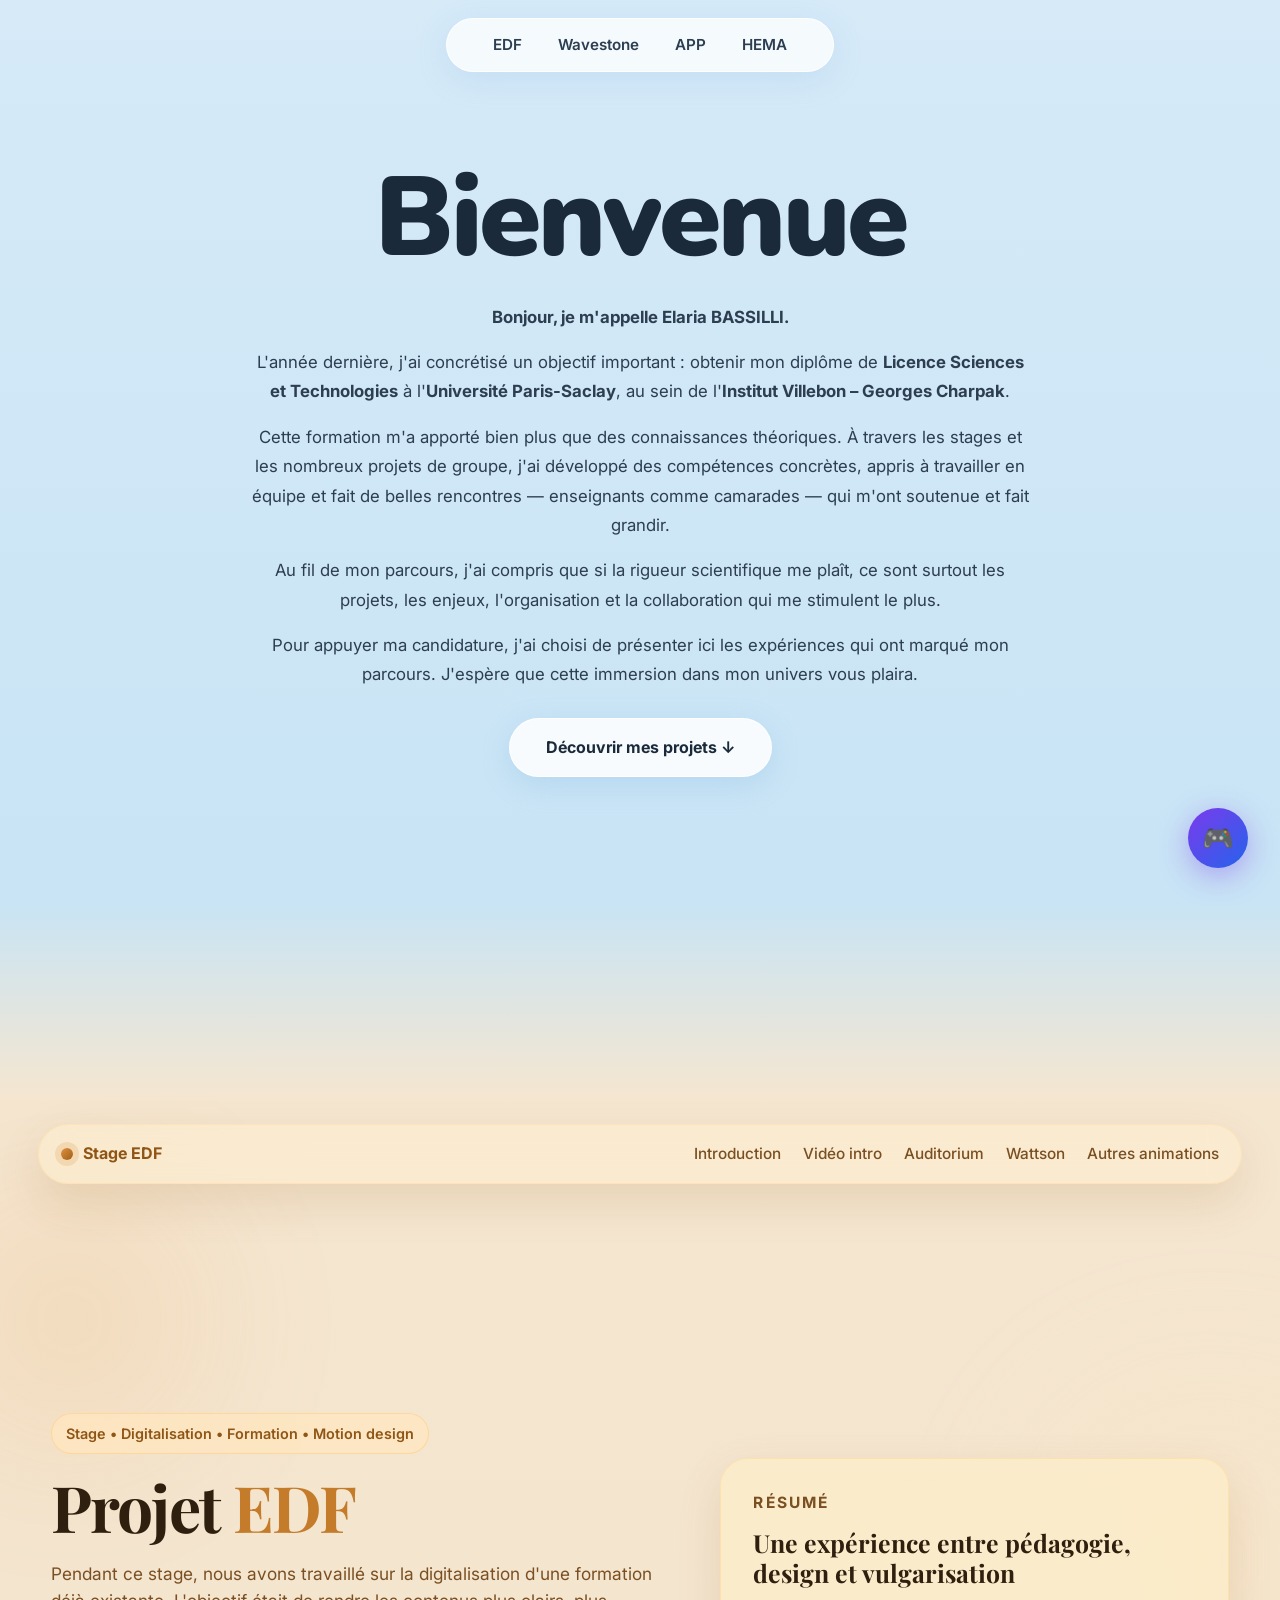
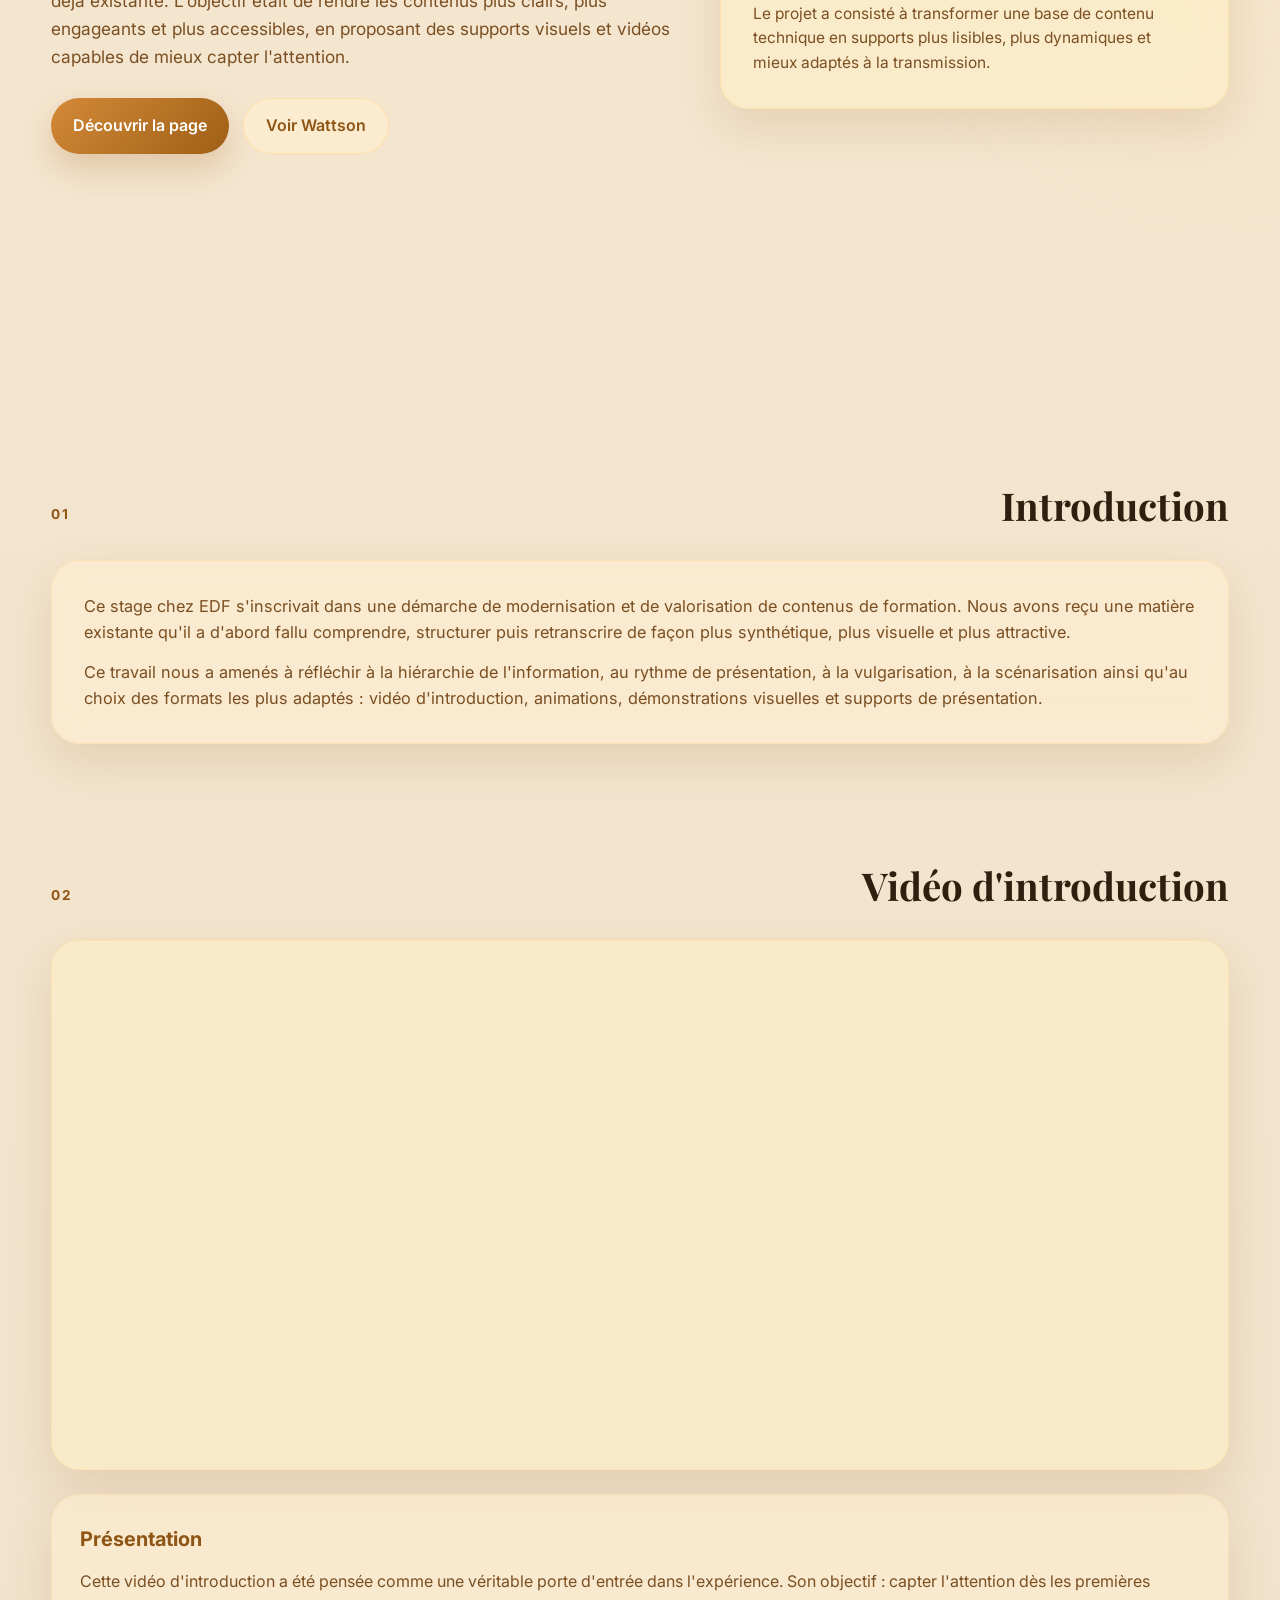
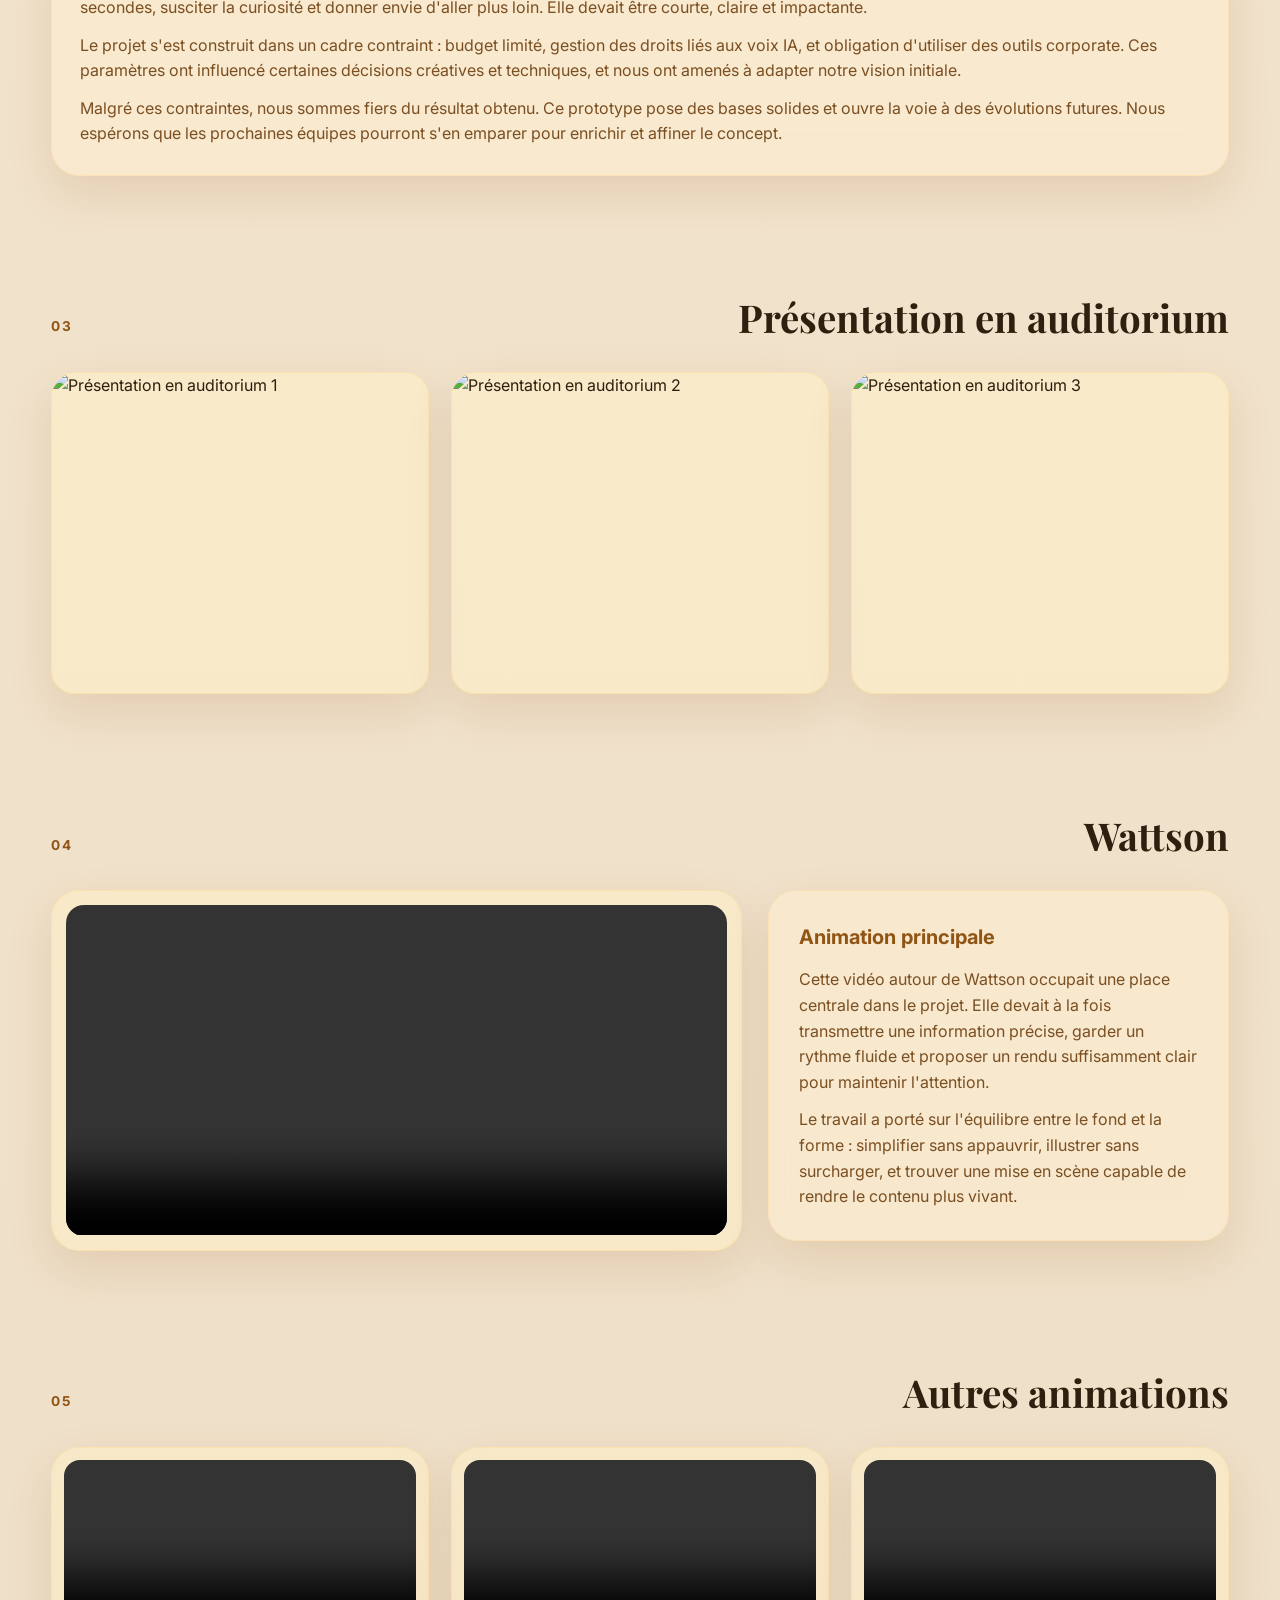
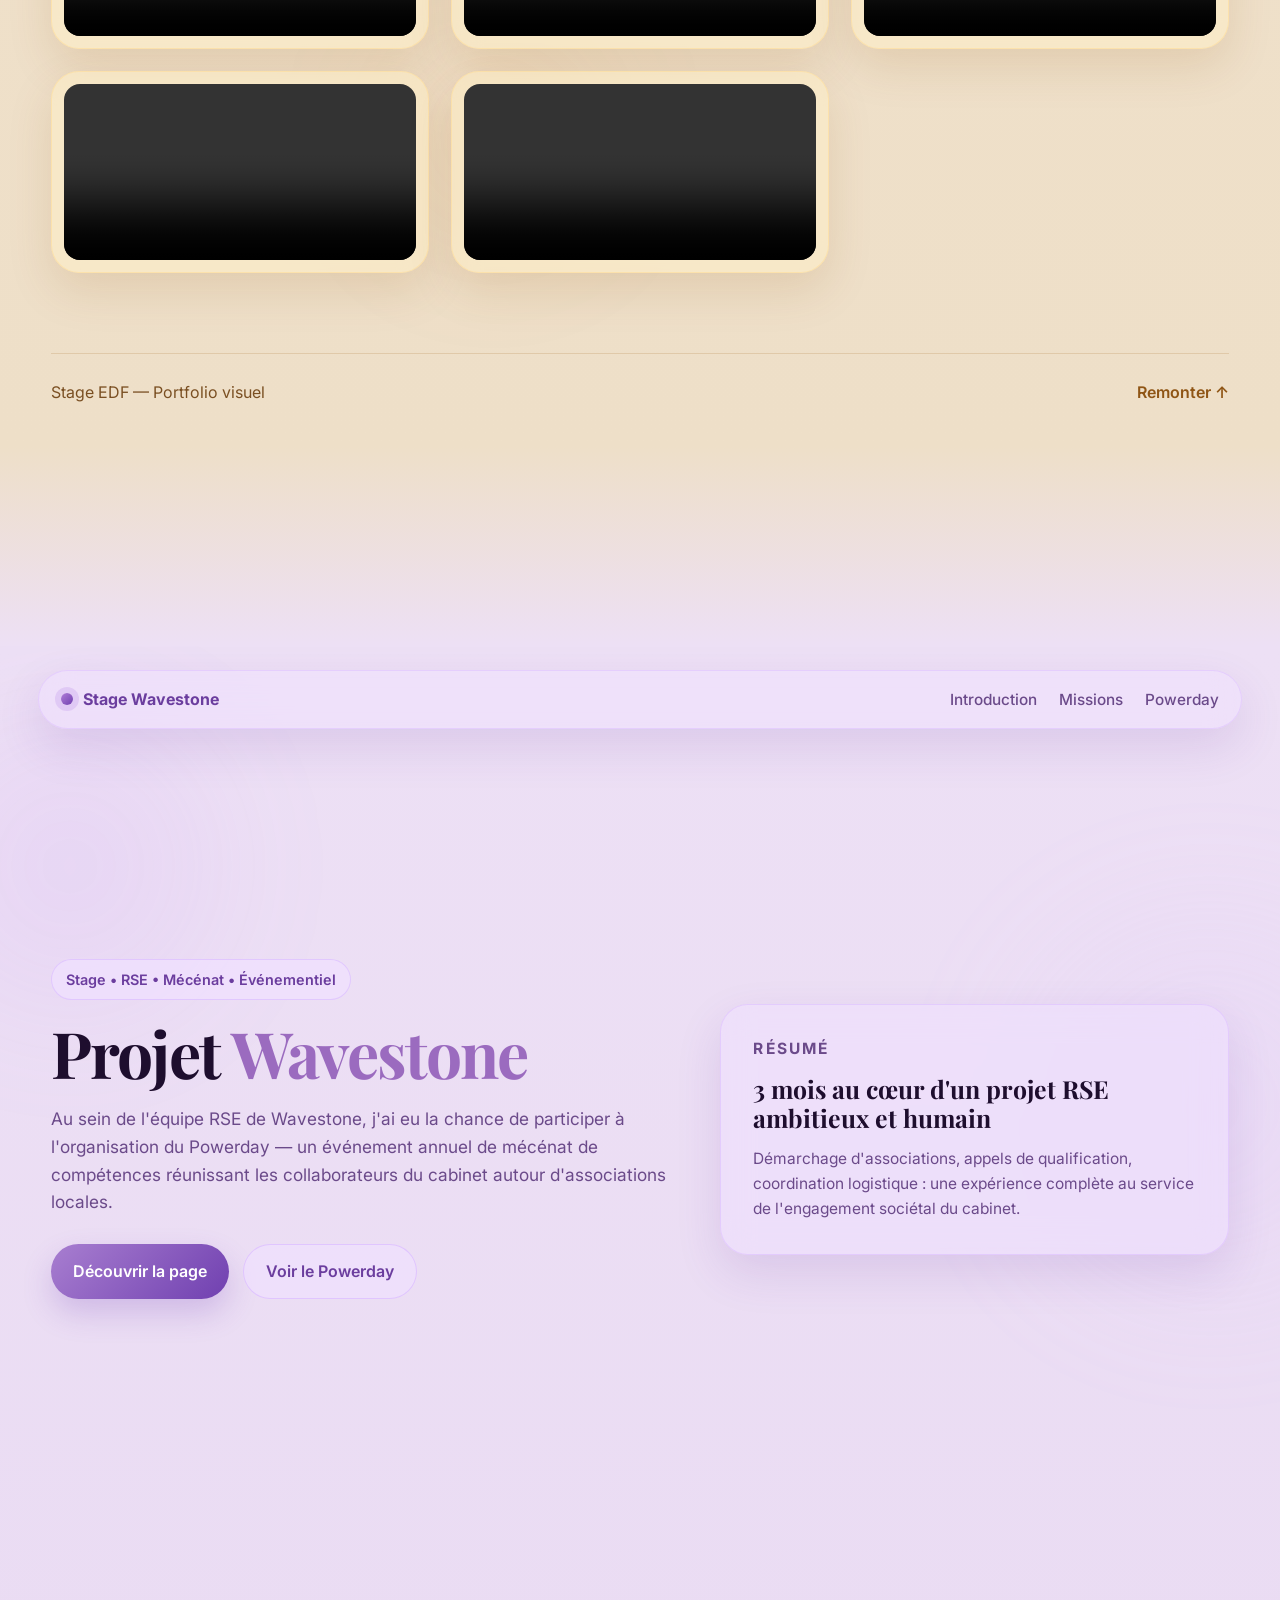
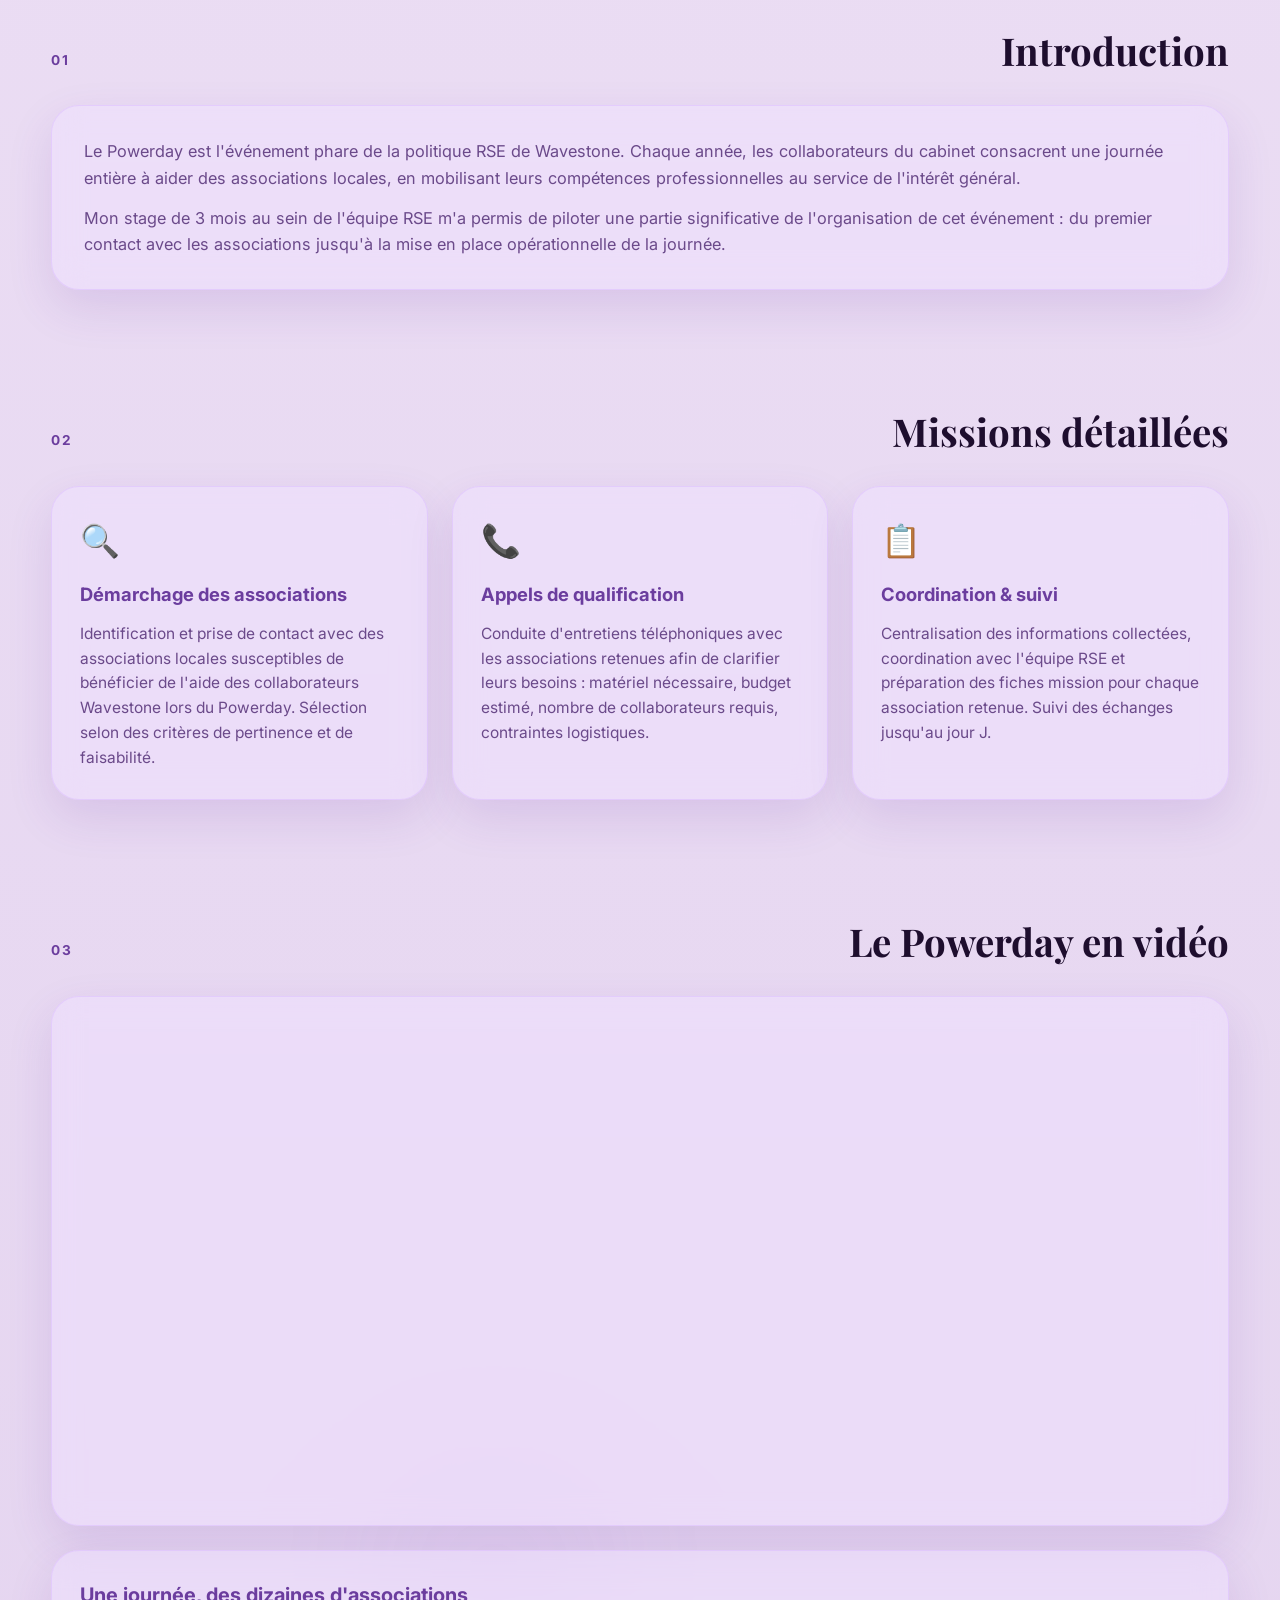
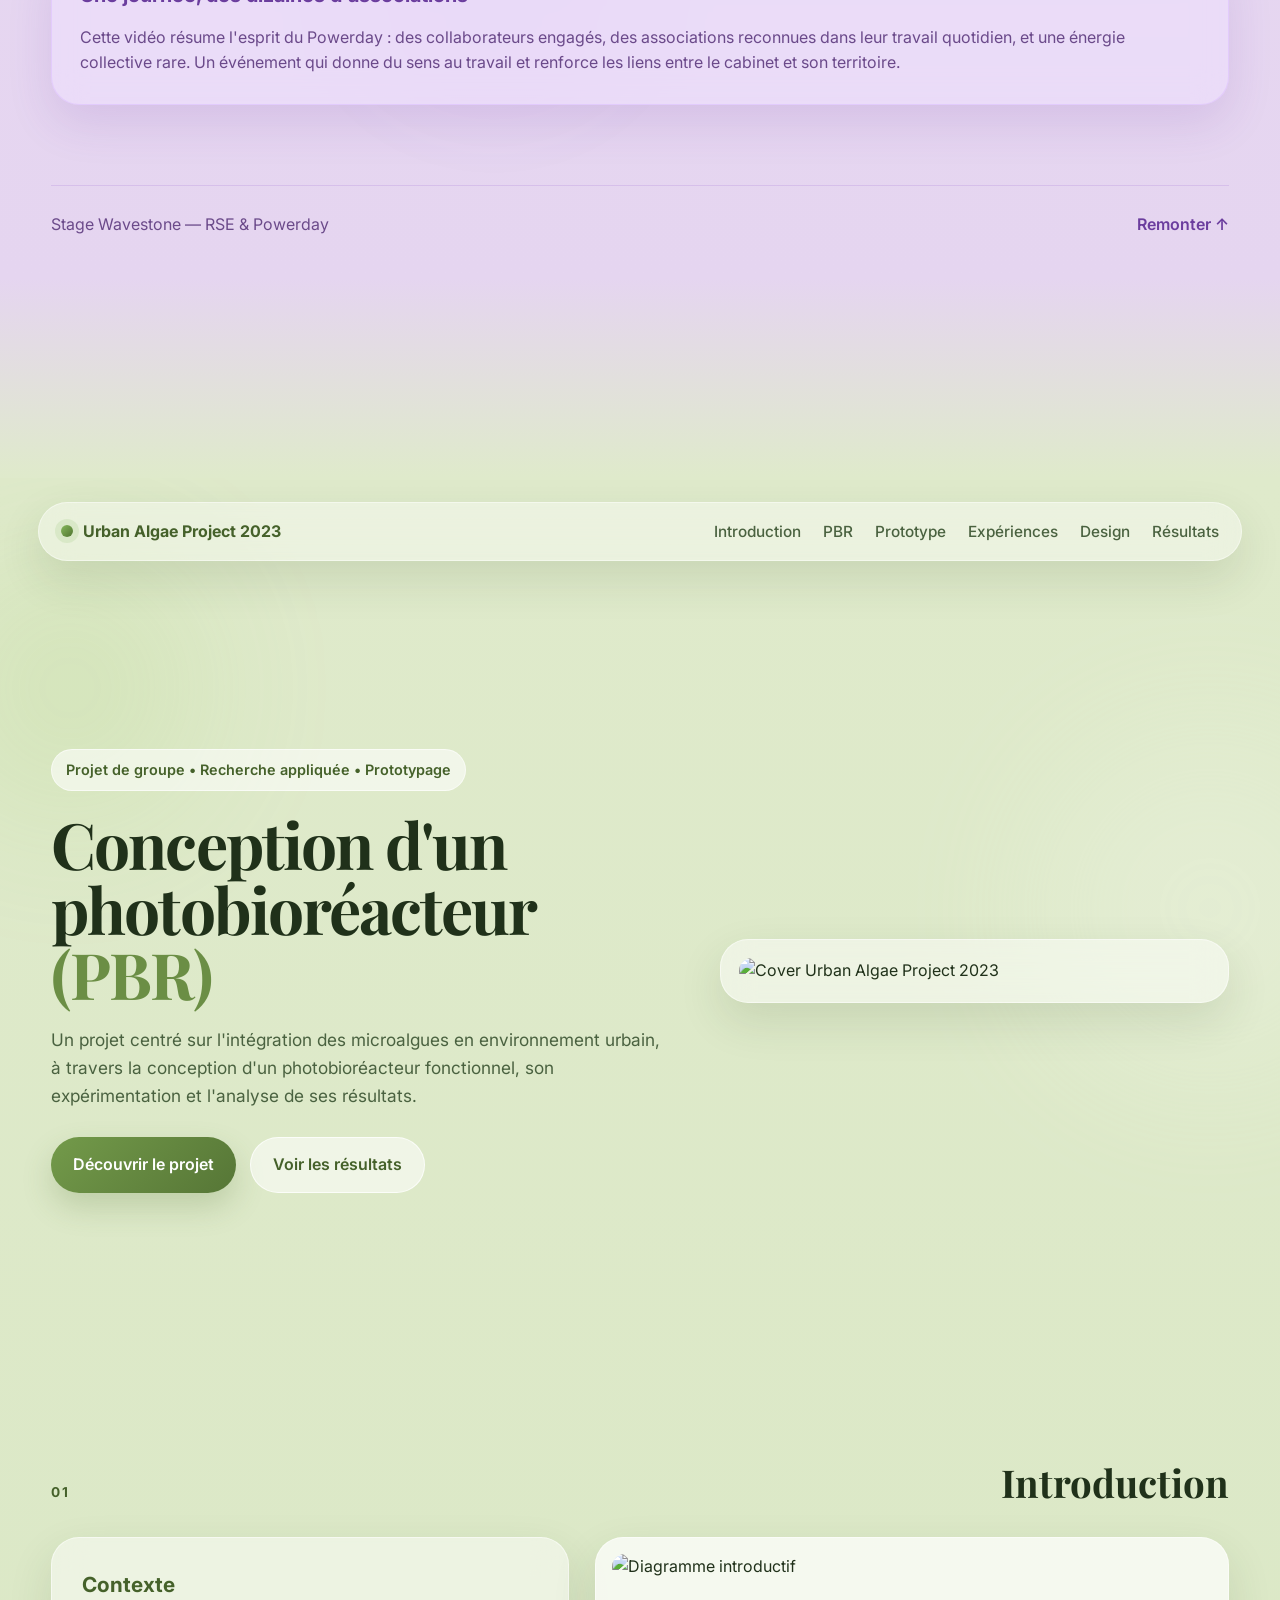
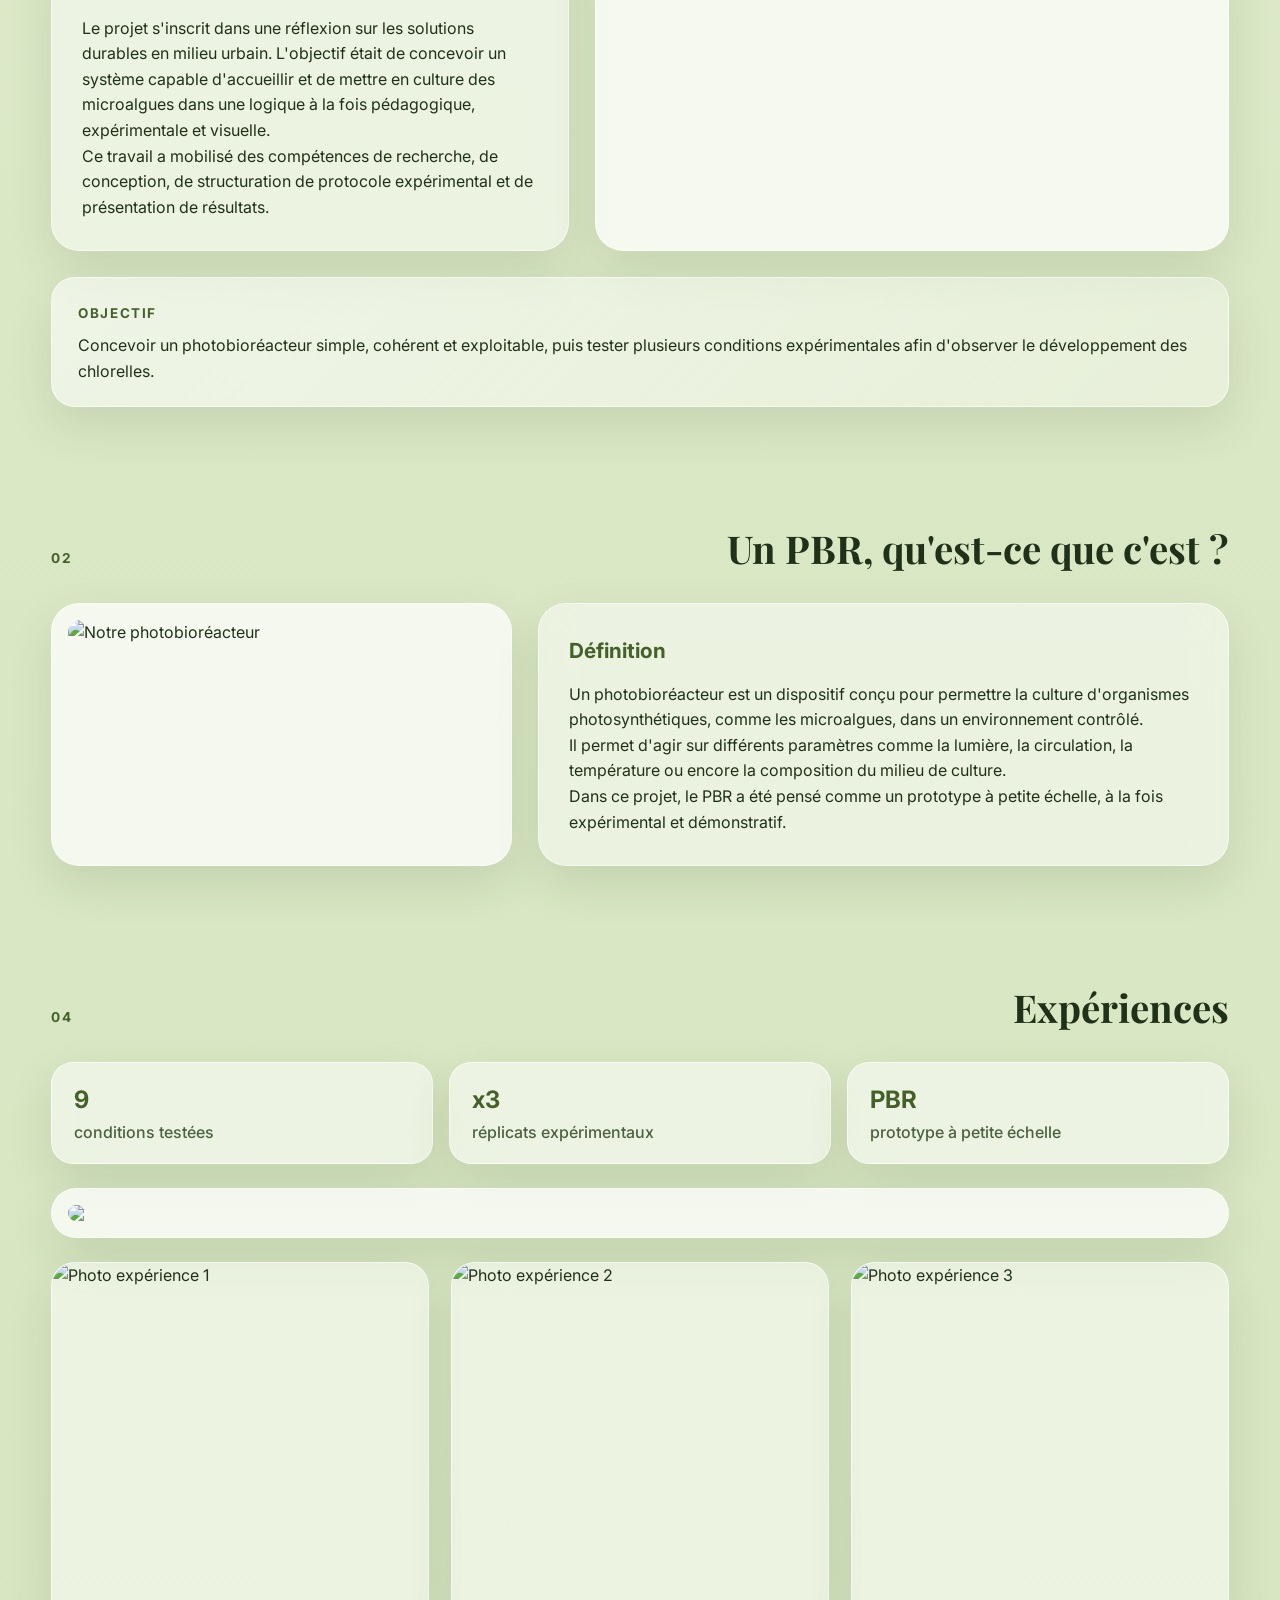
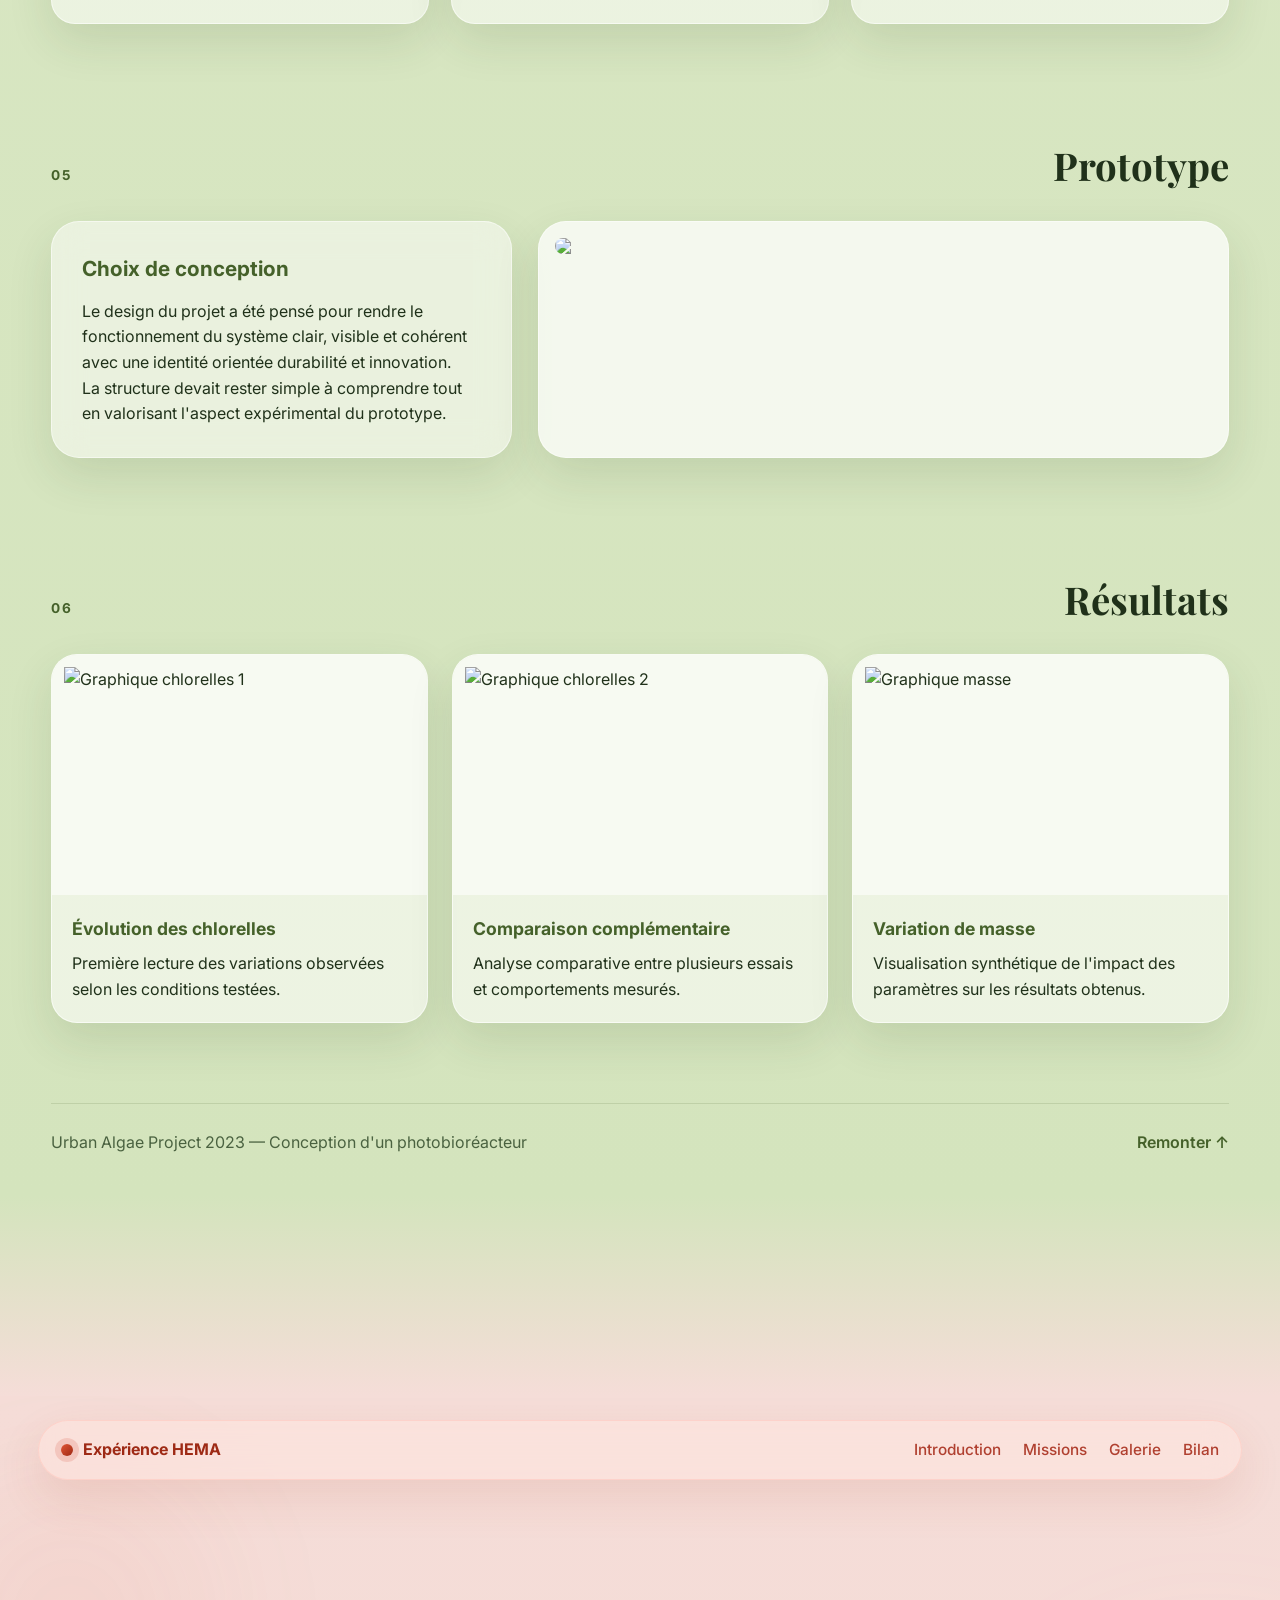
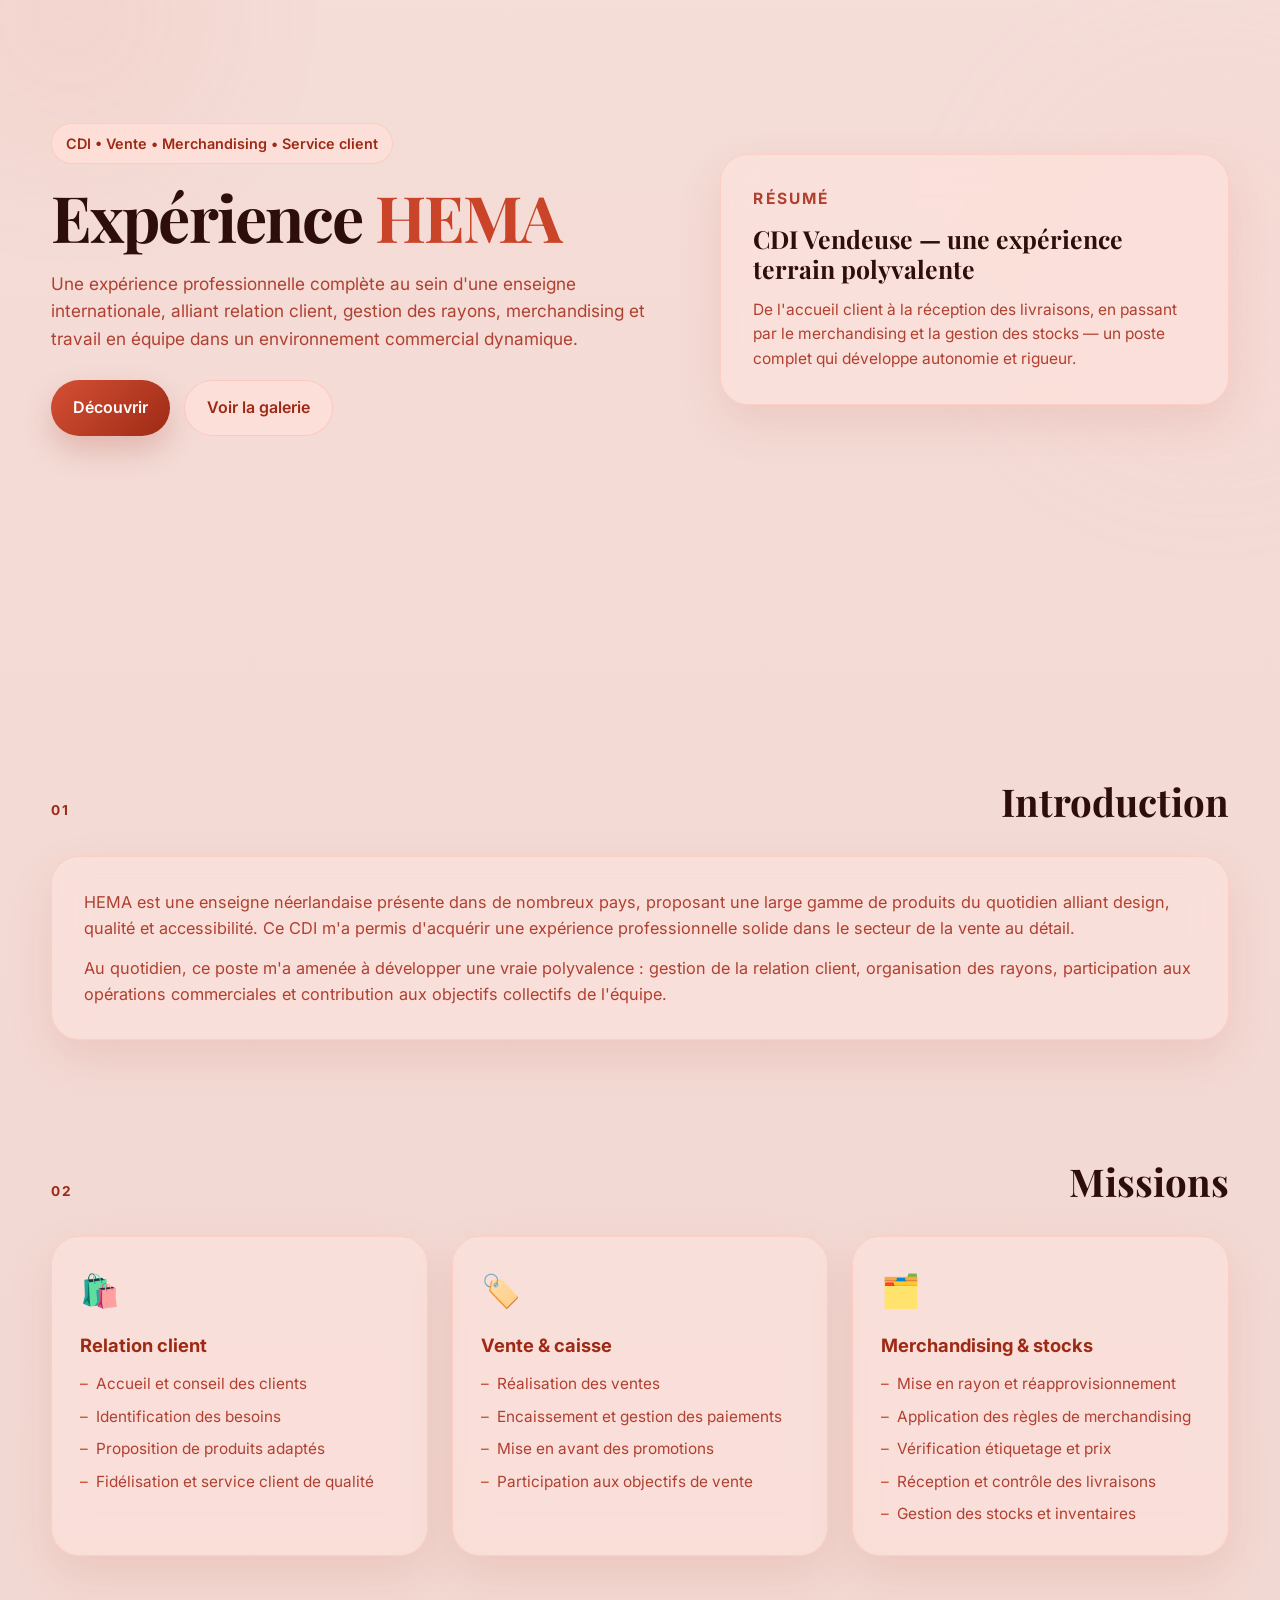
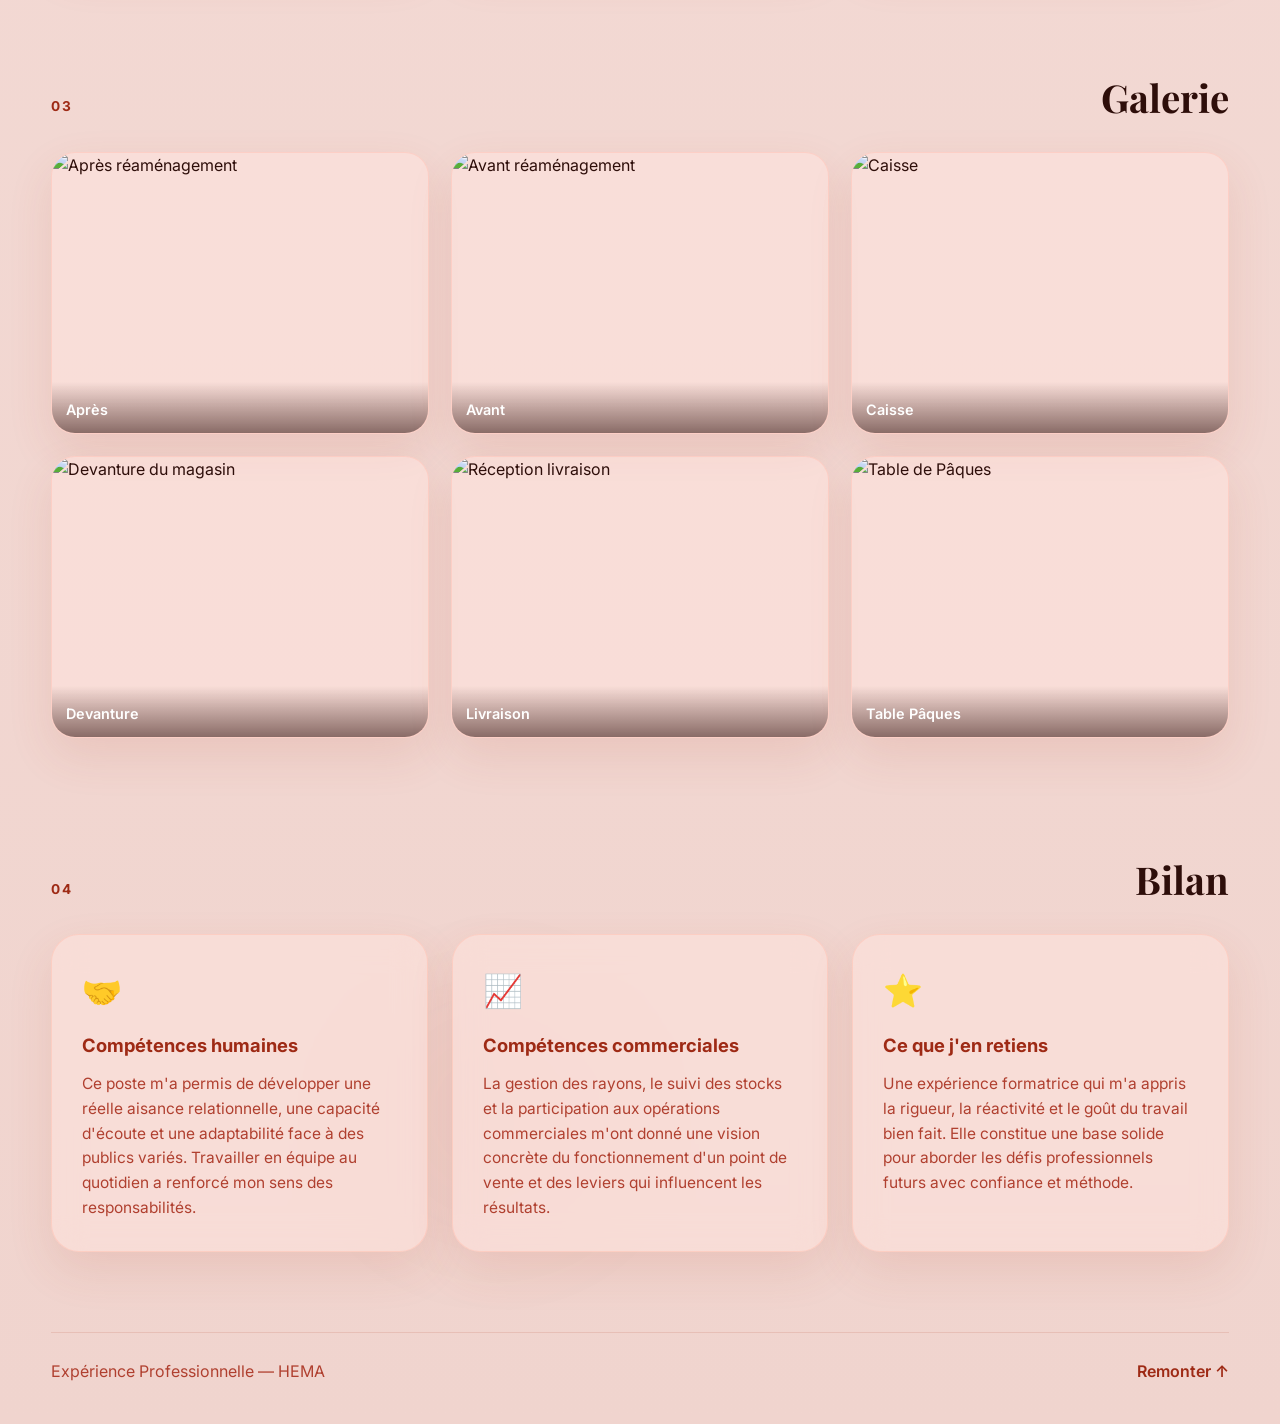
==== index.html @ 49badcc3 "Update print statement from 'Hello' to 'Goodbye'" ====
<!DOCTYPE html>
<html lang="fr">
<head>
  <meta charset="UTF-8" />
  <meta name="viewport" content="width=device-width, initial-scale=1.0" />
  <title>Portfolio — Elaria Bassilli</title>
  <link rel="preconnect" href="https://fonts.googleapis.com">
  <link rel="preconnect" href="https://fonts.gstatic.com" crossorigin>
  <link href="https://fonts.googleapis.com/css2?family=Playfair+Display:ital,wght@0,600;0,700;1,600&family=Inter:wght@400;500;600;700&family=Nunito:wght@700;800;900&display=swap" rel="stylesheet">
  <link rel="stylesheet" href="style.css" />
</head>
<body>

<!-- ═══════════════════════════════════════════
     INTRO / WELCOME SECTION
════════════════════════════════════════════ -->
<div id="intro-section">

  <nav class="intro-navbar">
    <a href="#edf-section" class="intro-nav-link">EDF</a>
    <a href="#wave-section" class="intro-nav-link">Wavestone</a>
    <a href="#algae-section" class="intro-nav-link">APP</a>
    <a href="#hema-section" class="intro-nav-link">HEMA</a>
  </nav>

  <div class="intro-content">
    <h1 class="intro-title">Bienvenue</h1>

    <div class="intro-text">
      <p><strong>Bonjour, je m'appelle Elaria BASSILLI.</strong></p>
      <p>
        L'année dernière, j'ai concrétisé un objectif important : obtenir mon diplôme de
        <strong>Licence Sciences et Technologies</strong> à l'<strong>Université Paris-Saclay</strong>,
        au sein de l'<strong>Institut Villebon – Georges Charpak</strong>.
      </p>
      <p>
        Cette formation m'a apporté bien plus que des connaissances théoriques. À travers les stages
        et les nombreux projets de groupe, j'ai développé des compétences concrètes, appris à travailler
        en équipe et fait de belles rencontres — enseignants comme camarades — qui m'ont soutenue et
        fait grandir.
      </p>
      <p>
        Au fil de mon parcours, j'ai compris que si la rigueur scientifique me plaît, ce sont surtout
        les projets, les enjeux, l'organisation et la collaboration qui me stimulent le plus.
      </p>
      <p>
        Pour appuyer ma candidature, j'ai choisi de présenter ici les expériences qui ont marqué
        mon parcours. J'espère que cette immersion dans mon univers vous plaira.
      </p>
    </div>

    <a href="#edf-section" class="intro-btn">Découvrir mes projets ↓</a>
  </div>

</div>

<!-- Gradient intro → EDF -->
<div class="gradient-bridge gradient-intro-edf"></div>

<!-- ═══════════════════════════════════════════
     EDF SECTION
════════════════════════════════════════════ -->
<div id="edf-section">
  <div class="bg-blur bg-blur-1"></div>
  <div class="bg-blur bg-blur-2"></div>
  <div class="bg-blur bg-blur-3"></div>

  <header class="hero">
    <nav class="navbar" id="edf-navbar">
      <div class="brand">
        <span class="brand-dot"></span>
        <span>Stage EDF</span>
      </div>
      <button class="menu-toggle" id="edf-menu-toggle" aria-label="Ouvrir le menu">
        <span></span><span></span><span></span>
      </button>
      <ul class="nav-links" id="edf-nav-links">
        <li><a href="#edf-intro">Introduction</a></li>
        <li><a href="#edf-video">Vidéo intro</a></li>
        <li><a href="#edf-auditorium">Auditorium</a></li>
        <li><a href="#edf-wattson">Wattson</a></li>
        <li><a href="#edf-animations">Autres animations</a></li>
      </ul>
    </nav>

    <section class="hero-content container">
      <div class="hero-text">
        <p class="eyebrow">Stage • Digitalisation • Formation • Motion design</p>
        <h1>Projet <span>EDF</span></h1>
        <p class="hero-description">
          Pendant ce stage, nous avons travaillé sur la digitalisation d'une formation déjà existante.
          L'objectif était de rendre les contenus plus clairs, plus engageants et plus accessibles,
          en proposant des supports visuels et vidéos capables de mieux capter l'attention.
        </p>
        <div class="hero-buttons">
          <a href="#edf-intro" class="btn btn-primary">Découvrir la page</a>
          <a href="#edf-wattson" class="btn btn-secondary">Voir Wattson</a>
        </div>
      </div>

      <div class="hero-card reveal">
        <p class="mini-label">Résumé</p>
        <h2>Une expérience entre pédagogie, design et vulgarisation</h2>
        <p>
          Le projet a consisté à transformer une base de contenu technique en supports
          plus lisibles, plus dynamiques et mieux adaptés à la transmission.
        </p>
      </div>
    </section>
  </header>

  <main>
    <section id="edf-intro" class="section container">
      <div class="section-heading">
        <p class="section-label">01</p>
        <h2>Introduction</h2>
      </div>
      <article class="card glass intro-block reveal">
        <p>
          Ce stage chez EDF s'inscrivait dans une démarche de modernisation et de
          valorisation de contenus de formation. Nous avons reçu une matière existante
          qu'il a d'abord fallu comprendre, structurer puis retranscrire de façon plus
          synthétique, plus visuelle et plus attractive.
        </p>
        <p>
          Ce travail nous a amenés à réfléchir à la hiérarchie de l'information, au rythme
          de présentation, à la vulgarisation, à la scénarisation ainsi qu'au choix des
          formats les plus adaptés : vidéo d'introduction, animations, démonstrations visuelles
          et supports de présentation.
        </p>
      </article>
    </section>

    <section id="edf-video" class="section container">
      <div class="section-heading">
        <p class="section-label">02</p>
        <h2>Vidéo d'introduction</h2>
      </div>
      <div class="video-frame-card reveal">
        <iframe
          width="100%" height="500"
          src="https://youtu.be/5Jv6UCYM2fA"
          title="Vidéo d'introduction EDF"
          frameborder="0"
          allow="accelerometer; autoplay; clipboard-write; encrypted-media; gyroscope; picture-in-picture; web-share"
          allowfullscreen>
        </iframe>
      </div>
      <article class="card glass explanatory-card reveal">
        <h3>Présentation</h3>
        <p>
          Cette vidéo d'introduction a été pensée comme une véritable porte d'entrée dans l'expérience.
          Son objectif : capter l'attention dès les premières secondes, susciter la curiosité et donner
          envie d'aller plus loin. Elle devait être courte, claire et impactante.
        </p>
        <p>
          Le projet s'est construit dans un cadre contraint : budget limité, gestion des droits liés
          aux voix IA, et obligation d'utiliser des outils corporate. Ces paramètres ont influencé
          certaines décisions créatives et techniques, et nous ont amenés à adapter notre vision initiale.
        </p>
        <p>
          Malgré ces contraintes, nous sommes fiers du résultat obtenu. Ce prototype pose des bases
          solides et ouvre la voie à des évolutions futures. Nous espérons que les prochaines équipes
          pourront s'en emparer pour enrichir et affiner le concept.
        </p>
      </article>
    </section>

    <section id="edf-auditorium" class="section container">
      <div class="section-heading">
        <p class="section-label">03</p>
        <h2>Présentation en auditorium</h2>
      </div>
      <div class="photo-gallery reveal">
        <article class="gallery-item">
          <img src="media/images/auditorium-1.jpg" alt="Présentation en auditorium 1" />
        </article>
        <article class="gallery-item">
          <img src="media/images/auditorium-2.jpg" alt="Présentation en auditorium 2" />
        </article>
        <article class="gallery-item">
          <img src="media/images/auditorium-3.jpg" alt="Présentation en auditorium 3" />
        </article>
      </div>
    </section>

    <section id="edf-wattson" class="section container">
      <div class="section-heading">
        <p class="section-label">04</p>
        <h2>Wattson</h2>
      </div>
      <div class="wattson-grid">
        <article class="video-local-card reveal">
          <video controls preload="metadata" playsinline>
            <source src="media/videos/Wattson.edf.mp4" type="video/mp4" />
            Votre navigateur ne prend pas en charge la lecture vidéo.
          </video>
        </article>
        <article class="card glass wattson-text reveal">
          <h3>Animation principale</h3>
          <p>
            Cette vidéo autour de Wattson occupait une place centrale dans le projet.
            Elle devait à la fois transmettre une information précise, garder un rythme
            fluide et proposer un rendu suffisamment clair pour maintenir l'attention.
          </p>
          <p>
            Le travail a porté sur l'équilibre entre le fond et la forme : simplifier sans
            appauvrir, illustrer sans surcharger, et trouver une mise en scène capable de
            rendre le contenu plus vivant.
          </p>
        </article>
      </div>
    </section>

    <section id="edf-animations" class="section container">
      <div class="section-heading">
        <p class="section-label">05</p>
        <h2>Autres animations</h2>
      </div>
      <div class="animations-grid">
        <article class="small-video-card reveal">
          <video controls preload="metadata" playsinline>
            <source src="media/videos/Wattson-5.mp4" type="video/mp4" />
          </video>
        </article>
        <article class="small-video-card reveal">
          <video controls preload="metadata" playsinline>
            <source src="media/videos/Wattson-4.mp4" type="video/mp4" />
          </video>
        </article>
        <article class="small-video-card reveal">
          <video controls preload="metadata" playsinline>
            <source src="media/videos/Wattson-3.mp4" type="video/mp4" />
          </video>
        </article>
        <article class="small-video-card reveal">
          <video controls preload="metadata" playsinline>
            <source src="media/videos/Wattson-2.mp4" type="video/mp4" />
          </video>
        </article>
        <article class="small-video-card reveal">
          <video controls preload="metadata" playsinline>
            <source src="media/videos/Atomes.mp4" type="video/mp4" />
          </video>
        </article>
      </div>
    </section>
  </main>

  <footer class="footer">
    <div class="container footer-inner">
      <p>Stage EDF — Portfolio visuel</p>
      <a href="#edf-section" class="back-to-top">Remonter ↑</a>
    </div>
  </footer>
</div><!-- /#edf-section -->


<!-- ═══════════════════════════════════════════
     GRADIENT BRIDGE EDF → WAVESTONE
════════════════════════════════════════════ -->
<div class="gradient-bridge gradient-edf-wave"></div>

<!-- ═══════════════════════════════════════════
     WAVESTONE SECTION
════════════════════════════════════════════ -->
<div id="wave-section">
  <div class="bg-blur bg-blur-1"></div>
  <div class="bg-blur bg-blur-2"></div>
  <div class="bg-blur bg-blur-3"></div>

  <header class="hero">
    <nav class="navbar" id="wave-navbar">
      <div class="brand">
        <span class="brand-dot"></span>
        <span>Stage Wavestone</span>
      </div>
      <button class="menu-toggle" id="wave-menu-toggle" aria-label="Ouvrir le menu">
        <span></span><span></span><span></span>
      </button>
      <ul class="nav-links" id="wave-nav-links">
        <li><a href="#wave-intro">Introduction</a></li>
        <li><a href="#wave-missions">Missions</a></li>
        <li><a href="#wave-video">Powerday</a></li>
      </ul>
    </nav>

    <section class="hero-content container">
      <div class="hero-text">
        <p class="eyebrow">Stage • RSE • Mécénat • Événementiel</p>
        <h1>Projet <span>Wavestone</span></h1>
        <p class="hero-description">
          Au sein de l'équipe RSE de Wavestone, j'ai eu la chance de participer à l'organisation
          du Powerday — un événement annuel de mécénat de compétences réunissant les collaborateurs
          du cabinet autour d'associations locales.
        </p>
        <div class="hero-buttons">
          <a href="#wave-intro" class="btn btn-primary">Découvrir la page</a>
          <a href="#wave-video" class="btn btn-secondary">Voir le Powerday</a>
        </div>
      </div>

      <div class="hero-card reveal">
        <p class="mini-label">Résumé</p>
        <h2>3 mois au cœur d'un projet RSE ambitieux et humain</h2>
        <p>
          Démarchage d'associations, appels de qualification, coordination logistique :
          une expérience complète au service de l'engagement sociétal du cabinet.
        </p>
      </div>
    </section>
  </header>

  <main>
    <section id="wave-intro" class="section container">
      <div class="section-heading">
        <p class="section-label">01</p>
        <h2>Introduction</h2>
      </div>
      <article class="card glass intro-block reveal">
        <p>
          Le Powerday est l'événement phare de la politique RSE de Wavestone. Chaque année,
          les collaborateurs du cabinet consacrent une journée entière à aider des associations
          locales, en mobilisant leurs compétences professionnelles au service de l'intérêt général.
        </p>
        <p>
          Mon stage de 3 mois au sein de l'équipe RSE m'a permis de piloter une partie
          significative de l'organisation de cet événement : du premier contact avec les
          associations jusqu'à la mise en place opérationnelle de la journée.
        </p>
      </article>
    </section>

    <section id="wave-missions" class="section container">
      <div class="section-heading">
        <p class="section-label">02</p>
        <h2>Missions détaillées</h2>
      </div>

      <div class="missions-grid">
        <article class="mission-card glass reveal">
          <div class="mission-icon">🔍</div>
          <h3>Démarchage des associations</h3>
          <p>
            Identification et prise de contact avec des associations locales susceptibles
            de bénéficier de l'aide des collaborateurs Wavestone lors du Powerday.
            Sélection selon des critères de pertinence et de faisabilité.
          </p>
        </article>

        <article class="mission-card glass reveal">
          <div class="mission-icon">📞</div>
          <h3>Appels de qualification</h3>
          <p>
            Conduite d'entretiens téléphoniques avec les associations retenues afin
            de clarifier leurs besoins : matériel nécessaire, budget estimé,
            nombre de collaborateurs requis, contraintes logistiques.
          </p>
        </article>

        <article class="mission-card glass reveal">
          <div class="mission-icon">📋</div>
          <h3>Coordination & suivi</h3>
          <p>
            Centralisation des informations collectées, coordination avec l'équipe RSE
            et préparation des fiches mission pour chaque association retenue.
            Suivi des échanges jusqu'au jour J.
          </p>
        </article>
      </div>
    </section>

    <section id="wave-video" class="section container">
      <div class="section-heading">
        <p class="section-label">03</p>
        <h2>Le Powerday en vidéo</h2>
      </div>
      <div class="video-frame-card reveal">
        <iframe
          width="100%" height="500"
          src="https://www.youtube.com/embed/lfrh77xQ_bE"
          title="Powerday Wavestone"
          frameborder="0"
          allow="accelerometer; autoplay; clipboard-write; encrypted-media; gyroscope; picture-in-picture; web-share"
          allowfullscreen>
        </iframe>
      </div>
      <article class="card glass explanatory-card reveal">
        <h3>Une journée, des dizaines d'associations</h3>
        <p>
          Cette vidéo résume l'esprit du Powerday : des collaborateurs engagés, des associations
          reconnues dans leur travail quotidien, et une énergie collective rare. Un événement
          qui donne du sens au travail et renforce les liens entre le cabinet et son territoire.
        </p>
      </article>
    </section>
  </main>

  <footer class="footer">
    <div class="container footer-inner">
      <p>Stage Wavestone — RSE & Powerday</p>
      <a href="#wave-section" class="back-to-top">Remonter ↑</a>
    </div>
  </footer>
</div><!-- /#wave-section -->


<!-- ═══════════════════════════════════════════
     GRADIENT BRIDGE WAVESTONE → ALGAE
════════════════════════════════════════════ -->
<div class="gradient-bridge gradient-wave-algae"></div>

<!-- ═══════════════════════════════════════════
     URBAN ALGAE SECTION
════════════════════════════════════════════ -->
<div id="algae-section">
  <div class="bg-blur bg-blur-1"></div>
  <div class="bg-blur bg-blur-2"></div>

  <header class="hero">
    <nav class="navbar" id="algae-navbar">
      <div class="brand">
        <span class="brand-dot"></span>
        <span>Urban Algae Project 2023</span>
      </div>
      <button class="menu-toggle" id="algae-menu-toggle" aria-label="Ouvrir le menu">
        <span></span><span></span><span></span>
      </button>
      <ul class="nav-links" id="algae-nav-links">
        <li><a href="#algae-intro">Introduction</a></li>
        <li><a href="#algae-pbr">PBR</a></li>
        <li><a href="#algae-prototype">Prototype</a></li>
        <li><a href="#algae-experience">Expériences</a></li>
        <li><a href="#algae-design">Design</a></li>
        <li><a href="#algae-resultats">Résultats</a></li>
      </ul>
    </nav>

    <section class="hero-content container">
      <div class="hero-text">
        <p class="eyebrow">Projet de groupe • Recherche appliquée • Prototypage</p>
        <h1>Conception d'un photobioréacteur <span>(PBR)</span></h1>
        <p class="hero-description">
          Un projet centré sur l'intégration des microalgues en environnement urbain,
          à travers la conception d'un photobioréacteur fonctionnel, son expérimentation
          et l'analyse de ses résultats.
        </p>
        <div class="hero-buttons">
          <a href="#algae-intro" class="btn btn-primary">Découvrir le projet</a>
          <a href="#algae-resultats" class="btn btn-secondary">Voir les résultats</a>
        </div>
      </div>

      <div class="hero-visual card glass">
        <img src="media/images/cover.png" alt="Cover Urban Algae Project 2023" />
      </div>
    </section>
  </header>

  <main>
    <section id="algae-intro" class="section container">
      <div class="section-heading">
        <p class="section-label">01</p>
        <h2>Introduction</h2>
      </div>
      <div class="intro-grid">
        <article class="card glass intro-text-card reveal">
          <h3>Contexte</h3>
          <p>
            Le projet s'inscrit dans une réflexion sur les solutions durables en milieu urbain.
            L'objectif était de concevoir un système capable d'accueillir et de mettre en culture
            des microalgues dans une logique à la fois pédagogique, expérimentale et visuelle.
          </p>
          <p>
            Ce travail a mobilisé des compétences de recherche, de conception, de structuration
            de protocole expérimental et de présentation de résultats.
          </p>
        </article>
        <article class="card visual-card reveal">
          <img src="media/images/intro-diagram.png" alt="Diagramme introductif" />
        </article>
      </div>
      <div class="objective-banner reveal">
        <span class="objective-label">Objectif</span>
        <p>
          Concevoir un photobioréacteur simple, cohérent et exploitable, puis tester plusieurs
          conditions expérimentales afin d'observer le développement des chlorelles.
        </p>
      </div>
    </section>

    <section id="algae-pbr" class="section container">
      <div class="section-heading">
        <p class="section-label">02</p>
        <h2>Un PBR, qu'est-ce que c'est ?</h2>
      </div>
      <div class="two-col-layout">
        <article class="card visual-card pbr-photo reveal">
          <img src="media/images/pbr-concept.png" alt="Notre photobioréacteur" />
        </article>
        <article class="card glass reveal">
          <h3>Définition</h3>
          <p>
            Un photobioréacteur est un dispositif conçu pour permettre la culture d'organismes
            photosynthétiques, comme les microalgues, dans un environnement contrôlé.
          </p>
          <p>
            Il permet d'agir sur différents paramètres comme la lumière, la circulation,
            la température ou encore la composition du milieu de culture.
          </p>
          <p>
            Dans ce projet, le PBR a été pensé comme un prototype à petite échelle, à la fois
            expérimental et démonstratif.
          </p>
        </article>
      </div>
    </section>

    <section id="algae-experience" class="section container">
      <div class="section-heading">
        <p class="section-label">04</p>
        <h2>Expériences</h2>
      </div>
      <div class="experience-top reveal">
        <div class="info-pill"><strong>9</strong><span>conditions testées</span></div>
        <div class="info-pill"><strong>x3</strong><span>réplicats expérimentaux</span></div>
        <div class="info-pill"><strong>PBR</strong><span>prototype à petite échelle</span></div>
      </div>
      <article class="card visual-card reveal">
        <img src="media/images/grande-exp.png" />
      </article>
      <div class="photo-gallery">
        <article class="gallery-item reveal">
          <img src="media/images/grande-exp-photos-1.png" alt="Photo expérience 1" />
        </article>
        <article class="gallery-item reveal">
          <img src="media/images/grande-exp-photos-2.png" alt="Photo expérience 2" />
        </article>
        <article class="gallery-item reveal">
          <img src="media/images/grande-exp-photos-3.png" alt="Photo expérience 3" />
        </article>
      </div>
    </section>

    <section id="algae-design" class="section container">
      <div class="section-heading">
        <p class="section-label">05</p>
        <h2>Prototype</h2>
      </div>
      <div class="design-grid">
        <article class="card glass reveal">
          <h3>Choix de conception</h3>
          <p>
            Le design du projet a été pensé pour rendre le fonctionnement du système clair,
            visible et cohérent avec une identité orientée durabilité et innovation.
          </p>
          <p>
            La structure devait rester simple à comprendre tout en valorisant l'aspect
            expérimental du prototype.
          </p>
        </article>
        <article class="card visual-card reveal">
          <img src="media/images/notre-pbr.png" />
        </article>
      </div>
    </section>

    <section id="algae-resultats" class="section container">
      <div class="section-heading">
        <p class="section-label">06</p>
        <h2>Résultats</h2>
      </div>
      <div class="results-grid">
        <article class="result-card reveal">
          <img src="media/images/graph-chlorelles-1.png" alt="Graphique chlorelles 1" />
          <div class="result-card-content">
            <h3>Évolution des chlorelles</h3>
            <p>Première lecture des variations observées selon les conditions testées.</p>
          </div>
        </article>
        <article class="result-card reveal">
          <img src="media/images/graph-chlorelles-2.png" alt="Graphique chlorelles 2" />
          <div class="result-card-content">
            <h3>Comparaison complémentaire</h3>
            <p>Analyse comparative entre plusieurs essais et comportements mesurés.</p>
          </div>
        </article>
        <article class="result-card reveal">
          <img src="media/images/graph-masse.png" alt="Graphique masse" />
          <div class="result-card-content">
            <h3>Variation de masse</h3>
            <p>Visualisation synthétique de l'impact des paramètres sur les résultats obtenus.</p>
          </div>
        </article>
      </div>
    </section>
  </main>

  <footer class="footer">
    <div class="container footer-inner">
      <p>Urban Algae Project 2023 — Conception d'un photobioréacteur</p>
      <a href="#algae-section" class="back-to-top">Remonter ↑</a>
    </div>
  </footer>
</div><!-- /#algae-section -->

<!-- ═══════════════════════════════════════════
     GRADIENT BRIDGE ALGAE → HEMA
════════════════════════════════════════════ -->
<div class="gradient-bridge gradient-algae-hema"></div>

<!-- ═══════════════════════════════════════════
     HEMA SECTION
════════════════════════════════════════════ -->
<div id="hema-section">
  <div class="bg-blur bg-blur-1"></div>
  <div class="bg-blur bg-blur-2"></div>
  <div class="bg-blur bg-blur-3"></div>

  <header class="hero">
    <nav class="navbar" id="hema-navbar">
      <div class="brand">
        <span class="brand-dot"></span>
        <span>Expérience HEMA</span>
      </div>
      <button class="menu-toggle" id="hema-menu-toggle" aria-label="Ouvrir le menu">
        <span></span><span></span><span></span>
      </button>
      <ul class="nav-links" id="hema-nav-links">
        <li><a href="#hema-intro">Introduction</a></li>
        <li><a href="#hema-missions">Missions</a></li>
        <li><a href="#hema-galerie">Galerie</a></li>
        <li><a href="#hema-bilan">Bilan</a></li>
      </ul>
    </nav>

    <section class="hero-content container">
      <div class="hero-text">
        <p class="eyebrow">CDI • Vente • Merchandising • Service client</p>
        <h1>Expérience <span>HEMA</span></h1>
        <p class="hero-description">
          Une expérience professionnelle complète au sein d'une enseigne internationale,
          alliant relation client, gestion des rayons, merchandising et travail en équipe
          dans un environnement commercial dynamique.
        </p>
        <div class="hero-buttons">
          <a href="#hema-intro" class="btn btn-primary">Découvrir</a>
          <a href="#hema-galerie" class="btn btn-secondary">Voir la galerie</a>
        </div>
      </div>

      <div class="hero-card reveal">
        <p class="mini-label">Résumé</p>
        <h2>CDI Vendeuse — une expérience terrain polyvalente</h2>
        <p>
          De l'accueil client à la réception des livraisons, en passant par le merchandising
          et la gestion des stocks — un poste complet qui développe autonomie et rigueur.
        </p>
      </div>
    </section>
  </header>

  <main>
    <section id="hema-intro" class="section container">
      <div class="section-heading">
        <p class="section-label">01</p>
        <h2>Introduction</h2>
      </div>
      <article class="card glass intro-block reveal">
        <p>
          HEMA est une enseigne néerlandaise présente dans de nombreux pays, proposant
          une large gamme de produits du quotidien alliant design, qualité et accessibilité.
          Ce CDI m'a permis d'acquérir une expérience professionnelle solide dans le secteur
          de la vente au détail.
        </p>
        <p>
          Au quotidien, ce poste m'a amenée à développer une vraie polyvalence : gestion
          de la relation client, organisation des rayons, participation aux opérations
          commerciales et contribution aux objectifs collectifs de l'équipe.
        </p>
      </article>
    </section>

    <section id="hema-missions" class="section container">
      <div class="section-heading">
        <p class="section-label">02</p>
        <h2>Missions</h2>
      </div>
      <div class="hema-missions-grid">
        <article class="mission-card glass reveal">
          <div class="mission-icon">🛍️</div>
          <h3>Relation client</h3>
          <ul class="mission-list">
            <li>Accueil et conseil des clients</li>
            <li>Identification des besoins</li>
            <li>Proposition de produits adaptés</li>
            <li>Fidélisation et service client de qualité</li>
          </ul>
        </article>
        <article class="mission-card glass reveal">
          <div class="mission-icon">🏷️</div>
          <h3>Vente & caisse</h3>
          <ul class="mission-list">
            <li>Réalisation des ventes</li>
            <li>Encaissement et gestion des paiements</li>
            <li>Mise en avant des promotions</li>
            <li>Participation aux objectifs de vente</li>
          </ul>
        </article>
        <article class="mission-card glass reveal">
          <div class="mission-icon">🗂️</div>
          <h3>Merchandising & stocks</h3>
          <ul class="mission-list">
            <li>Mise en rayon et réapprovisionnement</li>
            <li>Application des règles de merchandising</li>
            <li>Vérification étiquetage et prix</li>
            <li>Réception et contrôle des livraisons</li>
            <li>Gestion des stocks et inventaires</li>
          </ul>
        </article>
      </div>
    </section>

    <section id="hema-galerie" class="section container">
      <div class="section-heading">
        <p class="section-label">03</p>
        <h2>Galerie</h2>
      </div>
      <div class="hema-gallery">
        <article class="hema-gallery-item reveal">
          <img src="media/images/Apres.jpg" alt="Après réaménagement" />
          <span class="hema-photo-label">Après</span>
        </article>
        <article class="hema-gallery-item reveal">
          <img src="media/images/Avant.jpg" alt="Avant réaménagement" />
          <span class="hema-photo-label">Avant</span>
        </article>
        <article class="hema-gallery-item reveal">
          <img src="media/images/Caisse.jpg" alt="Caisse" />
          <span class="hema-photo-label">Caisse</span>
        </article>
        <article class="hema-gallery-item reveal">
          <img src="media/images/Devanture.jpg" alt="Devanture du magasin" />
          <span class="hema-photo-label">Devanture</span>
        </article>
        <article class="hema-gallery-item reveal">
          <img src="media/images/Livraison.jpg" alt="Réception livraison" />
          <span class="hema-photo-label">Livraison</span>
        </article>
        <article class="hema-gallery-item reveal">
          <img src="media/images/TablePâques.jpg" alt="Table de Pâques" />
          <span class="hema-photo-label">Table Pâques</span>
        </article>
      </div>
    </section>

    <section id="hema-bilan" class="section container">
      <div class="section-heading">
        <p class="section-label">04</p>
        <h2>Bilan</h2>
      </div>
      <div class="hema-bilan-grid">
        <article class="bilan-card glass reveal">
          <div class="bilan-icon">🤝</div>
          <h3>Compétences humaines</h3>
          <p>
            Ce poste m'a permis de développer une réelle aisance relationnelle,
            une capacité d'écoute et une adaptabilité face à des publics variés.
            Travailler en équipe au quotidien a renforcé mon sens des responsabilités.
          </p>
        </article>
        <article class="bilan-card glass reveal">
          <div class="bilan-icon">📈</div>
          <h3>Compétences commerciales</h3>
          <p>
            La gestion des rayons, le suivi des stocks et la participation aux opérations
            commerciales m'ont donné une vision concrète du fonctionnement d'un point de vente
            et des leviers qui influencent les résultats.
          </p>
        </article>
        <article class="bilan-card glass reveal">
          <div class="bilan-icon">⭐</div>
          <h3>Ce que j'en retiens</h3>
          <p>
            Une expérience formatrice qui m'a appris la rigueur, la réactivité et le goût
            du travail bien fait. Elle constitue une base solide pour aborder les défis
            professionnels futurs avec confiance et méthode.
          </p>
        </article>
      </div>
    </section>
  </main>

  <footer class="footer">
    <div class="container footer-inner">
      <p>Expérience Professionnelle — HEMA</p>
      <a href="#hema-section" class="back-to-top">Remonter ↑</a>
    </div>
  </footer>
</div><!-- /#hema-section -->

<script src="script.js"></script>

<!-- ── BOUTON JEUX FLOTTANT ── -->
<a href="games.html" class="games-fab" title="Coin Jeux">🎮</a>

<style>
  .games-fab {
    position: fixed; bottom: 32px; right: 32px; z-index: 999;
    width: 60px; height: 60px; border-radius: 50%;
    background: linear-gradient(135deg, #7c3aed, #2563eb);
    box-shadow: 0 8px 30px rgba(124,58,237,0.4);
    display: flex; align-items: center; justify-content: center;
    font-size: 1.6rem; text-decoration: none;
    transition: transform .3s ease, box-shadow .3s ease;
    animation: fab-pulse 3s ease-in-out infinite;
  }
  .games-fab:hover {
    transform: scale(1.15) rotate(-10deg);
    box-shadow: 0 12px 40px rgba(124,58,237,0.6);
  }
  @keyframes fab-pulse {
    0%, 100% { box-shadow: 0 8px 30px rgba(124,58,237,0.4); }
    50%       { box-shadow: 0 8px 40px rgba(124,58,237,0.7), 0 0 0 10px rgba(124,58,237,0.1); }
  }
</style>
</body>
</html>
---- style.css ----
/* ─────────────────────────────────────────────
       TOKENS
    ───────────────────────────────────────────── */
    :root {
      --container: 1200px;
      --radius-xl: 28px;
      --radius-lg: 22px;
      --radius-md: 16px;

      /* EDF – orange pastel */
      --edf-bg-start:  #f5e6d0;
      --edf-bg-end:    #eedfc8;
      --edf-surface:   rgba(255,255,255,0.50);
      --edf-surface-s: rgba(255,255,255,0.72);
      --edf-border:    rgba(200,140,60,0.18);
      --edf-text:      #2e1f0e;
      --edf-soft:      #7a4f22;
      --edf-accent:    #c47c2b;
      --edf-accent-dk: #8f5515;
      --edf-shadow:    0 18px 45px rgba(140,80,10,0.13);
      --edf-btn-grad:  linear-gradient(135deg,#d48a38,#9e5f16);

      /* Wavestone – violet pastel */
      --wave-bg-start: #ede0f5;
      --wave-bg-end:   #e5d5f0;
      --wave-surface:  rgba(255,255,255,0.50);
      --wave-border:   rgba(150,100,200,0.18);
      --wave-text:     #1e0e2e;
      --wave-soft:     #6b4a8a;
      --wave-accent:   #9b6bbf;
      --wave-accent-dk:#6b3d9e;
      --wave-shadow:   0 18px 45px rgba(100,50,160,0.13);
      --wave-btn-grad: linear-gradient(135deg,#a87ed0,#7040b0);


      --algae-bg-start:#dfeacb;
      --algae-bg-end:  #d4e4bd;
      --algae-surface: rgba(255,255,255,0.48);
      --algae-surface-s:rgba(255,255,255,0.68);
      --algae-border:  rgba(82,107,57,0.18);
      --algae-text:    #20311a;
      --algae-soft:    #4a6240;
      --algae-accent:  #6b8e45;
      --algae-accent-dk:#45612a;
      --algae-shadow:  0 18px 45px rgba(42,65,27,0.12);
      --algae-btn-grad:linear-gradient(135deg,#739a4a,#567636);
    }

    /* ─────────────────────────────────────────────
       RESET
    ───────────────────────────────────────────── */
    *, *::before, *::after { margin:0; padding:0; box-sizing:border-box; }
    html { scroll-behavior: smooth; }
    body { font-family:"Inter",sans-serif; overflow-x:hidden; line-height:1.6; }
    img  { display:block; width:100%; height:auto; }
    a    { text-decoration:none; color:inherit; }

    .container {
      width: min(92%, var(--container));
      margin: 0 auto;
    }

    /* ─────────────────────────────────────────────
       UNIFIED BODY BACKGROUND — dégradé continu
    ───────────────────────────────────────────── */
    body {
      background: #f5e6d0;
    }

    /* ─────────────────────────────────────────────
       GRADIENT BRIDGES
    ───────────────────────────────────────────── */
    .gradient-bridge { height: 200px; display: block; margin: 0; padding: 0; }
    .gradient-edf-wave   { background: linear-gradient(180deg, #eedfc8 0%, #ede0f5 100%); }
    .gradient-wave-algae { background: linear-gradient(180deg, #e5d5f0 0%, #dfeacb 100%); }

    /* ─────────────────────────────────────────────
       ██████  WAVESTONE SECTION
    ───────────────────────────────────────────── */
    #wave-section {
      background: linear-gradient(180deg, var(--wave-bg-start) 0%, var(--wave-bg-end) 100%);
      color: var(--wave-text);
      position: relative;
      overflow: hidden;
    }

    #wave-section .bg-blur { position:absolute; border-radius:999px; filter:blur(80px); pointer-events:none; opacity:.42; z-index:0; }
    #wave-section .bg-blur-1 { width:280px; height:280px; background:rgba(180,120,240,0.22); top:80px; left:-70px; }
    #wave-section .bg-blur-2 { width:360px; height:360px; background:rgba(220,190,255,0.28); top:280px; right:-110px; }
    #wave-section .bg-blur-3 { width:220px; height:220px; background:rgba(160,100,220,0.15); bottom:200px; left:30%; }

    #wave-section .navbar {
      width:min(94%,1280px); margin:24px auto 0; padding:16px 22px;
      background:rgba(240,225,255,0.48); border:1px solid rgba(220,190,255,0.55);
      backdrop-filter:blur(16px); border-radius:999px; box-shadow:var(--wave-shadow);
      display:flex; align-items:center; justify-content:space-between; gap:20px;
      position:sticky; top:18px; z-index:20;
    }
    #wave-section .brand { display:flex; align-items:center; gap:10px; font-weight:700; color:var(--wave-accent-dk); white-space:nowrap; }
    #wave-section .brand-dot { width:12px; height:12px; border-radius:50%; background:linear-gradient(135deg,#b07ed8,#7040b0); box-shadow:0 0 0 6px rgba(160,100,220,0.18); }
    #wave-section .nav-links a { color:var(--wave-soft); }
    #wave-section .nav-links a:hover { color:var(--wave-accent-dk); }
    #wave-section .menu-toggle span { background:var(--wave-accent-dk); }

    #wave-section .hero-content {
      min-height:calc(100vh - 110px); display:grid; grid-template-columns:1.1fr 0.9fr;
      align-items:center; gap:48px; padding:70px 0 60px; position:relative; z-index:1;
    }
    #wave-section .eyebrow { display:inline-block; padding:8px 14px; border-radius:999px; background:rgba(240,225,255,0.72); border:1px solid rgba(220,190,255,0.7); color:var(--wave-accent-dk); font-weight:600; font-size:.9rem; margin-bottom:20px; }
    #wave-section h1 { font-family:"Playfair Display",serif; font-size:clamp(2.8rem,5vw,5.1rem); line-height:1.02; letter-spacing:-.03em; margin-bottom:20px; }
    #wave-section h1 span { color:var(--wave-accent); }
    #wave-section .hero-description { font-size:1.08rem; color:var(--wave-soft); max-width:650px; margin-bottom:28px; }
    #wave-section .btn-primary { background:var(--wave-btn-grad); color:#fff; box-shadow:0 14px 30px rgba(110,60,180,0.22); }
    #wave-section .btn-secondary { background:rgba(240,225,255,0.65); border:1px solid rgba(220,190,255,0.8); color:var(--wave-accent-dk); }

    #wave-section .hero-card {
      border-radius:var(--radius-xl); background:rgba(240,225,255,0.52);
      border:1px solid rgba(220,190,255,0.58); backdrop-filter:blur(16px);
      box-shadow:var(--wave-shadow); padding:32px;
    }
    #wave-section .mini-label { font-size:.82rem; font-weight:700; text-transform:uppercase; letter-spacing:.14em; color:var(--wave-accent); margin-bottom:12px; }
    #wave-section .hero-card h2 { font-family:"Playfair Display",serif; font-size:1.55rem; line-height:1.2; margin-bottom:14px; color:var(--wave-text); }
    #wave-section .hero-card p { color:var(--wave-soft); font-size:.97rem; }

    #wave-section .glass { background:rgba(240,225,255,0.50); border:1px solid rgba(220,190,255,0.55); backdrop-filter:blur(16px); }
    #wave-section .card { border-radius:var(--radius-xl); overflow:hidden; box-shadow:var(--wave-shadow); }

    #wave-section .section { padding:110px 0 10px; position:relative; z-index:1; }
    #wave-section .section-heading { display:flex; align-items:flex-end; justify-content:space-between; gap:16px; margin-bottom:34px; flex-wrap:wrap; }
    #wave-section .section-label { font-size:.85rem; font-weight:700; color:var(--wave-accent-dk); letter-spacing:.14em; text-transform:uppercase; }
    #wave-section .section-heading h2 { font-family:"Playfair Display",serif; font-size:clamp(2rem,3vw,3rem); line-height:1.1; }

    #wave-section .intro-block { padding:32px; font-size:1.02rem; }
    #wave-section .intro-block p + p { margin-top:14px; }
    #wave-section .intro-block p { color:var(--wave-soft); }

    /* missions grid */
    #wave-section .missions-grid { display:grid; grid-template-columns:repeat(3,1fr); gap:24px; }
    #wave-section .mission-card { padding:28px; border-radius:var(--radius-xl); box-shadow:var(--wave-shadow); transition:transform .28s ease, box-shadow .28s ease; }
    #wave-section .mission-card:hover { transform:translateY(-6px); box-shadow:0 22px 48px rgba(100,50,160,0.18); }
    #wave-section .mission-icon { font-size:2rem; margin-bottom:14px; }
    #wave-section .mission-card h3 { font-size:1.15rem; margin-bottom:12px; color:var(--wave-accent-dk); }
    #wave-section .mission-card p { color:var(--wave-soft); font-size:.97rem; line-height:1.6; }

    /* video */
    #wave-section .video-frame-card { border-radius:var(--radius-xl); overflow:hidden; box-shadow:var(--wave-shadow); background:rgba(240,225,255,0.52); border:1px solid rgba(220,190,255,0.55); backdrop-filter:blur(14px); padding:14px; margin-bottom:24px; }
    #wave-section .video-frame-card iframe { border-radius:18px; display:block; }
    #wave-section .explanatory-card { padding:28px; }
    #wave-section .explanatory-card h3 { font-size:1.25rem; margin-bottom:14px; color:var(--wave-accent-dk); }
    #wave-section .explanatory-card p { color:var(--wave-soft); }

    #wave-section .footer-inner { color:var(--wave-soft); border-color:rgba(130,70,200,0.15); }
    #wave-section .back-to-top { color:var(--wave-accent-dk); }

    @media (max-width:1080px) {
      #wave-section .hero-content { grid-template-columns:1fr; min-height:auto; padding-top:50px; }
      #wave-section .missions-grid { grid-template-columns:1fr; }
    }
    @media (max-width:820px) {
      #wave-section h1 { font-size:clamp(2.2rem,10vw,3.6rem); }
    }

    /* ─────────────────────────────────────────────
       ██████  EDF SECTION
    ───────────────────────────────────────────── */
    #edf-section {
      background: linear-gradient(180deg, var(--edf-bg-start) 0%, var(--edf-bg-end) 100%);
      color: var(--edf-text);
      position: relative;
      overflow: hidden;
    }

    /* bg blurs EDF */
    #edf-section .bg-blur { position:absolute; border-radius:999px; filter:blur(80px); pointer-events:none; opacity:.42; z-index:0; }
    #edf-section .bg-blur-1 { width:280px; height:280px; background:rgba(220,140,50,0.28); top:80px; left:-70px; }
    #edf-section .bg-blur-2 { width:360px; height:360px; background:rgba(255,230,180,0.35); top:280px; right:-110px; }
    #edf-section .bg-blur-3 { width:220px; height:220px; background:rgba(210,120,30,0.18); bottom:200px; left:30%; }

    /* ─── EDF NAVBAR ─── */
    #edf-section .navbar {
      width: min(94%,1280px);
      margin: 24px auto 0;
      padding: 16px 22px;
      background: rgba(255,240,210,0.48);
      border: 1px solid rgba(255,220,160,0.55);
      backdrop-filter: blur(16px);
      border-radius: 999px;
      box-shadow: var(--edf-shadow);
      display: flex;
      align-items: center;
      justify-content: space-between;
      gap: 20px;
      position: sticky;
      top: 18px;
      z-index: 20;
    }
    #edf-section .brand { display:flex; align-items:center; gap:10px; font-weight:700; color:var(--edf-accent-dk); white-space:nowrap; }
    #edf-section .brand-dot { width:12px; height:12px; border-radius:50%; background:linear-gradient(135deg,#e09040,#9e5f16); box-shadow:0 0 0 6px rgba(210,140,50,0.18); }
    #edf-section .nav-links a { color:var(--edf-soft); }
    #edf-section .nav-links a:hover { color:var(--edf-accent-dk); }
    #edf-section .menu-toggle span { background:var(--edf-accent-dk); }

    /* ─── EDF HERO ─── */
    #edf-section .hero-content {
      min-height: calc(100vh - 110px);
      display: grid;
      grid-template-columns: 1.1fr 0.9fr;
      align-items: center;
      gap: 48px;
      padding: 70px 0 60px;
      position: relative;
      z-index: 1;
    }
    #edf-section .eyebrow {
      display:inline-block; padding:8px 14px;
      border-radius:999px;
      background:rgba(255,230,190,0.72);
      border:1px solid rgba(255,210,140,0.7);
      color:var(--edf-accent-dk); font-weight:600; font-size:.9rem; margin-bottom:20px;
    }
    #edf-section h1 {
      font-family:"Playfair Display",serif;
      font-size:clamp(2.8rem,5vw,5.1rem);
      line-height:1.02; letter-spacing:-.03em; margin-bottom:20px;
    }
    #edf-section h1 span { color:var(--edf-accent); }
    #edf-section .hero-description { font-size:1.08rem; color:var(--edf-soft); max-width:650px; margin-bottom:28px; }
    #edf-section .btn-primary { background:var(--edf-btn-grad); color:#fff; box-shadow:0 14px 30px rgba(160,90,20,0.22); }
    #edf-section .btn-secondary { background:rgba(255,240,210,0.65); border:1px solid rgba(255,220,160,0.8); color:var(--edf-accent-dk); }

    /* EDF hero card */
    #edf-section .hero-card {
      border-radius: var(--radius-xl);
      background: rgba(255,240,200,0.52);
      border: 1px solid rgba(255,220,150,0.58);
      backdrop-filter: blur(16px);
      box-shadow: var(--edf-shadow);
      padding: 32px;
    }
    #edf-section .mini-label {
      font-size:.82rem; font-weight:700; text-transform:uppercase;
      letter-spacing:.14em; color:var(--edf-accent); margin-bottom:12px;
    }
    #edf-section .hero-card h2 {
      font-family:"Playfair Display",serif;
      font-size:1.55rem; line-height:1.2; margin-bottom:14px; color:var(--edf-text);
    }
    #edf-section .hero-card p { color:var(--edf-soft); font-size:.97rem; }

    /* ─── EDF SHARED COMPONENTS ─── */
    #edf-section .glass {
      background: rgba(255,240,210,0.50);
      border: 1px solid rgba(255,220,160,0.55);
      backdrop-filter: blur(16px);
    }
    #edf-section .card { border-radius:var(--radius-xl); overflow:hidden; box-shadow:var(--edf-shadow); }
    #edf-section .visual-card { background:rgba(255,245,225,0.72); border:1px solid rgba(255,220,160,0.50); padding:16px; }
    #edf-section .visual-card img { border-radius:20px; object-fit:cover; }

    #edf-section .section { padding:110px 0 10px; position:relative; z-index:1; }
    #edf-section .section-heading { display:flex; align-items:flex-end; justify-content:space-between; gap:16px; margin-bottom:34px; flex-wrap:wrap; }
    #edf-section .section-label { font-size:.85rem; font-weight:700; color:var(--edf-accent-dk); letter-spacing:.14em; text-transform:uppercase; }
    #edf-section .section-heading h2 { font-family:"Playfair Display",serif; font-size:clamp(2rem,3vw,3rem); line-height:1.1; }

    #edf-section .intro-block { padding:32px; font-size:1.02rem; }
    #edf-section .intro-block p + p { margin-top:14px; }
    #edf-section .intro-block p { color:var(--edf-soft); }

    /* video frame */
    #edf-section .video-frame-card {
      border-radius: var(--radius-xl);
      overflow: hidden;
      box-shadow: var(--edf-shadow);
      background: rgba(255,240,200,0.52);
      border: 1px solid rgba(255,220,150,0.55);
      backdrop-filter: blur(14px);
      padding: 14px;
      margin-bottom: 24px;
    }
    #edf-section .video-frame-card iframe { border-radius: 18px; display:block; }

    #edf-section .explanatory-card { padding:28px; }
    #edf-section .explanatory-card h3 { font-size:1.25rem; margin-bottom:14px; color:var(--edf-accent-dk); }
    #edf-section .explanatory-card p { color:var(--edf-soft); }
    #edf-section .explanatory-card p + p { margin-top:12px; }

    /* photo gallery */
    #edf-section .photo-gallery { display:grid; grid-template-columns:repeat(3,1fr); gap:22px; margin-top:24px; }
    #edf-section .gallery-item { border-radius:24px; overflow:hidden; box-shadow:var(--edf-shadow); background:rgba(255,240,200,0.55); border:1px solid rgba(255,220,150,0.55); }
    #edf-section .gallery-item img { width:100%; height:320px; object-fit:cover; }

    /* wattson grid */
    #edf-section .wattson-grid { display:grid; grid-template-columns:1.2fr 0.8fr; gap:26px; align-items:start; }
    #edf-section .video-local-card { border-radius:var(--radius-xl); overflow:hidden; box-shadow:var(--edf-shadow); background:rgba(255,240,200,0.52); border:1px solid rgba(255,220,150,0.55); backdrop-filter:blur(14px); padding:14px; }
    #edf-section .video-local-card video { border-radius:18px; display:block; width:100%; }
    #edf-section .wattson-text { padding:30px; }
    #edf-section .wattson-text h3 { font-size:1.25rem; margin-bottom:14px; color:var(--edf-accent-dk); }
    #edf-section .wattson-text p + p { margin-top:12px; }
    #edf-section .wattson-text p { color:var(--edf-soft); }

    /* animations grid */
    #edf-section .animations-grid { display:grid; grid-template-columns:repeat(3,1fr); gap:22px; }
    #edf-section .animations-grid .small-video-card:last-child:nth-child(3n+2) { grid-column: 2; }
    #edf-section .small-video-card { border-radius:var(--radius-xl); overflow:hidden; box-shadow:var(--edf-shadow); background:rgba(255,240,200,0.52); border:1px solid rgba(255,220,150,0.55); backdrop-filter:blur(14px); padding:12px; }
    #edf-section .small-video-card video { border-radius:16px; display:block; width:100%; }

    /* EDF footer / separator */
    #edf-section .section-footer { padding:60px 0 0; position:relative; z-index:1; }

    /* ─────────────────────────────────────────────
       ██████  ALGAE SECTION
    ───────────────────────────────────────────── */
    #algae-section {
      background: linear-gradient(180deg, var(--algae-bg-start) 0%, var(--algae-bg-end) 100%);
      color: var(--algae-text);
      position: relative;
      overflow: hidden;
    }

    #algae-section .bg-blur { position:absolute; border-radius:999px; filter:blur(80px); pointer-events:none; opacity:.45; z-index:0; }
    #algae-section .bg-blur-1 { width:260px; height:260px; background:rgba(151,199,93,0.35); top:80px; left:-60px; }
    #algae-section .bg-blur-2 { width:340px; height:340px; background:rgba(255,255,255,0.4); top:260px; right:-100px; }

    /* ─── ALGAE NAVBAR ─── */
    #algae-section .navbar {
      width:min(94%,1280px); margin:24px auto 0; padding:16px 22px;
      background:rgba(255,255,255,0.38); border:1px solid rgba(255,255,255,0.45);
      backdrop-filter:blur(16px); border-radius:999px; box-shadow:var(--algae-shadow);
      display:flex; align-items:center; justify-content:space-between; gap:20px;
      position:sticky; top:18px; z-index:20;
    }
    #algae-section .brand { display:flex; align-items:center; gap:10px; font-weight:700; color:var(--algae-accent-dk); white-space:nowrap; }
    #algae-section .brand-dot { width:12px; height:12px; border-radius:50%; background:linear-gradient(135deg,#86b85c,#4f742f); box-shadow:0 0 0 6px rgba(134,184,92,0.16); }
    #algae-section .nav-links a { color:var(--algae-soft); }
    #algae-section .nav-links a:hover { color:var(--algae-accent-dk); }
    #algae-section .menu-toggle span { background:var(--algae-accent-dk); }

    /* ─── ALGAE HERO ─── */
    #algae-section .hero-content {
      min-height:calc(100vh - 110px); display:grid; grid-template-columns:1.1fr 0.9fr;
      align-items:center; gap:48px; padding:70px 0 40px; position:relative; z-index:1;
    }
    #algae-section .eyebrow { display:inline-block; padding:8px 14px; border-radius:999px; background:rgba(255,255,255,0.58); border:1px solid rgba(255,255,255,0.6); color:var(--algae-accent-dk); font-weight:600; font-size:.9rem; margin-bottom:20px; }
    #algae-section h1 { font-family:"Playfair Display",serif; font-size:clamp(2.8rem,5vw,5.1rem); line-height:1.02; letter-spacing:-.03em; margin-bottom:20px; }
    #algae-section h1 span { color:var(--algae-accent); }
    #algae-section .hero-description { font-size:1.08rem; color:var(--algae-soft); max-width:650px; margin-bottom:28px; }
    #algae-section .btn-primary { background:var(--algae-btn-grad); color:#fff; box-shadow:0 14px 30px rgba(84,114,49,0.22); }
    #algae-section .btn-secondary { background:rgba(255,255,255,0.55); border:1px solid rgba(255,255,255,0.75); color:var(--algae-accent-dk); }

    /* ─── ALGAE SHARED COMPONENTS ─── */
    #algae-section .glass { background:var(--algae-surface); border:1px solid rgba(255,255,255,0.5); backdrop-filter:blur(16px); }
    #algae-section .card { border-radius:var(--radius-xl); overflow:hidden; box-shadow:var(--algae-shadow); }
    #algae-section .visual-card { background:rgba(255,255,255,0.72); border:1px solid rgba(255,255,255,0.48); padding:16px; }
    #algae-section .visual-card img { border-radius:20px; object-fit:cover; }
    #algae-section .hero-visual { padding:18px; }
    #algae-section .hero-visual img { border-radius:22px; object-fit:cover; max-height:620px; }

    #algae-section .section { padding:110px 0 10px; position:relative; z-index:1; }
    #algae-section .section-heading { display:flex; align-items:flex-end; justify-content:space-between; gap:16px; margin-bottom:34px; flex-wrap:wrap; }
    #algae-section .section-label { font-size:.85rem; font-weight:700; color:var(--algae-accent-dk); letter-spacing:.14em; text-transform:uppercase; }
    #algae-section .section-heading h2 { font-family:"Playfair Display",serif; font-size:clamp(2rem,3vw,3rem); line-height:1.1; }

    #algae-section .intro-grid, #algae-section .two-col-layout, #algae-section .design-grid { display:grid; gap:26px; }
    #algae-section .intro-grid { grid-template-columns:.9fr 1.1fr; }
    #algae-section .two-col-layout, #algae-section .design-grid { grid-template-columns:.8fr 1.2fr; }
    #algae-section .intro-text-card, #algae-section .two-col-layout .glass, #algae-section .design-grid .glass { padding:30px; }
    #algae-section .intro-text-card h3, #algae-section .two-col-layout h3, #algae-section .design-grid h3 { font-size:1.3rem; margin-bottom:14px; color:var(--algae-accent-dk); }

    #algae-section .objective-banner { margin-top:26px; padding:22px 26px; border-radius:24px; background:linear-gradient(135deg,rgba(255,255,255,0.56),rgba(255,255,255,0.35)); border:1px solid rgba(255,255,255,0.55); box-shadow:var(--algae-shadow); }
    #algae-section .objective-label { display:inline-block; margin-bottom:8px; font-size:.84rem; font-weight:700; text-transform:uppercase; letter-spacing:.12em; color:var(--algae-accent-dk); }

    #algae-section .experience-top { display:flex; gap:16px; flex-wrap:wrap; margin-bottom:24px; }
    #algae-section .info-pill { flex:1 1 220px; min-width:180px; background:rgba(255,255,255,0.52); border:1px solid rgba(255,255,255,0.6); backdrop-filter:blur(12px); border-radius:22px; padding:18px 22px; box-shadow:var(--algae-shadow); }
    #algae-section .info-pill strong { display:block; font-size:1.5rem; color:var(--algae-accent-dk); }
    #algae-section .info-pill span { color:var(--algae-soft); font-weight:500; }

    #algae-section .photo-gallery { display:grid; grid-template-columns:repeat(3,1fr); gap:22px; margin-top:24px; }
    #algae-section .gallery-item { border-radius:24px; overflow:hidden; box-shadow:var(--algae-shadow); background:rgba(255,255,255,0.5); border:1px solid rgba(255,255,255,0.55); }
    #algae-section .gallery-item img { width:100%; height:360px; object-fit:cover; }

    #algae-section .results-grid { display:grid; grid-template-columns:repeat(3,1fr); gap:24px; }
    #algae-section .result-card { background:rgba(255,255,255,0.56); border:1px solid rgba(255,255,255,0.62); border-radius:26px; overflow:hidden; box-shadow:var(--algae-shadow); transition:transform .28s ease, box-shadow .28s ease; }
    #algae-section .result-card:hover { transform:translateY(-6px); box-shadow:0 22px 48px rgba(42,65,27,.16); }
    #algae-section .result-card img { width:100%; height:240px; object-fit:contain; background:#f7faf2; padding:12px; }
    #algae-section .result-card-content { padding:20px; }
    #algae-section .result-card-content h3 { margin-bottom:8px; font-size:1.1rem; color:var(--algae-accent-dk); }

    /* ─────────────────────────────────────────────
       SHARED UTILITIES
    ───────────────────────────────────────────── */
    .navbar { position:sticky; top:18px; z-index:20; }
    .nav-links { list-style:none; display:flex; gap:22px; flex-wrap:wrap; }
    .nav-links a { font-size:.96rem; font-weight:500; transition:.25s ease; }
    .menu-toggle { display:none; background:transparent; border:none; cursor:pointer; }
    .menu-toggle span { display:block; width:26px; height:2px; margin:5px 0; border-radius:999px; }

    .hero-buttons { display:flex; gap:14px; flex-wrap:wrap; }
    .btn { display:inline-flex; align-items:center; justify-content:center; padding:14px 22px; border-radius:999px; font-weight:600; transition:transform .25s ease, box-shadow .25s ease; }
    .btn:hover { transform:translateY(-2px); }

    .footer { padding:70px 0 40px; }
    .footer-inner { display:flex; justify-content:space-between; gap:16px; flex-wrap:wrap; padding-top:26px; border-top:1px solid rgba(0,0,0,0.08); }
    #edf-section .footer-inner { color:var(--edf-soft); border-color:rgba(160,100,30,0.18); }
    #algae-section .footer-inner { color:var(--algae-soft); border-color:rgba(69,97,42,0.15); }
    .back-to-top { font-weight:600; }
    #edf-section .back-to-top { color:var(--edf-accent-dk); }
    #algae-section .back-to-top { color:var(--algae-accent-dk); }

    .reveal { opacity:0; transform:translateY(28px); transition:opacity .75s ease, transform .75s ease; }
    .reveal.visible { opacity:1; transform:translateY(0); }

    /* ─────────────────────────────────────────────
       RESPONSIVE
    ───────────────────────────────────────────── */
    @media (max-width:1080px) {
      .hero-content,
      #algae-section .intro-grid,
      #algae-section .two-col-layout,
      #algae-section .design-grid,
      #algae-section .results-grid,
      #edf-section .wattson-grid { grid-template-columns:1fr; }

      .hero-content { min-height:auto; padding-top:50px; }
      .hero-visual { order:-1; }
      #algae-section .photo-gallery,
      #edf-section .photo-gallery { grid-template-columns:1fr; }
      #edf-section .animations-grid { grid-template-columns:1fr 1fr; }
      #algae-section .gallery-item img { height:auto; max-height:420px; }
    }

    @media (max-width:820px) {
      .navbar { border-radius:26px; align-items:flex-start; }
      .menu-toggle { display:block; }
      .nav-links { display:none; width:100%; flex-direction:column; gap:12px; padding-top:14px; }
      .nav-links.active { display:flex; }

      #edf-section h1,
      #algae-section h1 { font-size:clamp(2.2rem,10vw,3.6rem); }
      .section { padding-top:90px; }
    }

    @media (max-width:560px) {
      .hero-buttons { flex-direction:column; align-items:stretch; }
      #edf-section .animations-grid { grid-template-columns:1fr; }
      #algae-section .results-grid { grid-template-columns:1fr; }
    }
    /* ─────────────────────────────────────────────
       GRADIENT BRIDGE ALGAE → HEMA
    ───────────────────────────────────────────── */
    .gradient-algae-hema { background: linear-gradient(180deg, #d4e4bd 0%, #f5ddd8 100%); }

    /* ─────────────────────────────────────────────
       ██████  HEMA SECTION
    ───────────────────────────────────────────── */
    #hema-section {
      background: linear-gradient(180deg, #f5ddd8 0%, #f0d4ce 100%);
      color: #2e0e0a;
      position: relative;
      overflow: hidden;
    }

    #hema-section .bg-blur { position:absolute; border-radius:999px; filter:blur(80px); pointer-events:none; opacity:.42; z-index:0; }
    #hema-section .bg-blur-1 { width:280px; height:280px; background:rgba(220,100,80,0.18); top:80px; left:-70px; }
    #hema-section .bg-blur-2 { width:360px; height:360px; background:rgba(255,200,190,0.28); top:280px; right:-110px; }
    #hema-section .bg-blur-3 { width:220px; height:220px; background:rgba(210,90,70,0.12); bottom:200px; left:30%; }

    #hema-section .navbar {
      width:min(94%,1280px); margin:24px auto 0; padding:16px 22px;
      background:rgba(255,230,225,0.52); border:1px solid rgba(255,200,190,0.6);
      backdrop-filter:blur(16px); border-radius:999px;
      box-shadow:0 18px 45px rgba(180,70,50,0.12);
      display:flex; align-items:center; justify-content:space-between; gap:20px;
      position:sticky; top:18px; z-index:20;
    }
    #hema-section .brand { display:flex; align-items:center; gap:10px; font-weight:700; color:#9e2a15; white-space:nowrap; }
    #hema-section .brand-dot { width:12px; height:12px; border-radius:50%; background:linear-gradient(135deg,#e05535,#9e2a15); box-shadow:0 0 0 6px rgba(210,80,55,0.18); }
    #hema-section .nav-links a { color:#b04030; }
    #hema-section .nav-links a:hover { color:#9e2a15; }
    #hema-section .menu-toggle span { background:#9e2a15; }

    #hema-section .hero-content {
      min-height:calc(100vh - 110px); display:grid; grid-template-columns:1.1fr 0.9fr;
      align-items:center; gap:48px; padding:70px 0 60px; position:relative; z-index:1;
    }
    #hema-section .eyebrow { display:inline-block; padding:8px 14px; border-radius:999px; background:rgba(255,225,218,0.78); border:1px solid rgba(255,195,182,0.7); color:#9e2a15; font-weight:600; font-size:.9rem; margin-bottom:20px; }
    #hema-section h1 { font-family:"Playfair Display",serif; font-size:clamp(2.8rem,5vw,5.1rem); line-height:1.02; letter-spacing:-.03em; margin-bottom:20px; }
    #hema-section h1 span { color:#c94428; }
    #hema-section .hero-description { font-size:1.08rem; color:#b04030; max-width:650px; margin-bottom:28px; }
    #hema-section .btn-primary { background:linear-gradient(135deg,#d45035,#9e2a15); color:#fff; box-shadow:0 14px 30px rgba(160,50,30,0.22); }
    #hema-section .btn-secondary { background:rgba(255,225,218,0.70); border:1px solid rgba(255,195,182,0.8); color:#9e2a15; }

    #hema-section .hero-card {
      border-radius:28px; background:rgba(255,228,222,0.55);
      border:1px solid rgba(255,195,182,0.60); backdrop-filter:blur(16px);
      box-shadow:0 18px 45px rgba(180,70,50,0.12); padding:32px;
    }
    #hema-section .mini-label { font-size:.82rem; font-weight:700; text-transform:uppercase; letter-spacing:.14em; color:#c94428; margin-bottom:12px; }
    #hema-section .hero-card h2 { font-family:"Playfair Display",serif; font-size:1.55rem; line-height:1.2; margin-bottom:14px; color:#2e0e0a; }
    #hema-section .hero-card p { color:#b04030; font-size:.97rem; }

    #hema-section .glass { background:rgba(255,228,222,0.52); border:1px solid rgba(255,195,182,0.58); backdrop-filter:blur(16px); }
    #hema-section .card { border-radius:28px; overflow:hidden; box-shadow:0 18px 45px rgba(180,70,50,0.12); }

    #hema-section .section { padding:110px 0 10px; position:relative; z-index:1; }
    #hema-section .section-heading { display:flex; align-items:flex-end; justify-content:space-between; gap:16px; margin-bottom:34px; flex-wrap:wrap; }
    #hema-section .section-label { font-size:.85rem; font-weight:700; color:#9e2a15; letter-spacing:.14em; text-transform:uppercase; }
    #hema-section .section-heading h2 { font-family:"Playfair Display",serif; font-size:clamp(2rem,3vw,3rem); line-height:1.1; }

    #hema-section .intro-block { padding:32px; font-size:1.02rem; }
    #hema-section .intro-block p + p { margin-top:14px; }
    #hema-section .intro-block p { color:#b04030; }

    /* missions */
    #hema-section .hema-missions-grid { display:grid; grid-template-columns:repeat(3,1fr); gap:24px; }
    #hema-section .mission-card { padding:28px; border-radius:28px; box-shadow:0 18px 45px rgba(180,70,50,0.12); transition:transform .28s ease, box-shadow .28s ease; }
    #hema-section .mission-card:hover { transform:translateY(-6px); box-shadow:0 22px 48px rgba(160,50,30,0.18); }
    #hema-section .mission-icon { font-size:2rem; margin-bottom:14px; }
    #hema-section .mission-card h3 { font-size:1.15rem; margin-bottom:12px; color:#9e2a15; }
    #hema-section .mission-list { list-style:none; padding:0; display:flex; flex-direction:column; gap:8px; }
    #hema-section .mission-list li { color:#b04030; font-size:.96rem; padding-left:16px; position:relative; }
    #hema-section .mission-list li::before { content:"–"; position:absolute; left:0; color:#c94428; }

    /* galerie */
    #hema-section .hema-gallery { display:grid; grid-template-columns:repeat(3,1fr); gap:22px; }
    #hema-section .hema-gallery-item { border-radius:24px; overflow:hidden; box-shadow:0 18px 45px rgba(180,70,50,0.12); background:rgba(255,228,222,0.55); border:1px solid rgba(255,195,182,0.55); position:relative; }
    #hema-section .hema-gallery-item img { width:100%; height:280px; object-fit:cover; display:block; transition:transform .4s ease; }
    #hema-section .hema-gallery-item:hover img { transform:scale(1.04); }
    #hema-section .hema-photo-label { position:absolute; bottom:0; left:0; right:0; background:linear-gradient(0deg, rgba(46,14,10,0.55), transparent); color:#fff; font-weight:600; font-size:.9rem; padding:16px 14px 12px; }

    /* bilan */
    #hema-section .hema-bilan-grid { display:grid; grid-template-columns:repeat(3,1fr); gap:24px; }
    #hema-section .bilan-card { padding:30px; border-radius:28px; box-shadow:0 18px 45px rgba(180,70,50,0.12); transition:transform .28s ease; }
    #hema-section .bilan-card:hover { transform:translateY(-6px); }
    #hema-section .bilan-icon { font-size:2rem; margin-bottom:14px; }
    #hema-section .bilan-card h3 { font-size:1.15rem; margin-bottom:12px; color:#9e2a15; }
    #hema-section .bilan-card p { color:#b04030; font-size:.97rem; line-height:1.6; }

    #hema-section .footer-inner { color:#b04030; border-color:rgba(180,70,50,0.15); }
    #hema-section .back-to-top { color:#9e2a15; }

    @media (max-width:1080px) {
      #hema-section .hero-content { grid-template-columns:1fr; min-height:auto; padding-top:50px; }
      #hema-section .hema-missions-grid,
      #hema-section .hema-bilan-grid { grid-template-columns:1fr; }
      #hema-section .hema-gallery { grid-template-columns:1fr 1fr; }
    }
    @media (max-width:560px) {
      #hema-section .hema-gallery { grid-template-columns:1fr; }
    }
    /* ─────────────────────────────────────────────
       INTRO / WELCOME SECTION
    ───────────────────────────────────────────── */
    #intro-section {
      background: linear-gradient(180deg, #d6eaf8 0%, #c8e4f5 100%);
      min-height: 100vh;
      display: flex;
      flex-direction: column;
      align-items: center;
      justify-content: center;
      position: relative;
      padding: 40px 20px 60px;
    }

    .intro-navbar {
      position: fixed;
      top: 18px;
      left: 50%;
      transform: translateX(-50%);
      z-index: 100;
      display: flex;
      gap: 0;
      background: rgba(255,255,255,0.75);
      border: 1px solid rgba(255,255,255,0.9);
      backdrop-filter: blur(16px);
      border-radius: 999px;
      padding: 10px 28px;
      box-shadow: 0 8px 32px rgba(100,160,220,0.15);
    }

    .intro-nav-link {
      font-family: "Inter", sans-serif;
      font-size: 0.95rem;
      font-weight: 600;
      color: #2c3e50;
      text-decoration: none;
      padding: 4px 18px;
      border-radius: 999px;
      transition: background 0.2s, color 0.2s;
    }
    .intro-nav-link:hover {
      background: rgba(100,160,220,0.15);
      color: #1a6fa8;
    }

    .intro-content {
      max-width: 780px;
      width: 100%;
      text-align: center;
      display: flex;
      flex-direction: column;
      align-items: center;
      gap: 28px;
      margin-top: 60px;
    }

    .intro-title {
      font-family: "Nunito", sans-serif;
      font-size: clamp(4rem, 10vw, 7rem);
      font-weight: 900;
      color: #1a2a3a;
      line-height: 1;
      letter-spacing: -3px;
    }

    .intro-text {
      display: flex;
      flex-direction: column;
      gap: 16px;
      color: #2c3e50;
      font-size: 1.05rem;
      line-height: 1.75;
    }

    .intro-text p { text-align: center; }

    .intro-btn {
      display: inline-flex;
      align-items: center;
      justify-content: center;
      padding: 16px 36px;
      background: rgba(255,255,255,0.85);
      border: 1px solid rgba(255,255,255,0.95);
      border-radius: 999px;
      font-family: "Inter", sans-serif;
      font-weight: 700;
      font-size: 1rem;
      color: #1a2a3a;
      text-decoration: none;
      box-shadow: 0 8px 30px rgba(100,160,220,0.2);
      transition: transform 0.25s ease, box-shadow 0.25s ease;
    }
    .intro-btn:hover {
      transform: translateY(-3px);
      box-shadow: 0 14px 40px rgba(100,160,220,0.3);
    }

    .gradient-intro-edf {
      background: linear-gradient(180deg, #c8e4f5 0%, #f5e6d0 100%);
    }
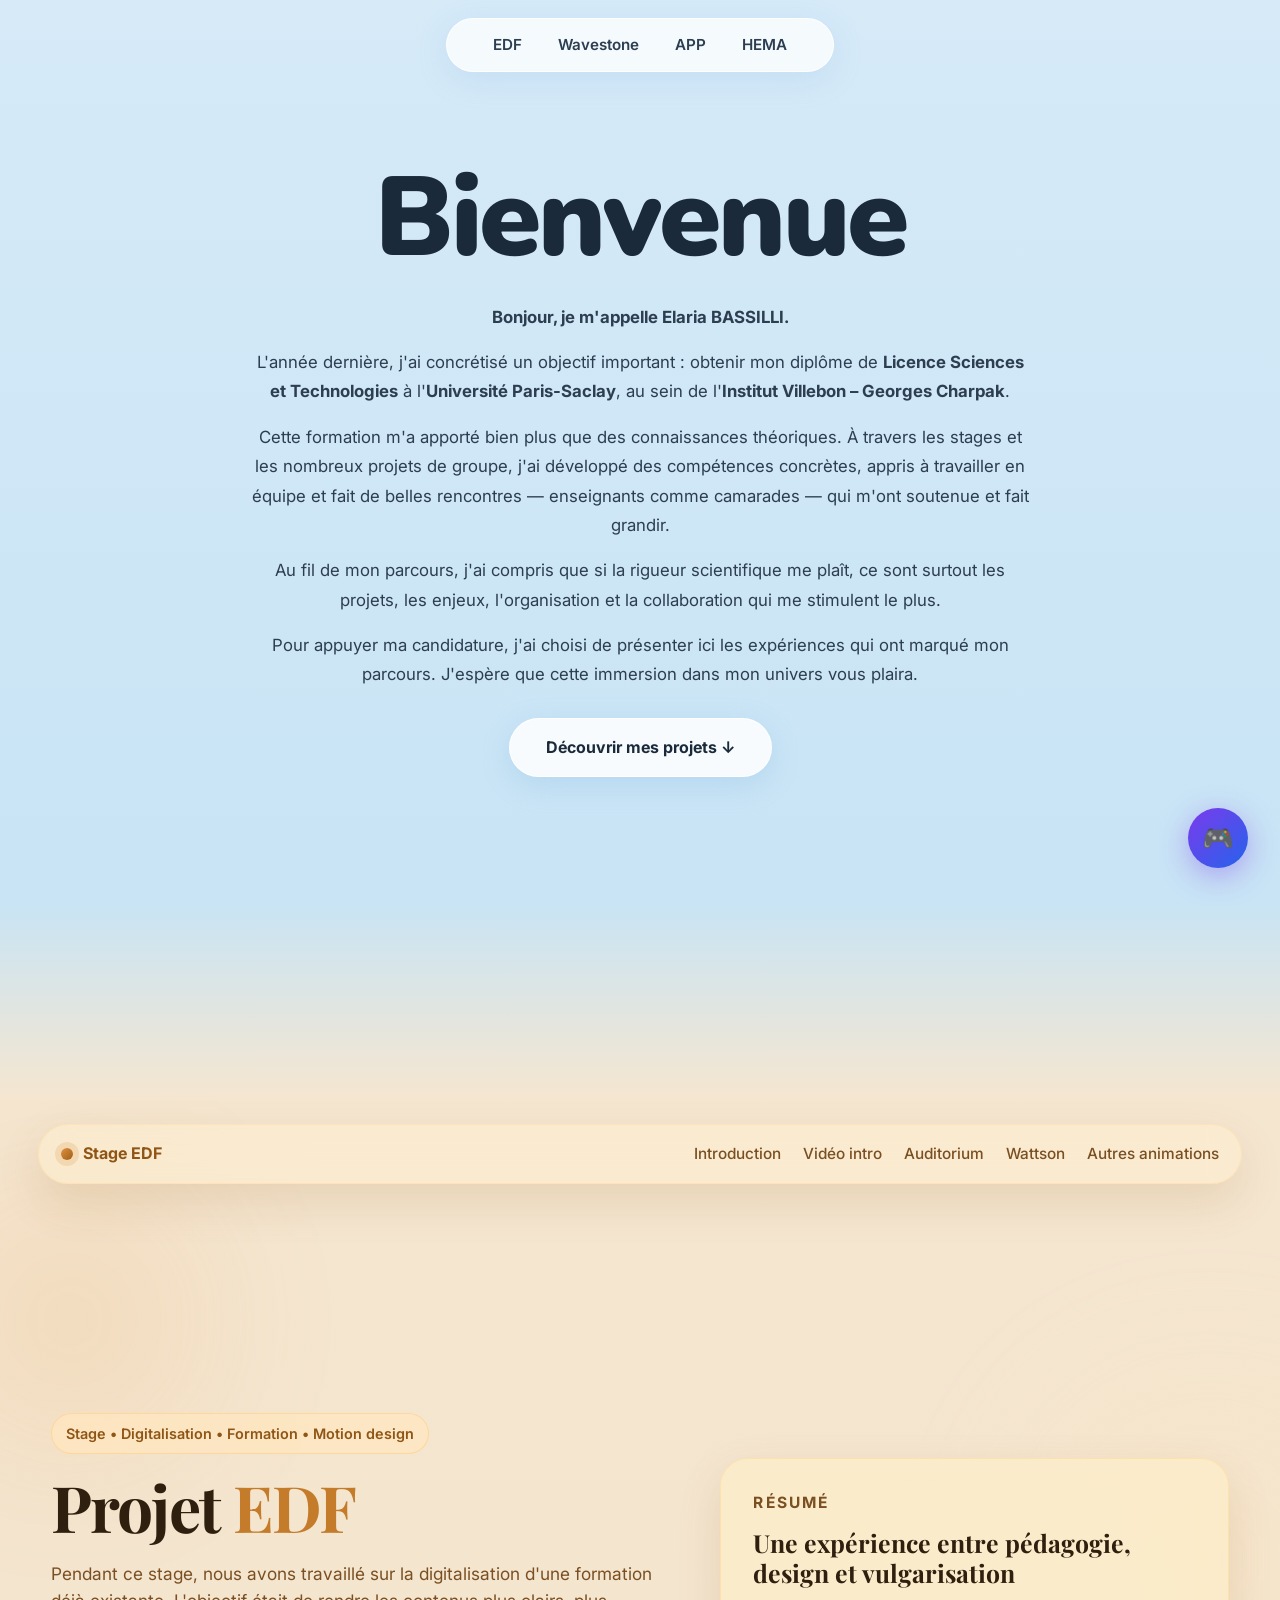
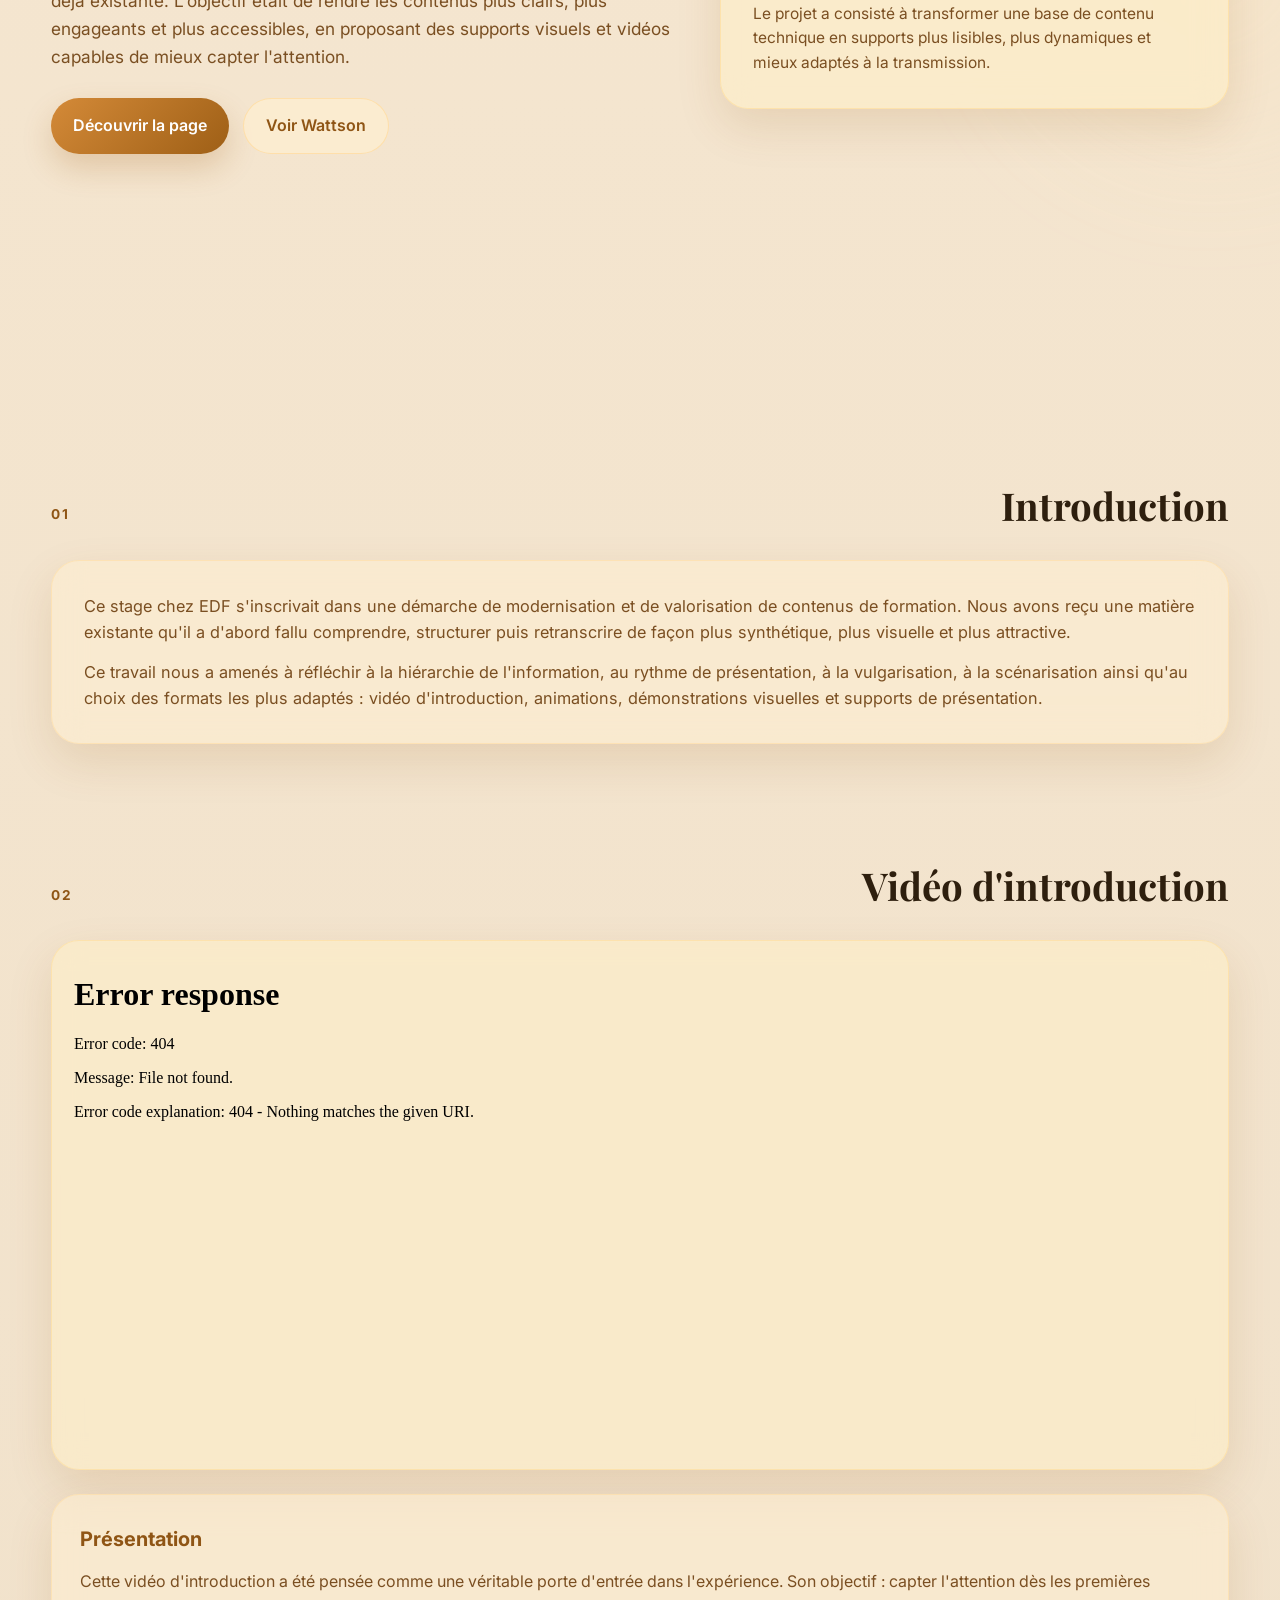
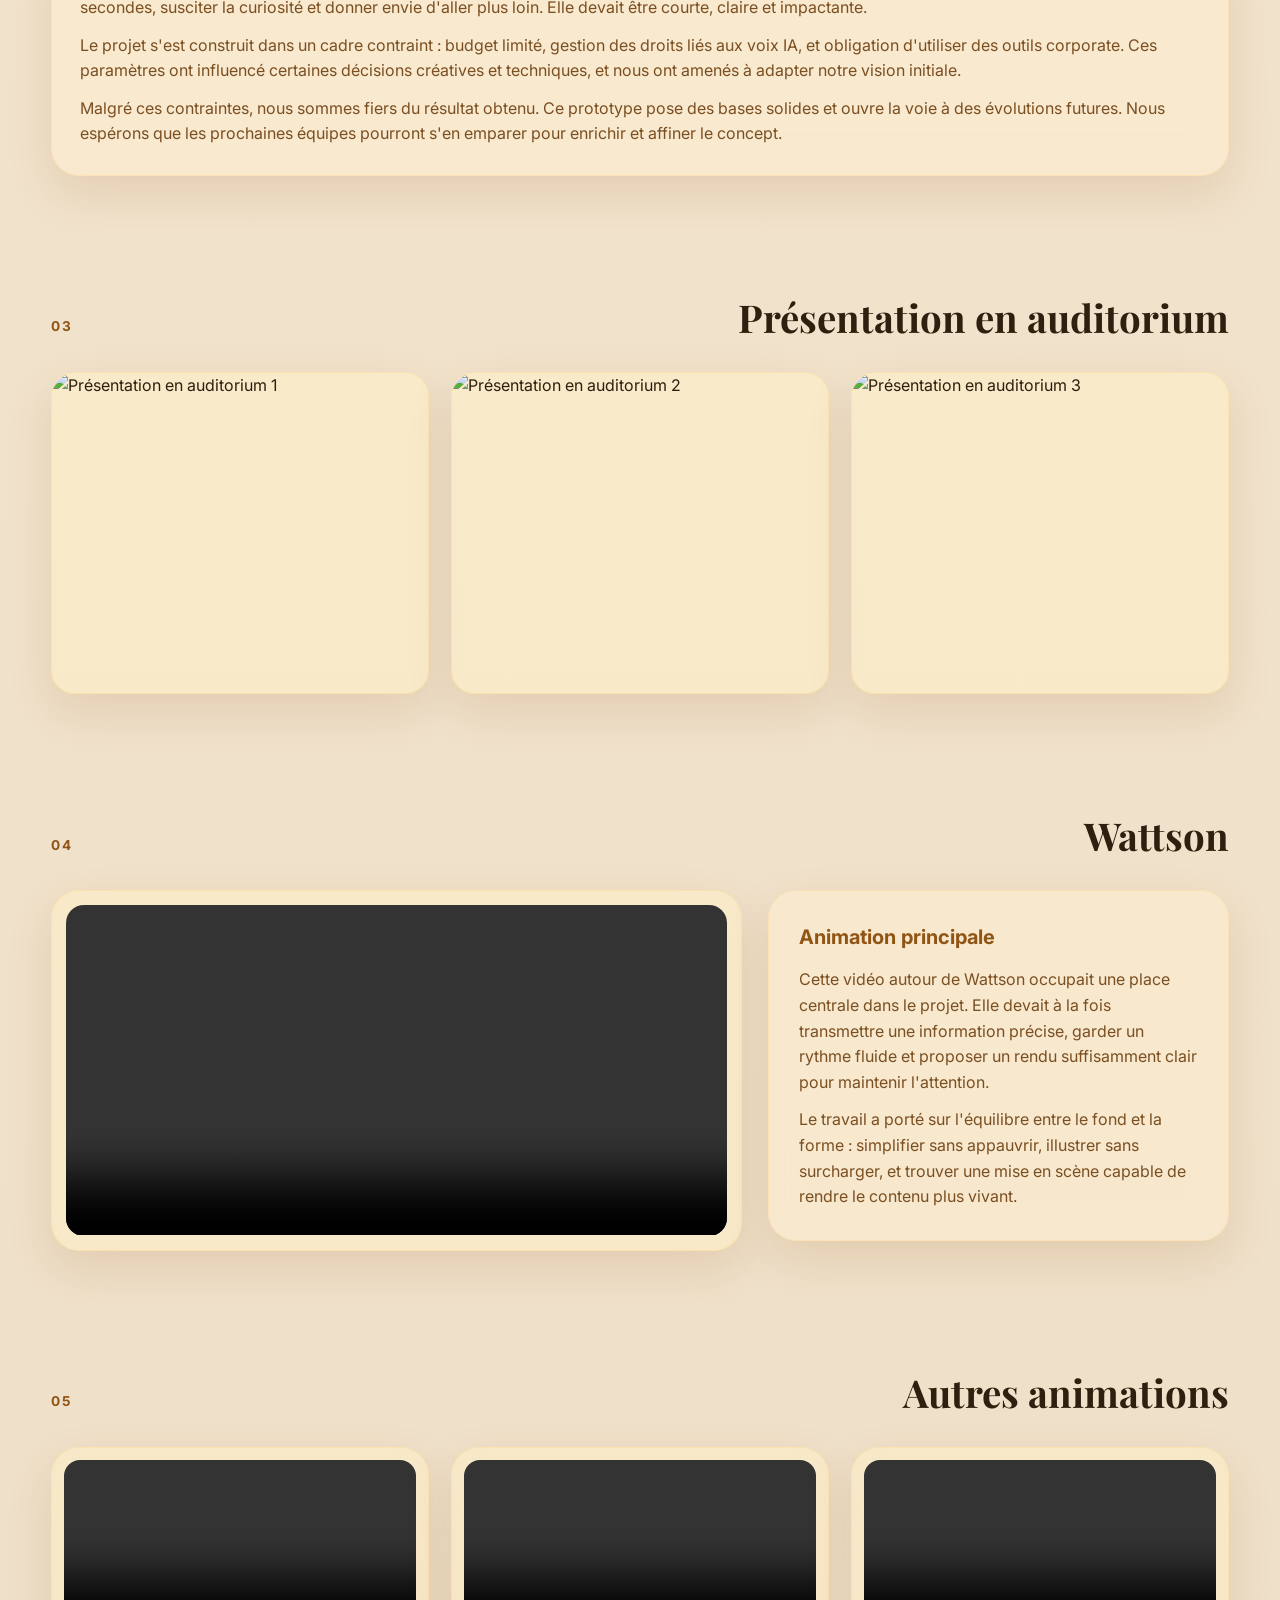
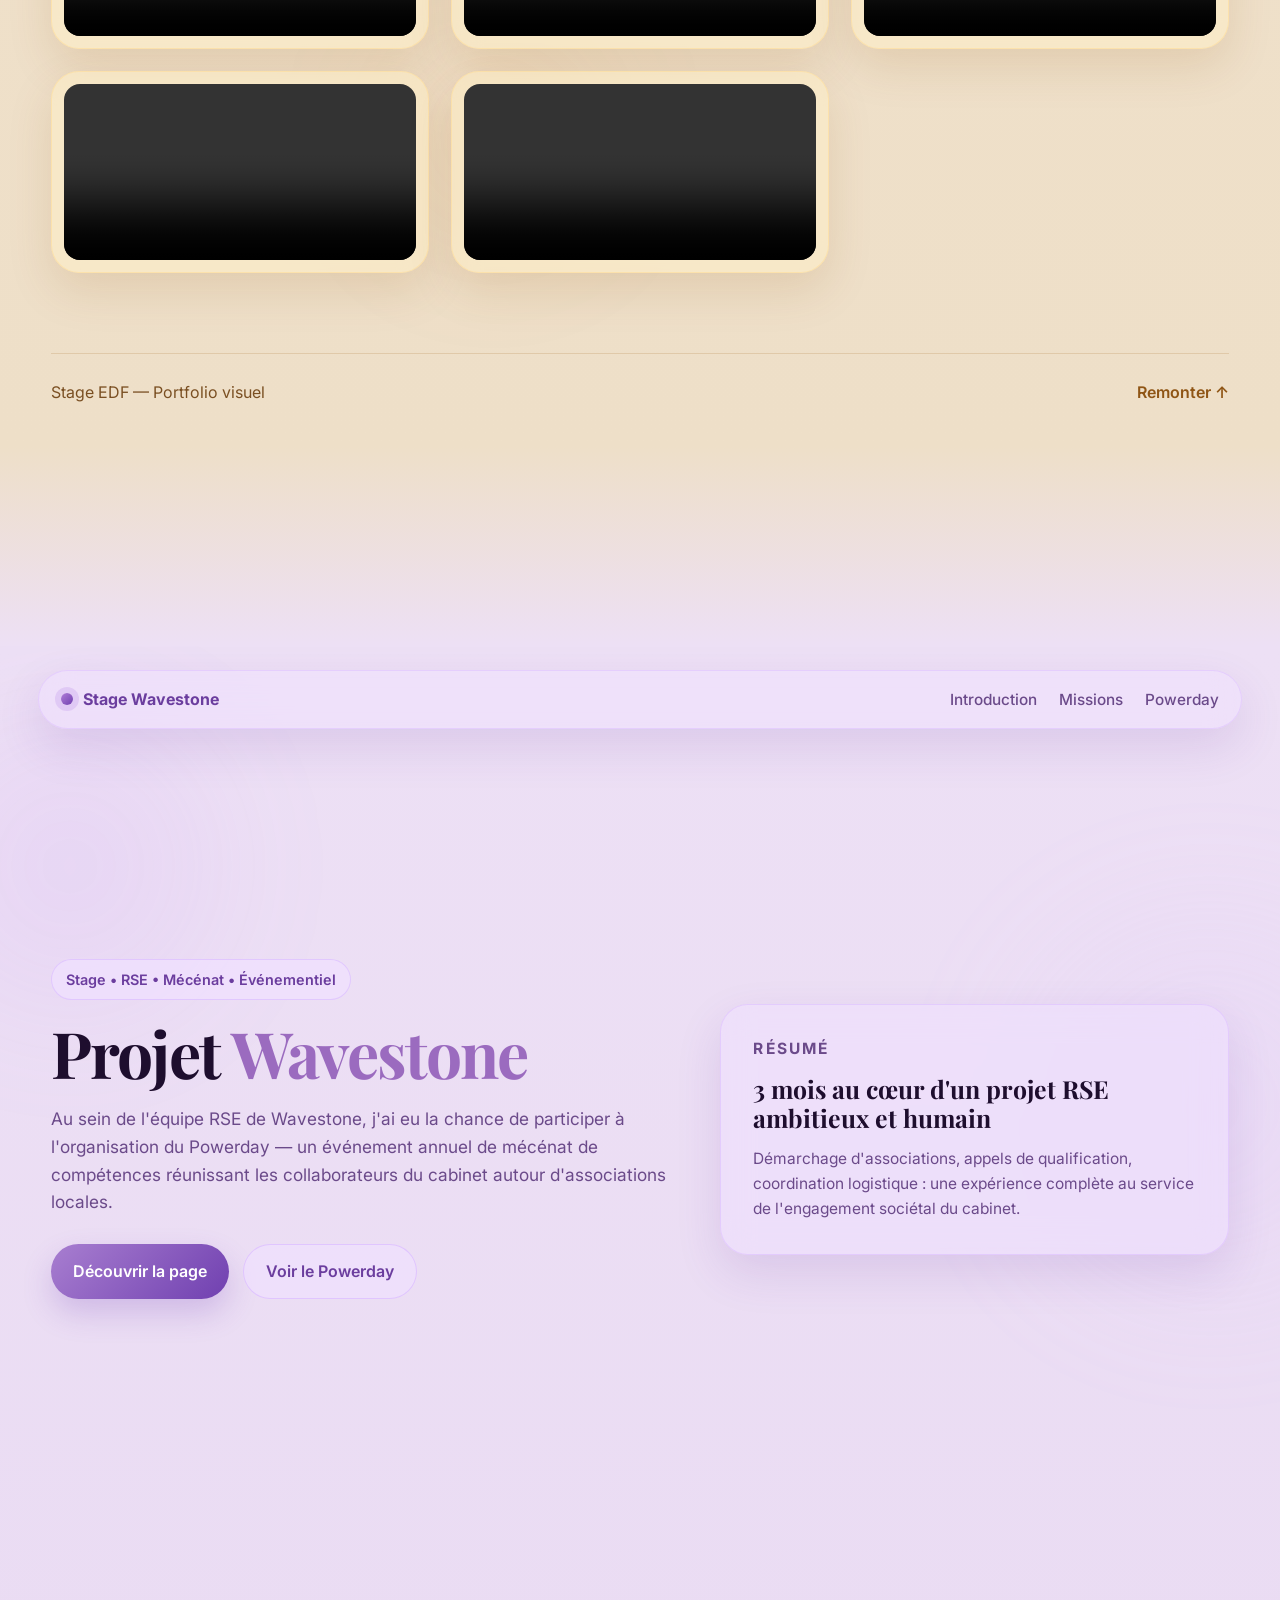
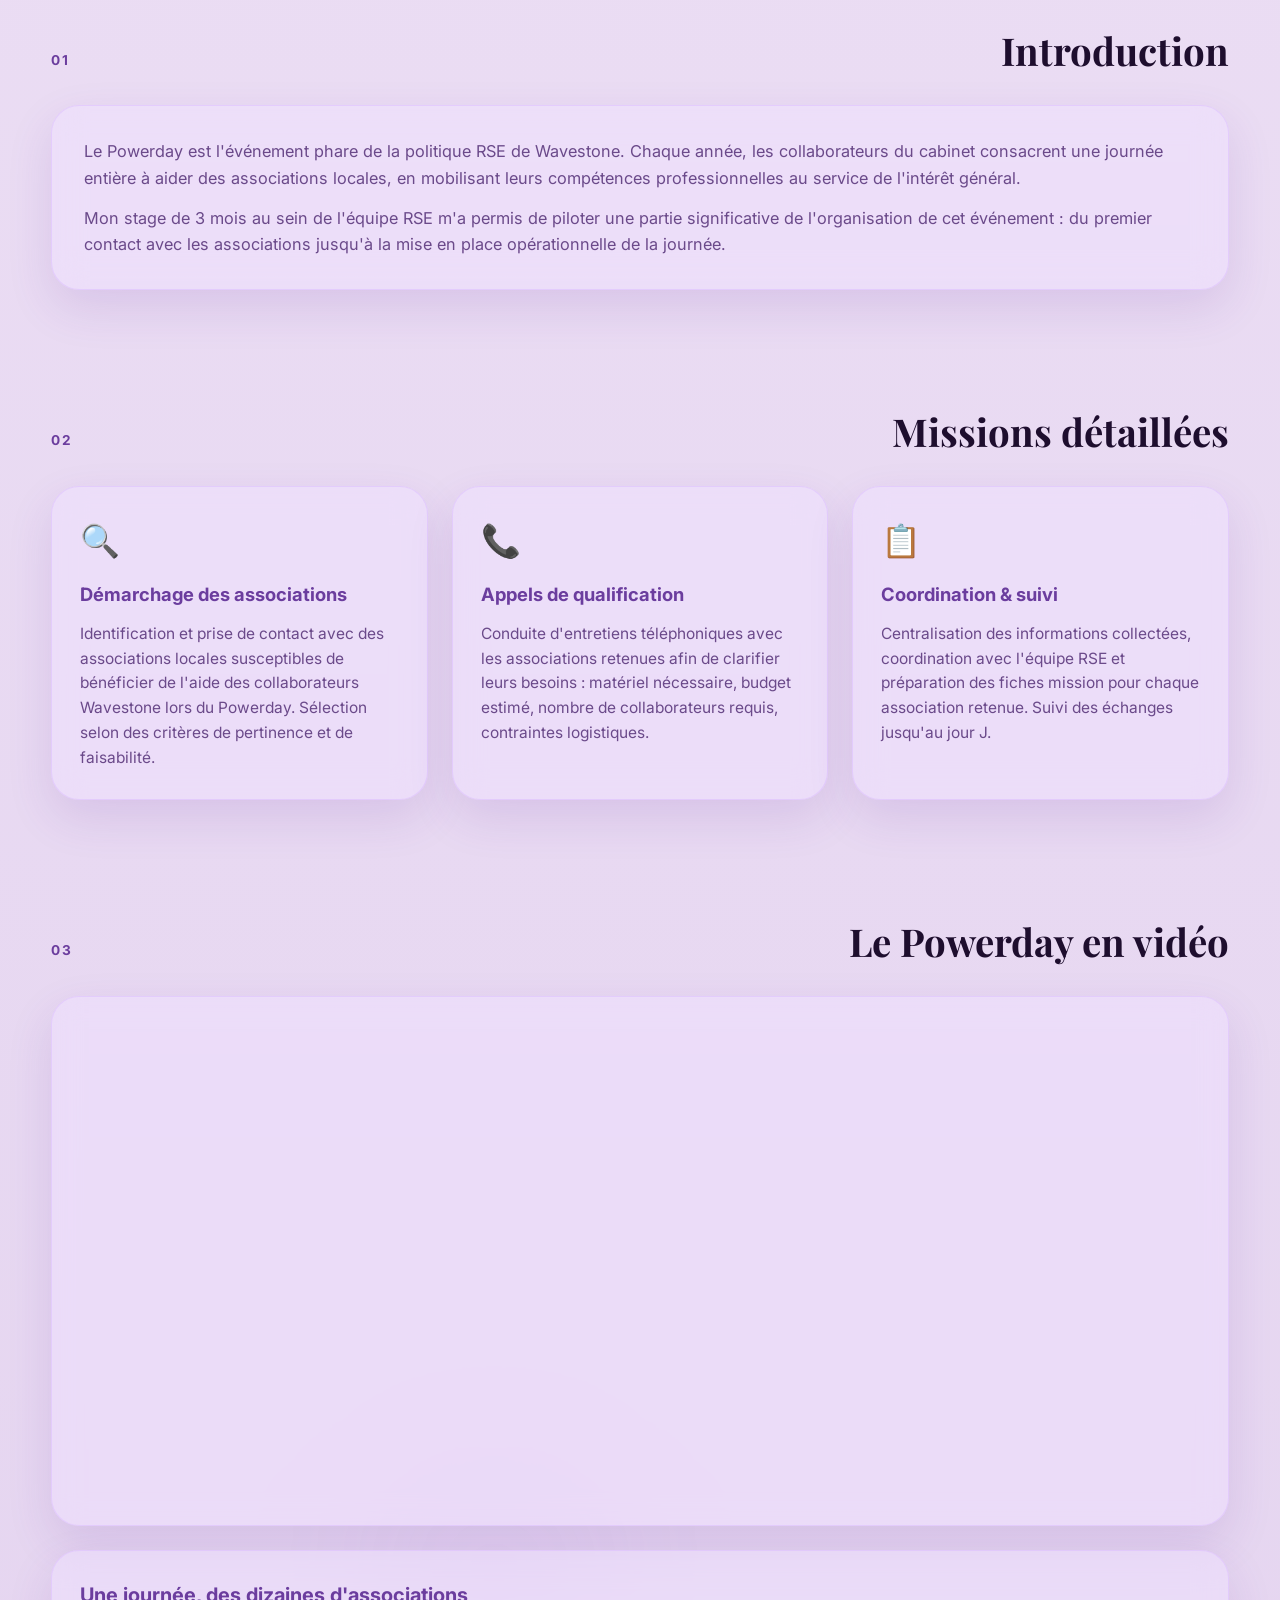
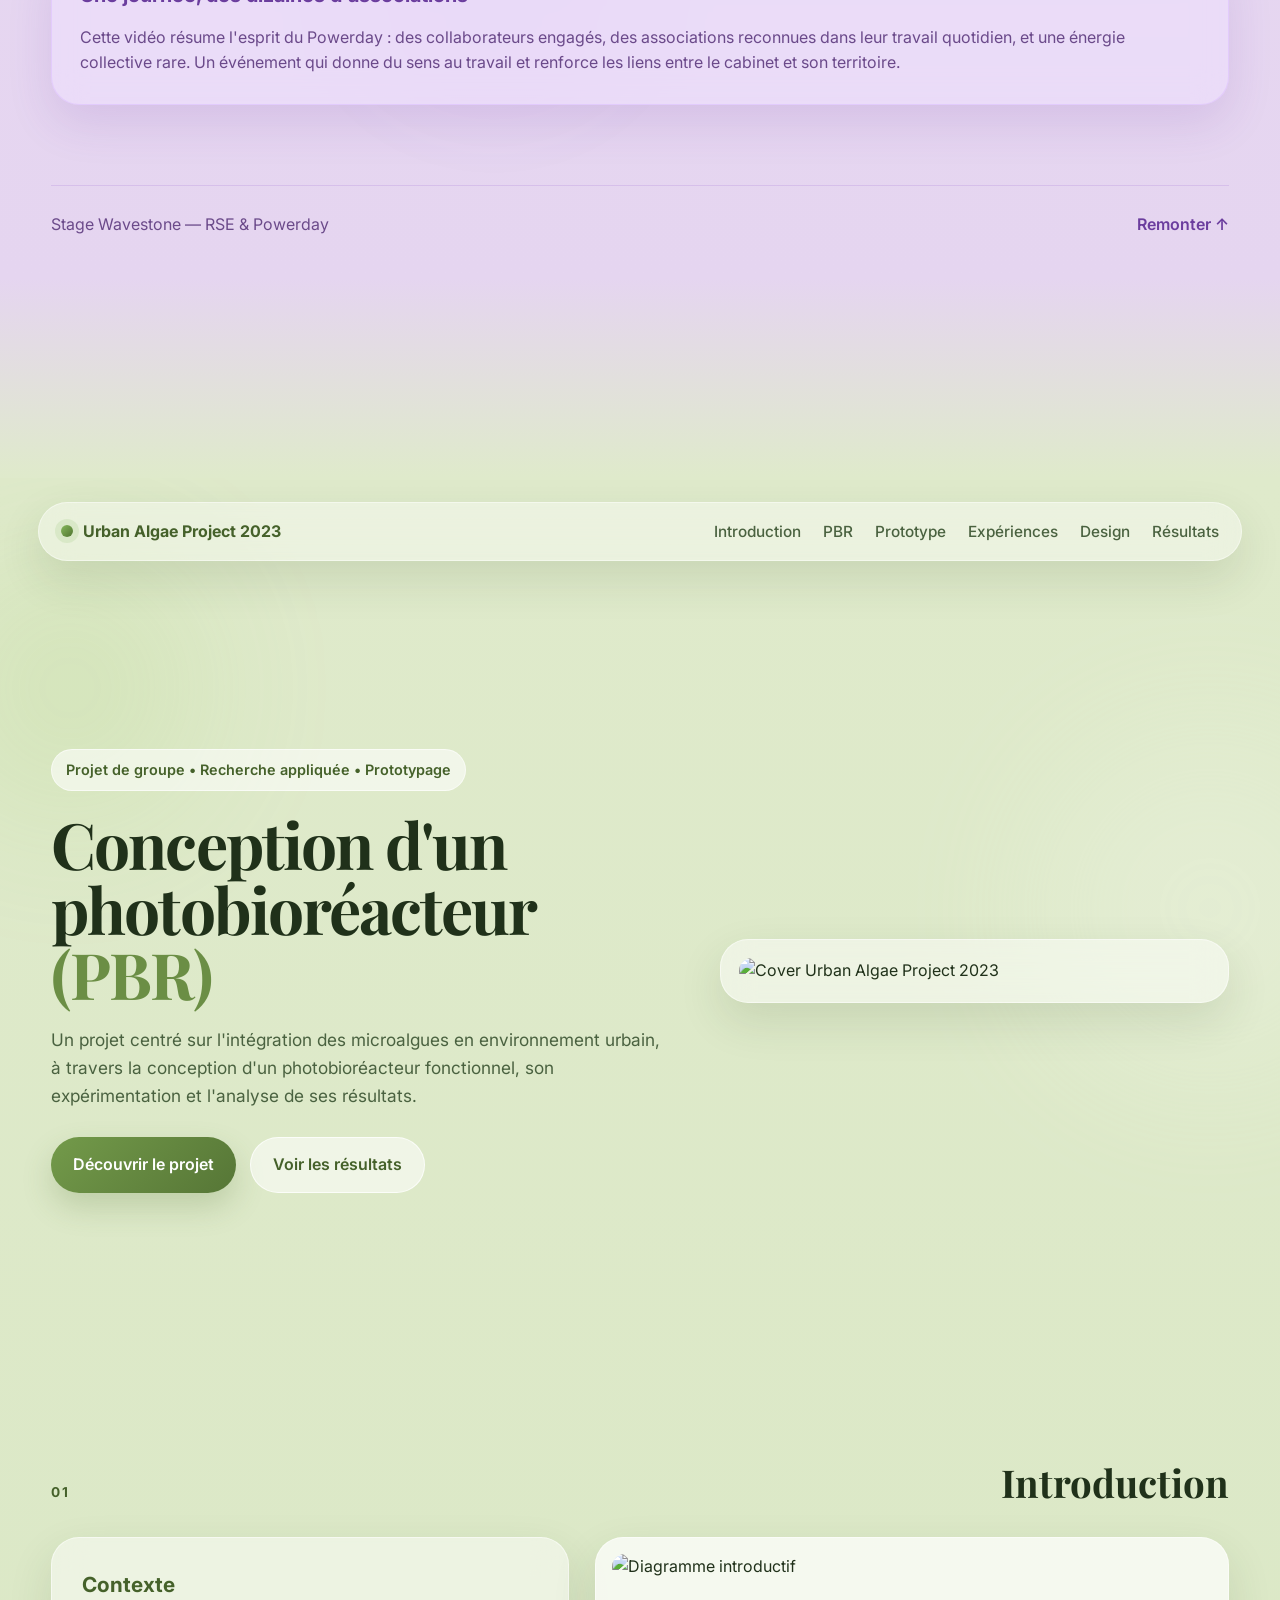
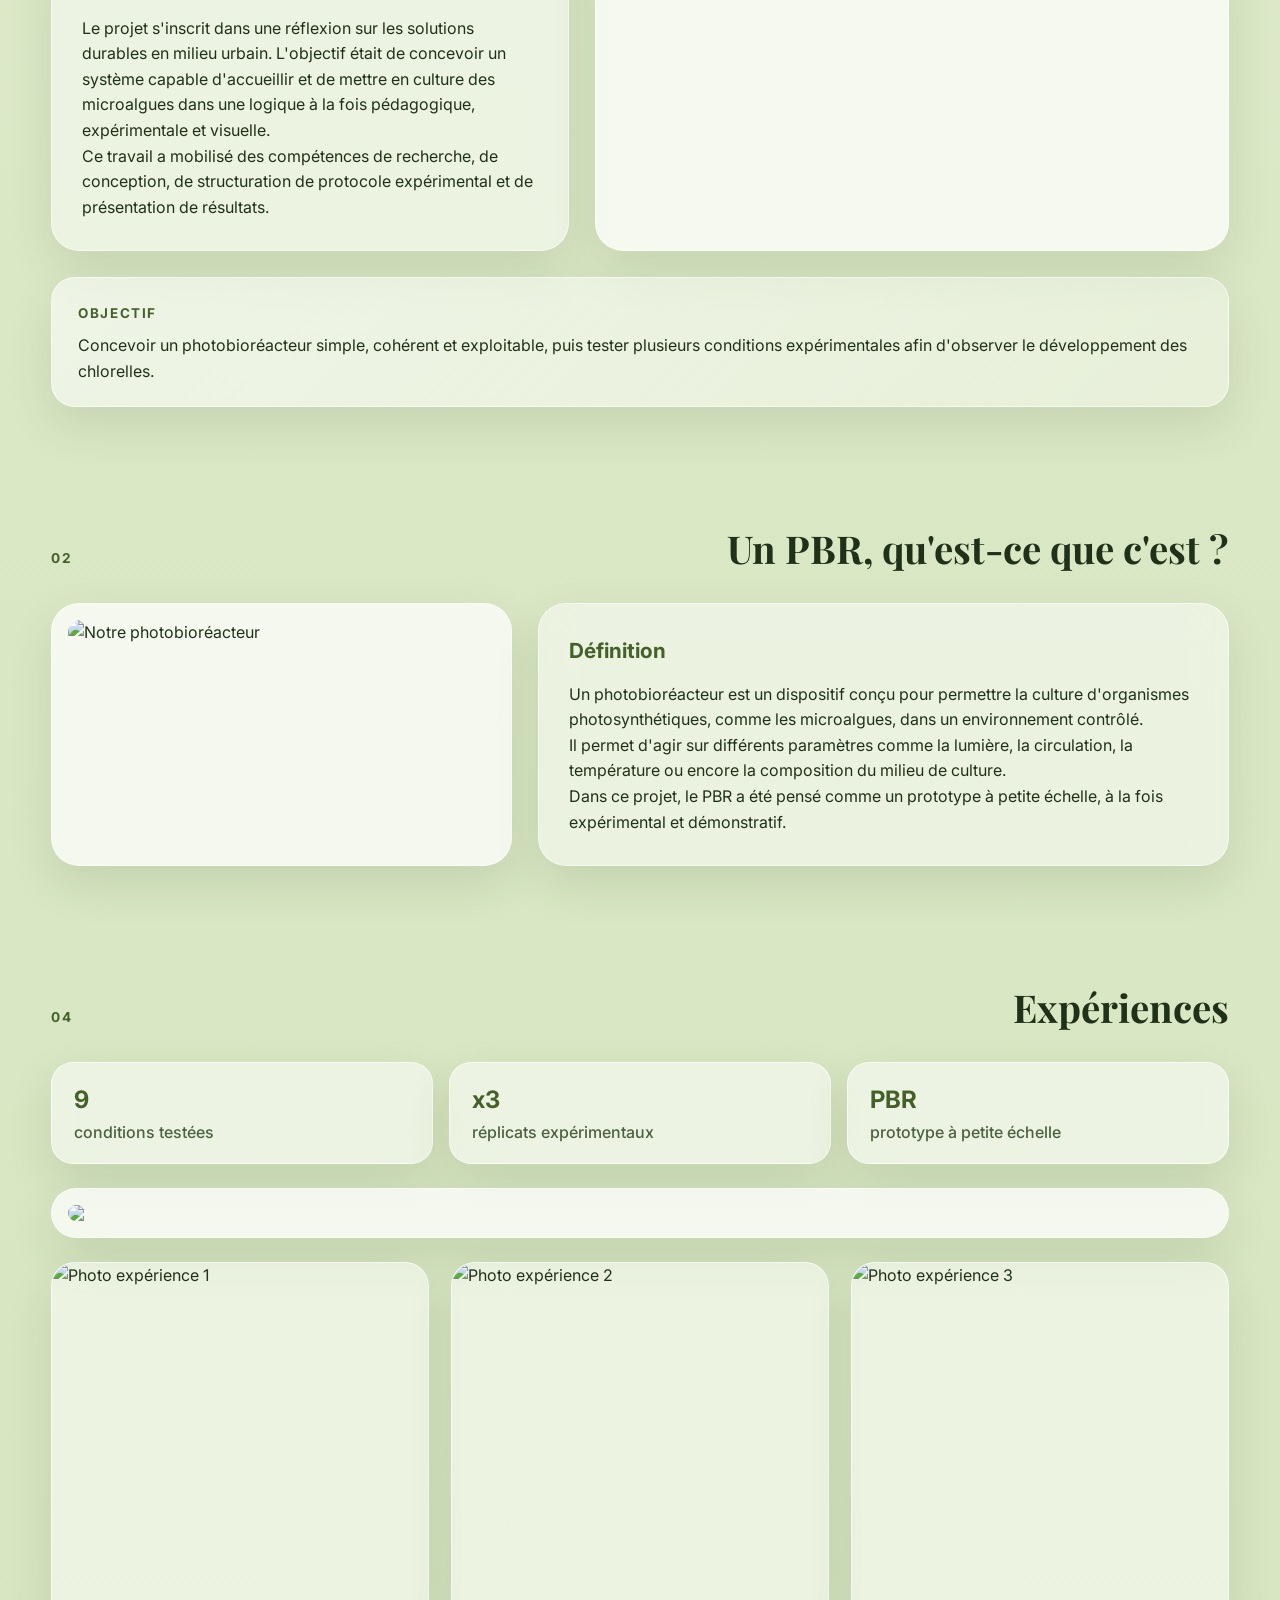
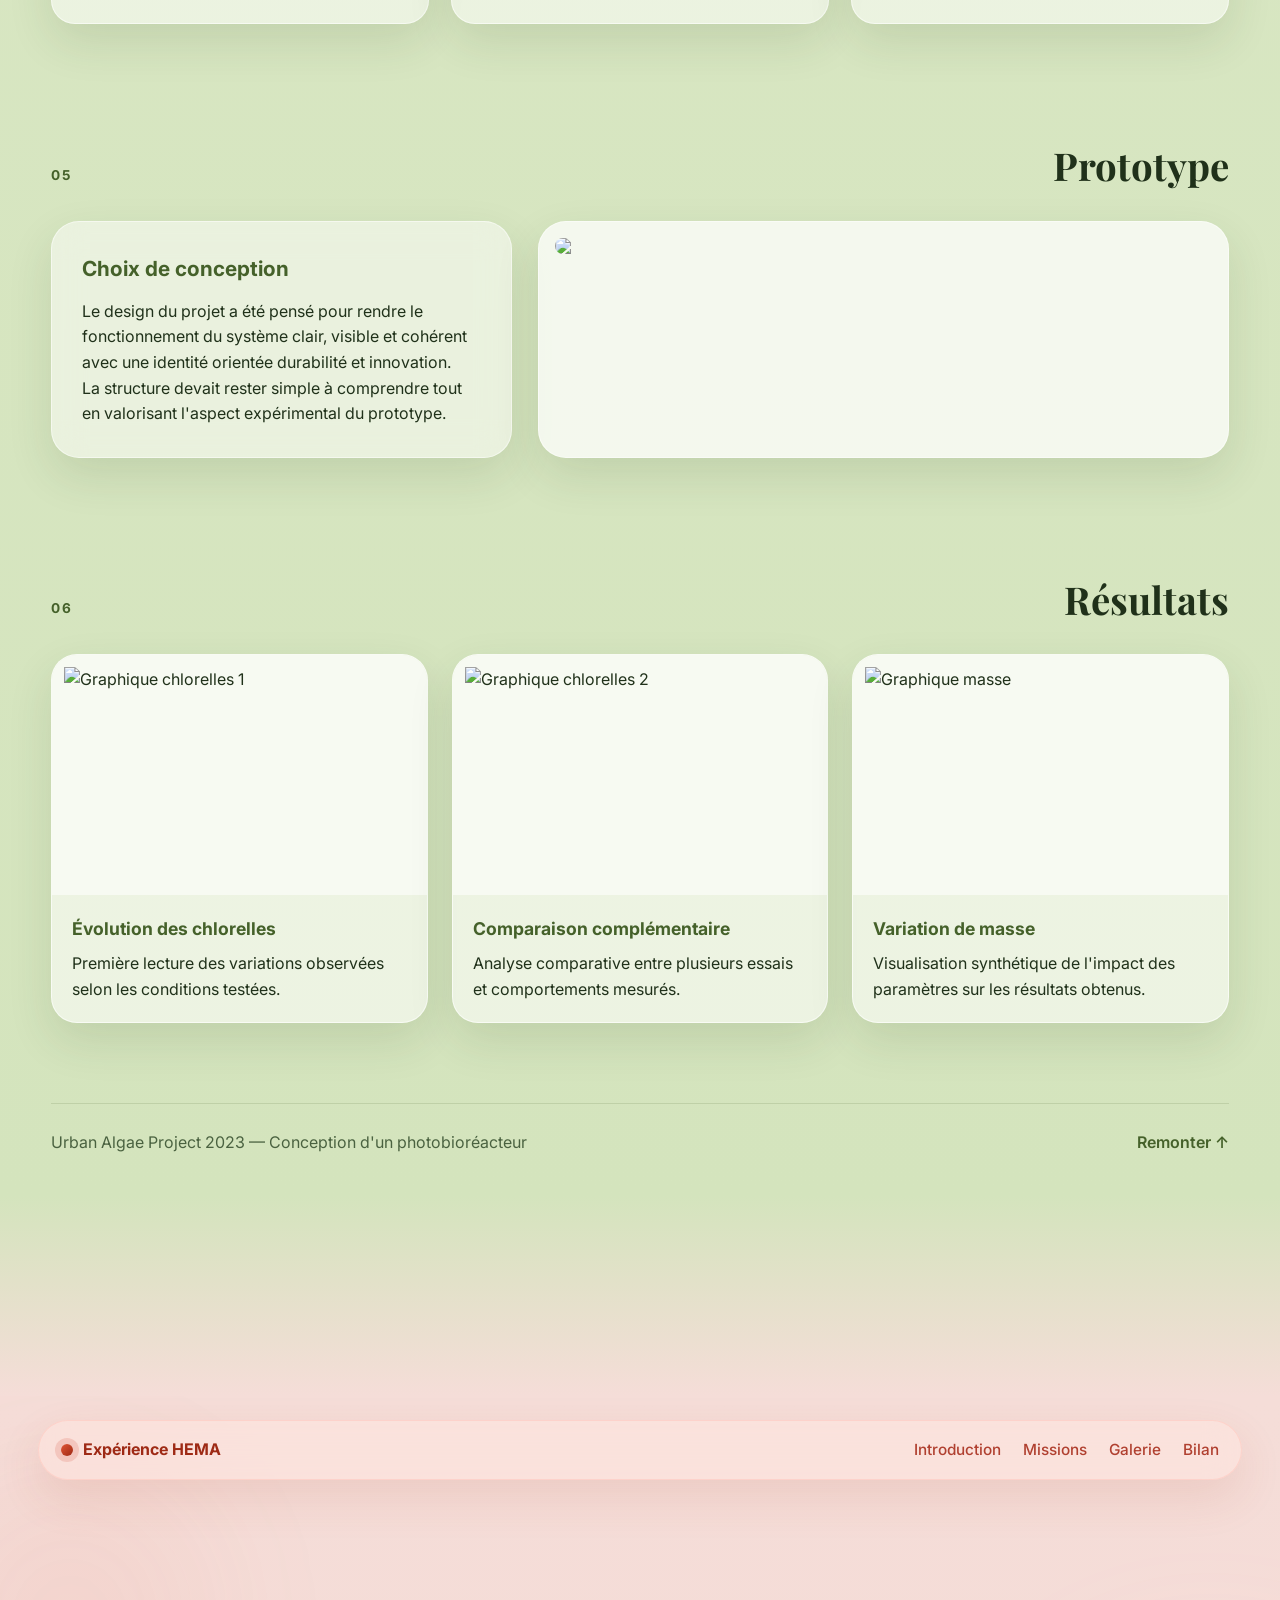
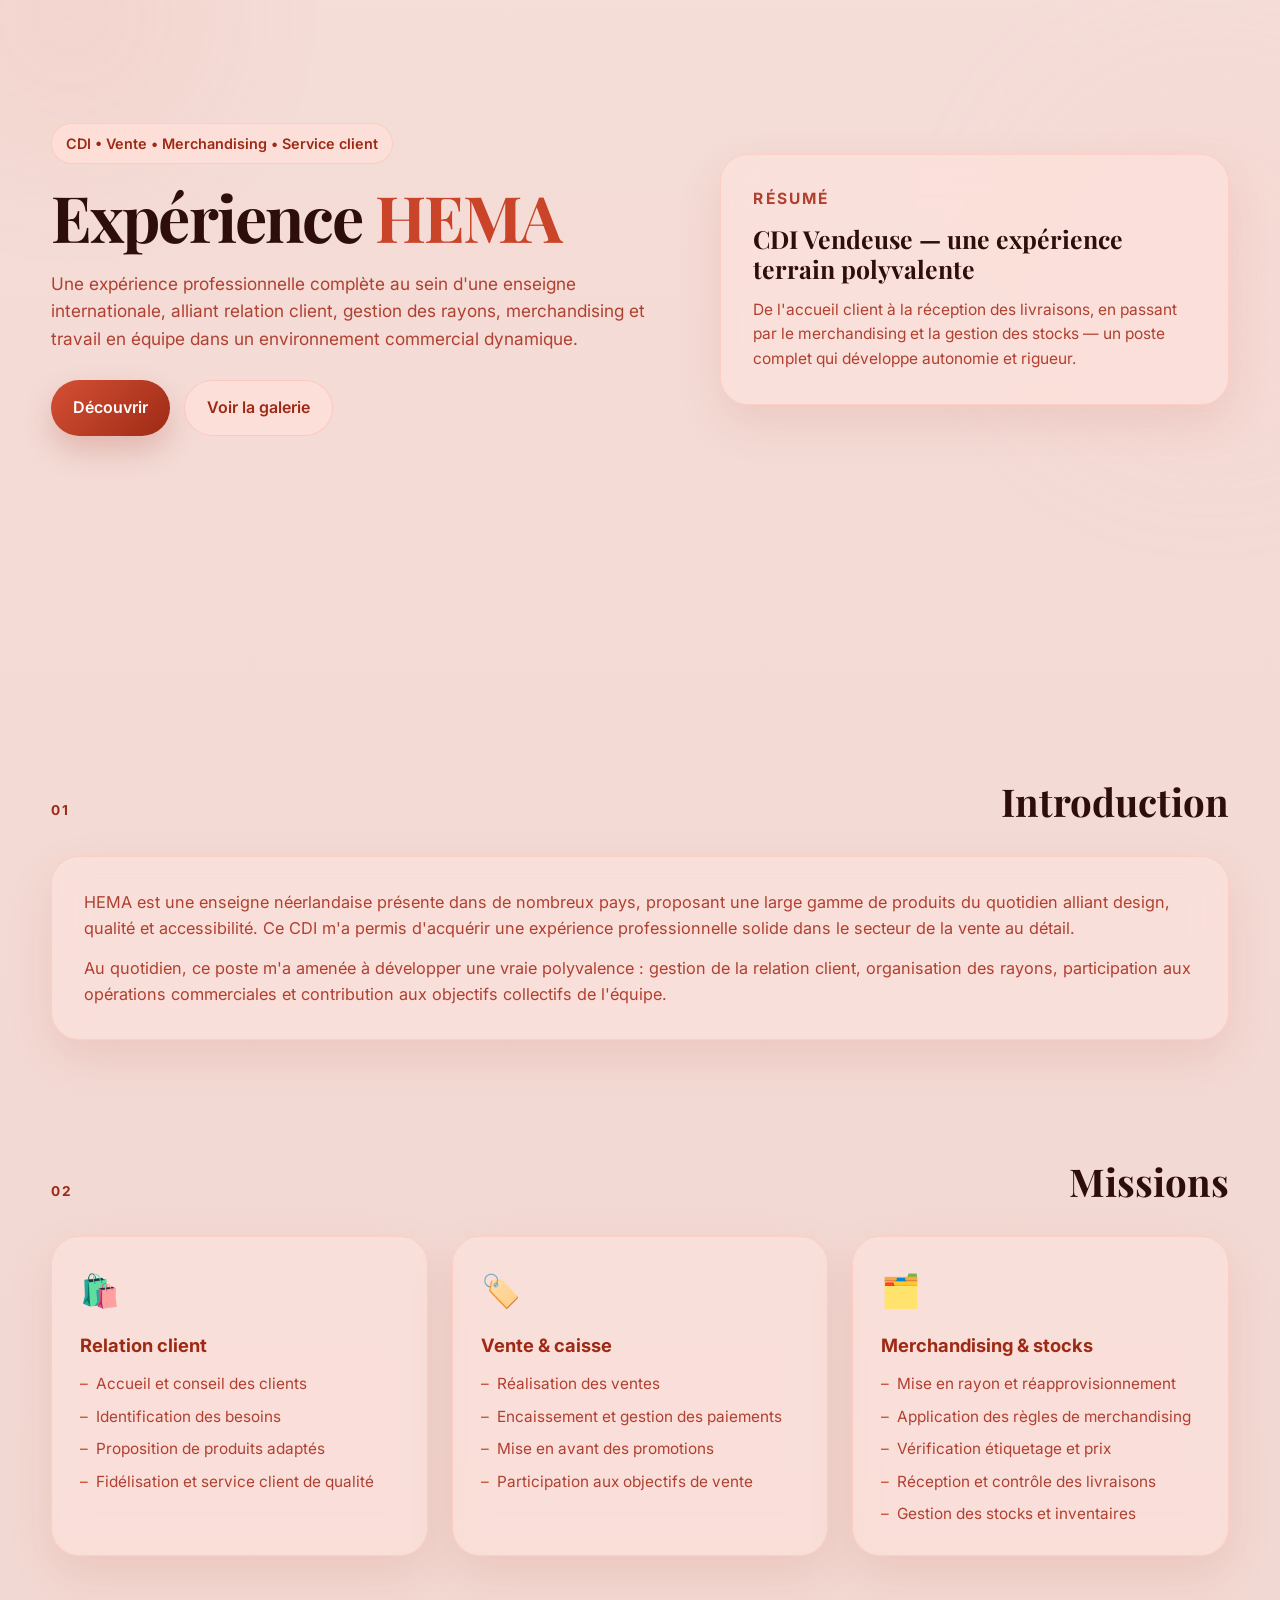
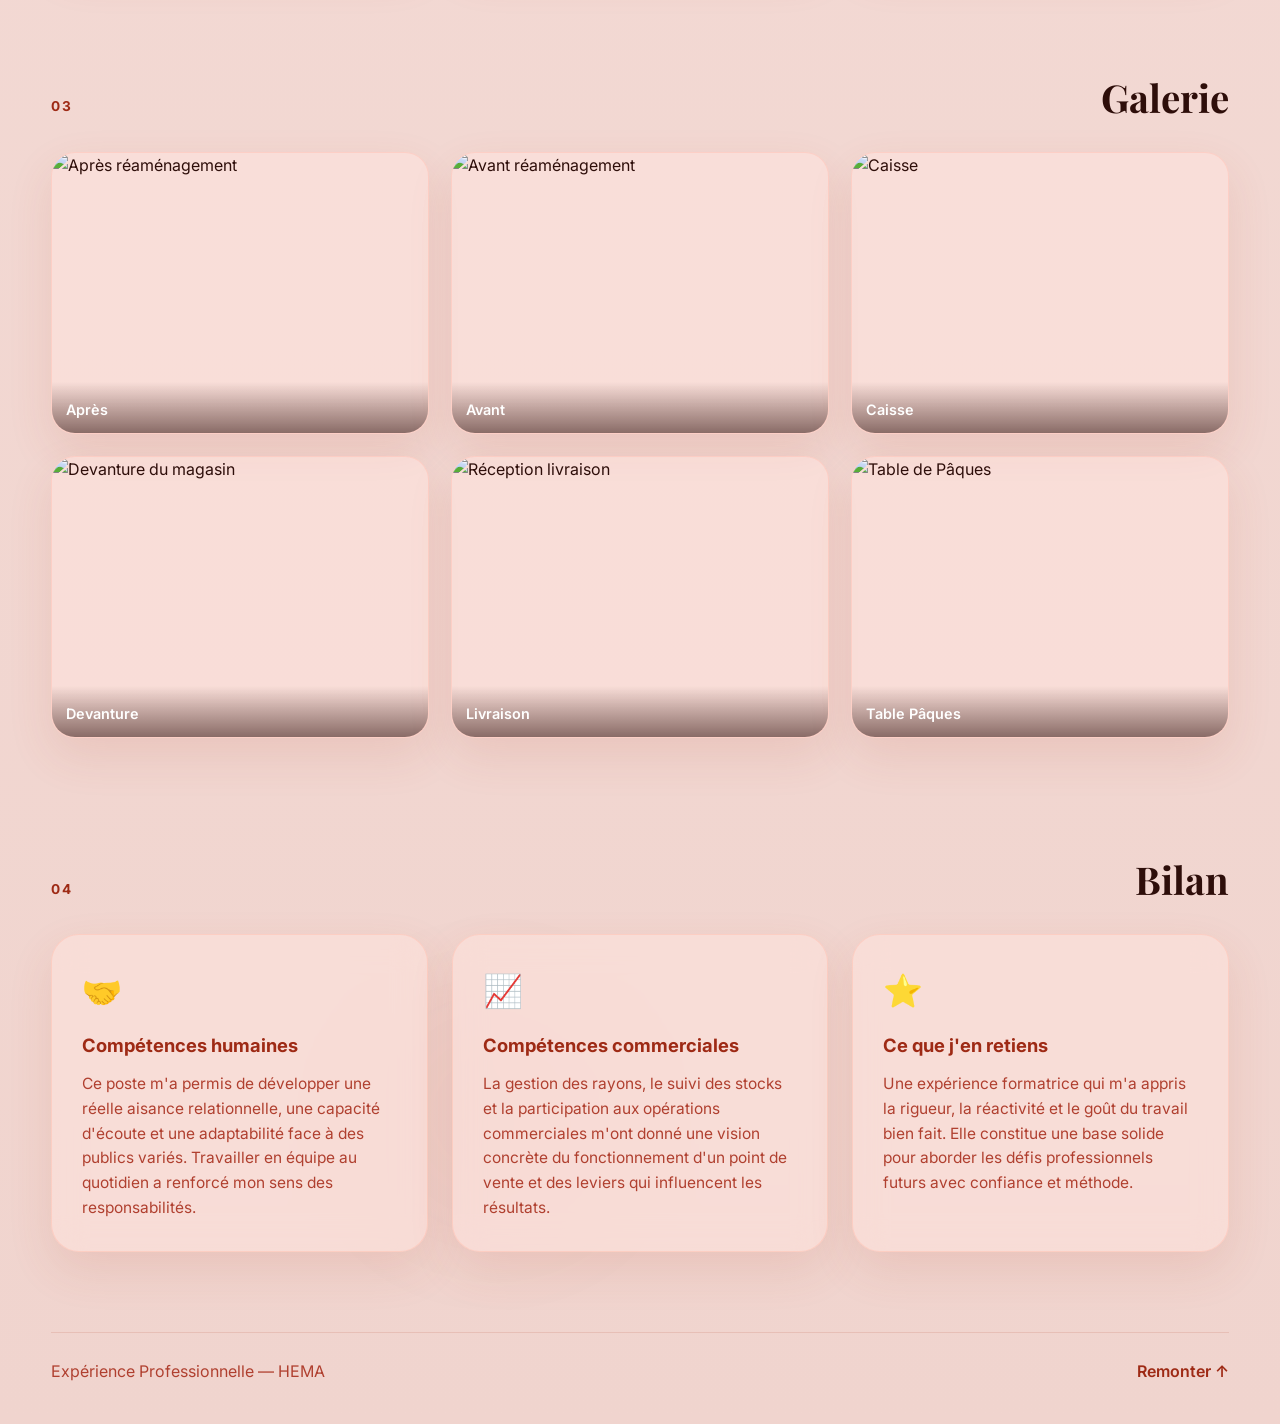
==== commit ca953eed: "Update the word 'Hello' to 'Goodbye'" ====
--- a/index.html
+++ b/index.html
@@ -139,7 +139,7 @@
       <div class="video-frame-card reveal">
         <iframe
           width="100%" height="500"
-          src="https://youtu.be/5Jv6UCYM2fA"
+          src="src="https://www.youtube.com/embed/5Jv6UCYM2fA"
           title="Vidéo d'introduction EDF"
           frameborder="0"
           allow="accelerometer; autoplay; clipboard-write; encrypted-media; gyroscope; picture-in-picture; web-share"
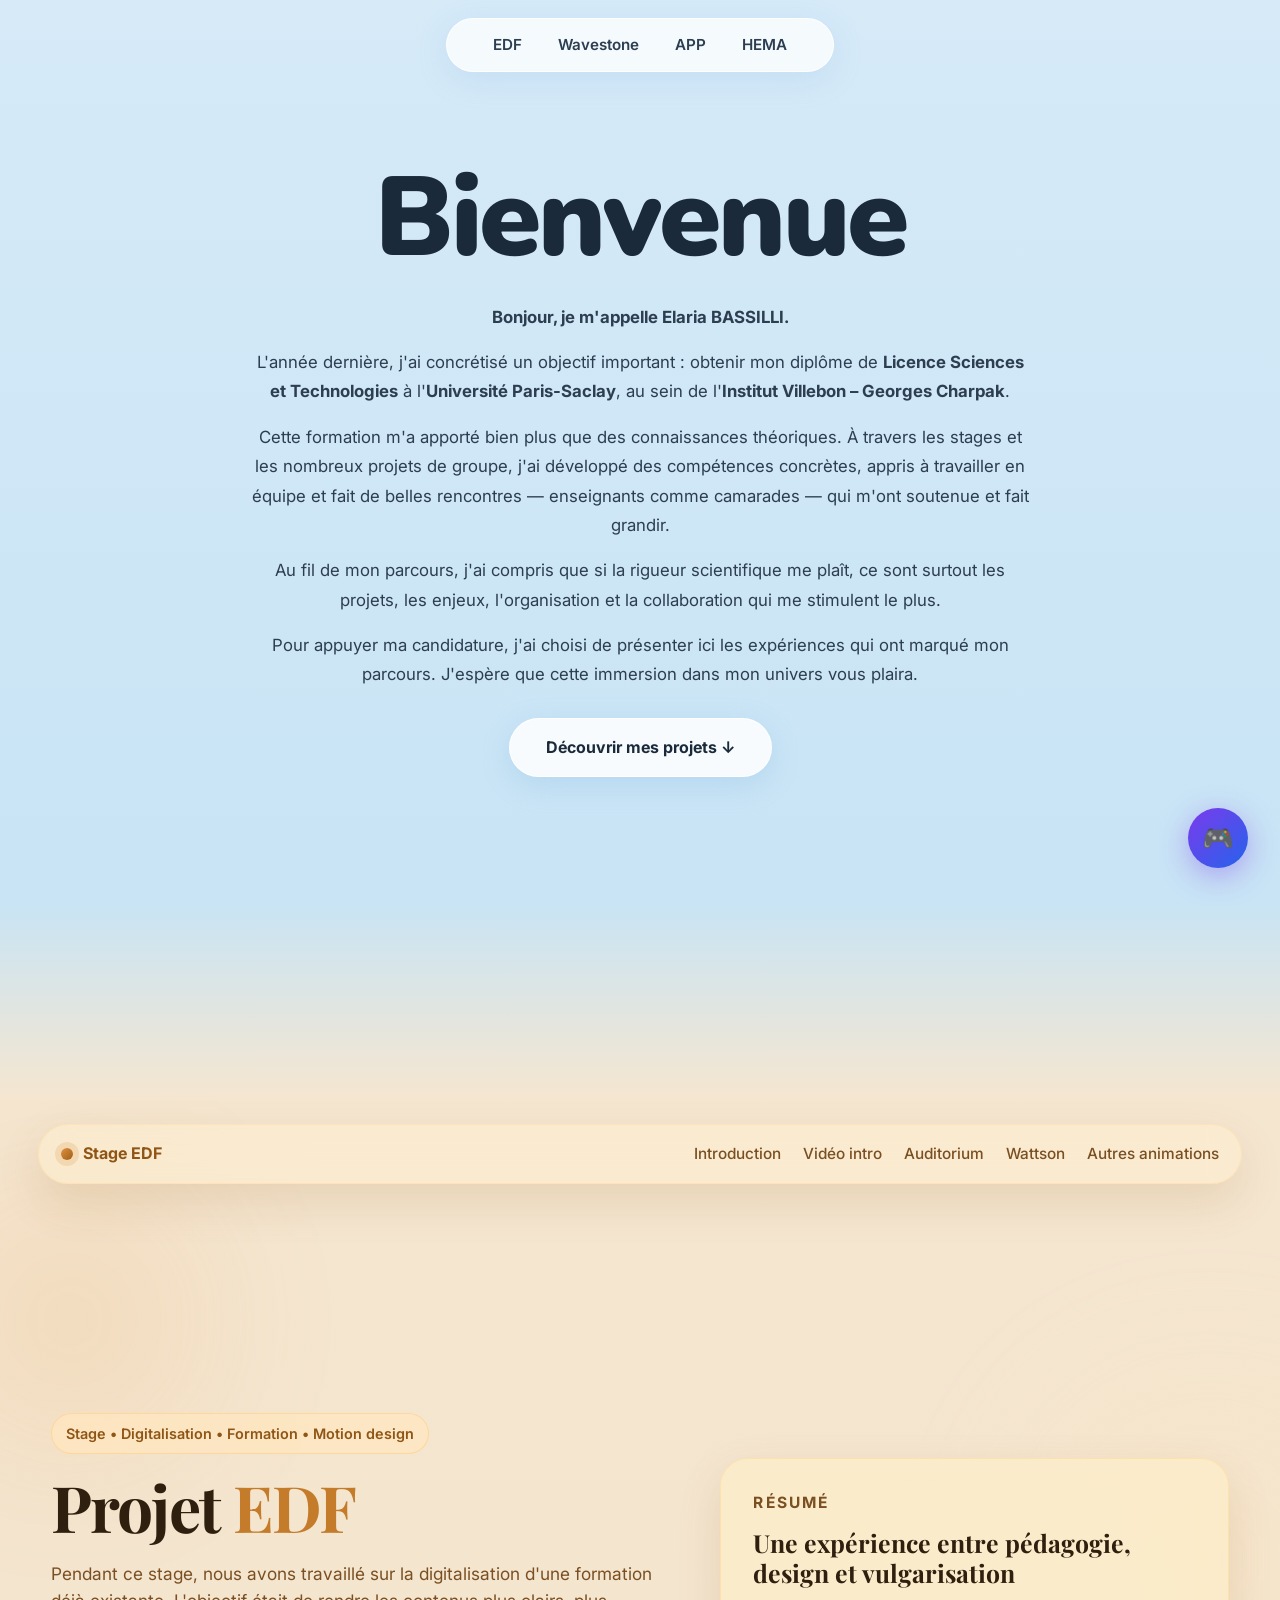
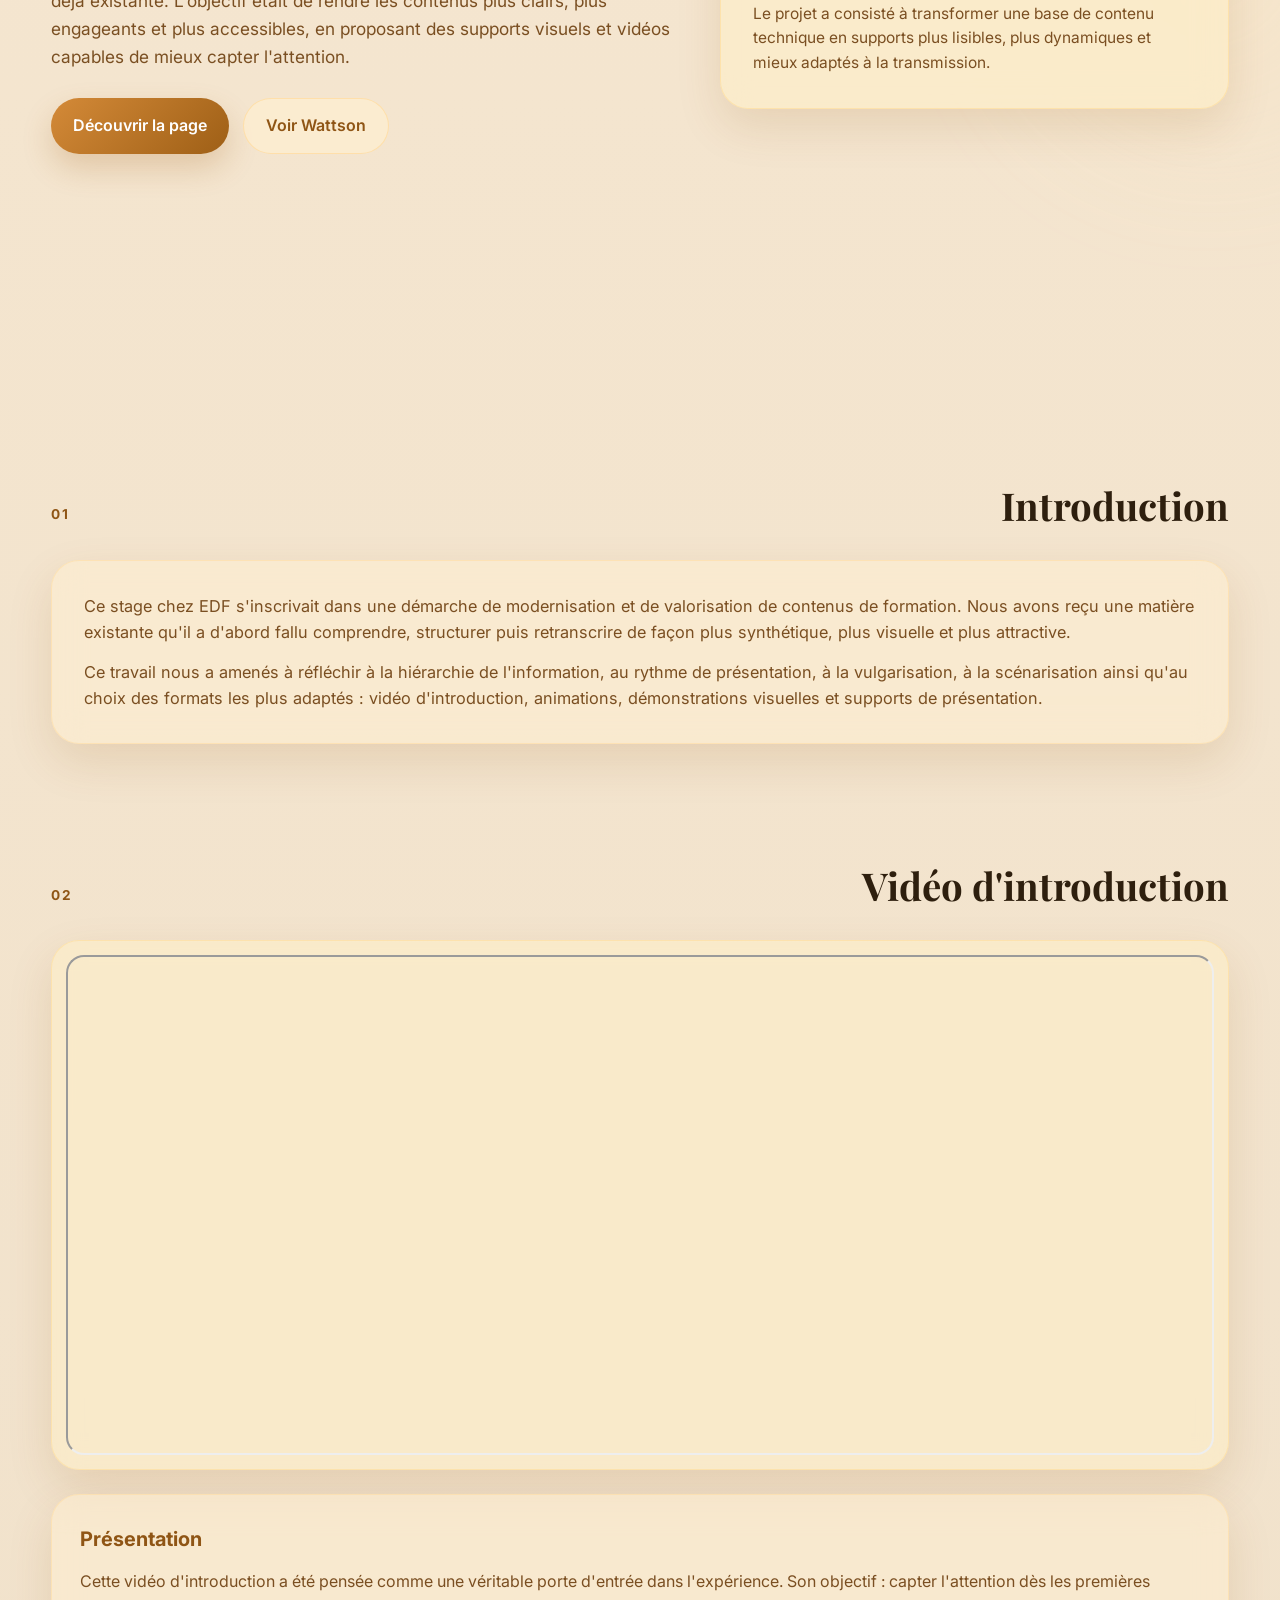
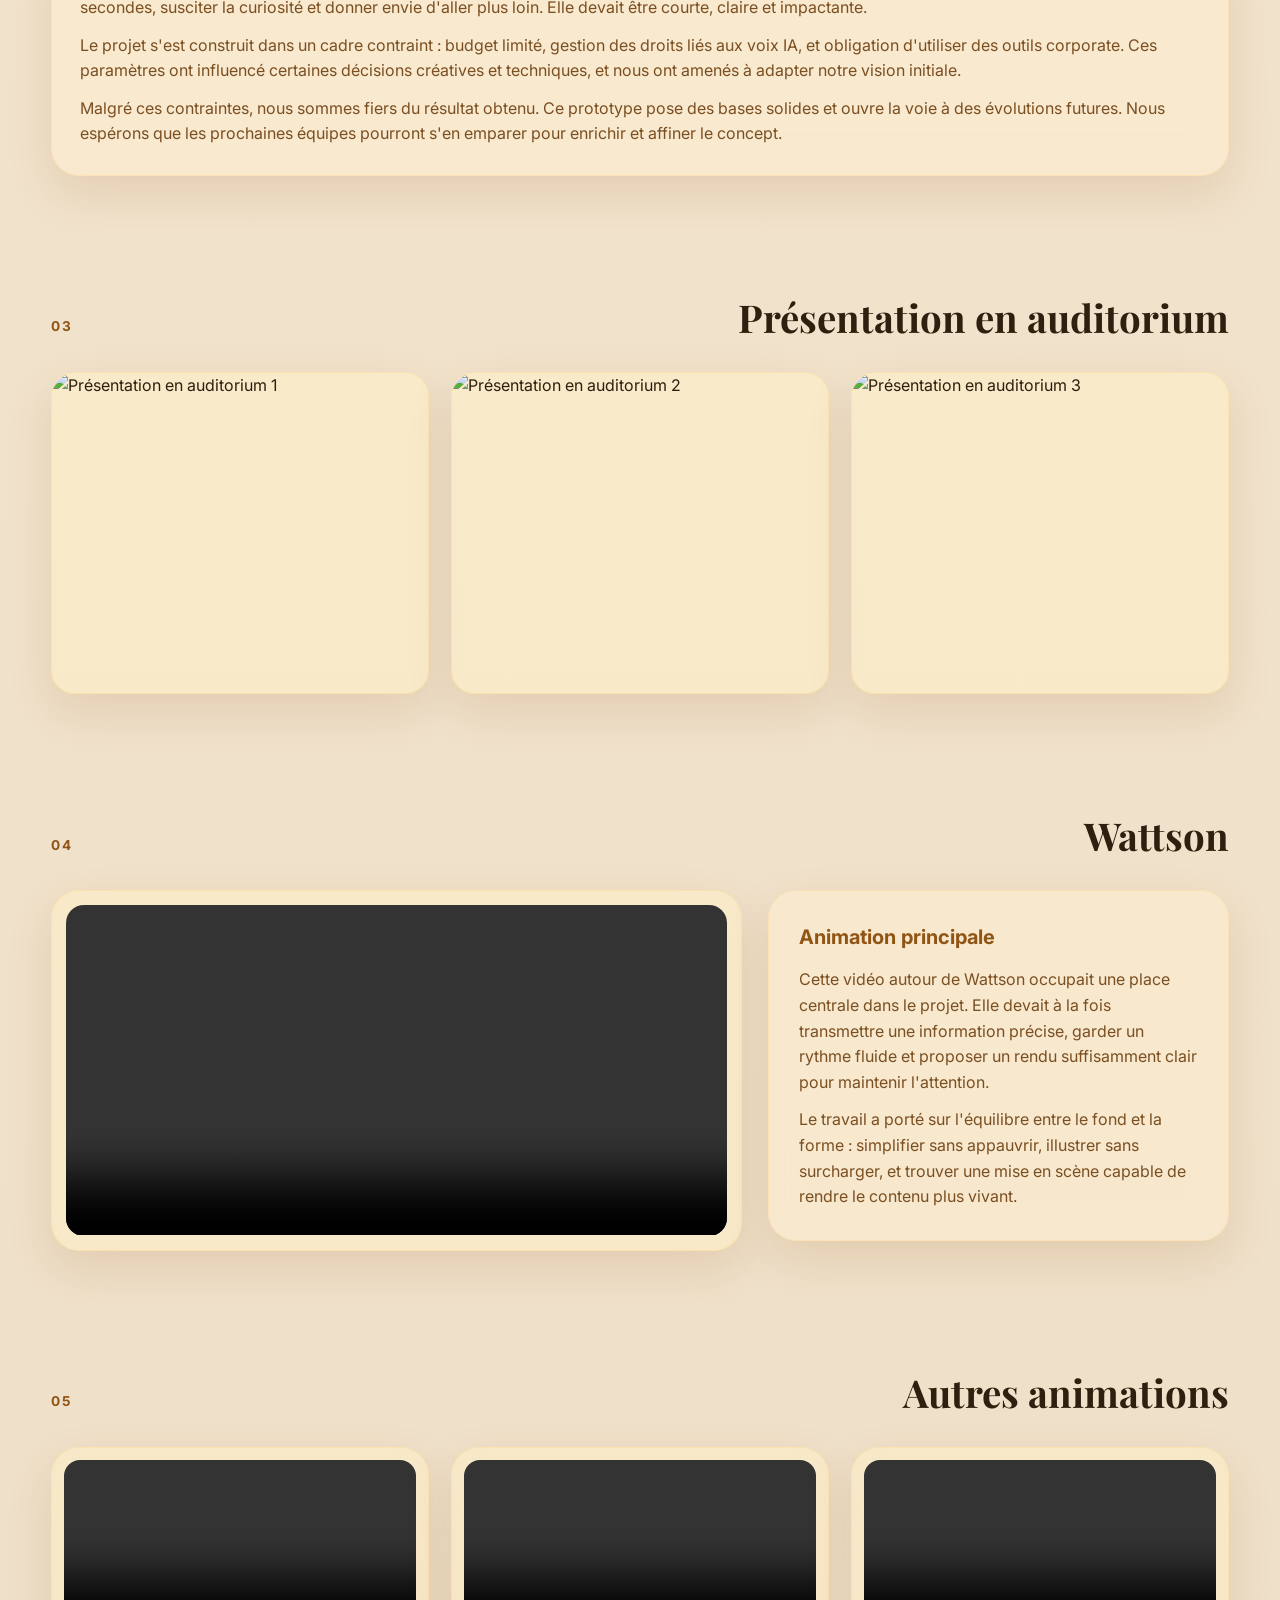
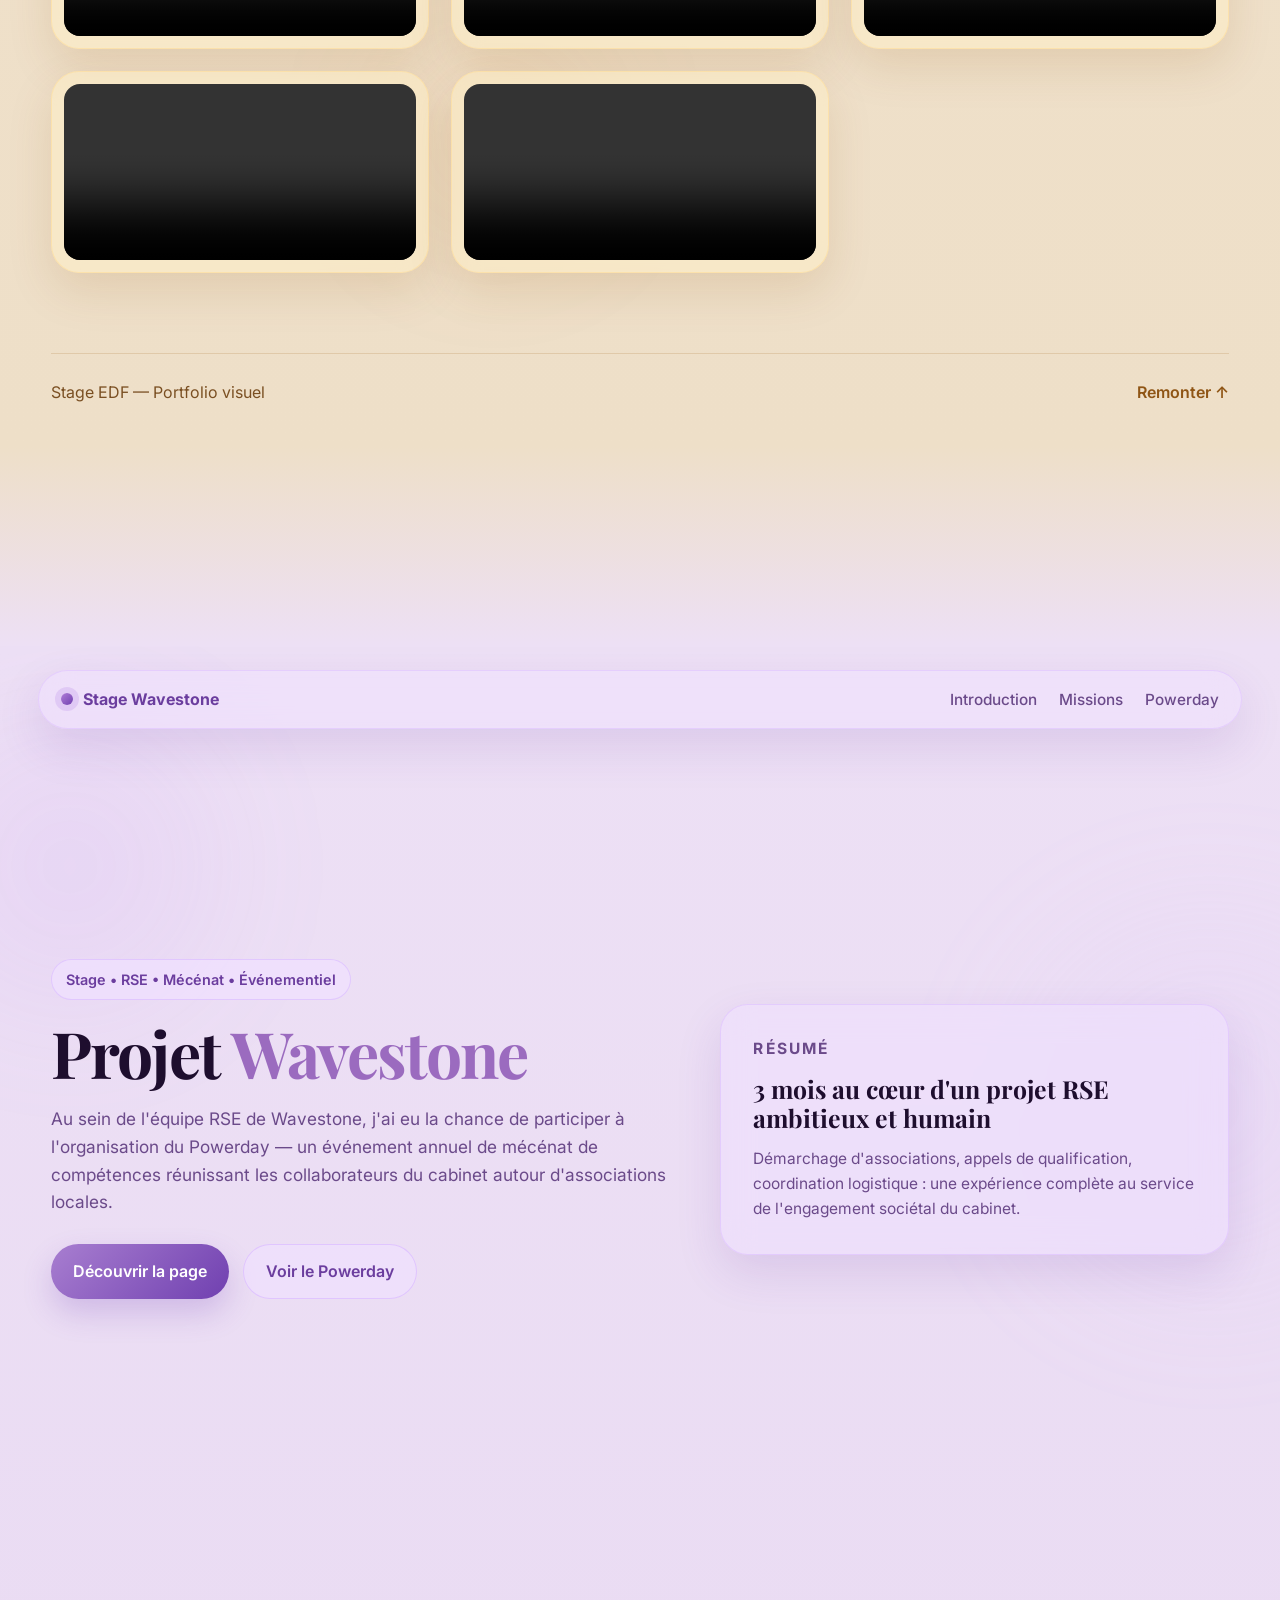
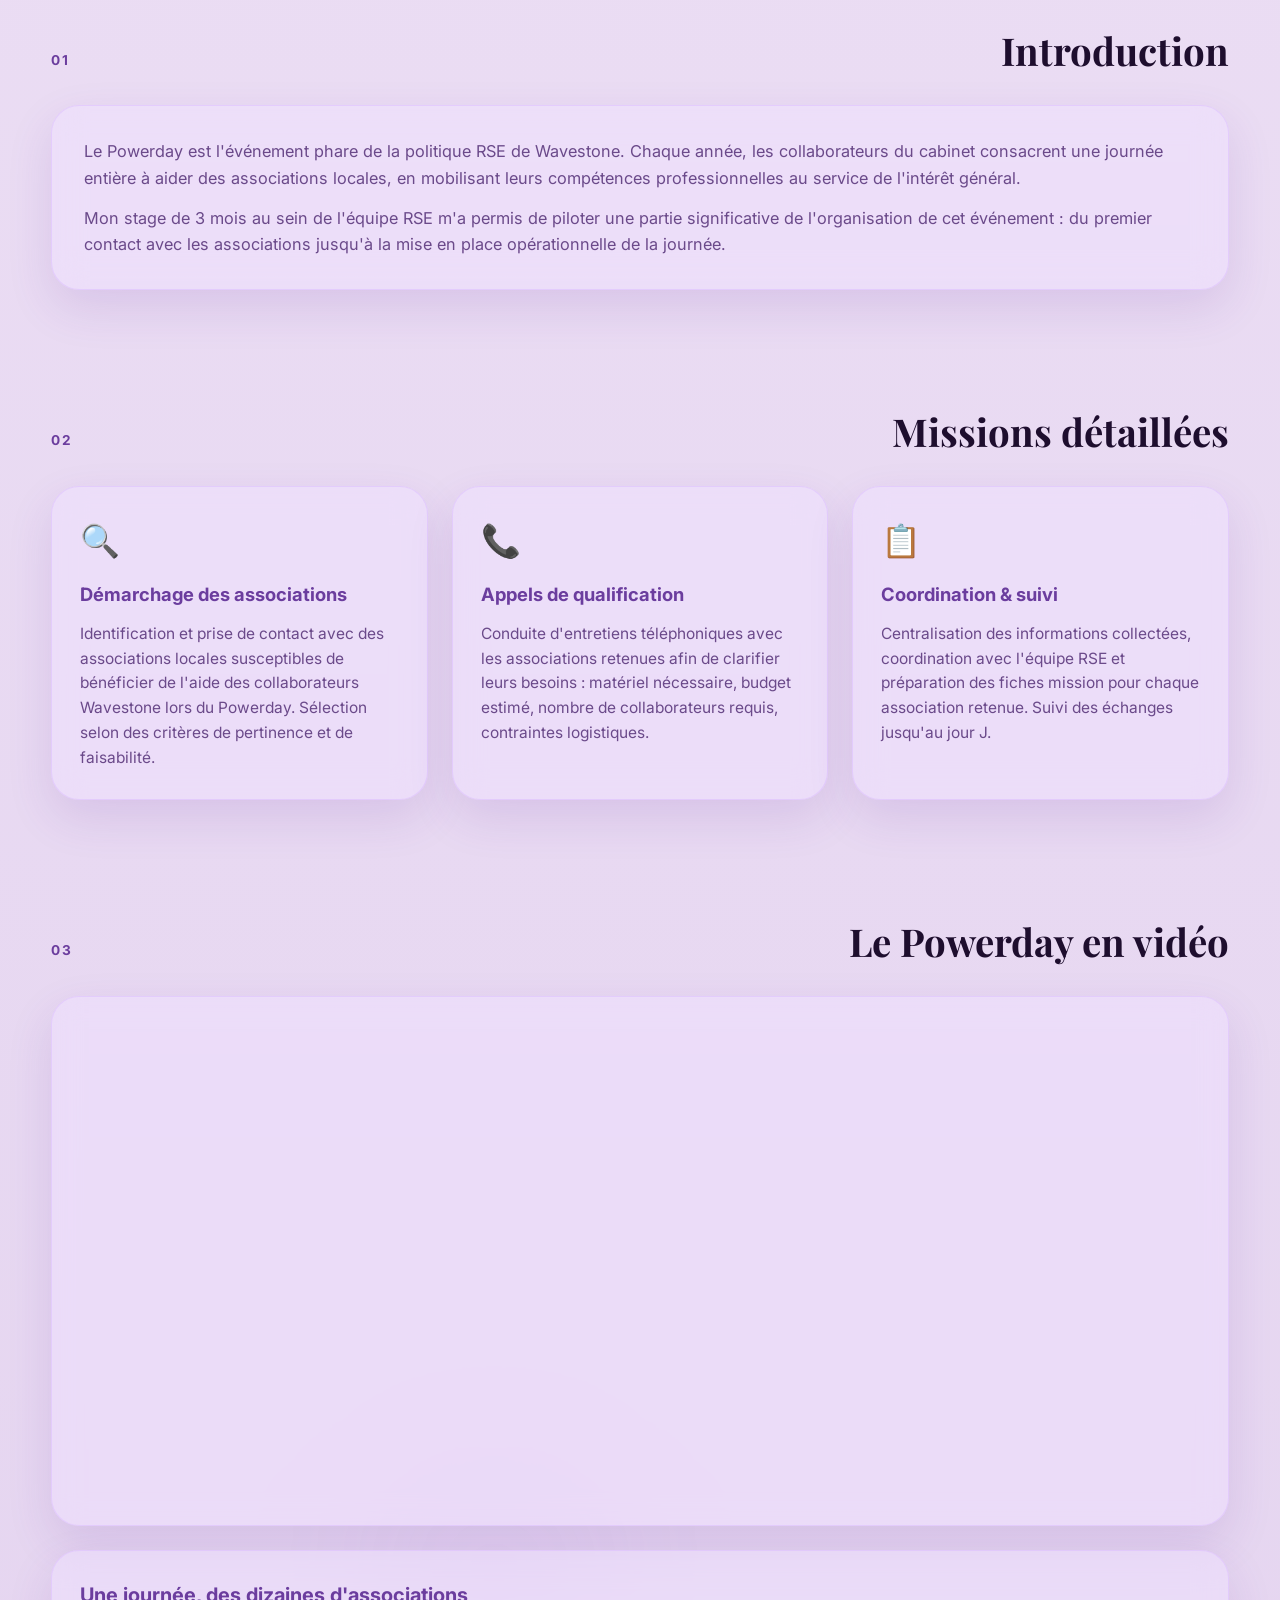
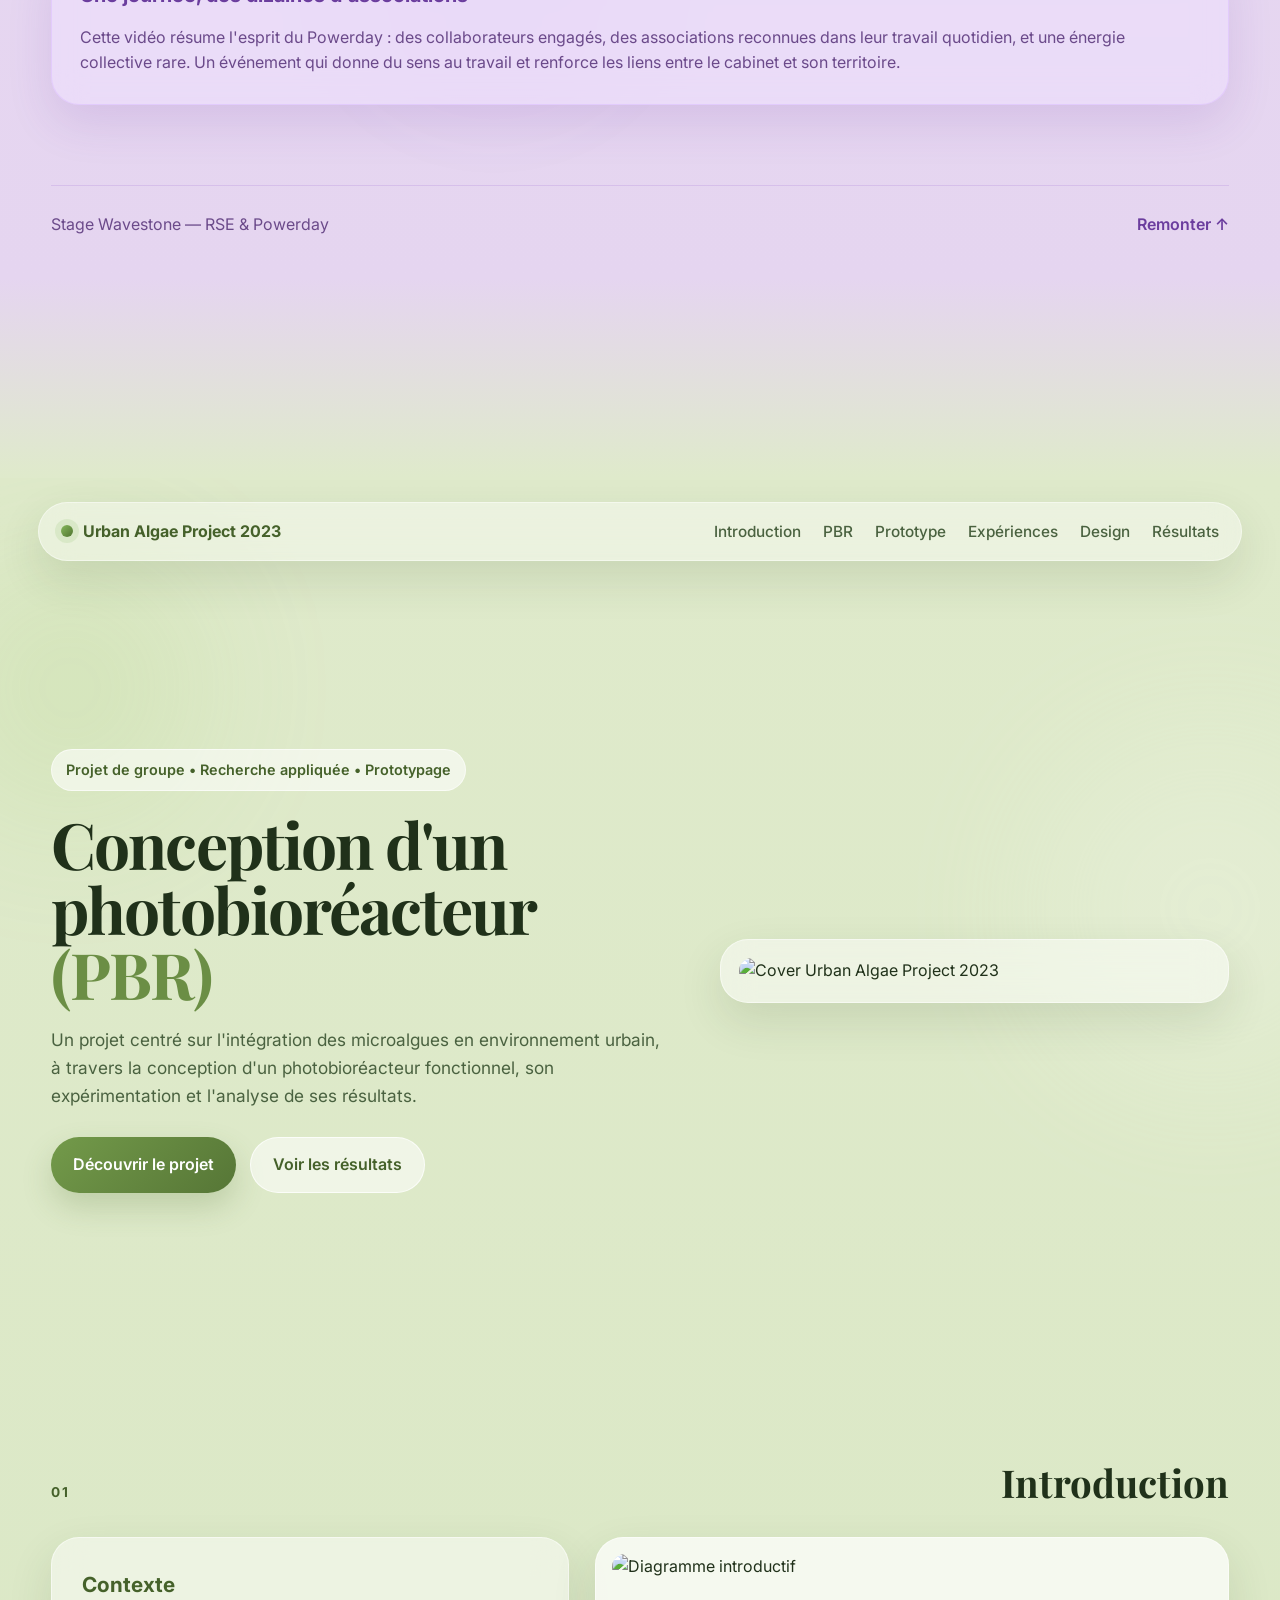
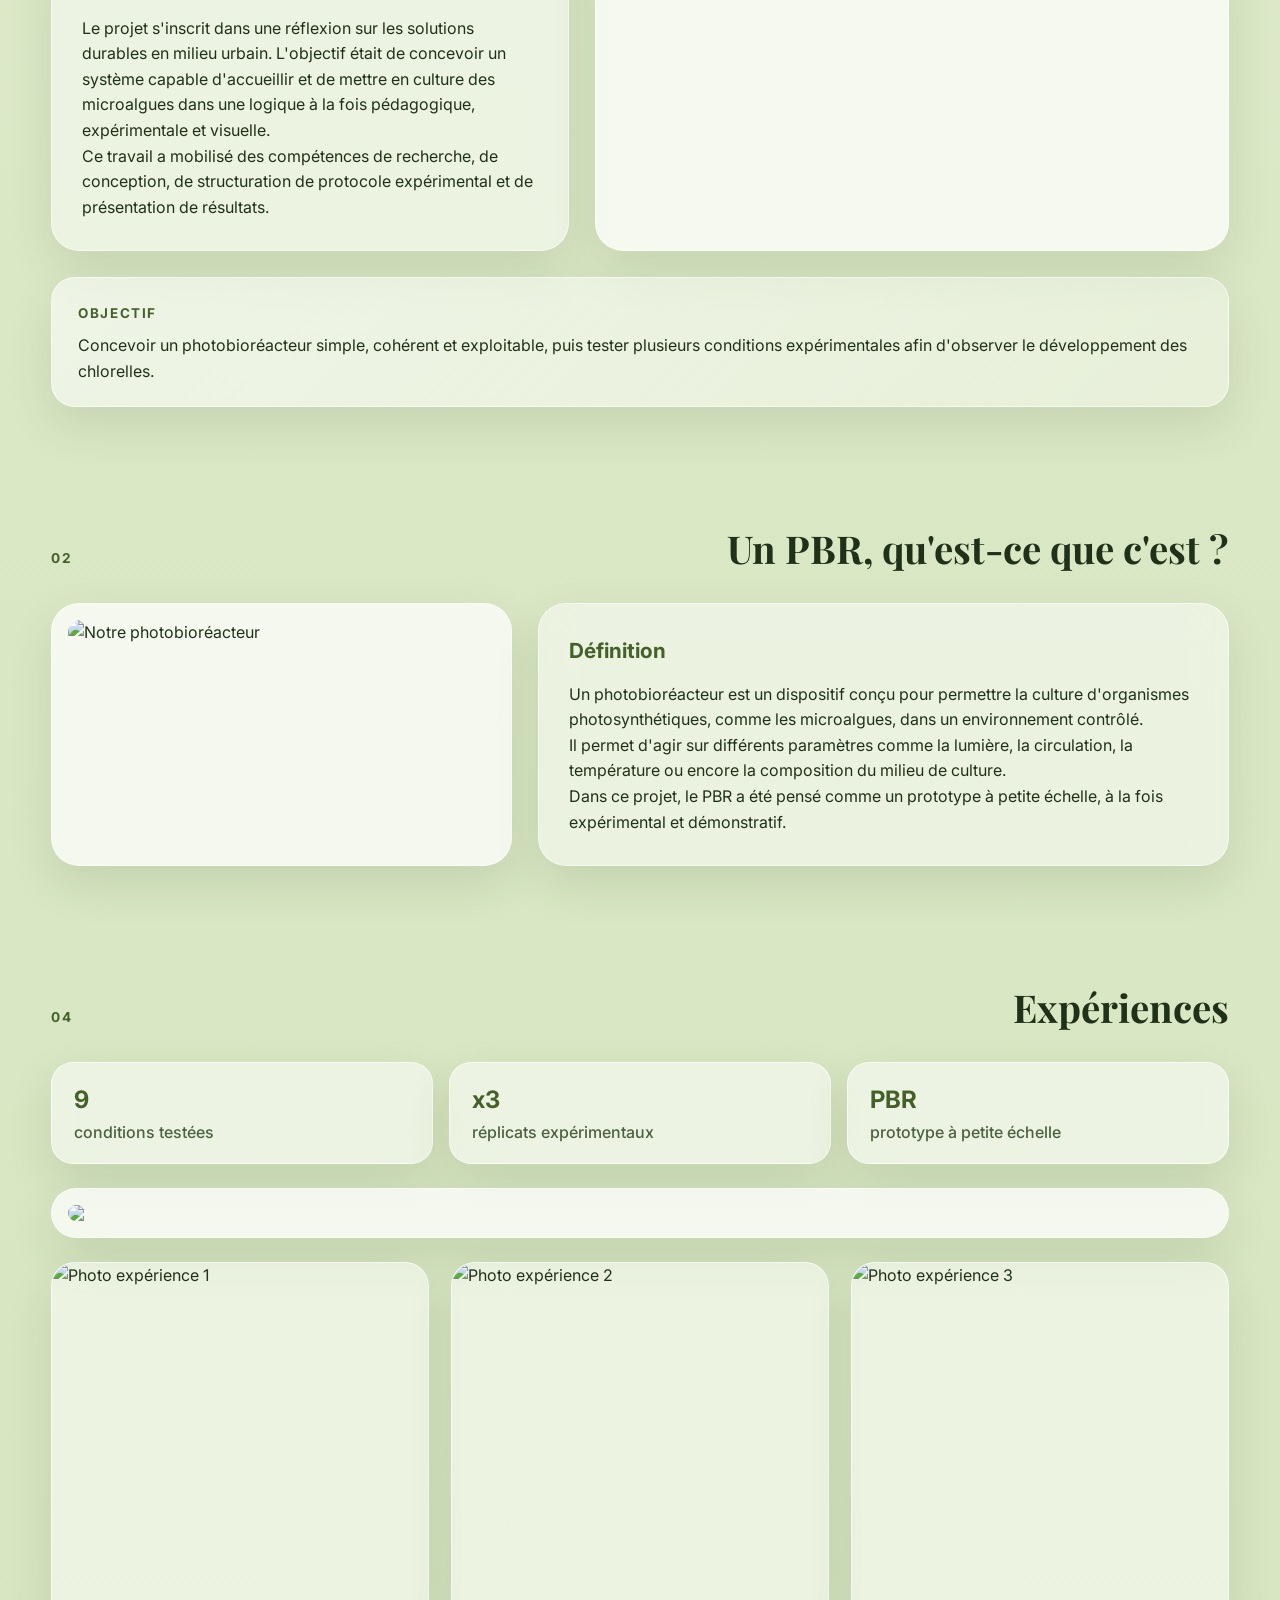
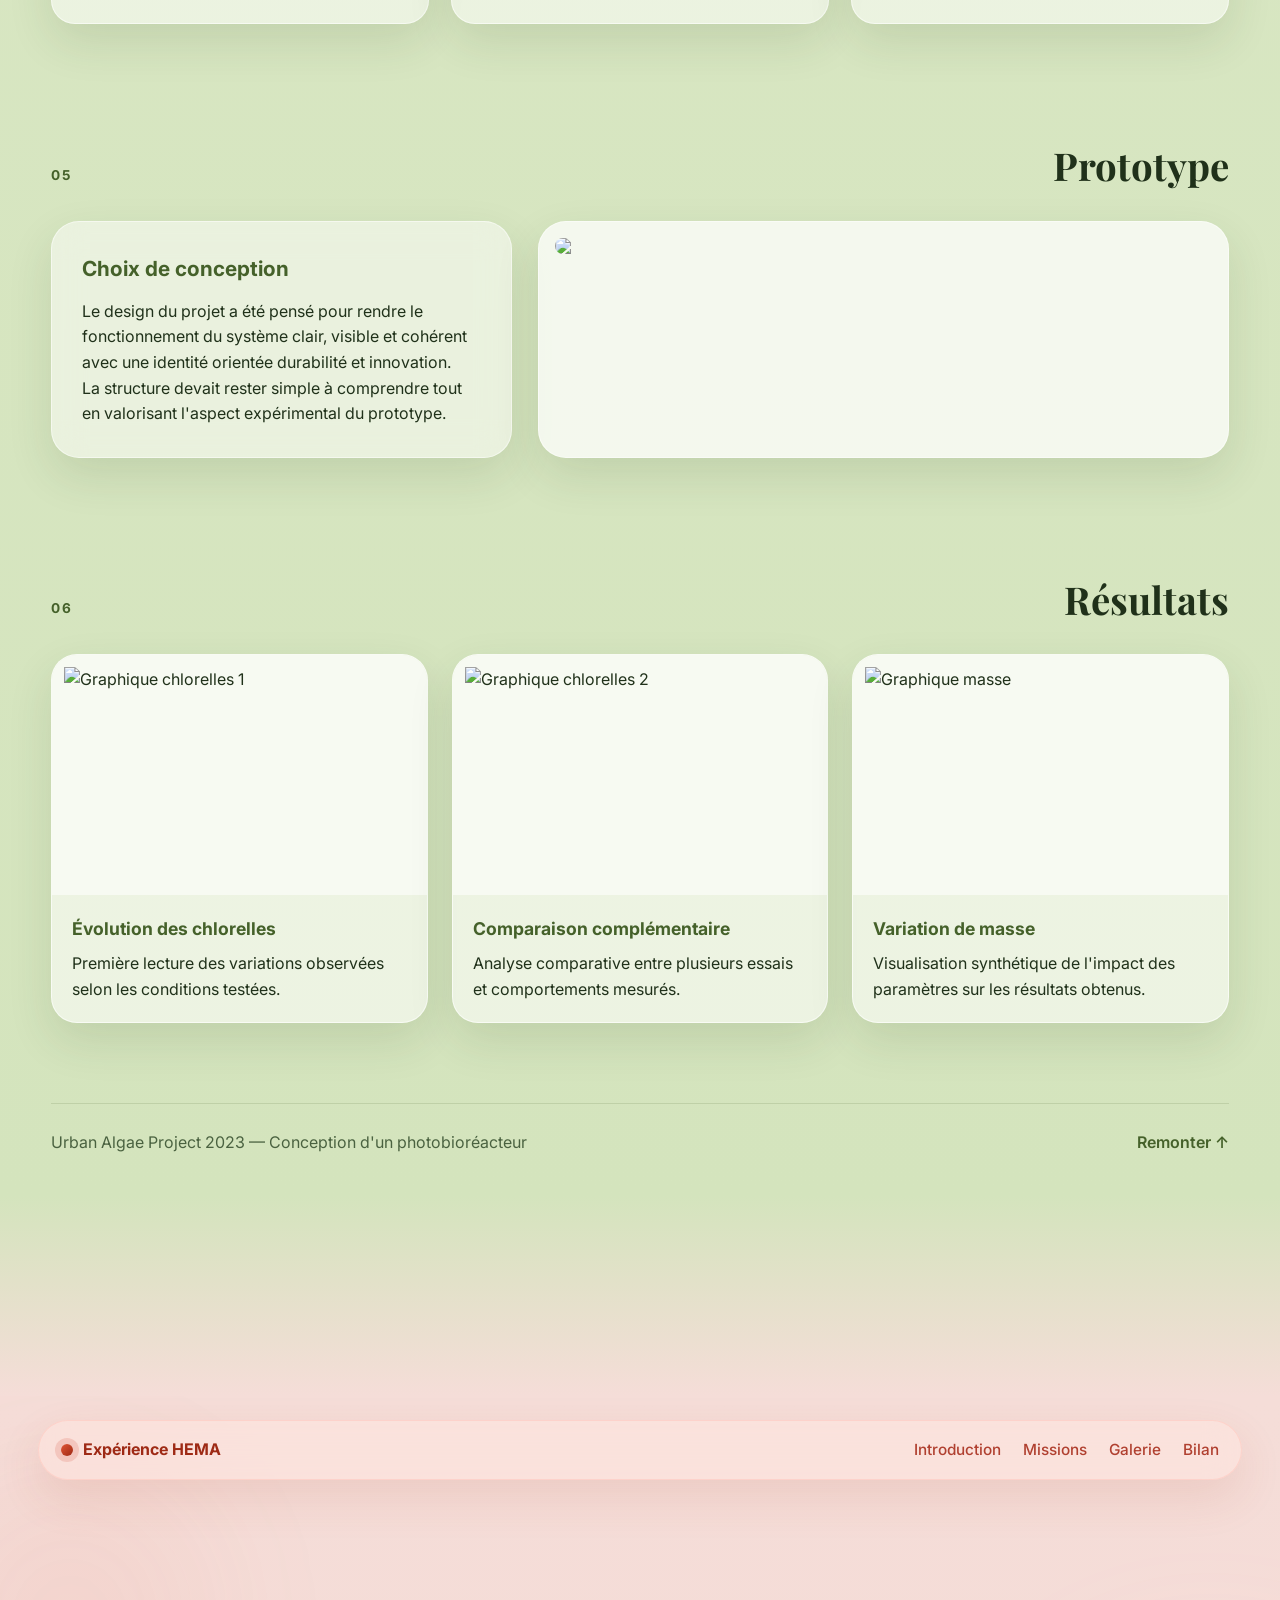
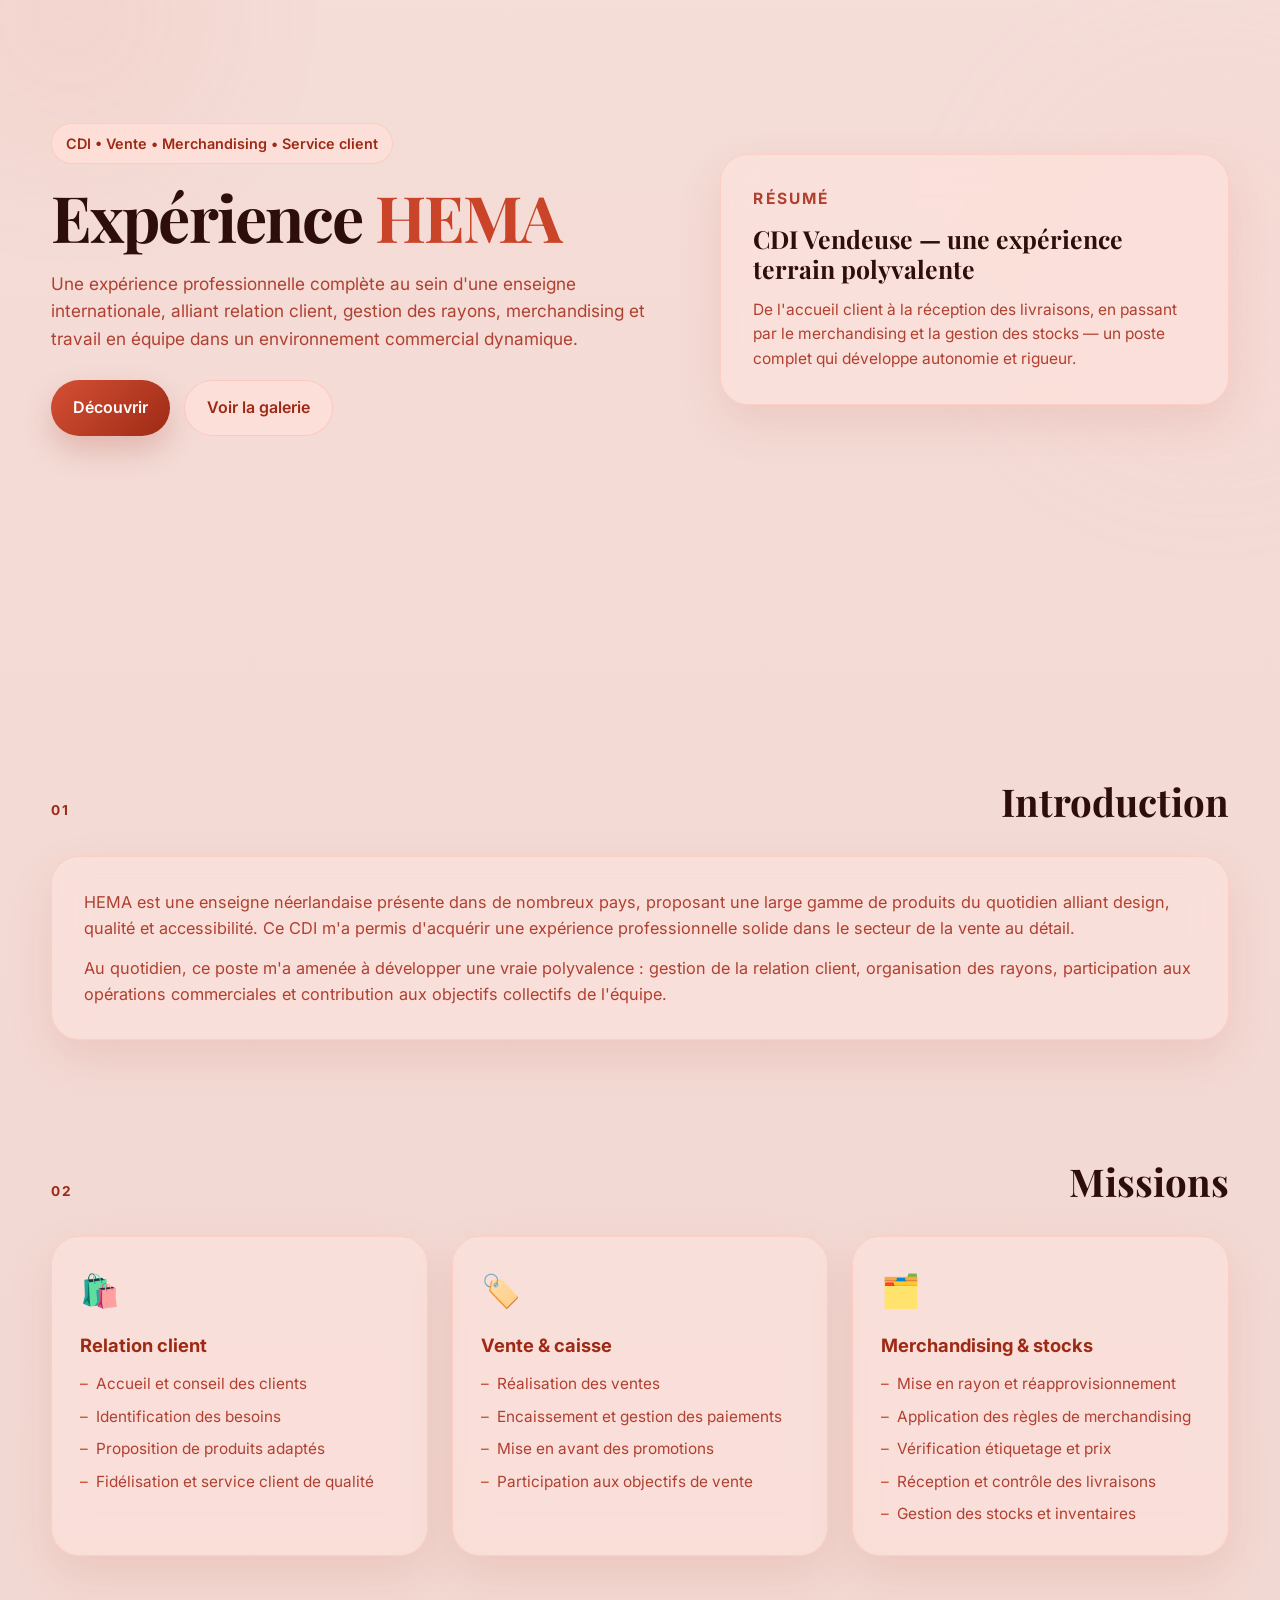
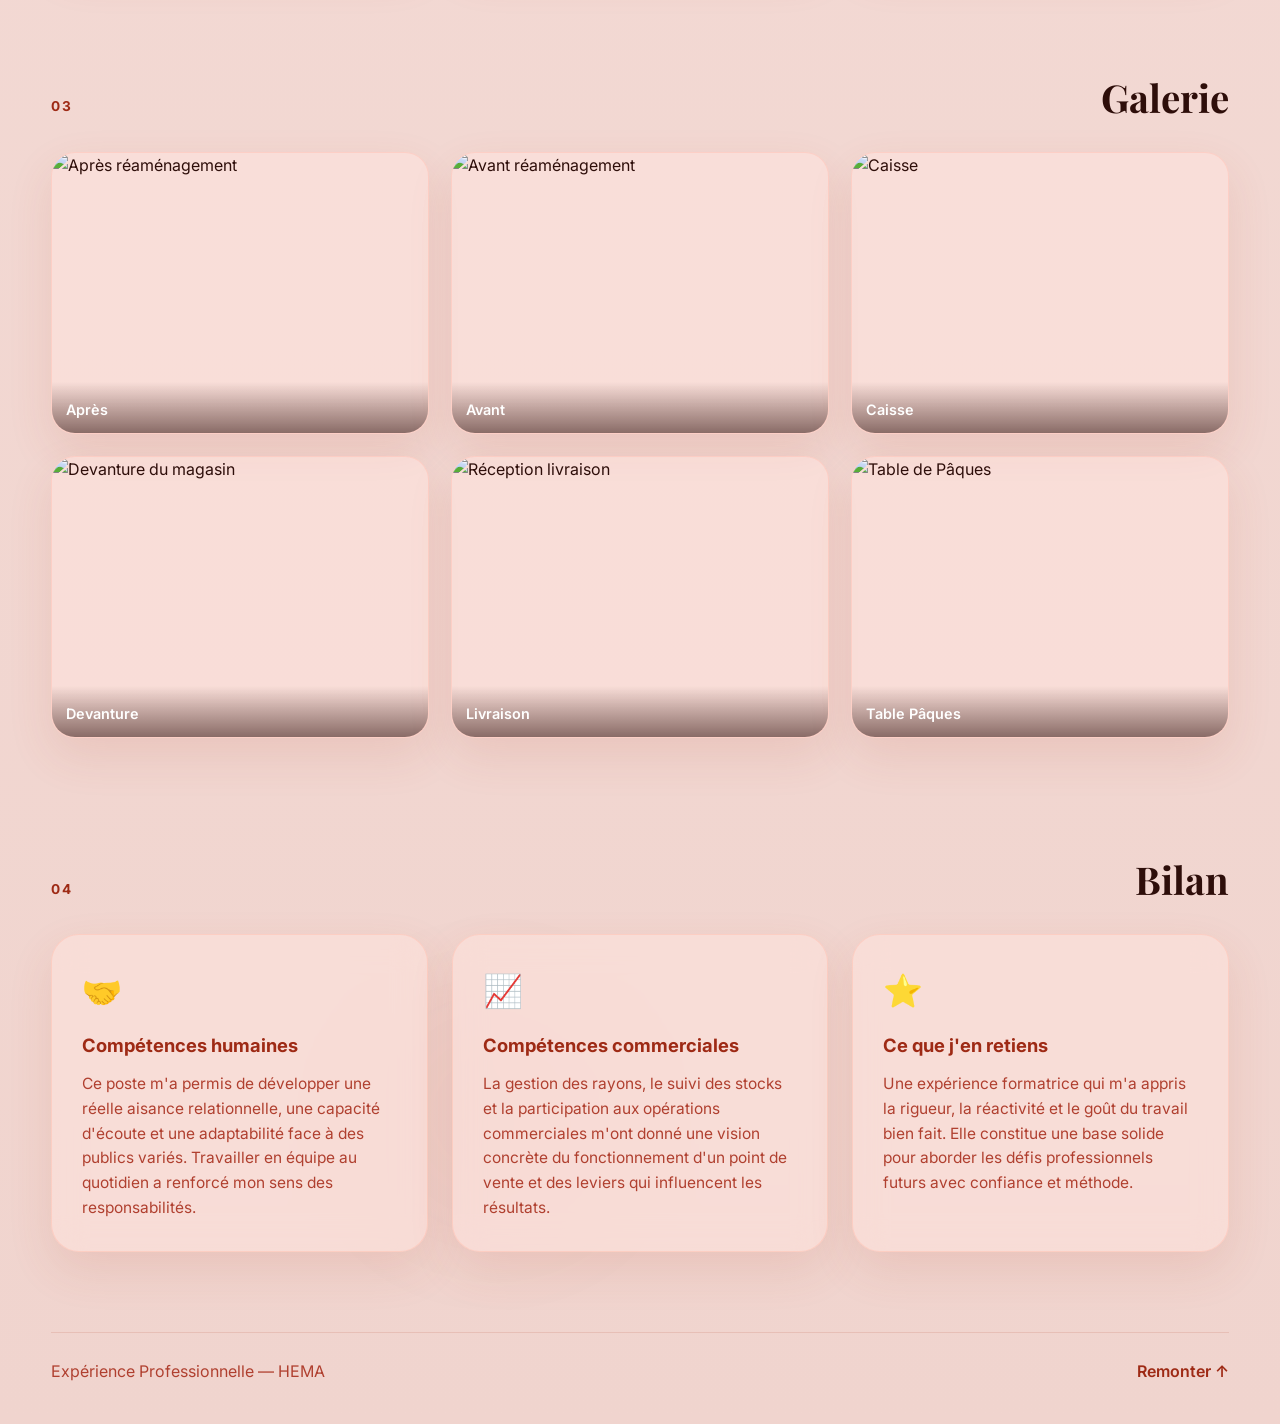
==== commit 20440fa8: "Update index.html" ====
--- a/index.html
+++ b/index.html
@@ -137,13 +137,12 @@
         <h2>Vidéo d'introduction</h2>
       </div>
       <div class="video-frame-card reveal">
-        <iframe
-          width="100%" height="500"
-          src="src="https://www.youtube.com/embed/5Jv6UCYM2fA"
-          title="Vidéo d'introduction EDF"
-          frameborder="0"
-          allow="accelerometer; autoplay; clipboard-write; encrypted-media; gyroscope; picture-in-picture; web-share"
-          allowfullscreen>
+        <iframe 
+        width="100%" height="500"
+        src="https://drive.google.com/file/d/1SHHJ8CbOjVL9dhSR-esSCYYbIpAvJty8/preview"
+        title="Vidéo d'introduction EDF"
+        allow="autoplay"
+        allowfullscreen>
         </iframe>
       </div>
       <article class="card glass explanatory-card reveal">
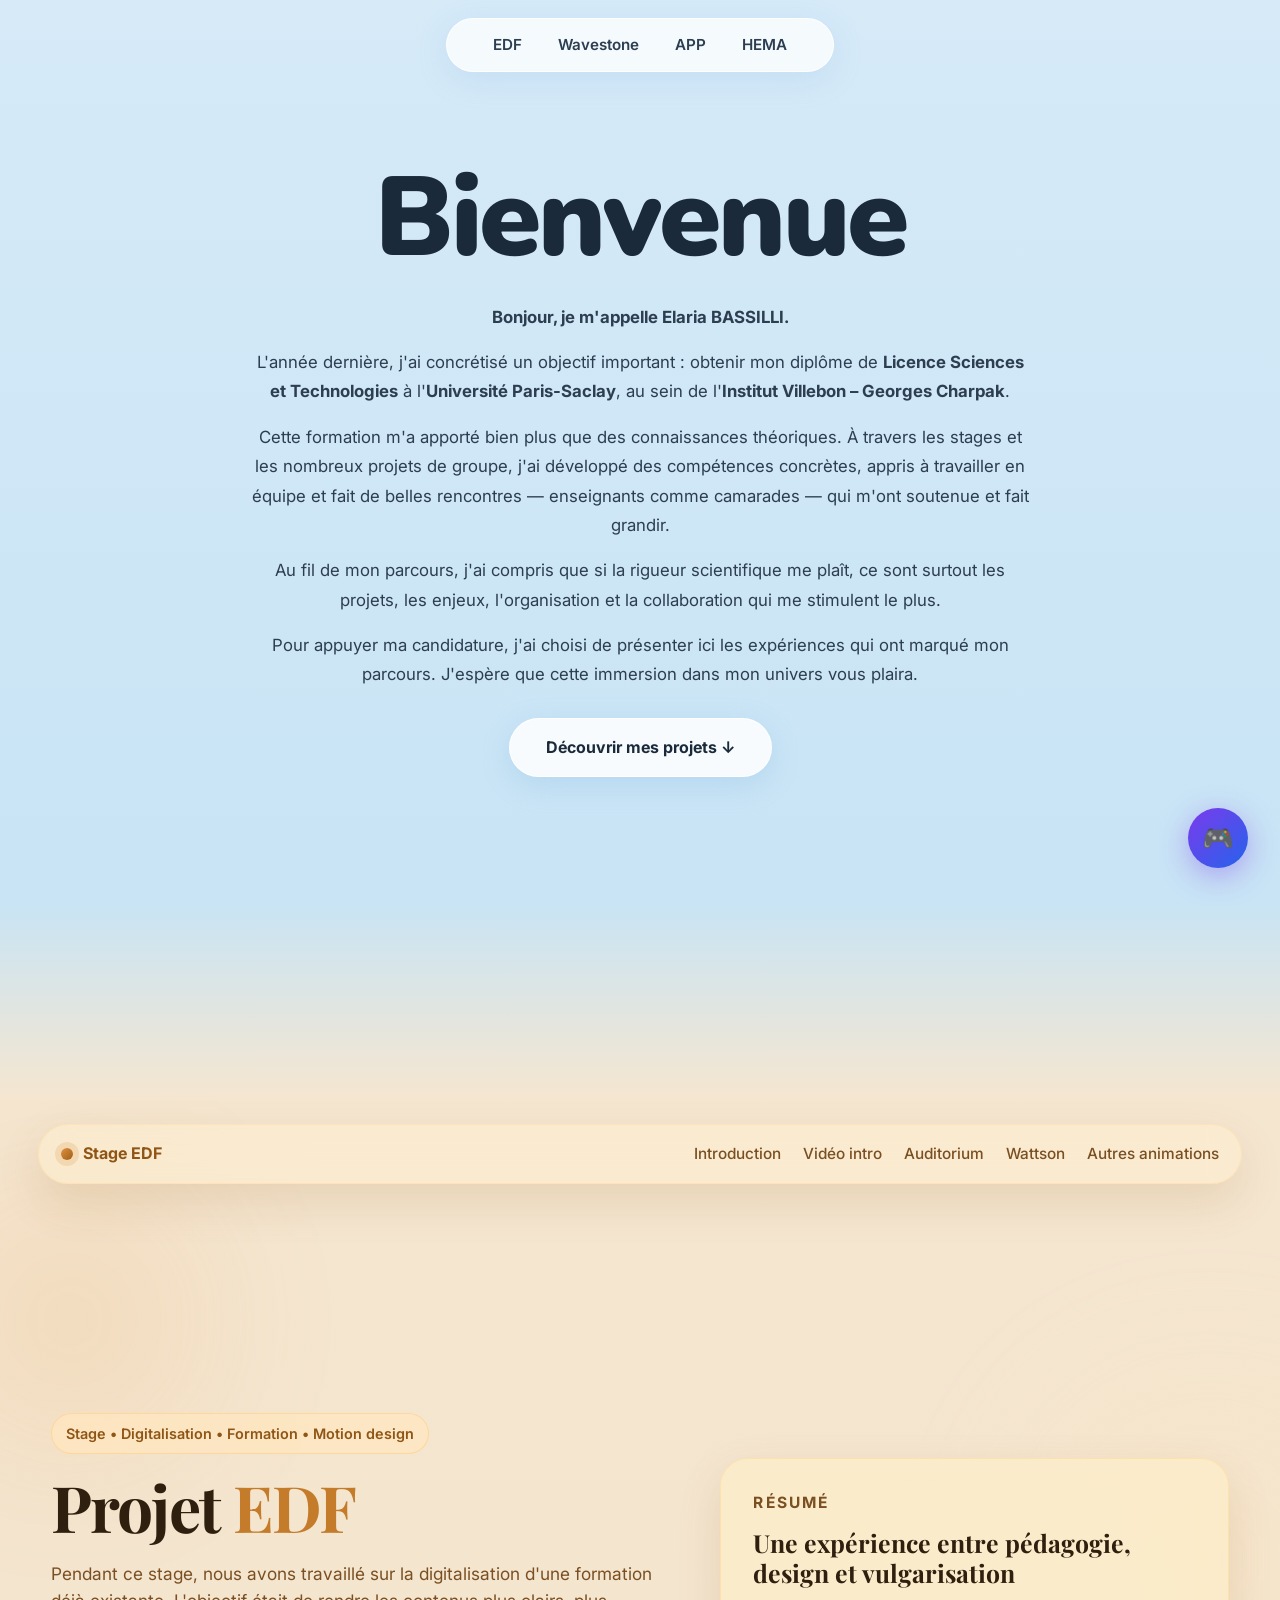
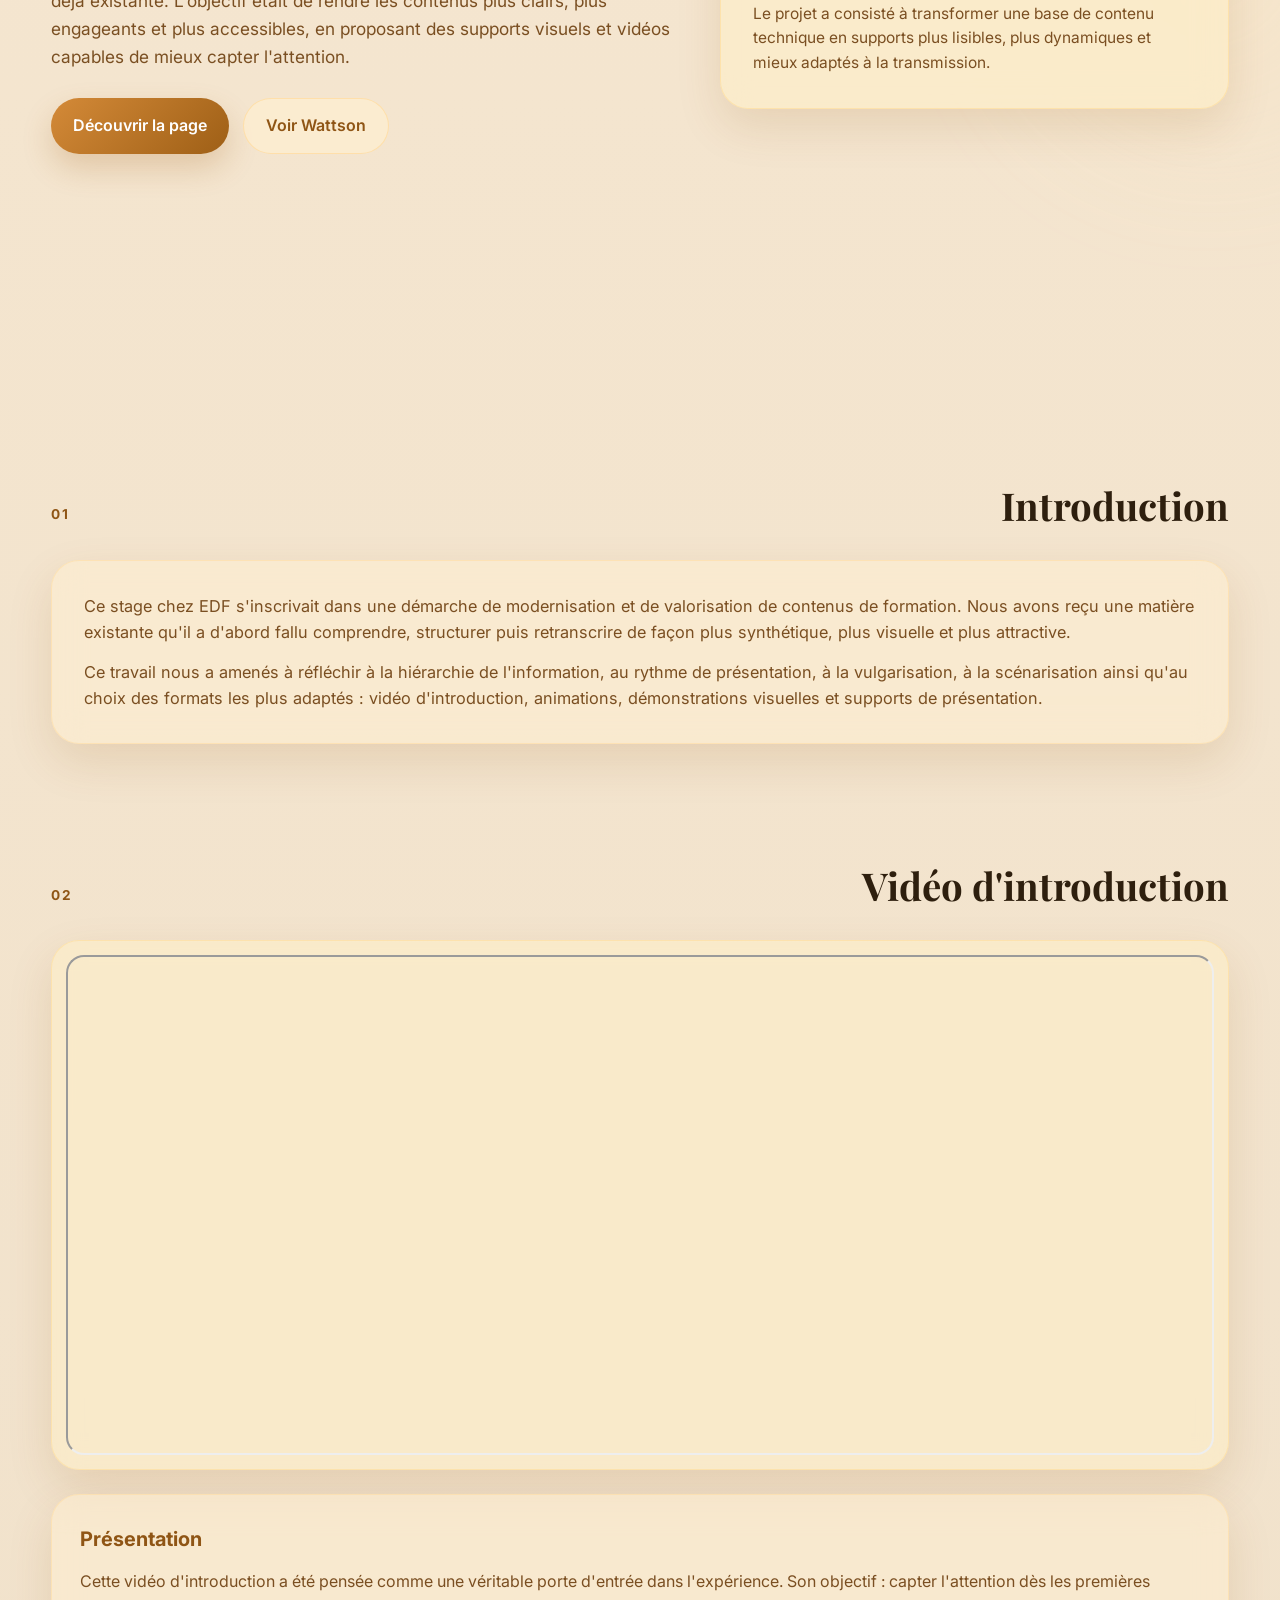
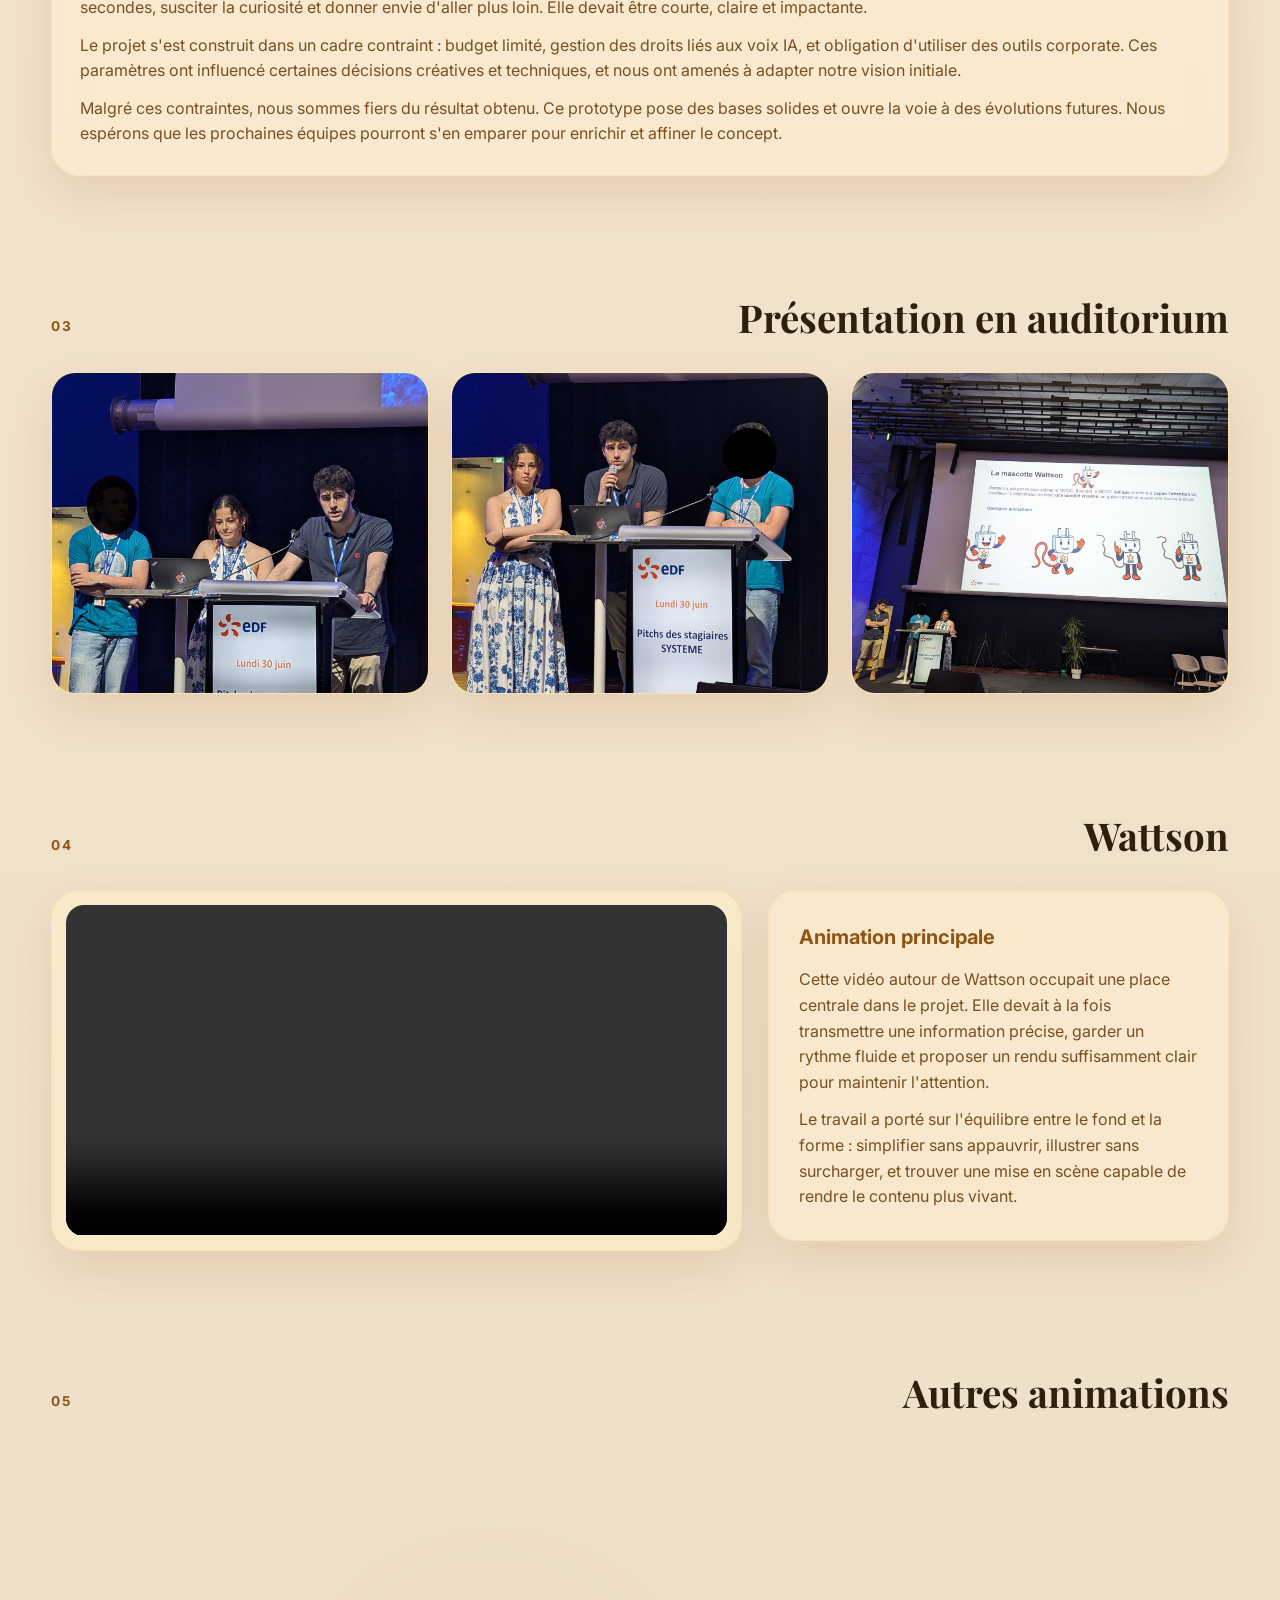
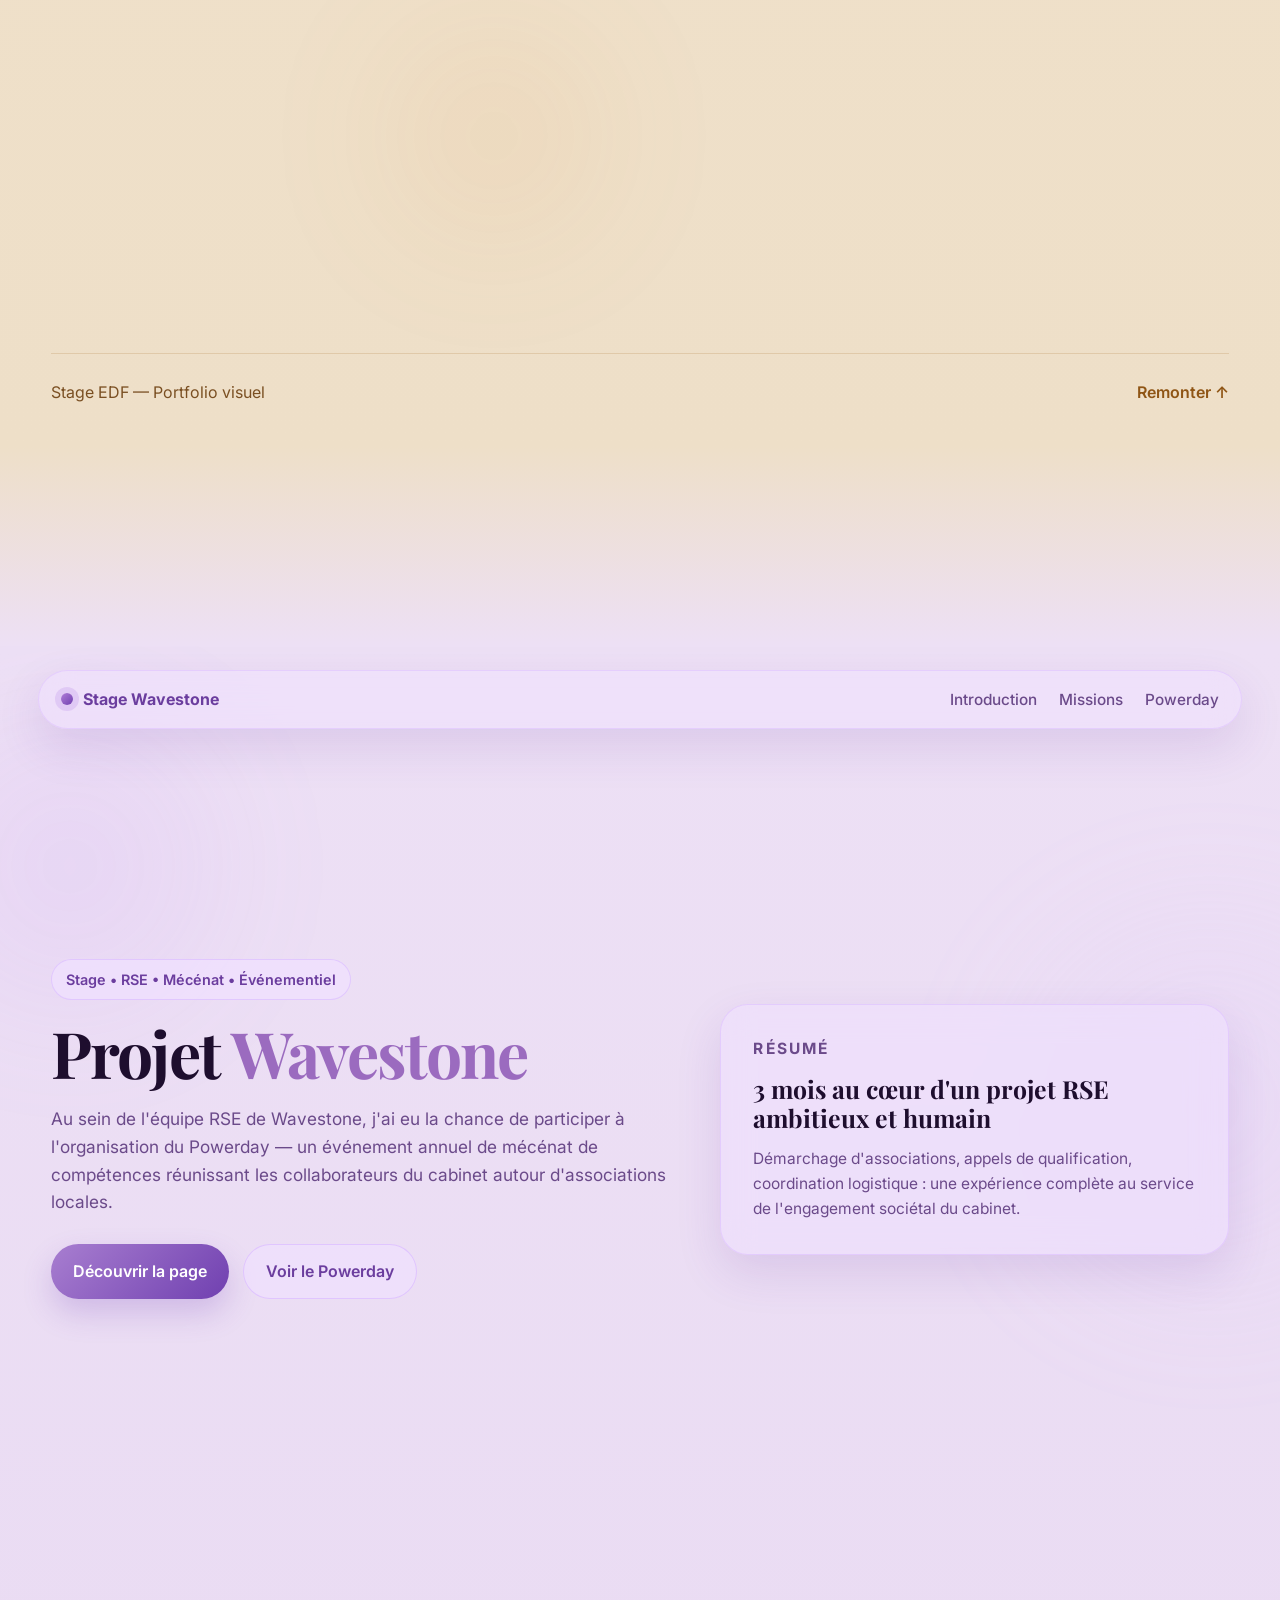
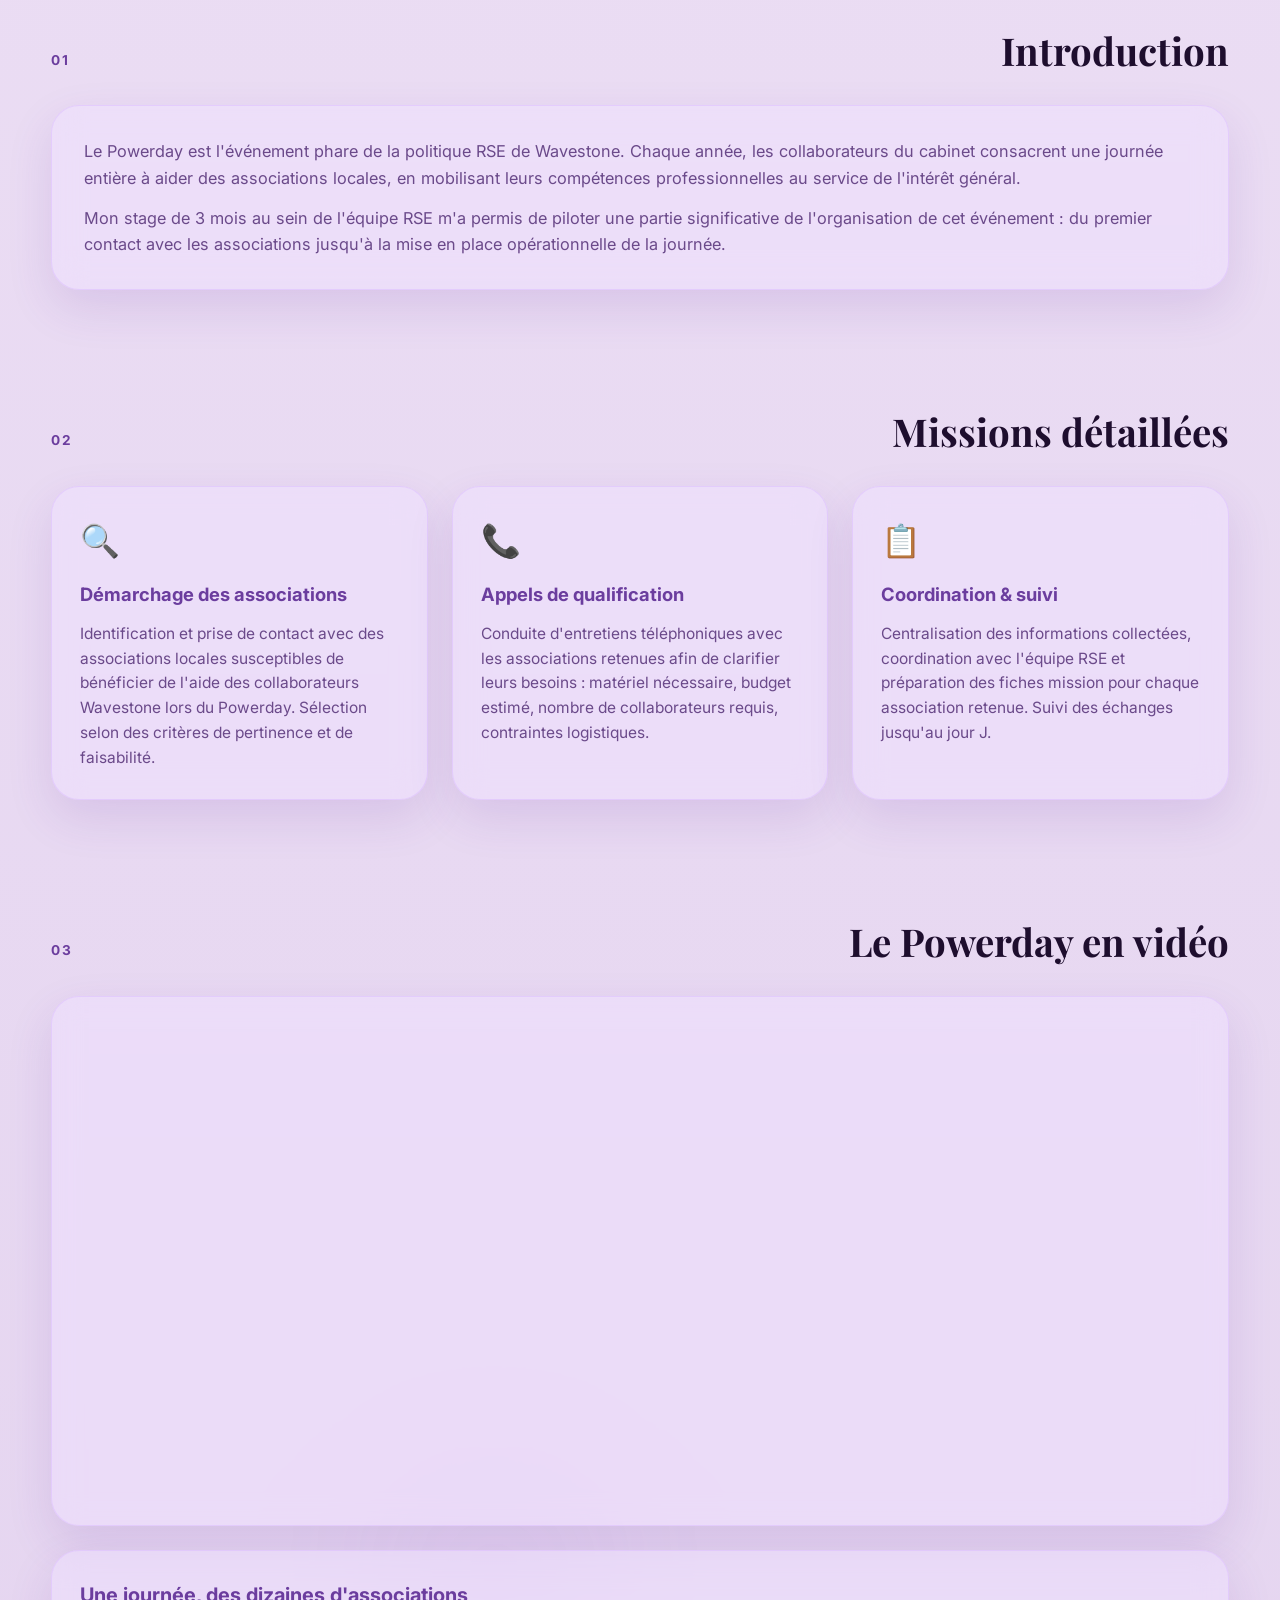
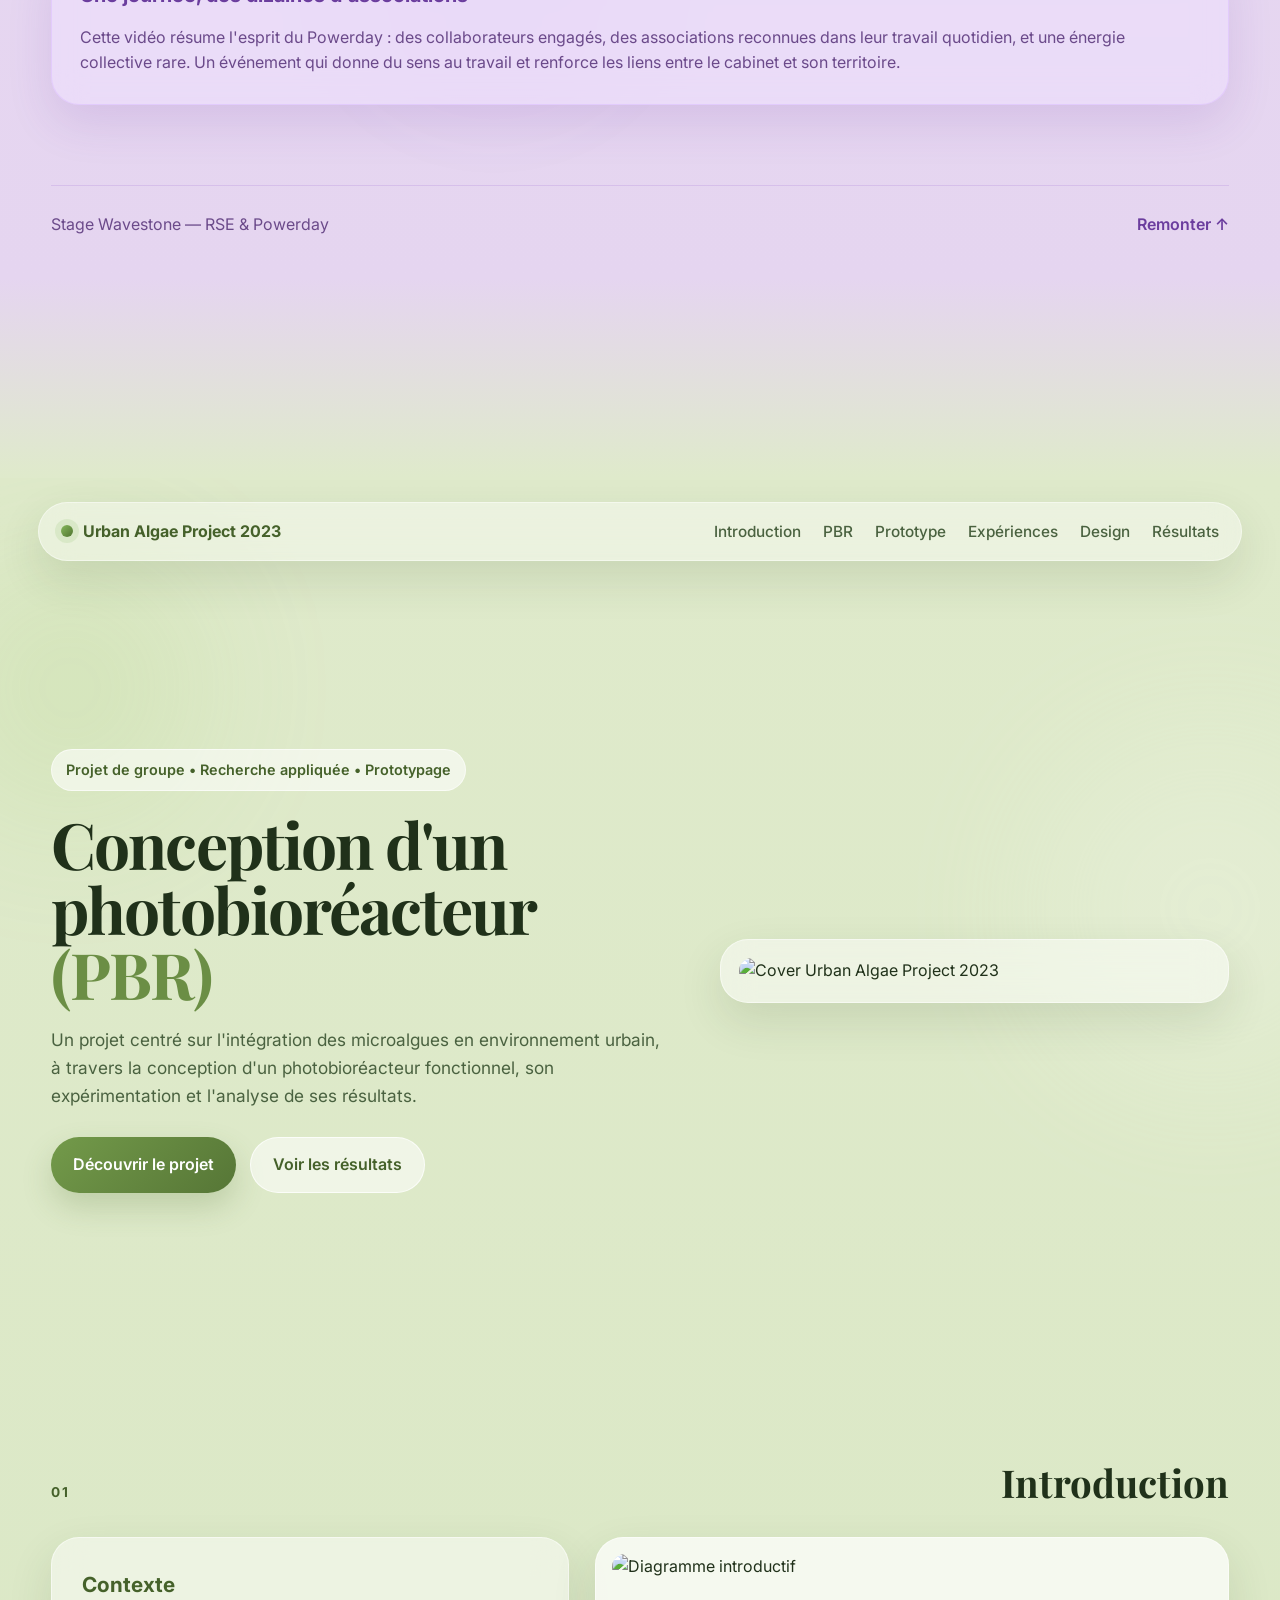
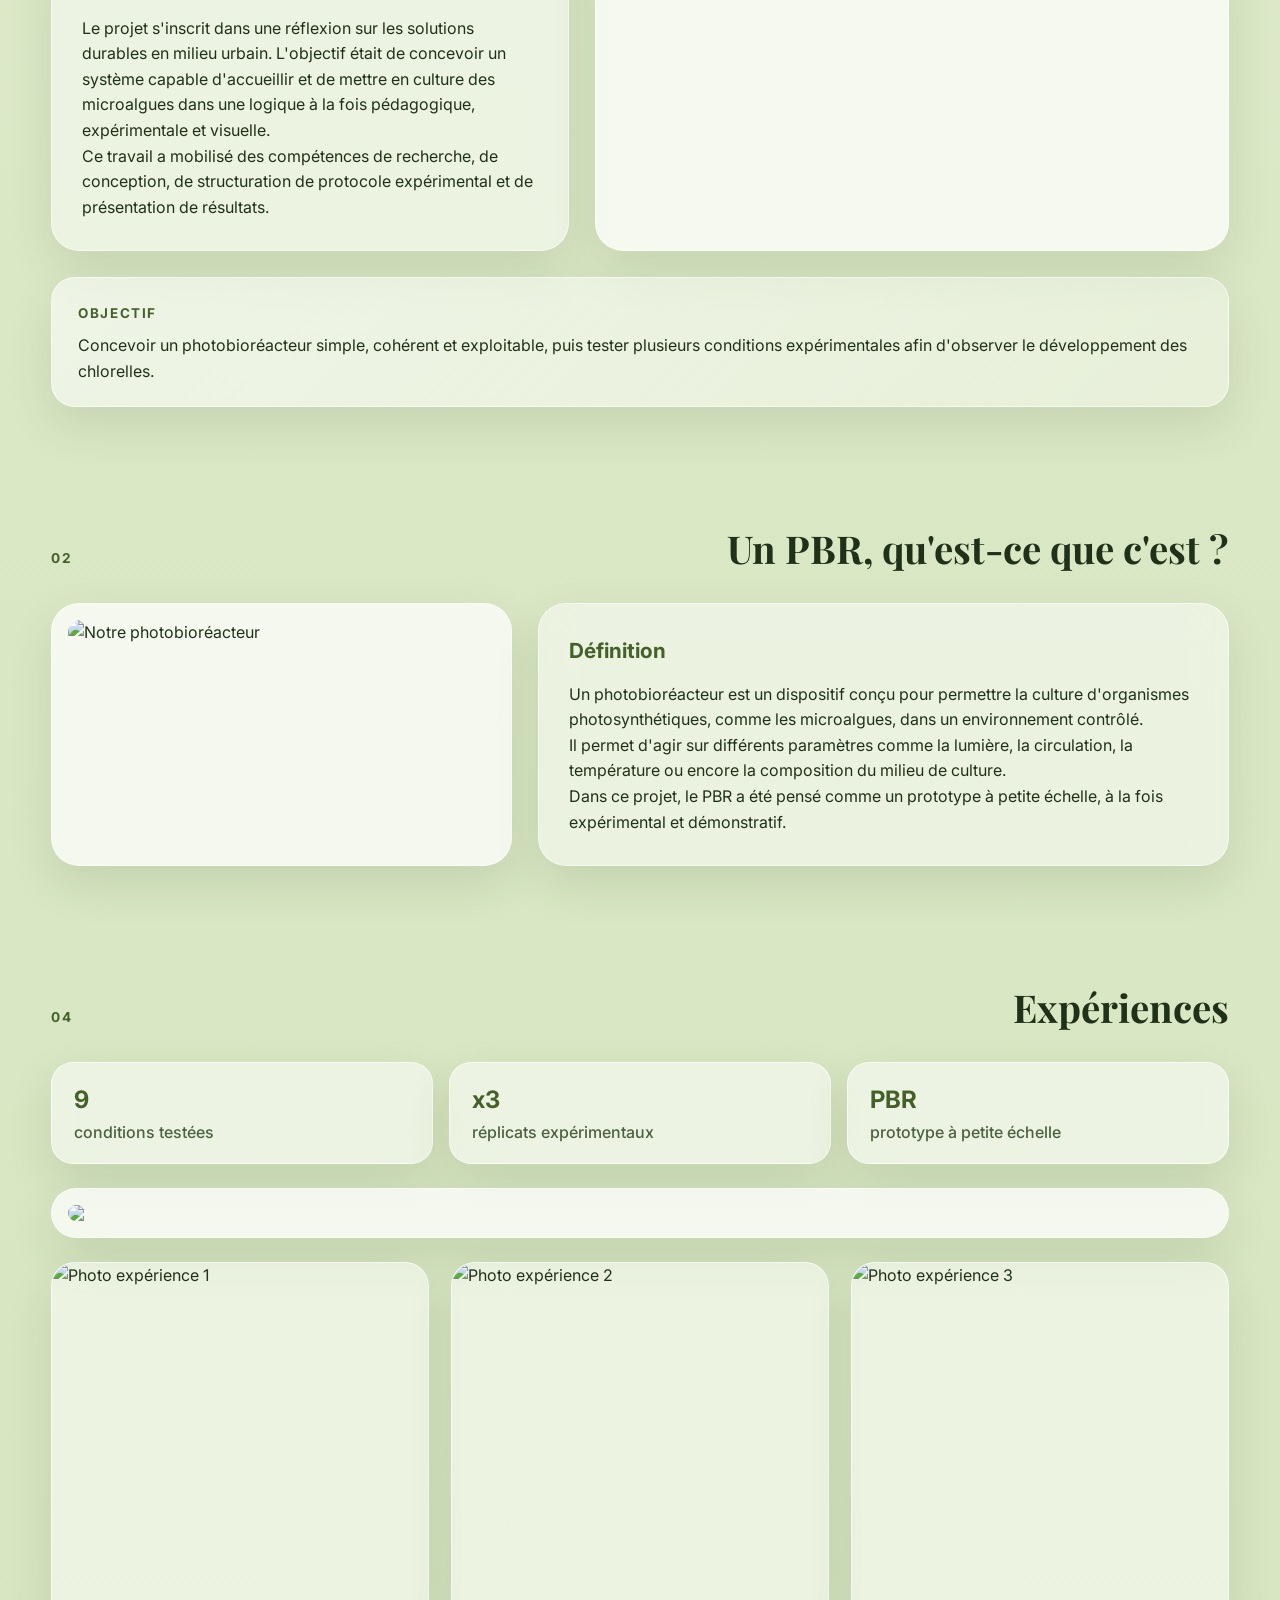
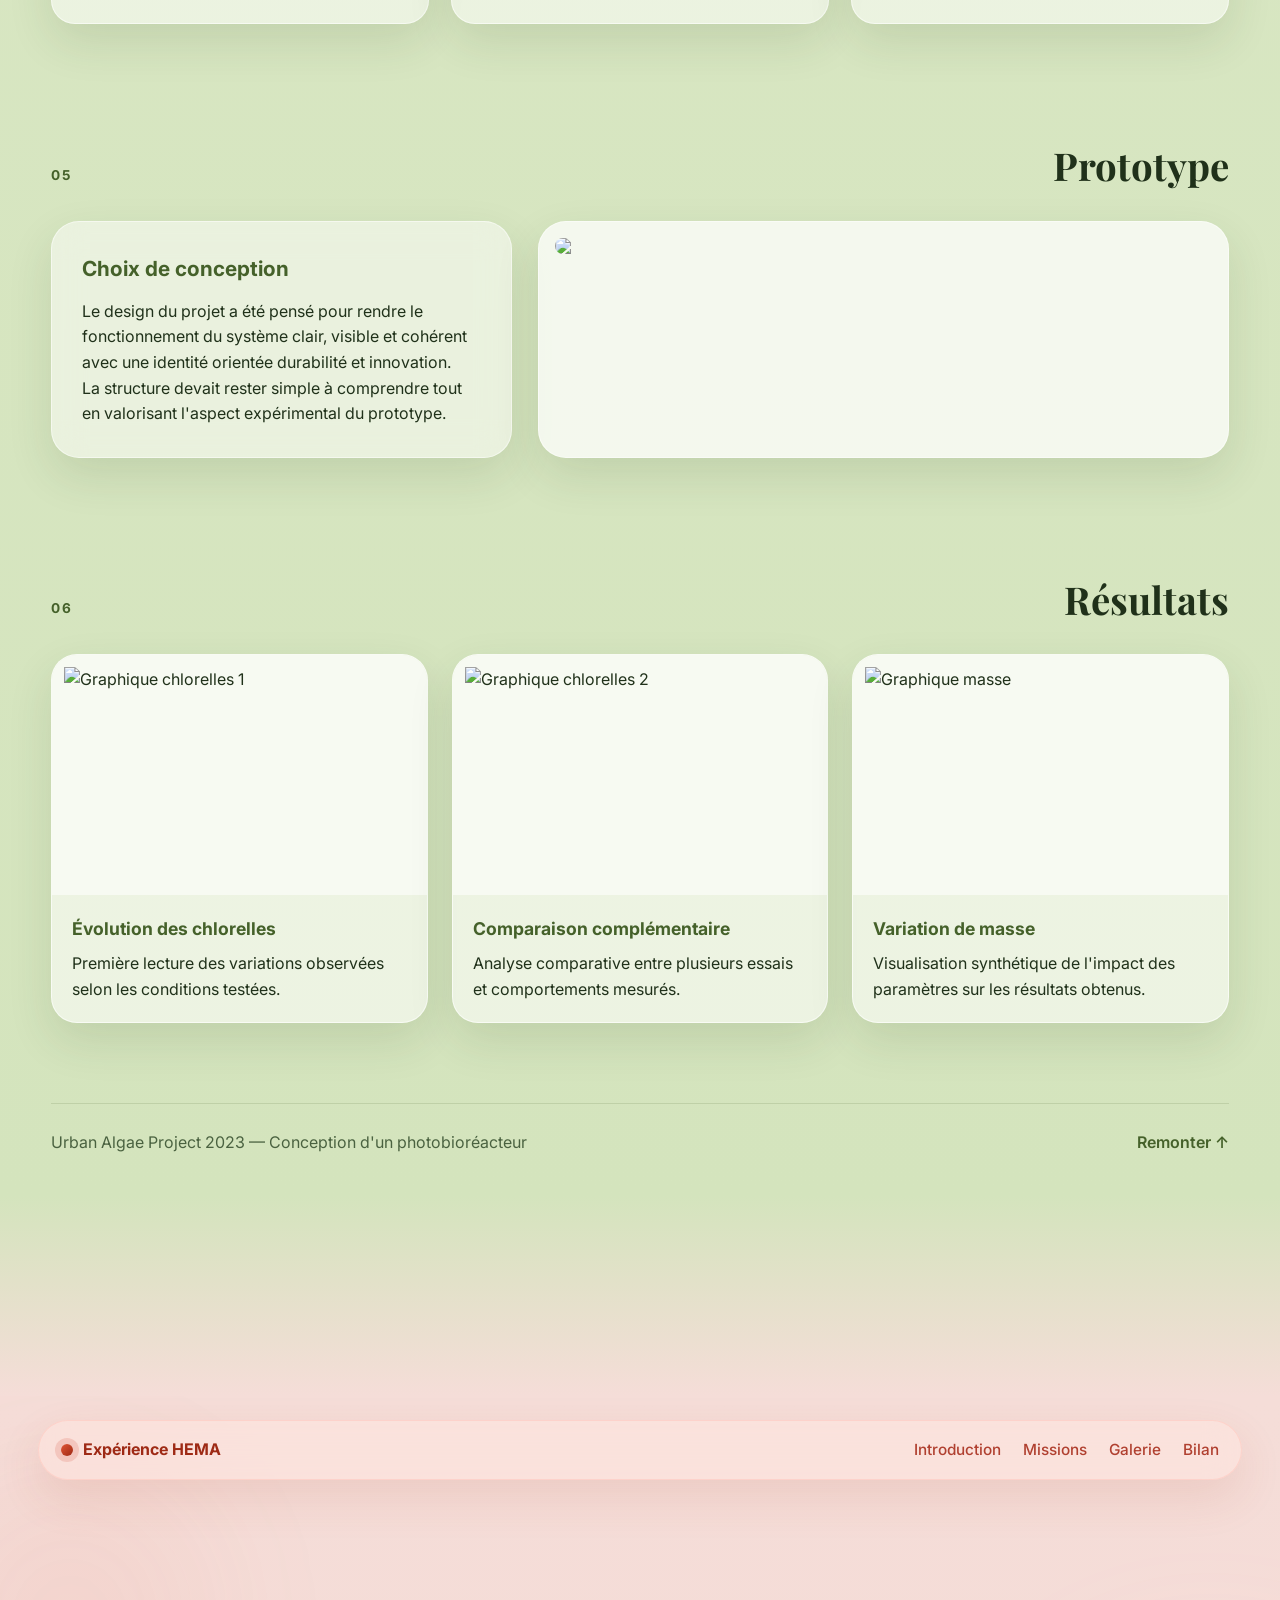
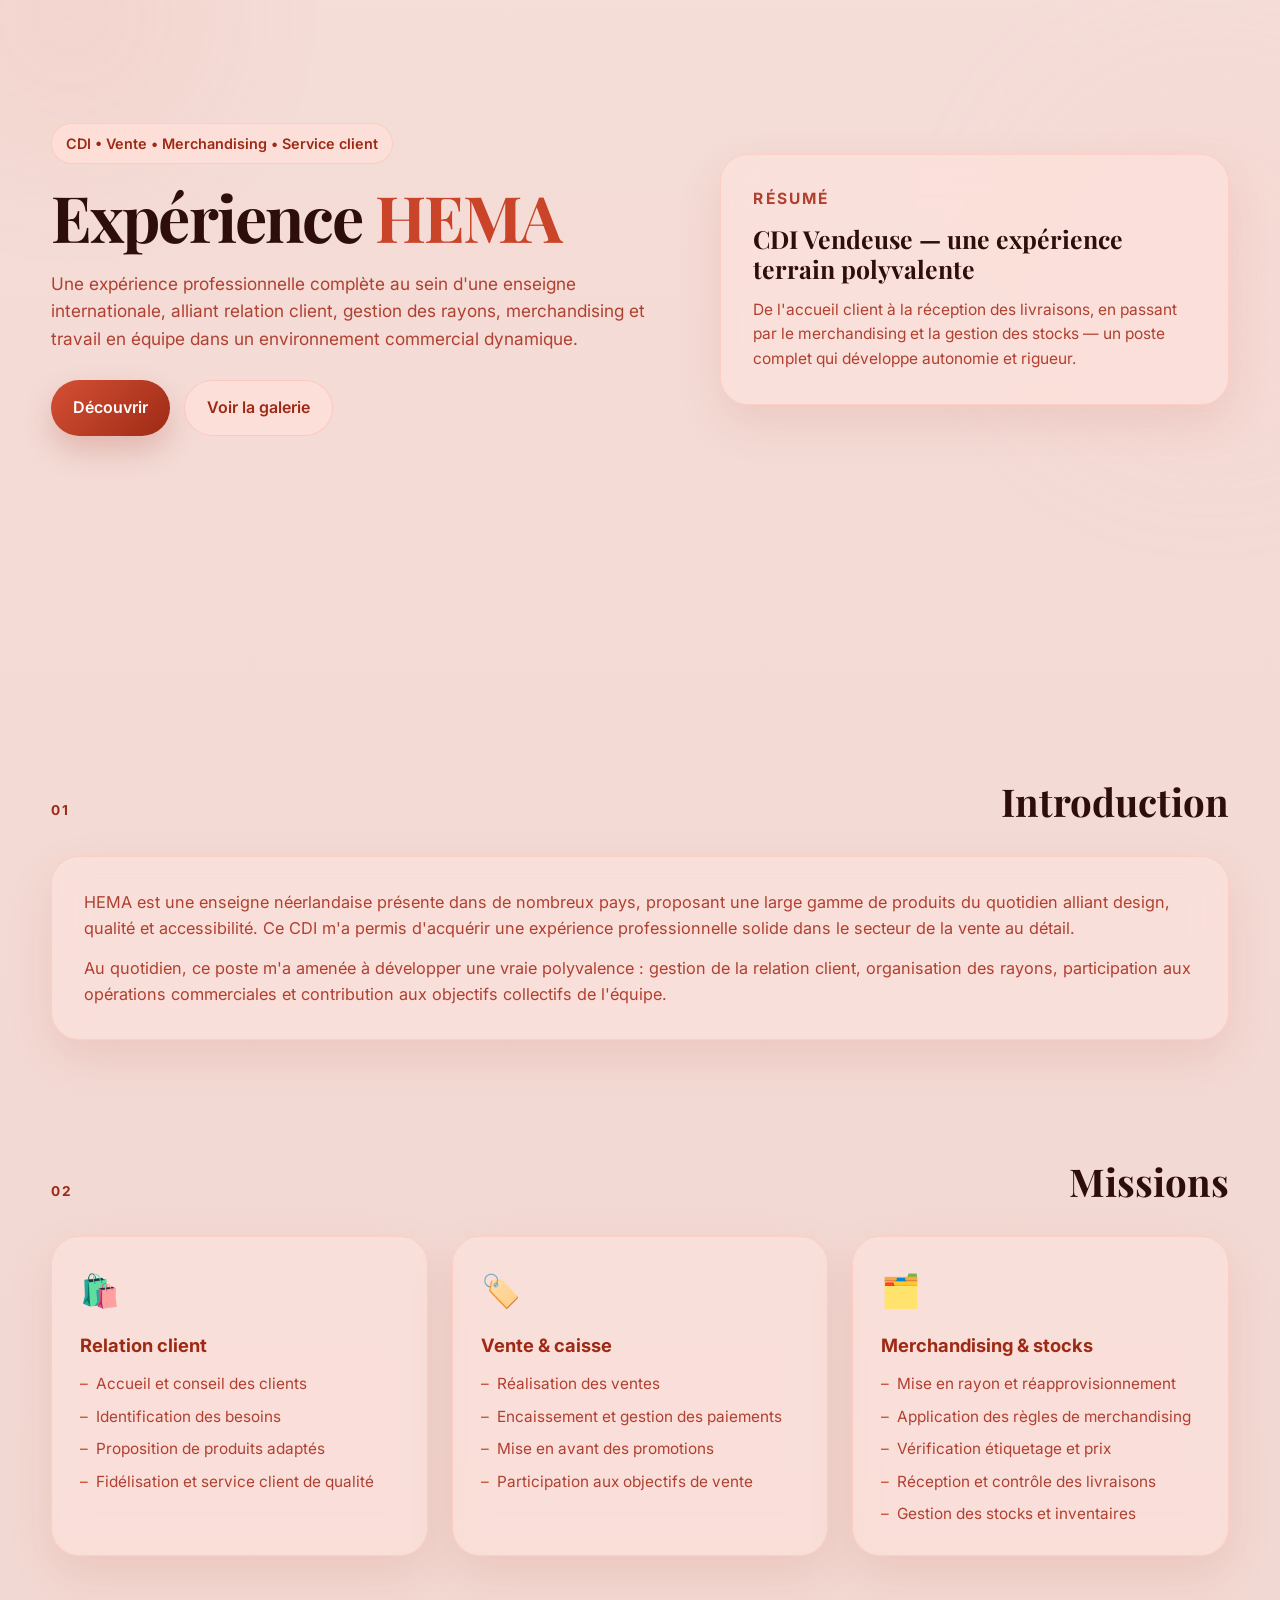
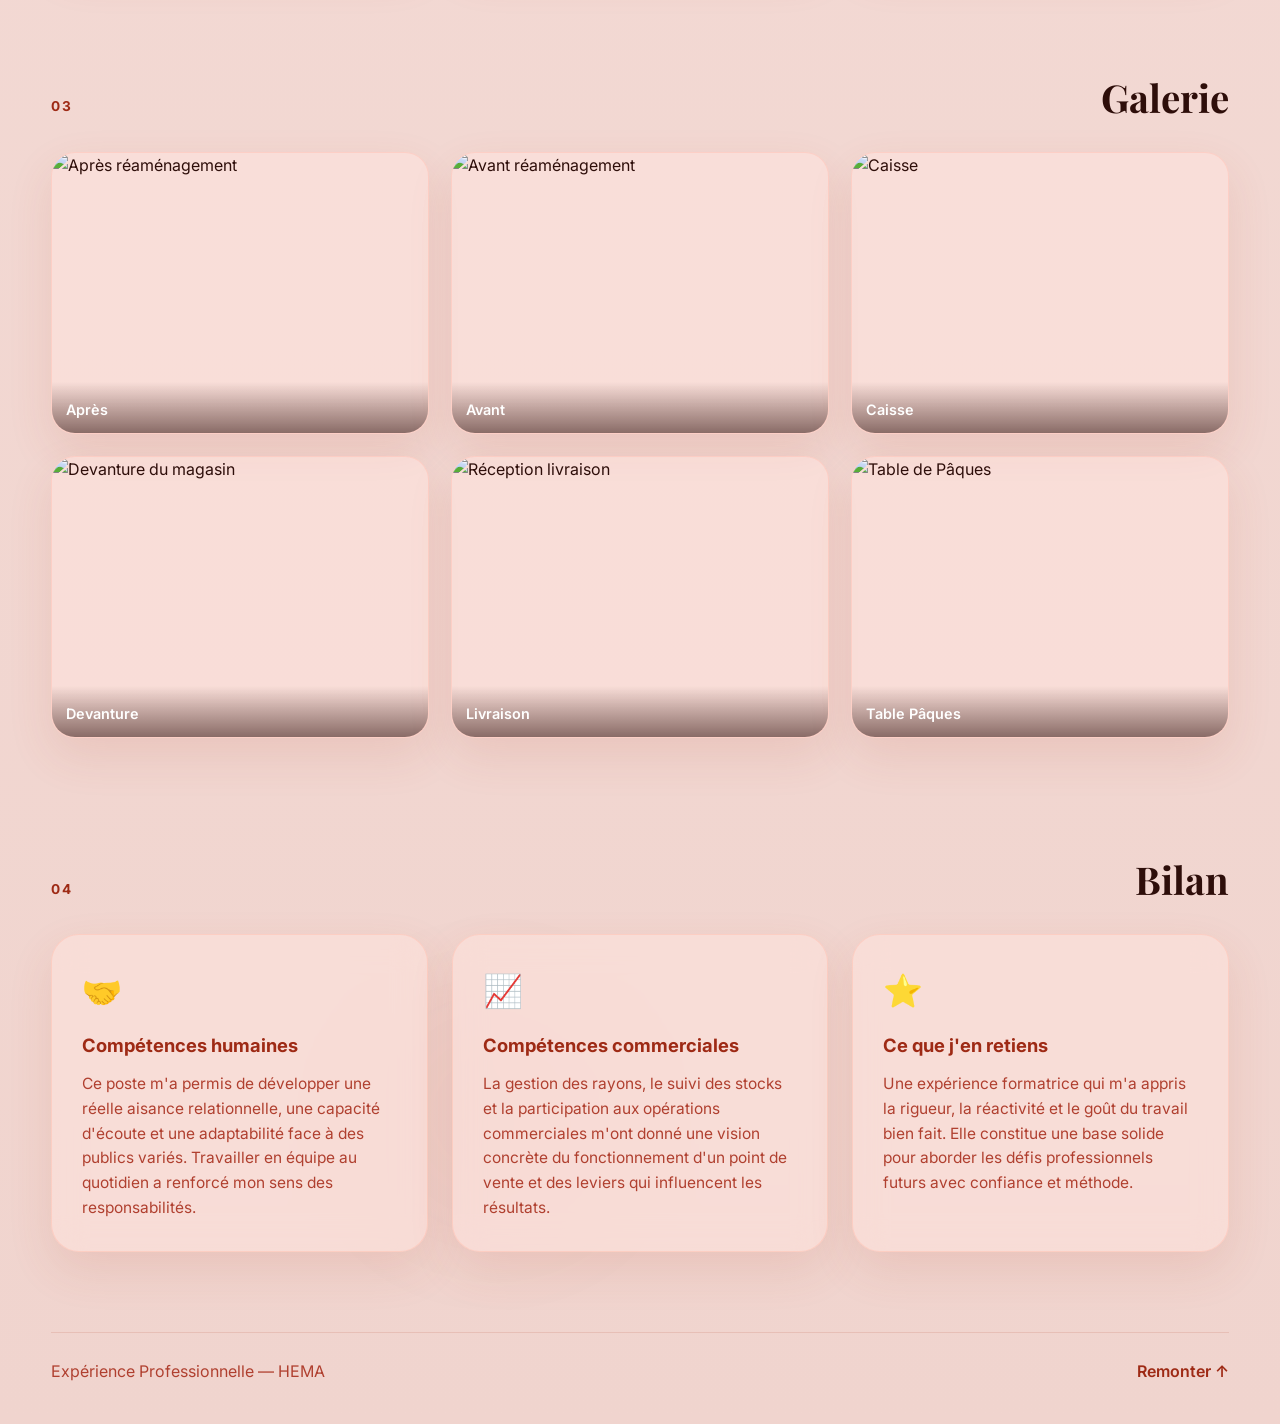
==== commit 7316697f: "Update fmt.Println message from 'Hello' to 'Goodbye'" ====
--- a/index.html
+++ b/index.html
@@ -172,13 +172,13 @@
       </div>
       <div class="photo-gallery reveal">
         <article class="gallery-item">
-          <img src="media/images/auditorium-1.jpg" alt="Présentation en auditorium 1" />
+          <img src="media/images/auditorium-1.jpeg" alt="Présentation en auditorium 1" />
         </article>
         <article class="gallery-item">
-          <img src="media/images/auditorium-2.jpg" alt="Présentation en auditorium 2" />
+          <img src="media/images/auditorium-2.jpeg" alt="Présentation en auditorium 2" />
         </article>
         <article class="gallery-item">
-          <img src="media/images/auditorium-3.jpg" alt="Présentation en auditorium 3" />
+          <img src="media/images/auditorium-3.jpeg" alt="Présentation en auditorium 3" />
         </article>
       </div>
     </section>
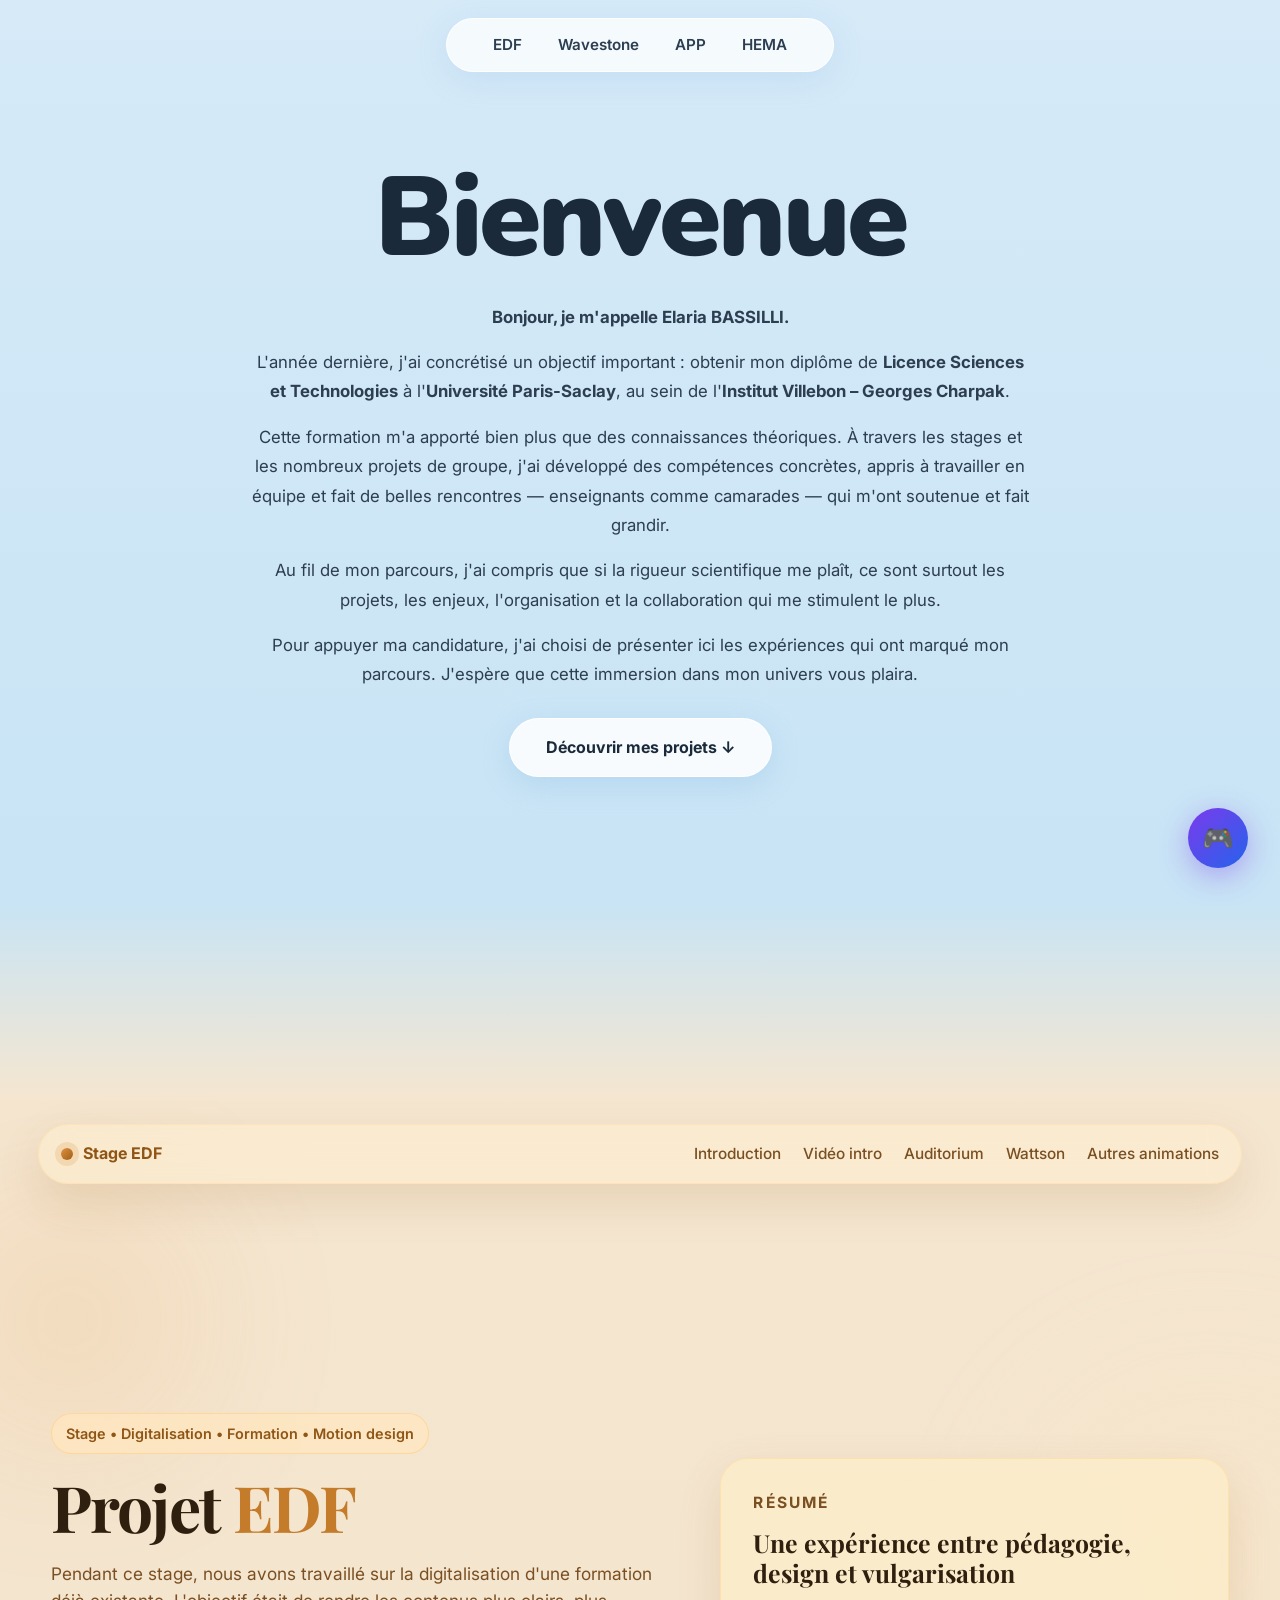
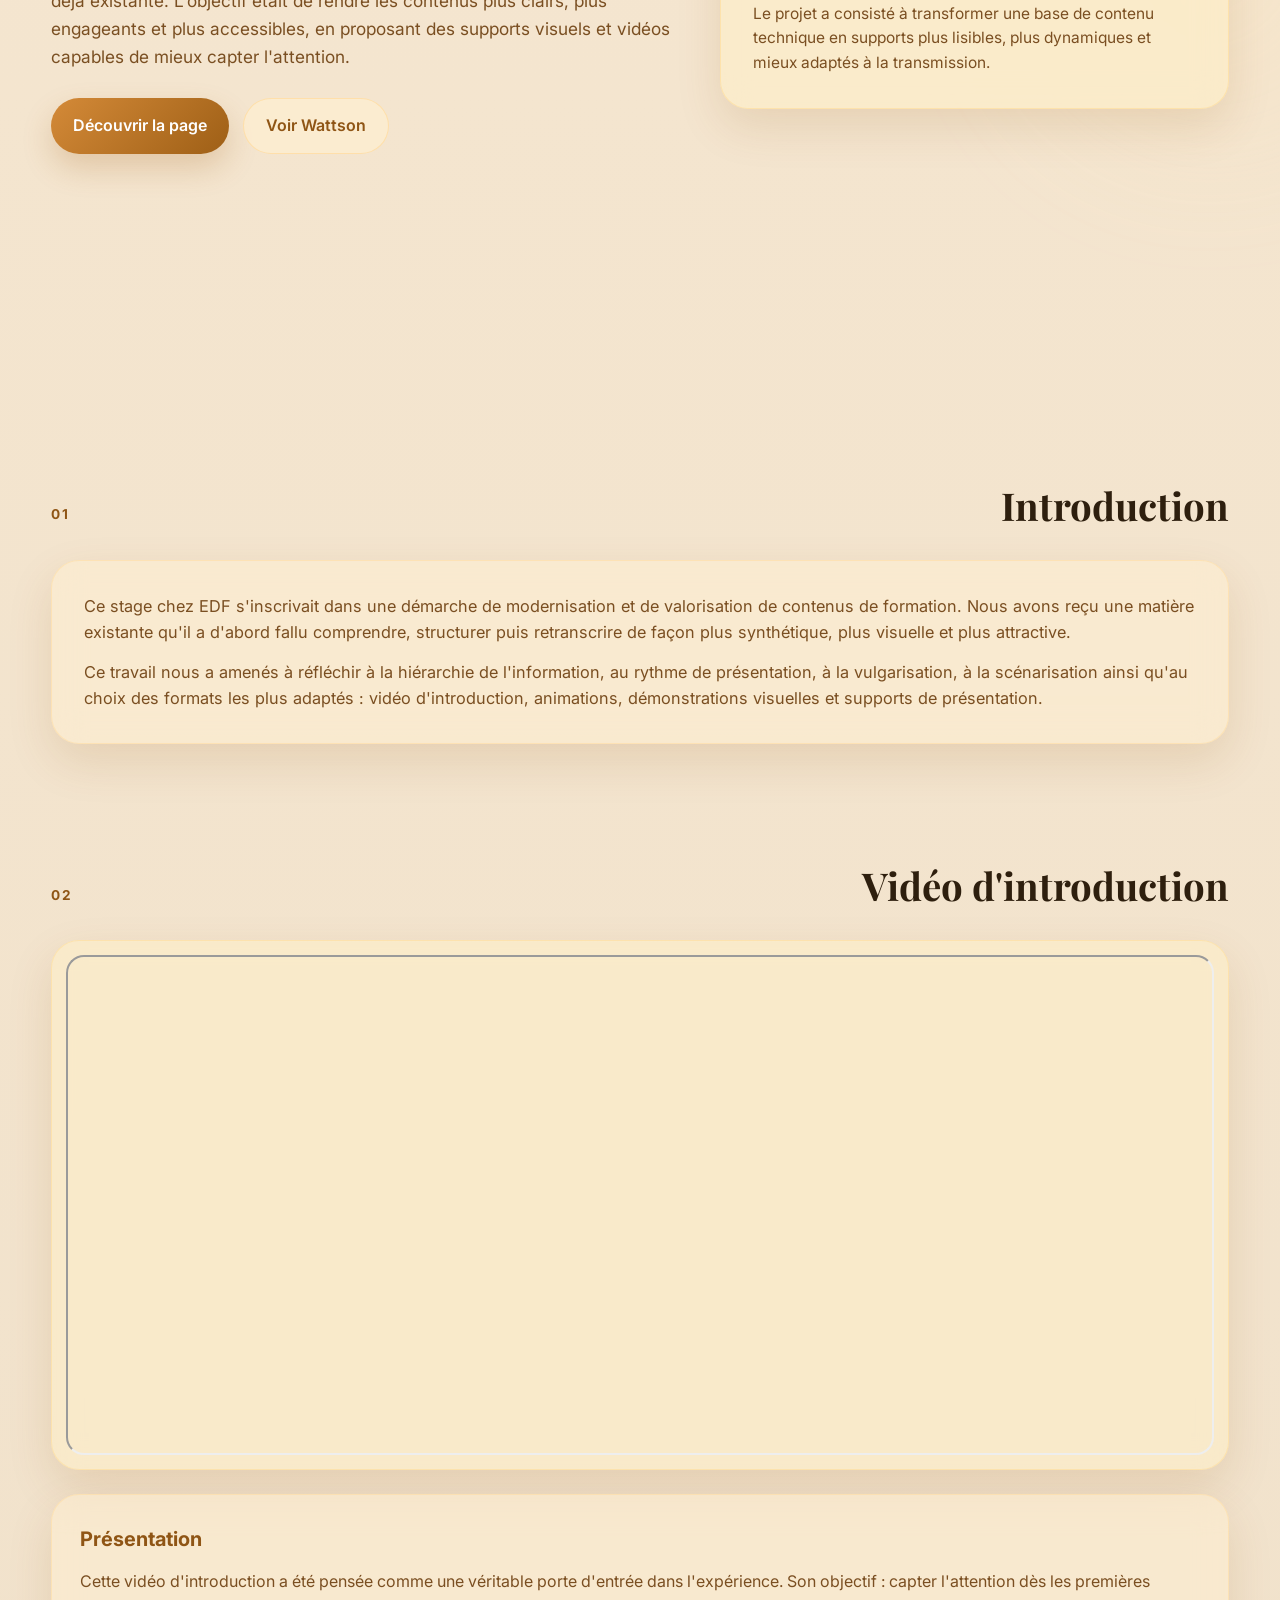
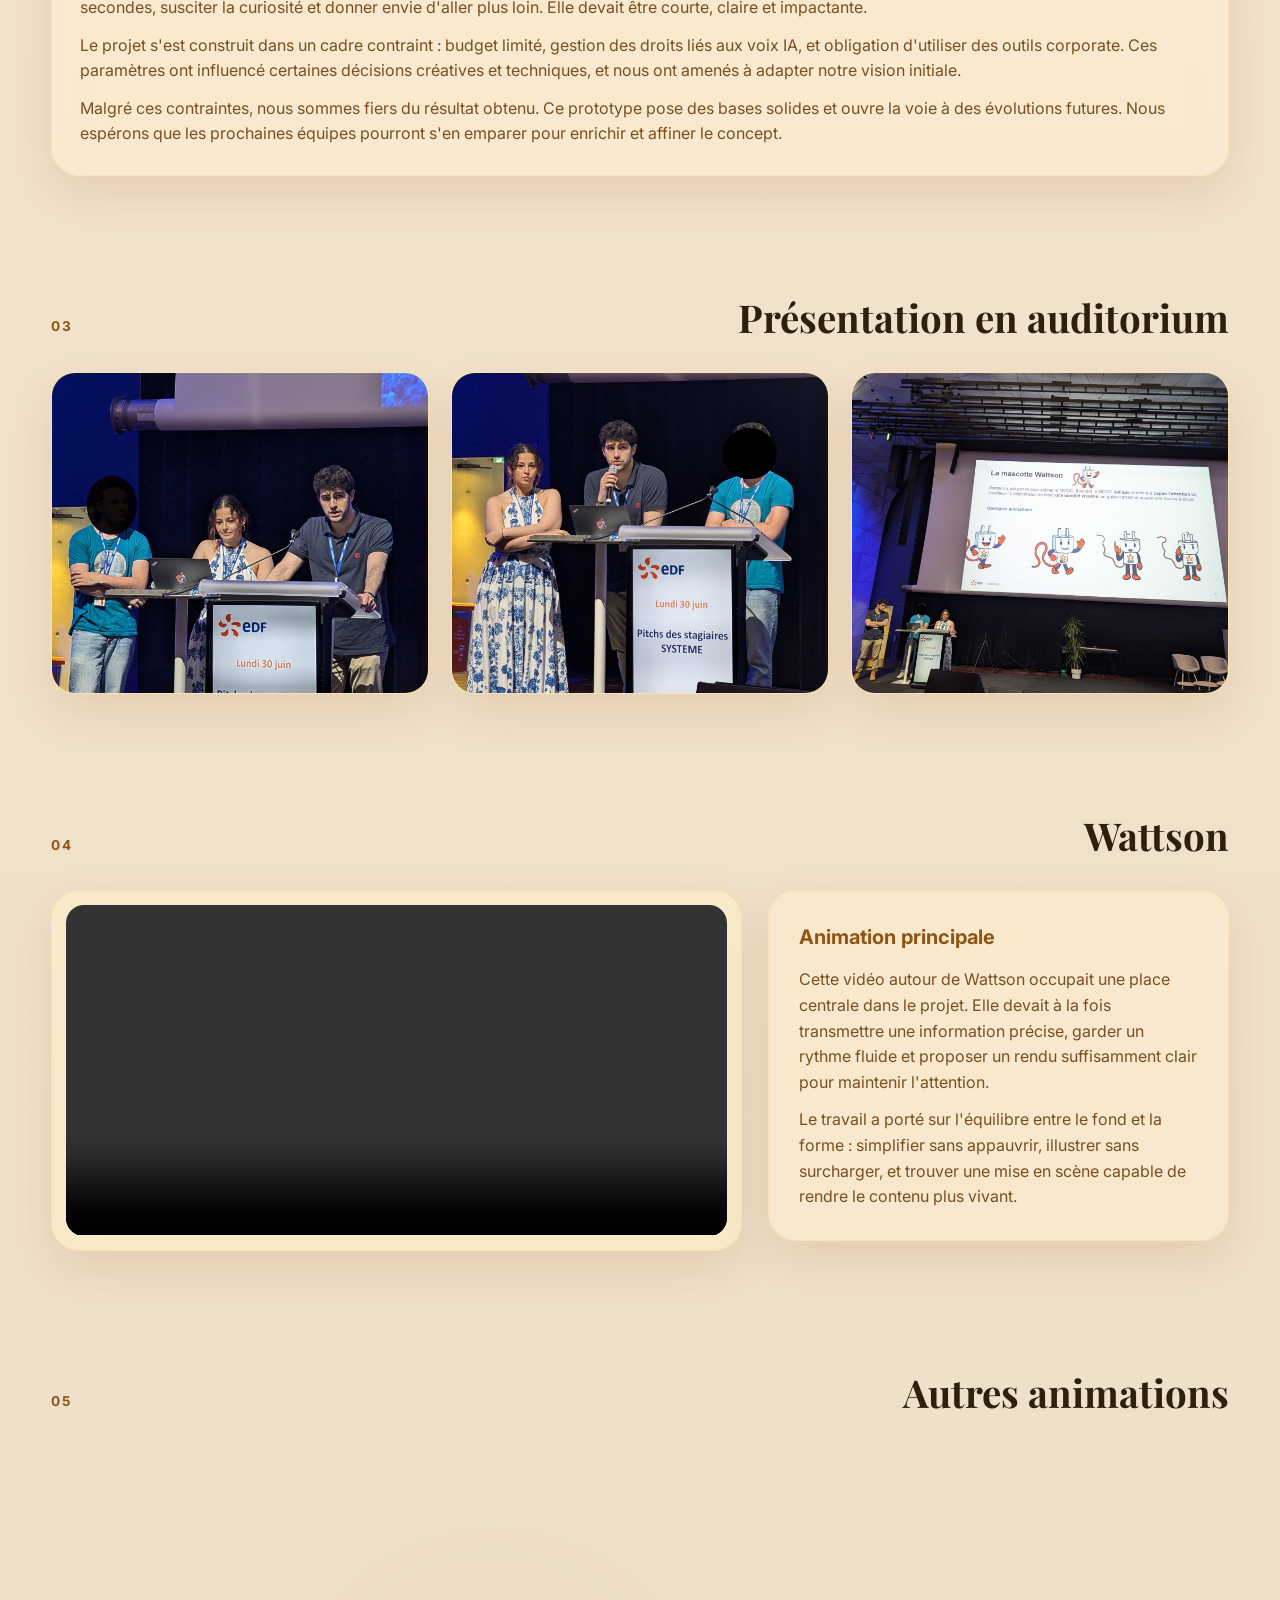
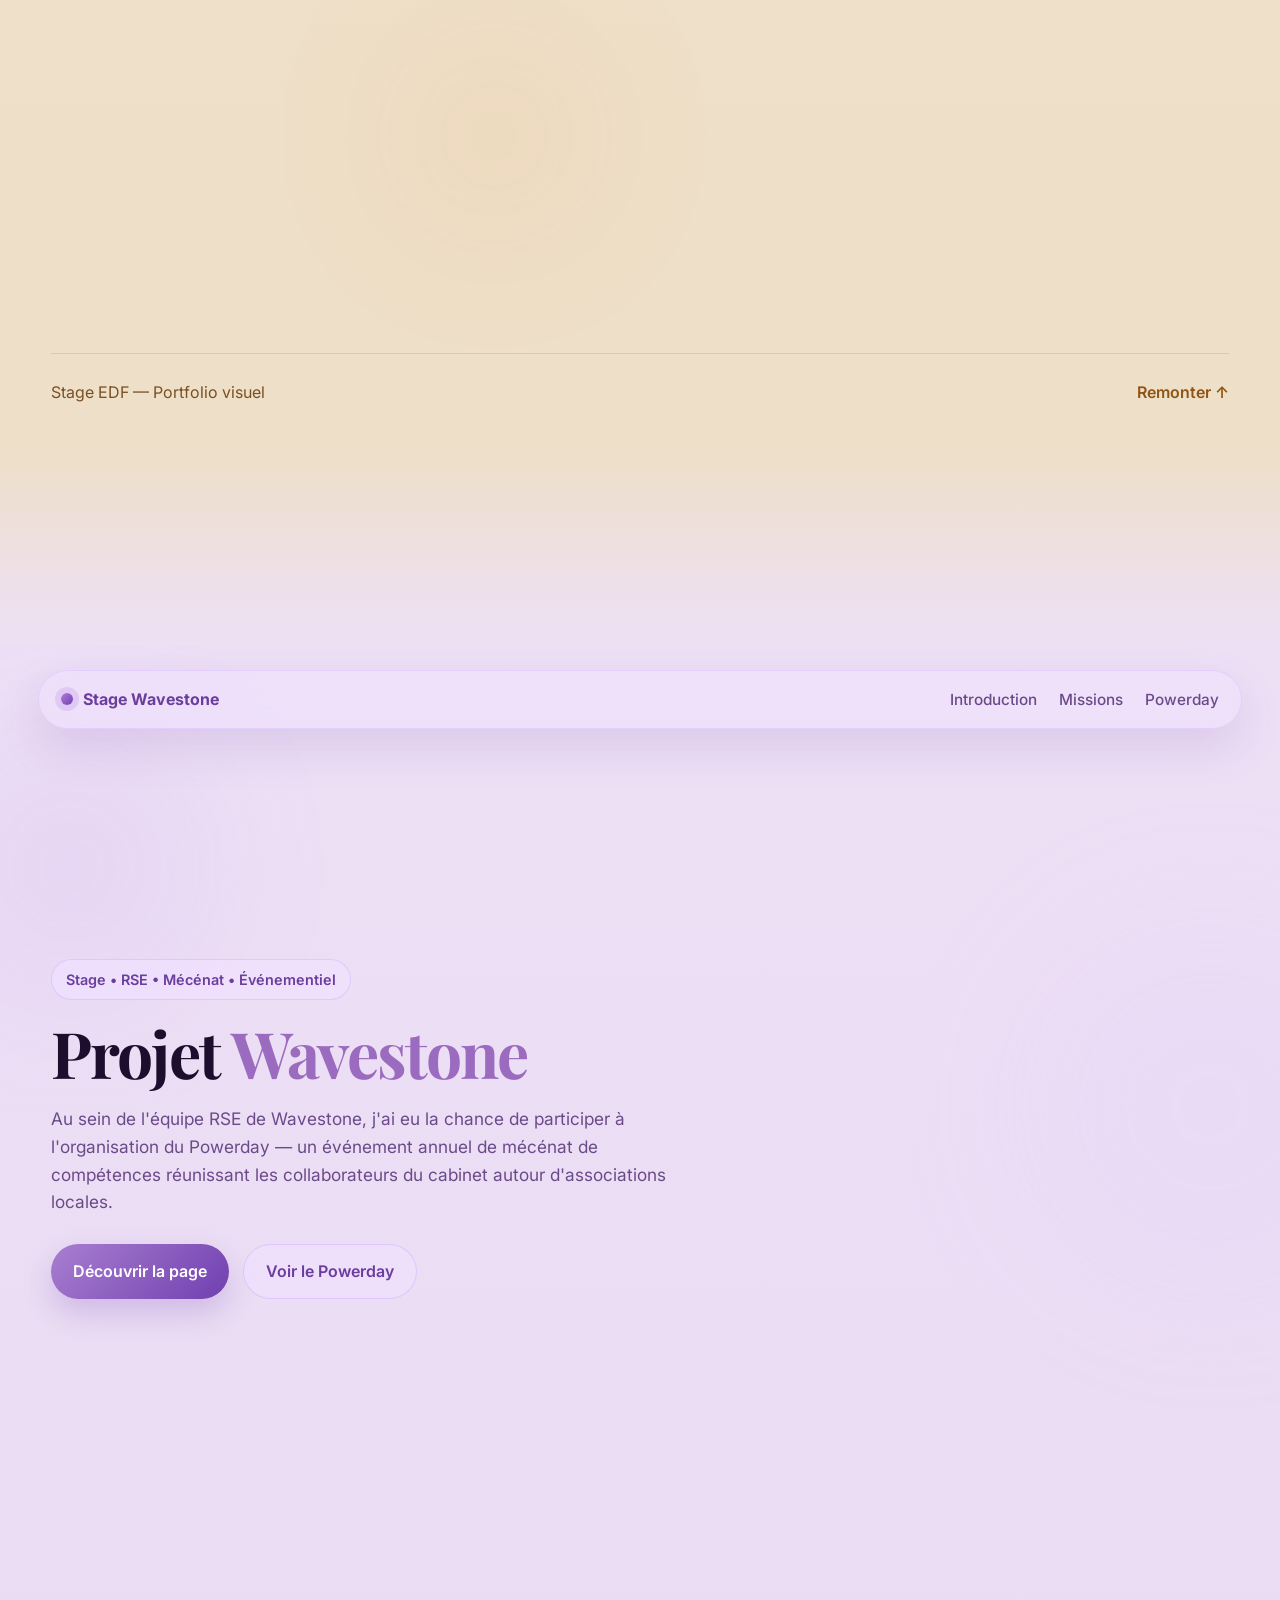
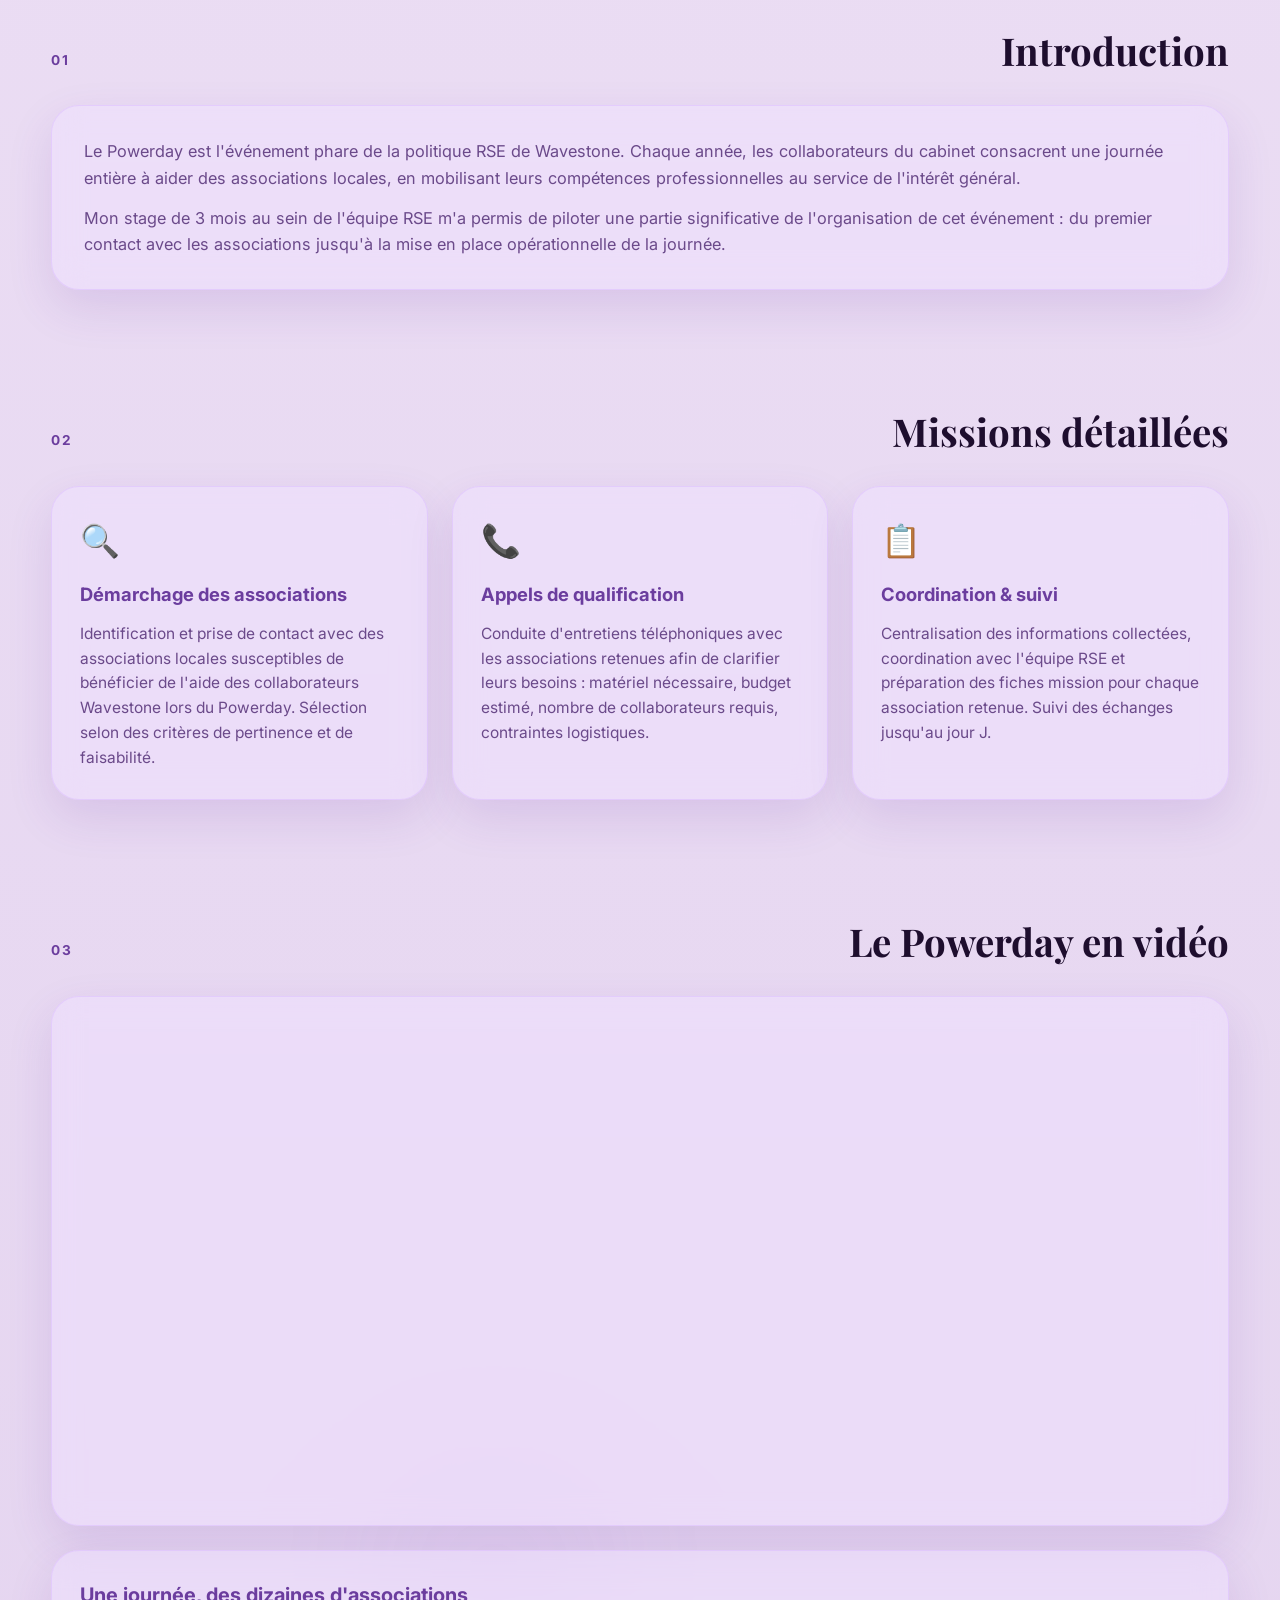
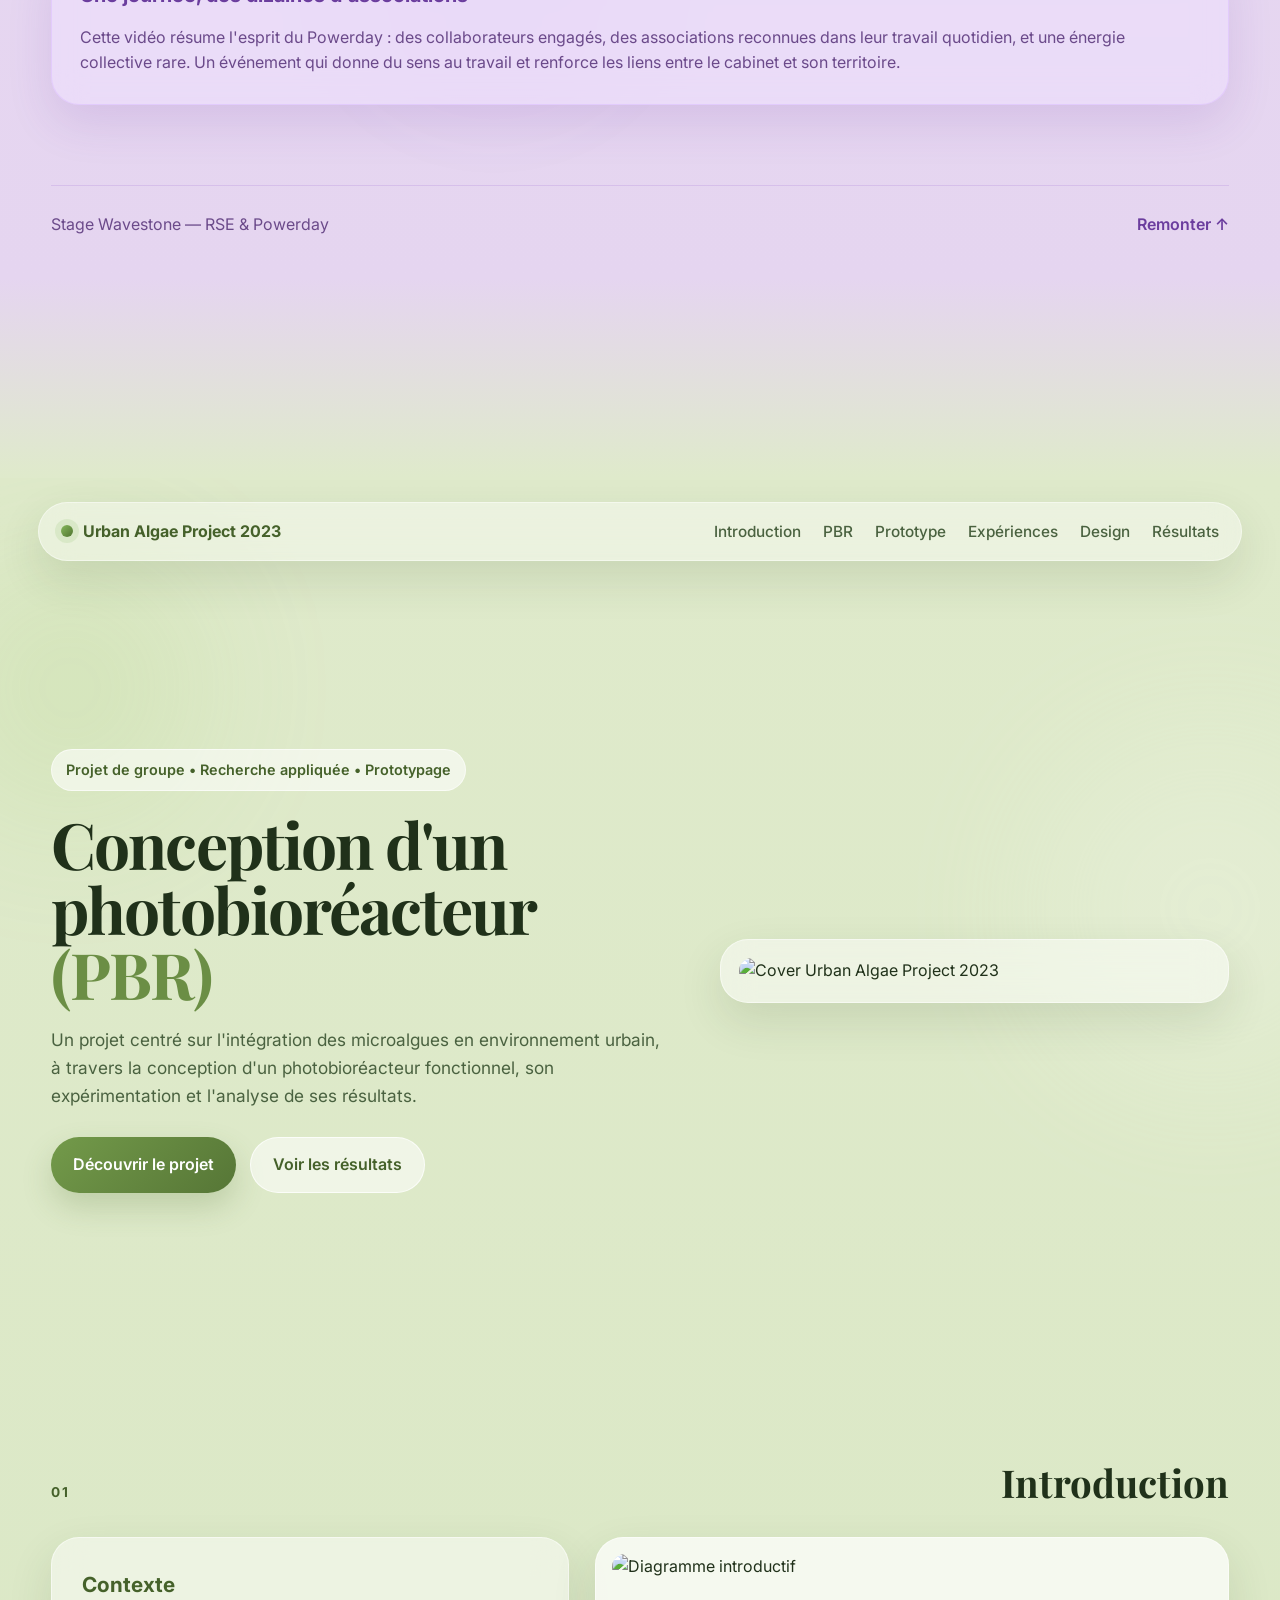
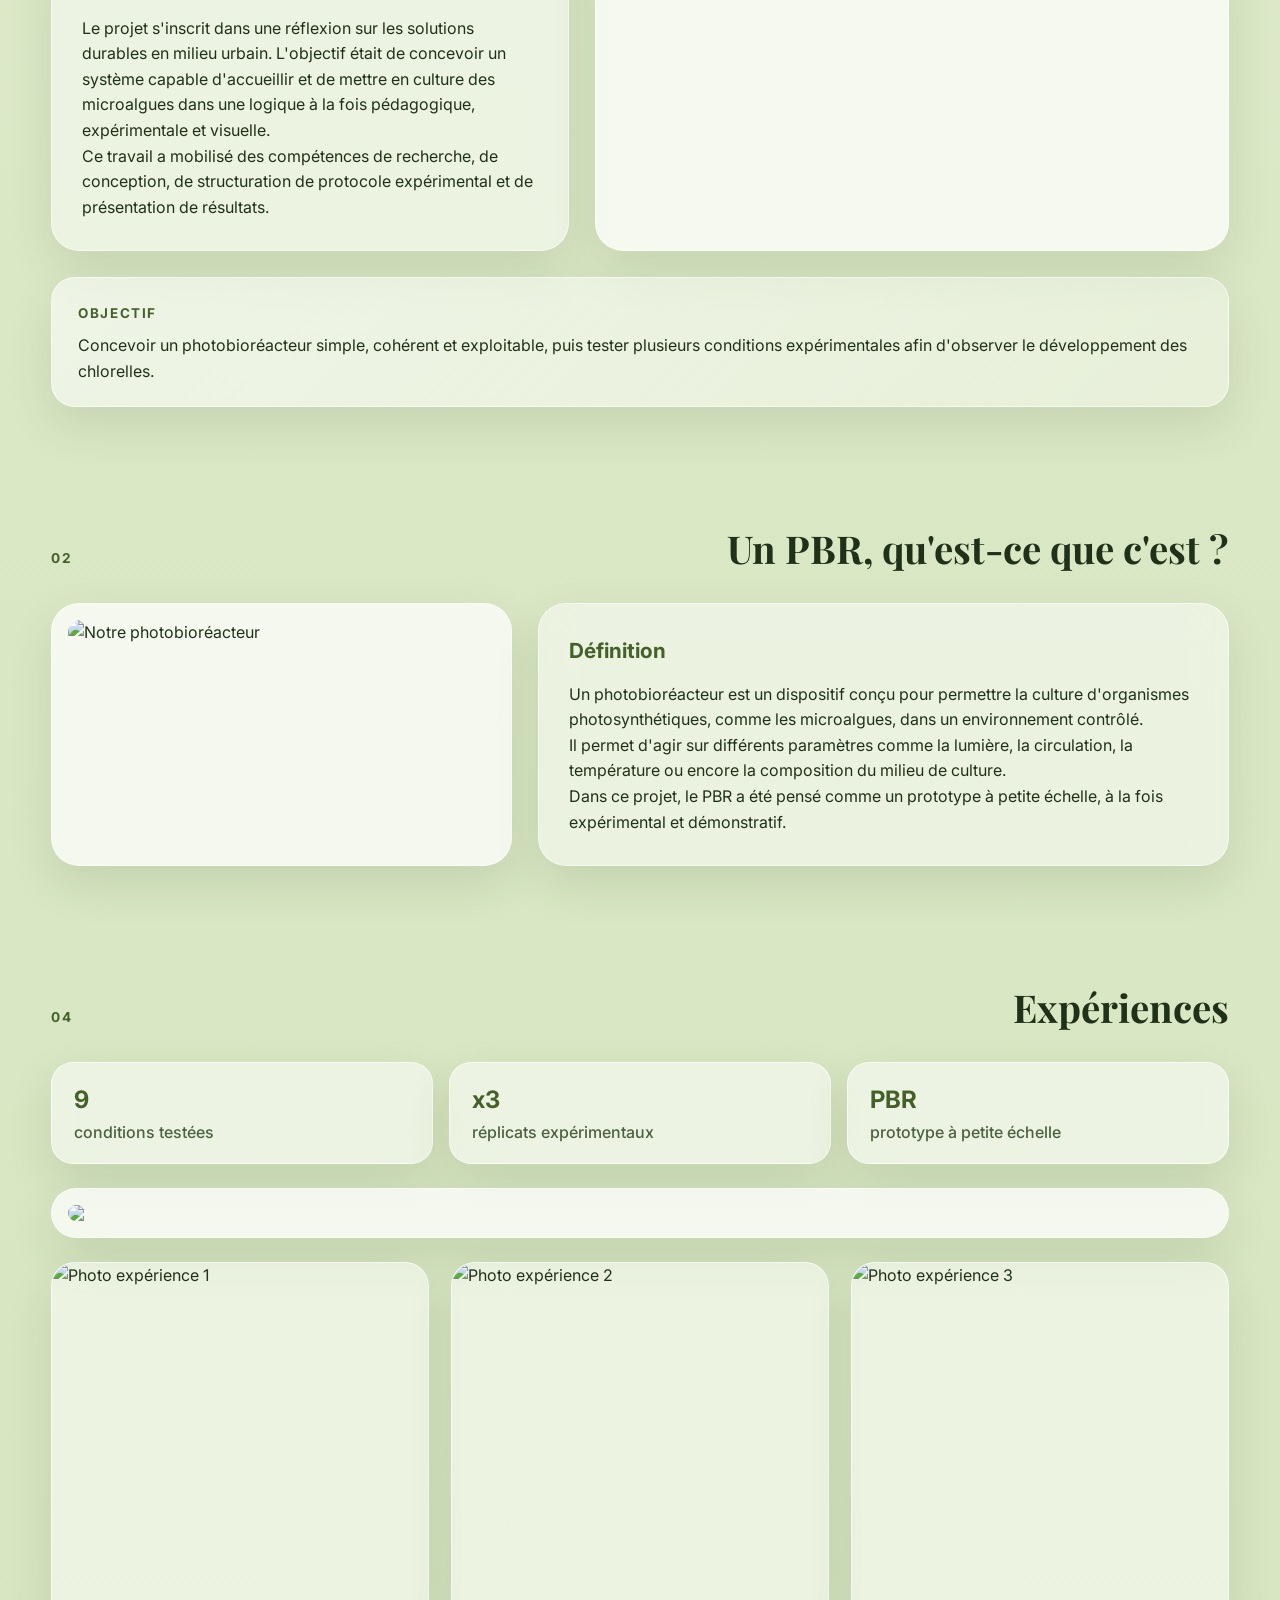
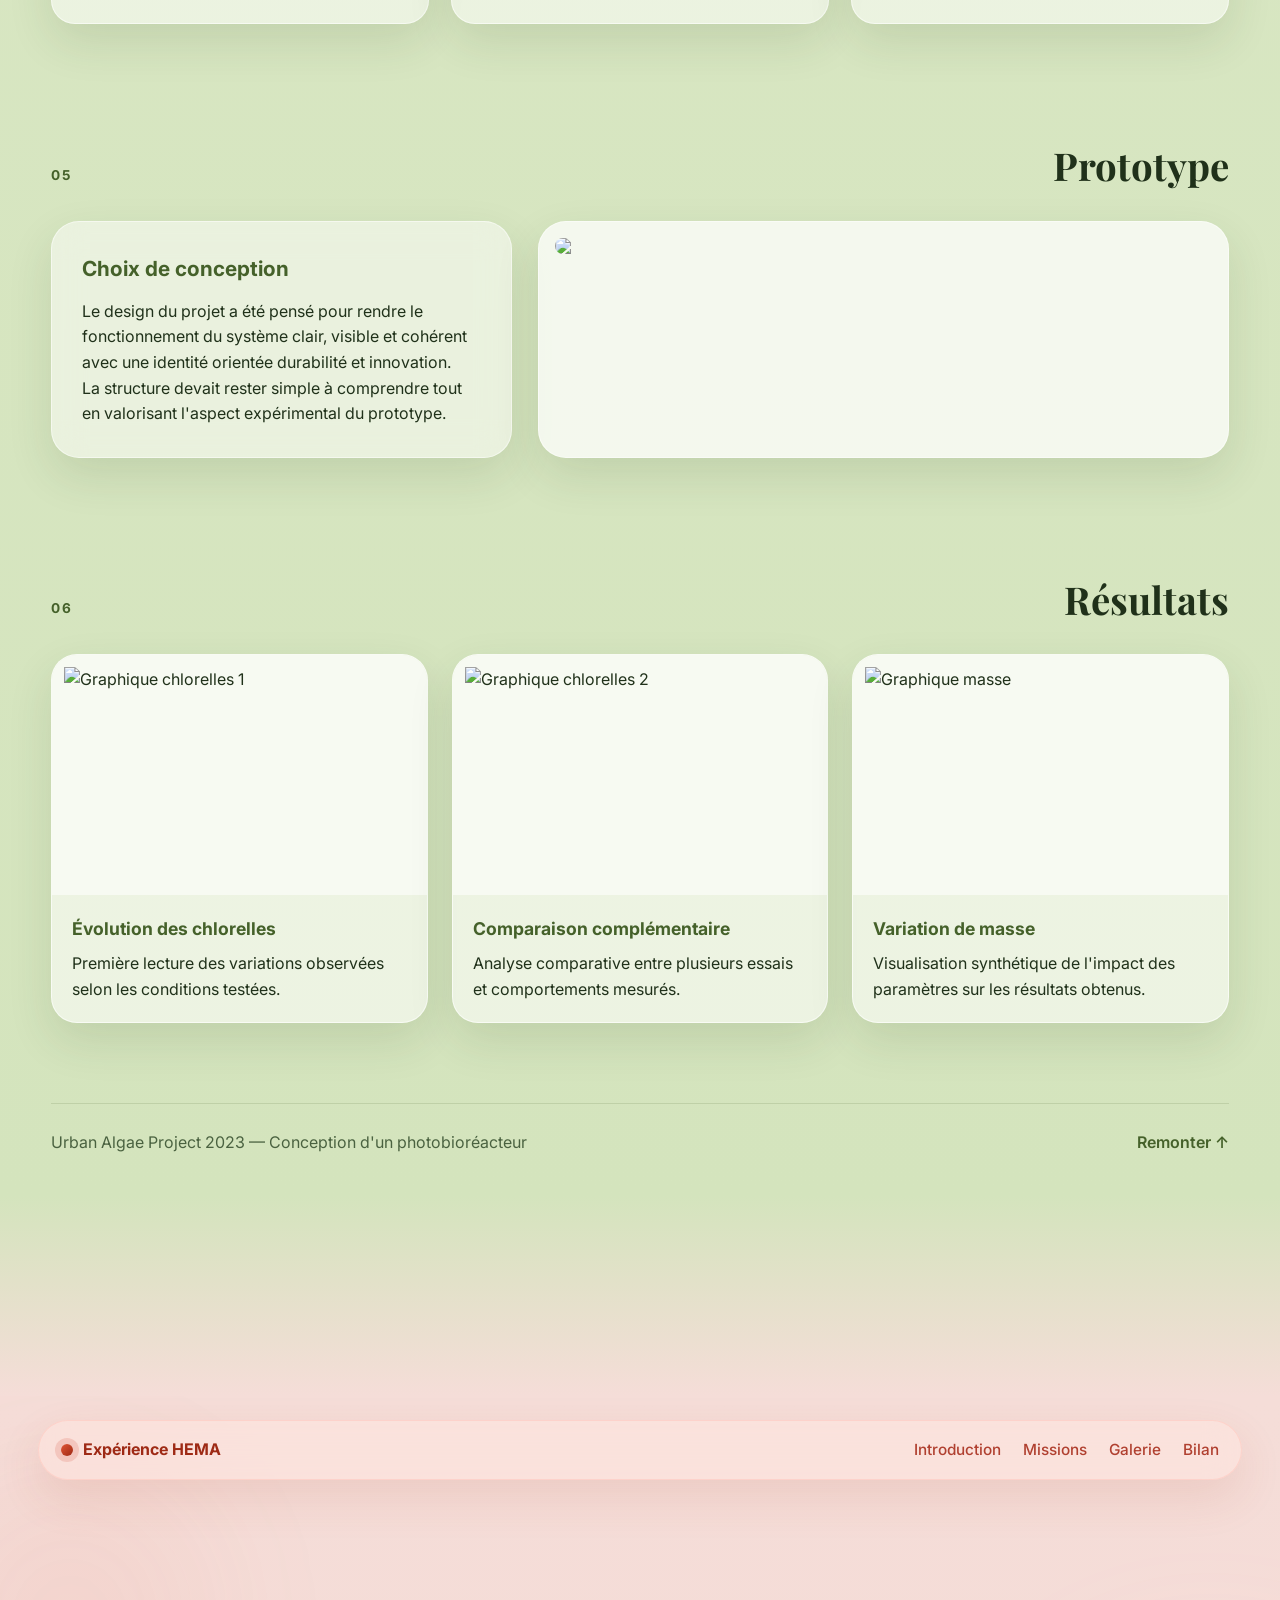
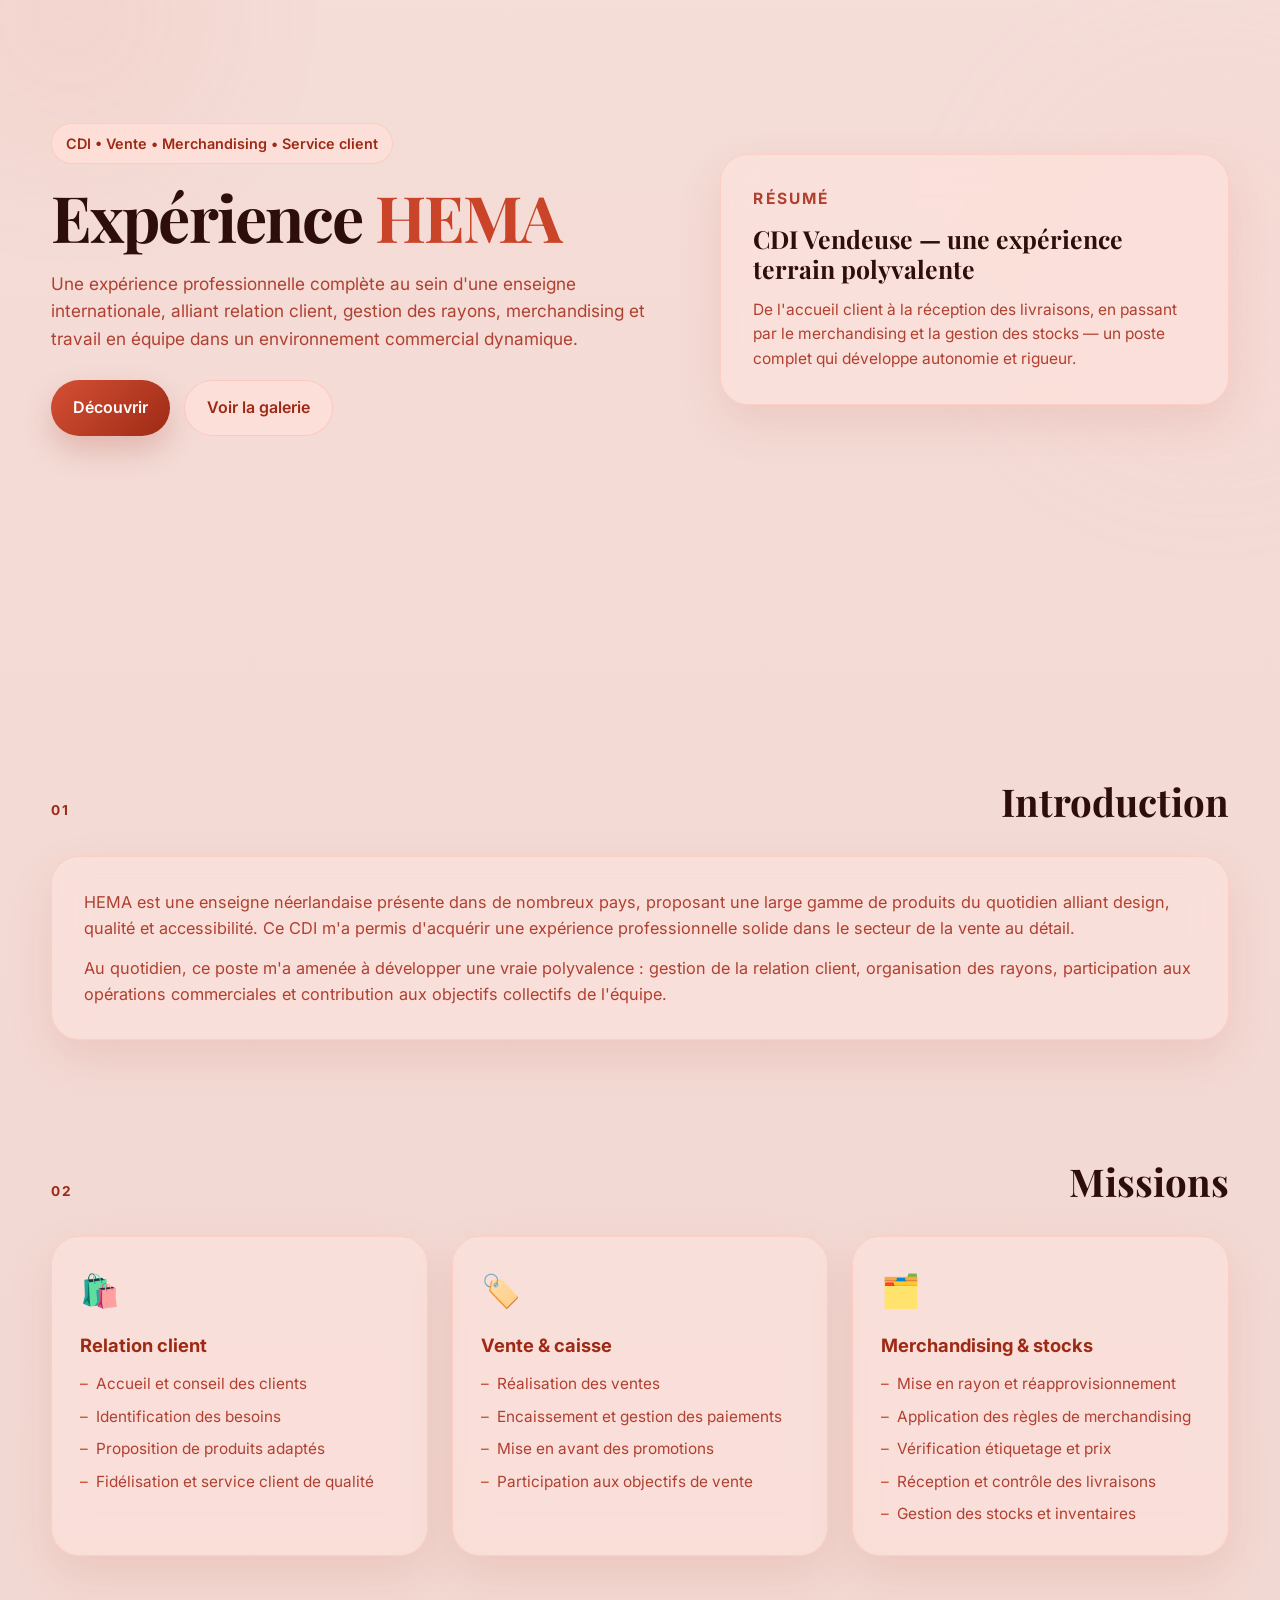
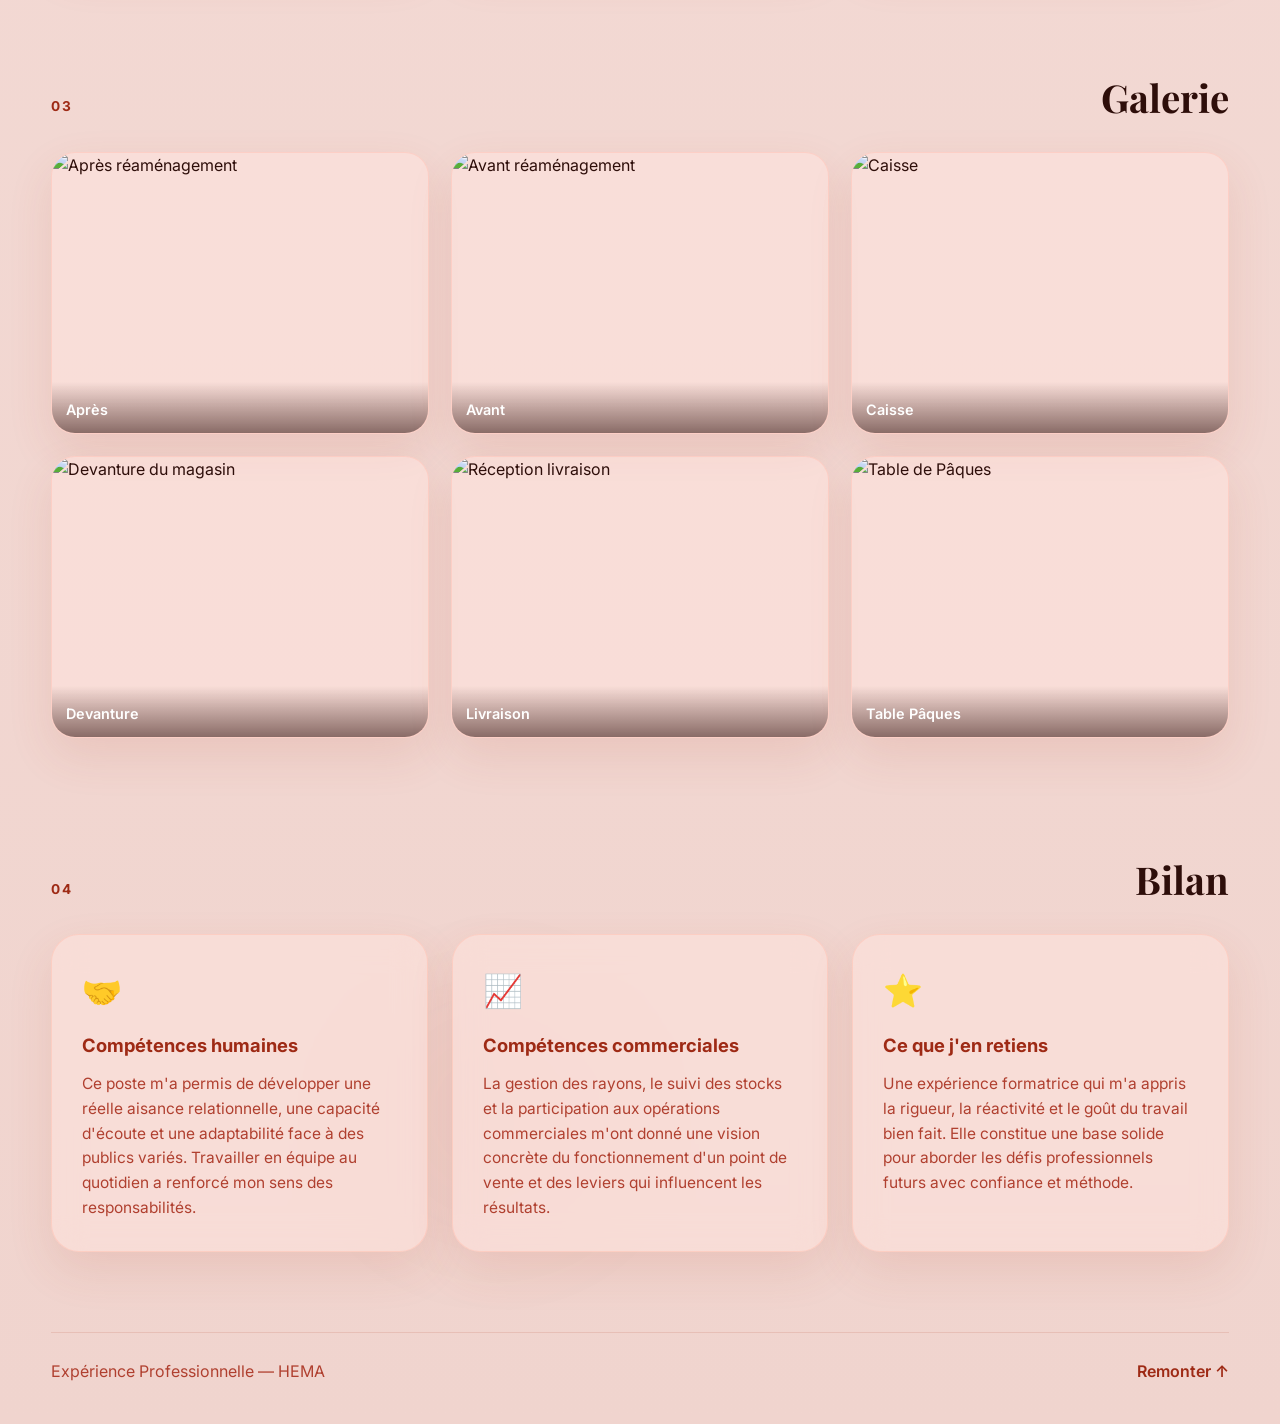
==== commit fc28269e: "Update print statement from 'Hello' to 'Goodbye'" ====
--- a/index.html
+++ b/index.html
@@ -191,7 +191,7 @@
       <div class="wattson-grid">
         <article class="video-local-card reveal">
           <video controls preload="metadata" playsinline>
-            <source src="media/videos/Wattson.edf.mp4" type="video/mp4" />
+            <source src="media/videos/wattson-edf.mp4" type="video/mp4" />
             Votre navigateur ne prend pas en charge la lecture vidéo.
           </video>
         </article>
@@ -219,27 +219,27 @@
       <div class="animations-grid">
         <article class="small-video-card reveal">
           <video controls preload="metadata" playsinline>
-            <source src="media/videos/Wattson-5.mp4" type="video/mp4" />
+            <source src="media/videos/wattson-5.mp4" type="video/mp4" />
           </video>
         </article>
         <article class="small-video-card reveal">
           <video controls preload="metadata" playsinline>
-            <source src="media/videos/Wattson-4.mp4" type="video/mp4" />
+            <source src="media/videos/wattson-4.mp4" type="video/mp4" />
           </video>
         </article>
         <article class="small-video-card reveal">
           <video controls preload="metadata" playsinline>
-            <source src="media/videos/Wattson-3.mp4" type="video/mp4" />
+            <source src="media/videos/wattson-3.mp4" type="video/mp4" />
           </video>
         </article>
         <article class="small-video-card reveal">
           <video controls preload="metadata" playsinline>
-            <source src="media/videos/Wattson-2.mp4" type="video/mp4" />
+            <source src="media/videos/wattson-2.mp4" type="video/mp4" />
           </video>
         </article>
         <article class="small-video-card reveal">
           <video controls preload="metadata" playsinline>
-            <source src="media/videos/Atomes.mp4" type="video/mp4" />
+            <source src="media/videos/atomes.mp4" type="video/mp4" />
           </video>
         </article>
       </div>
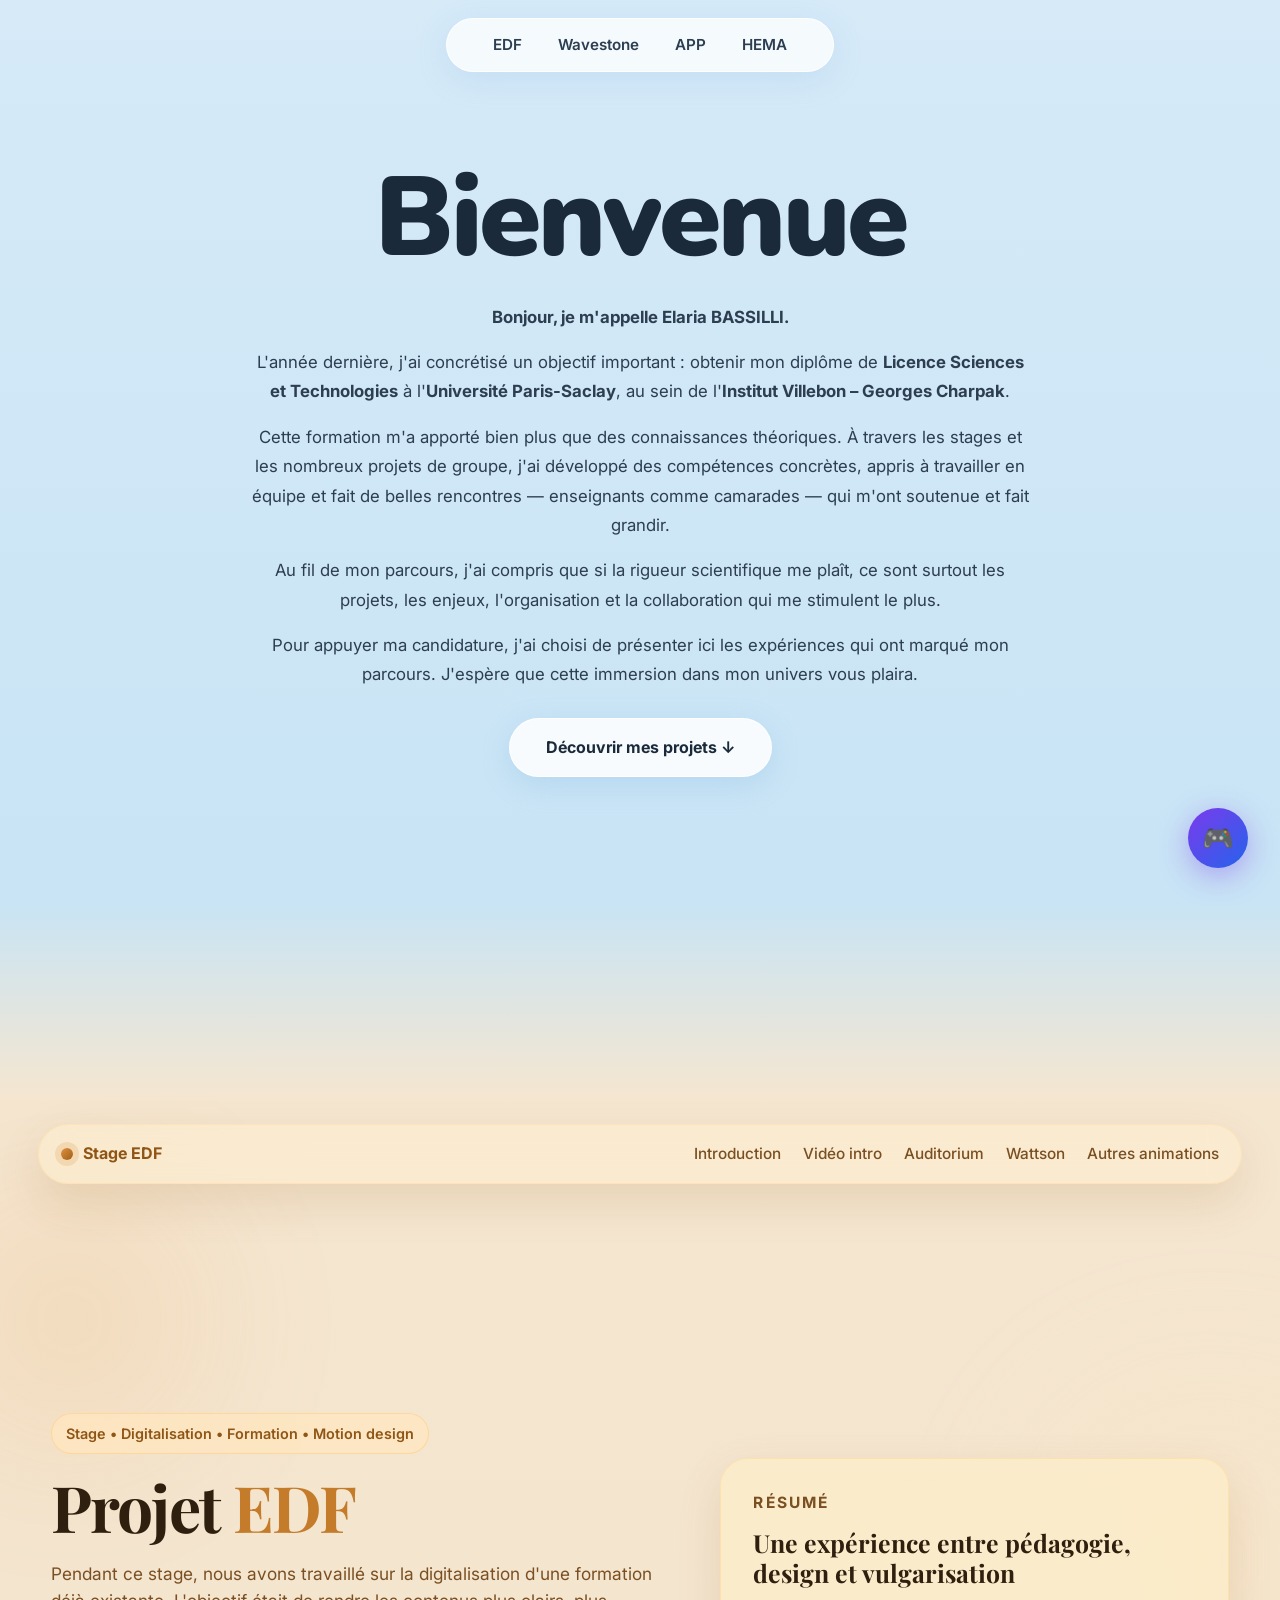
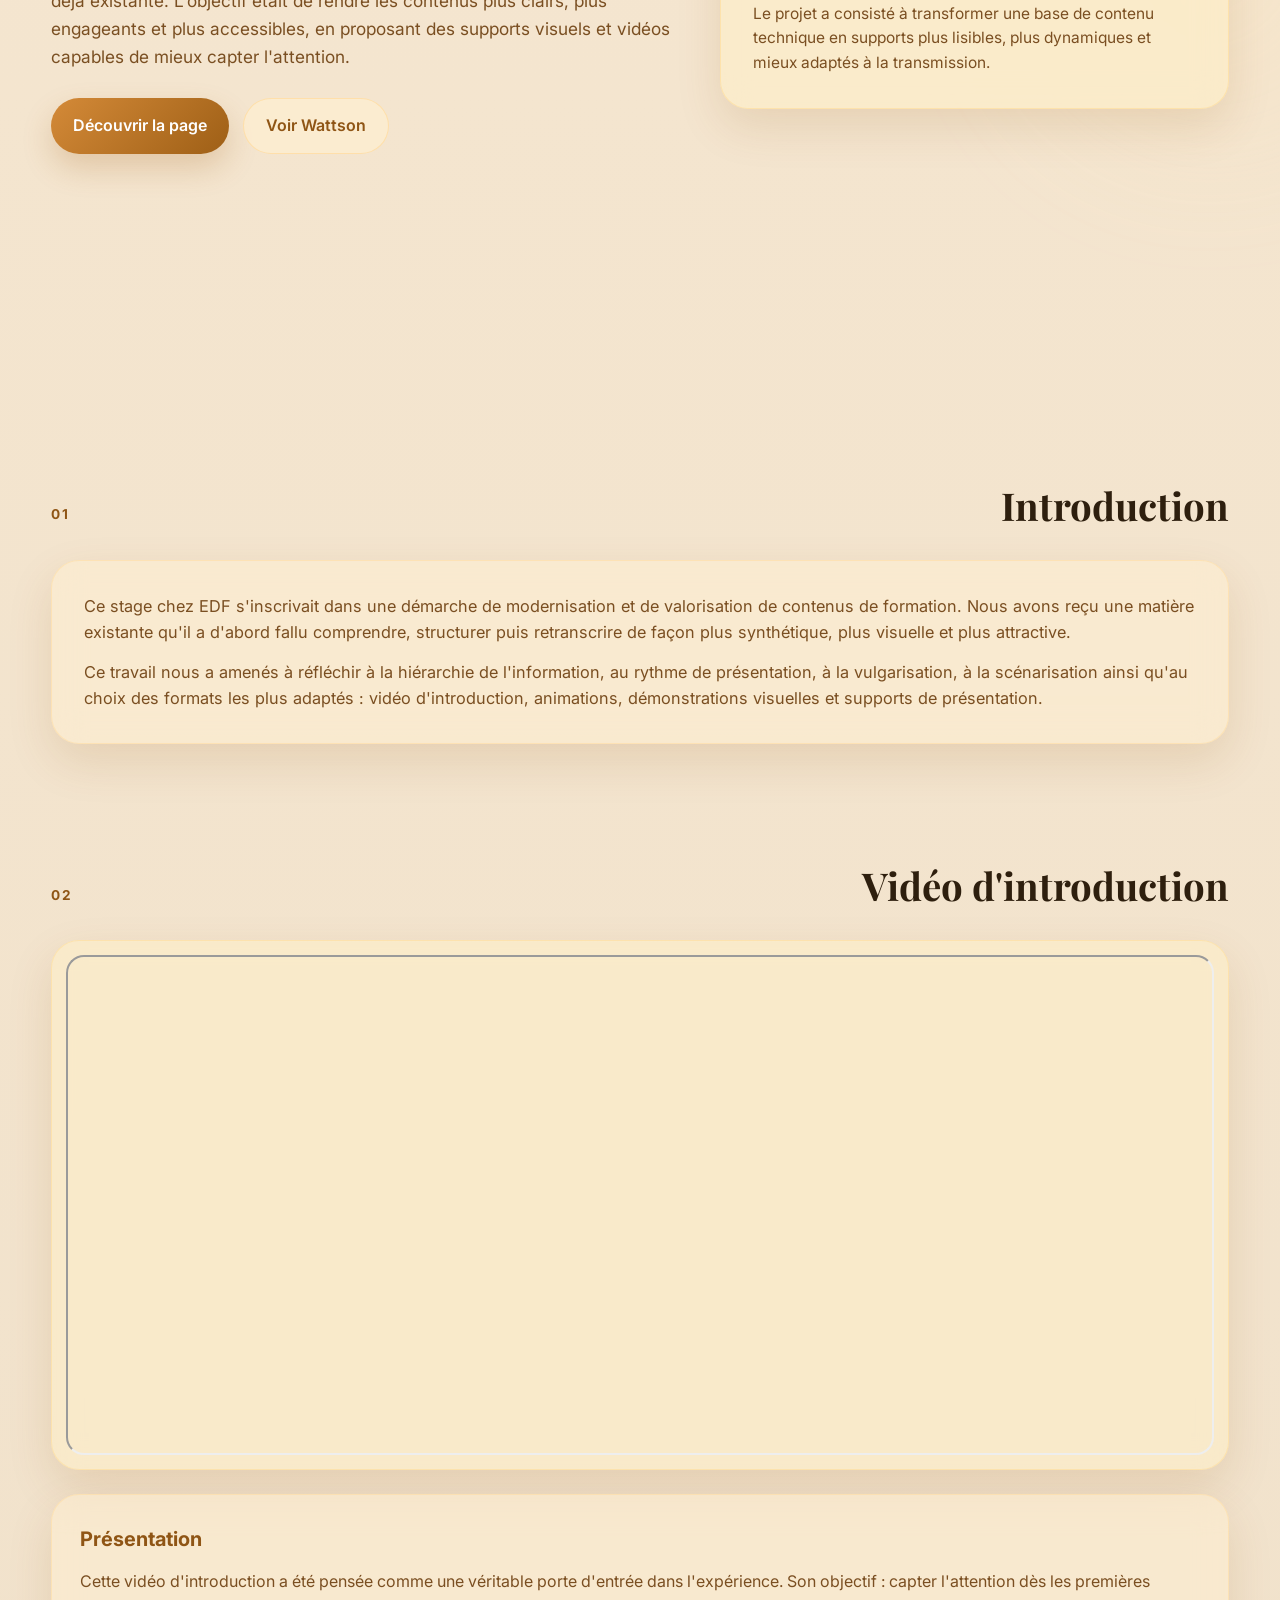
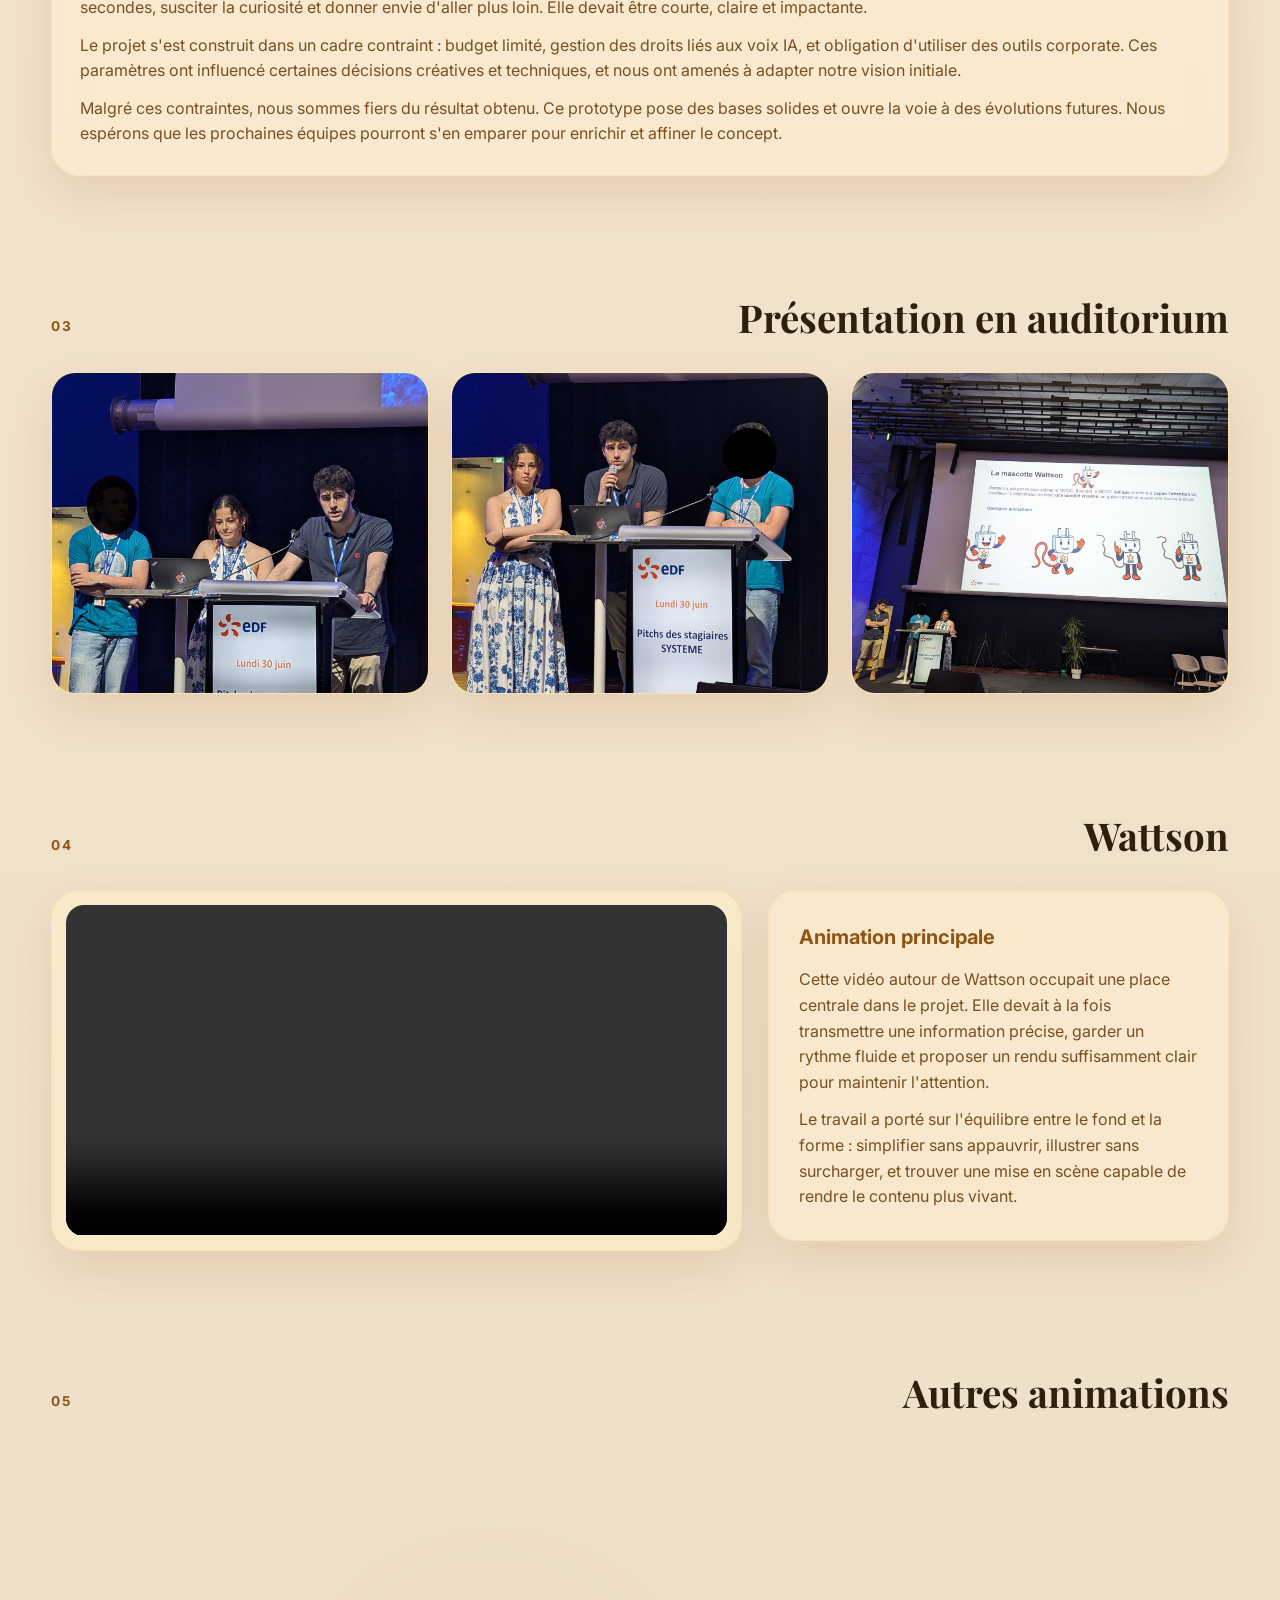
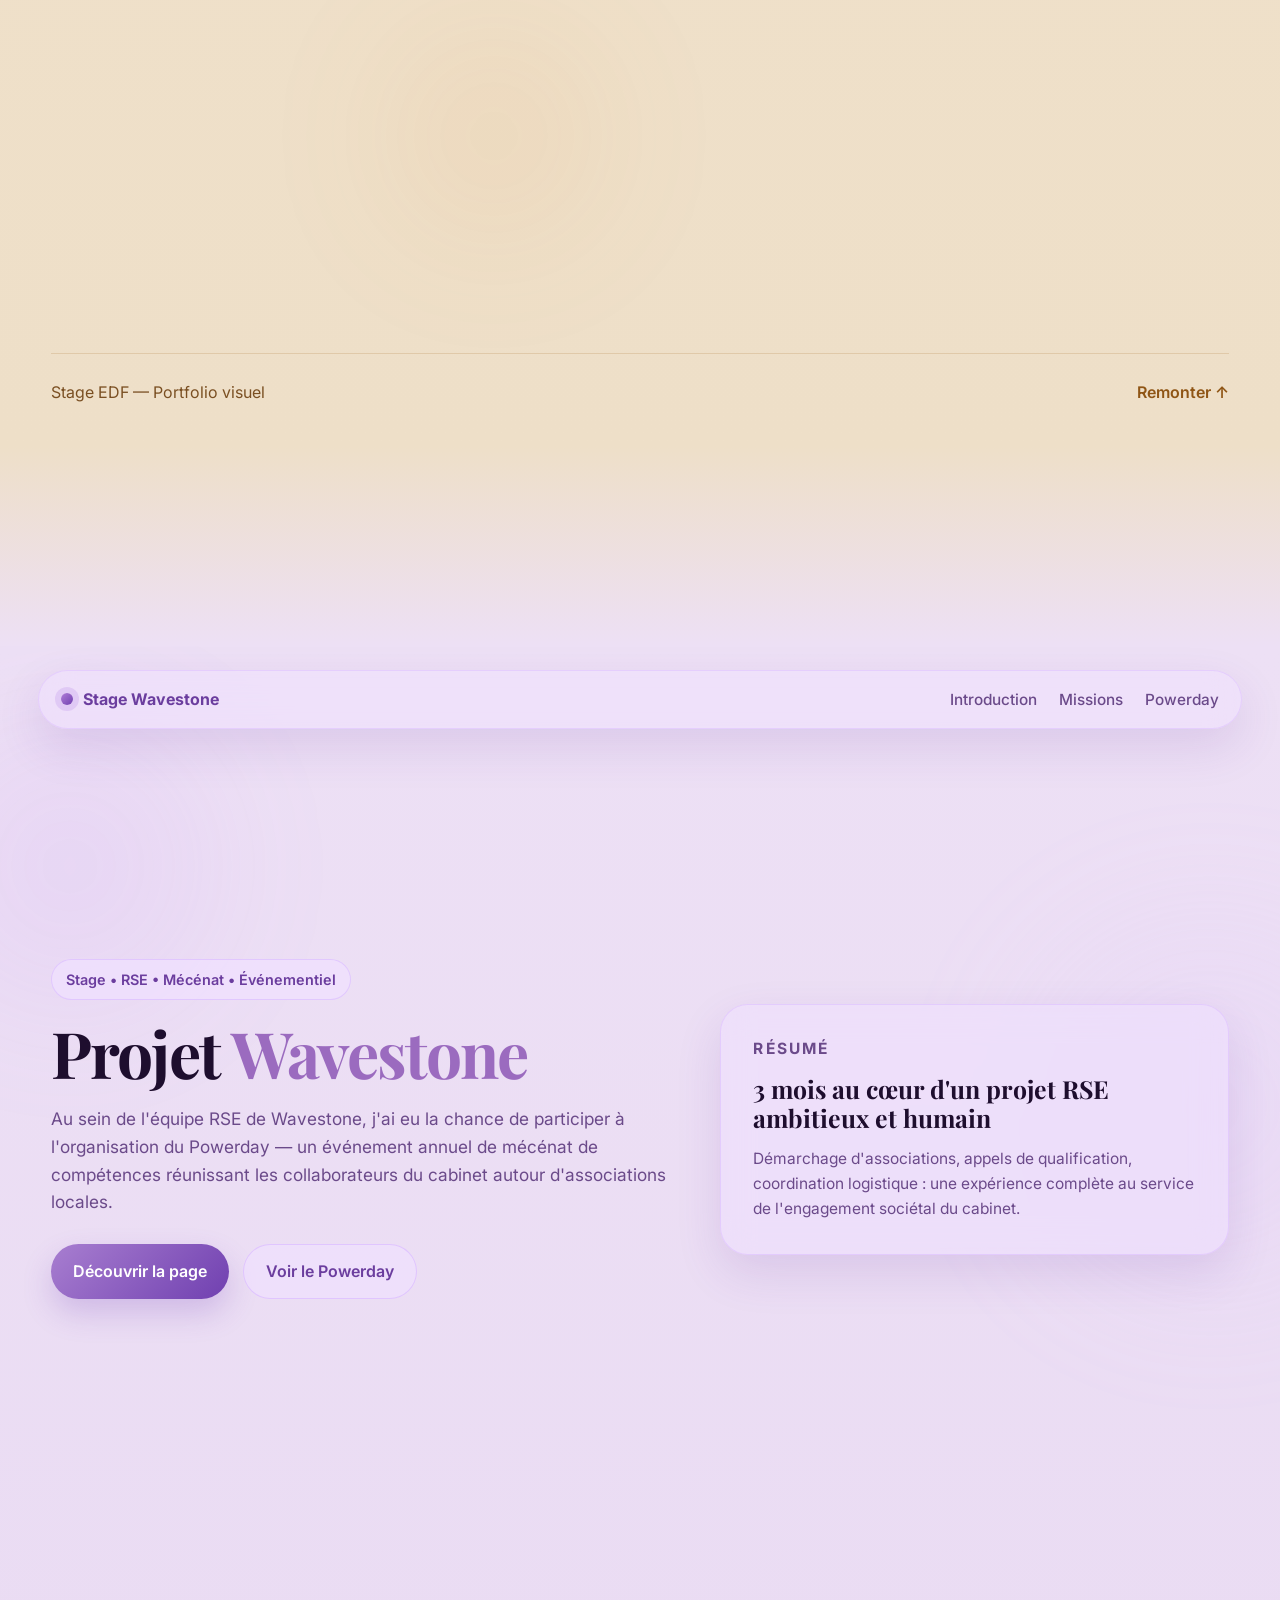
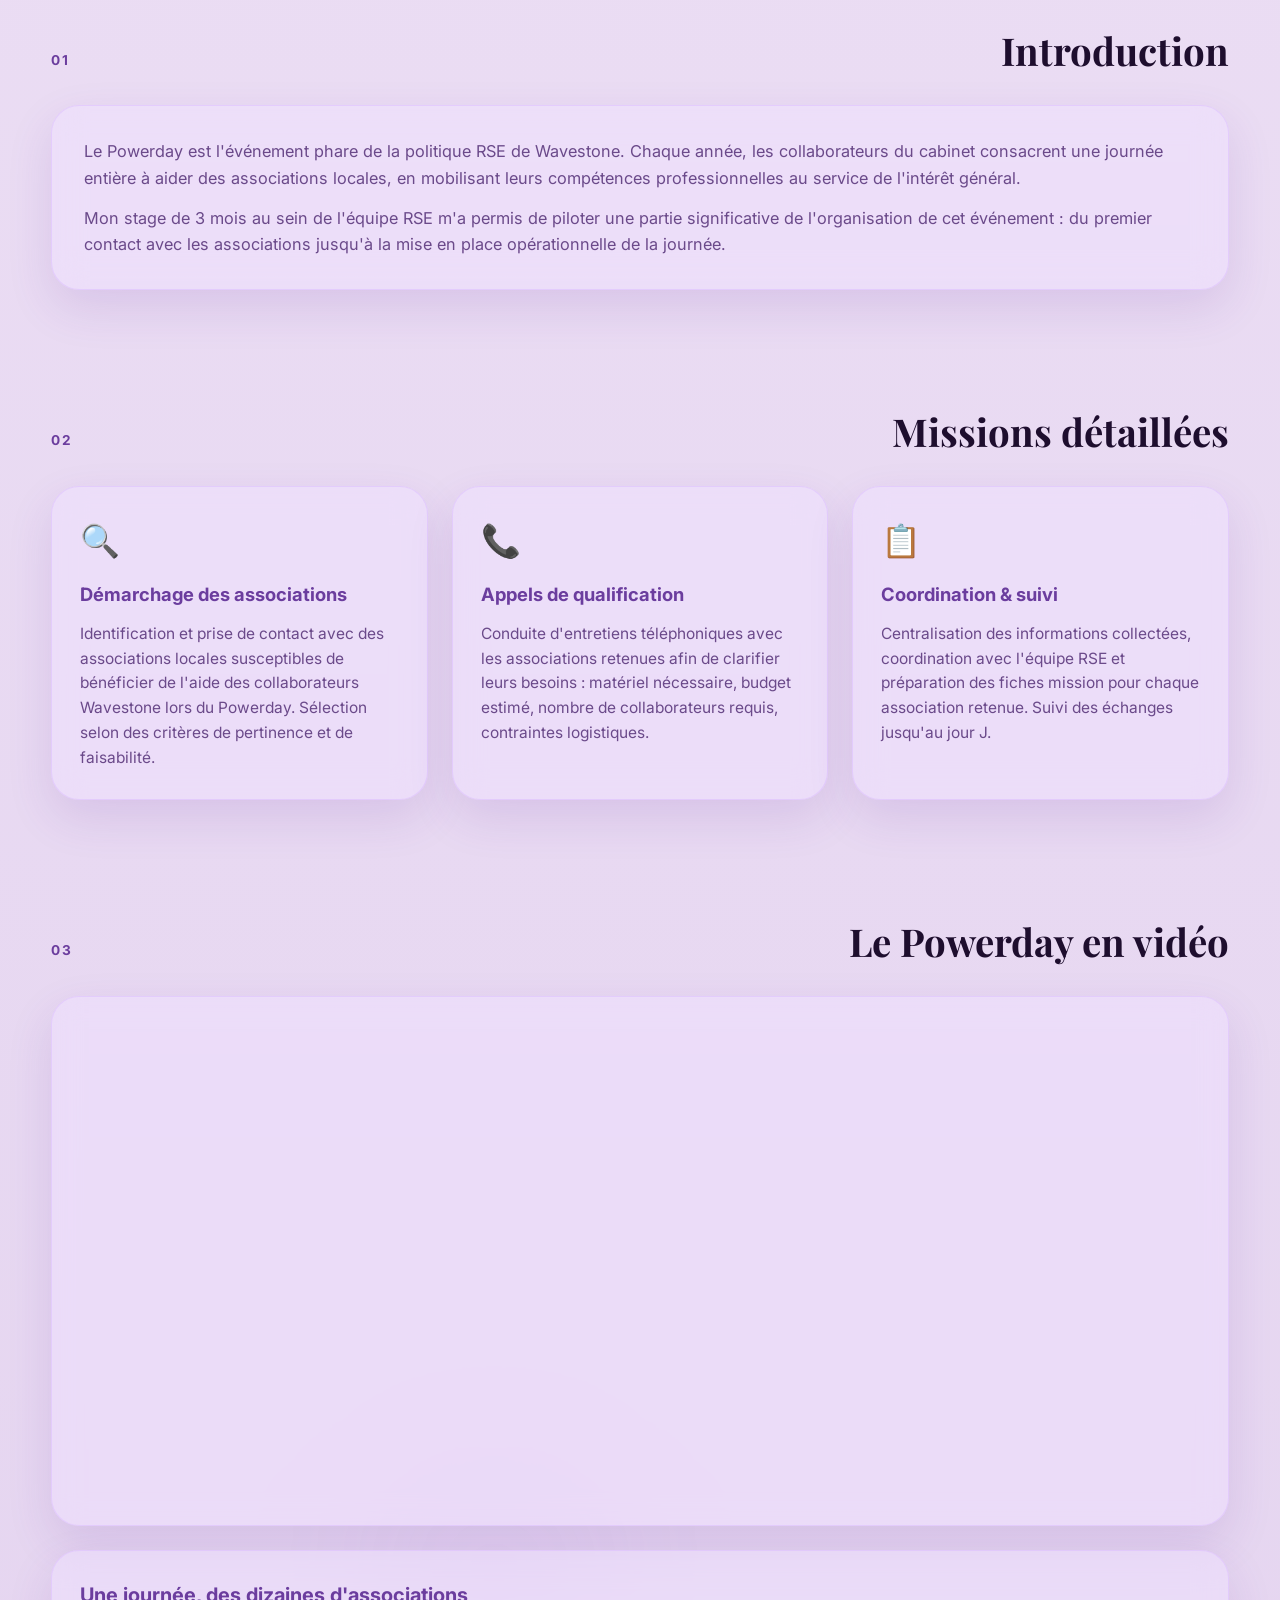
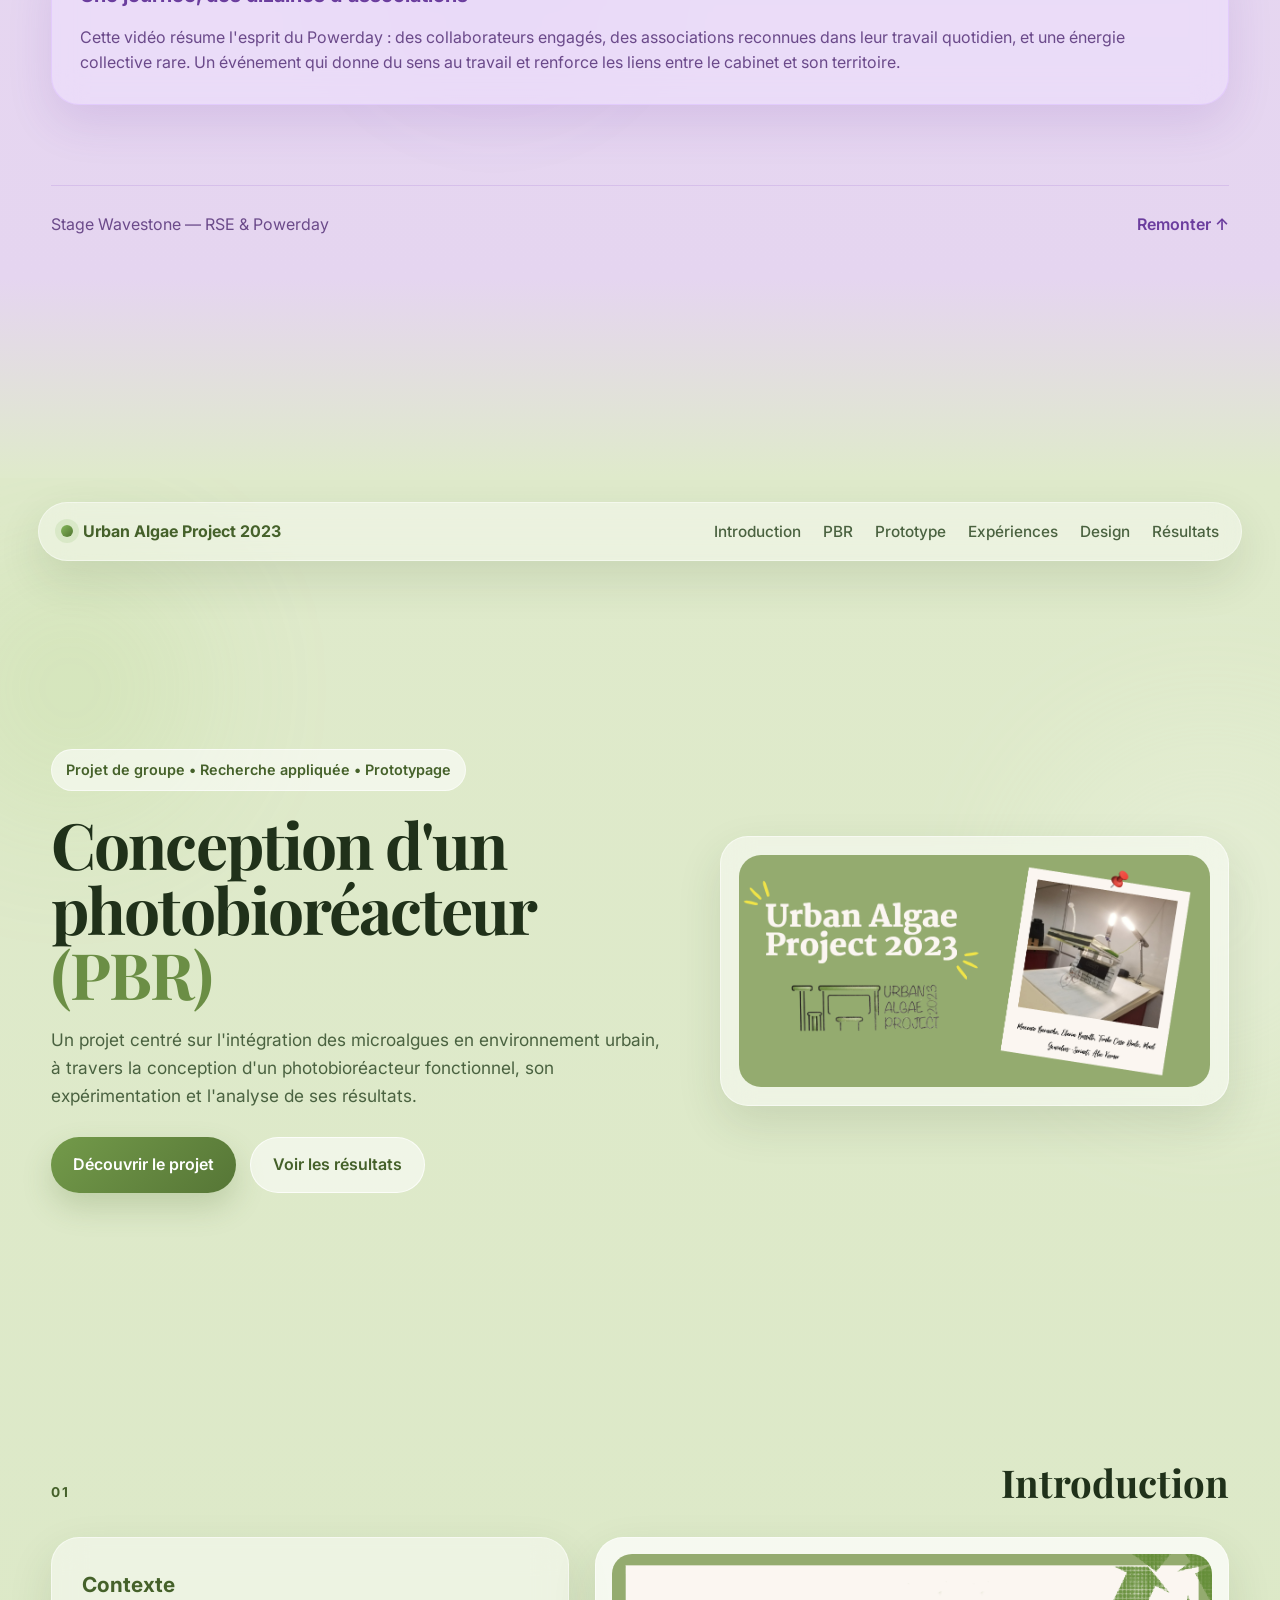
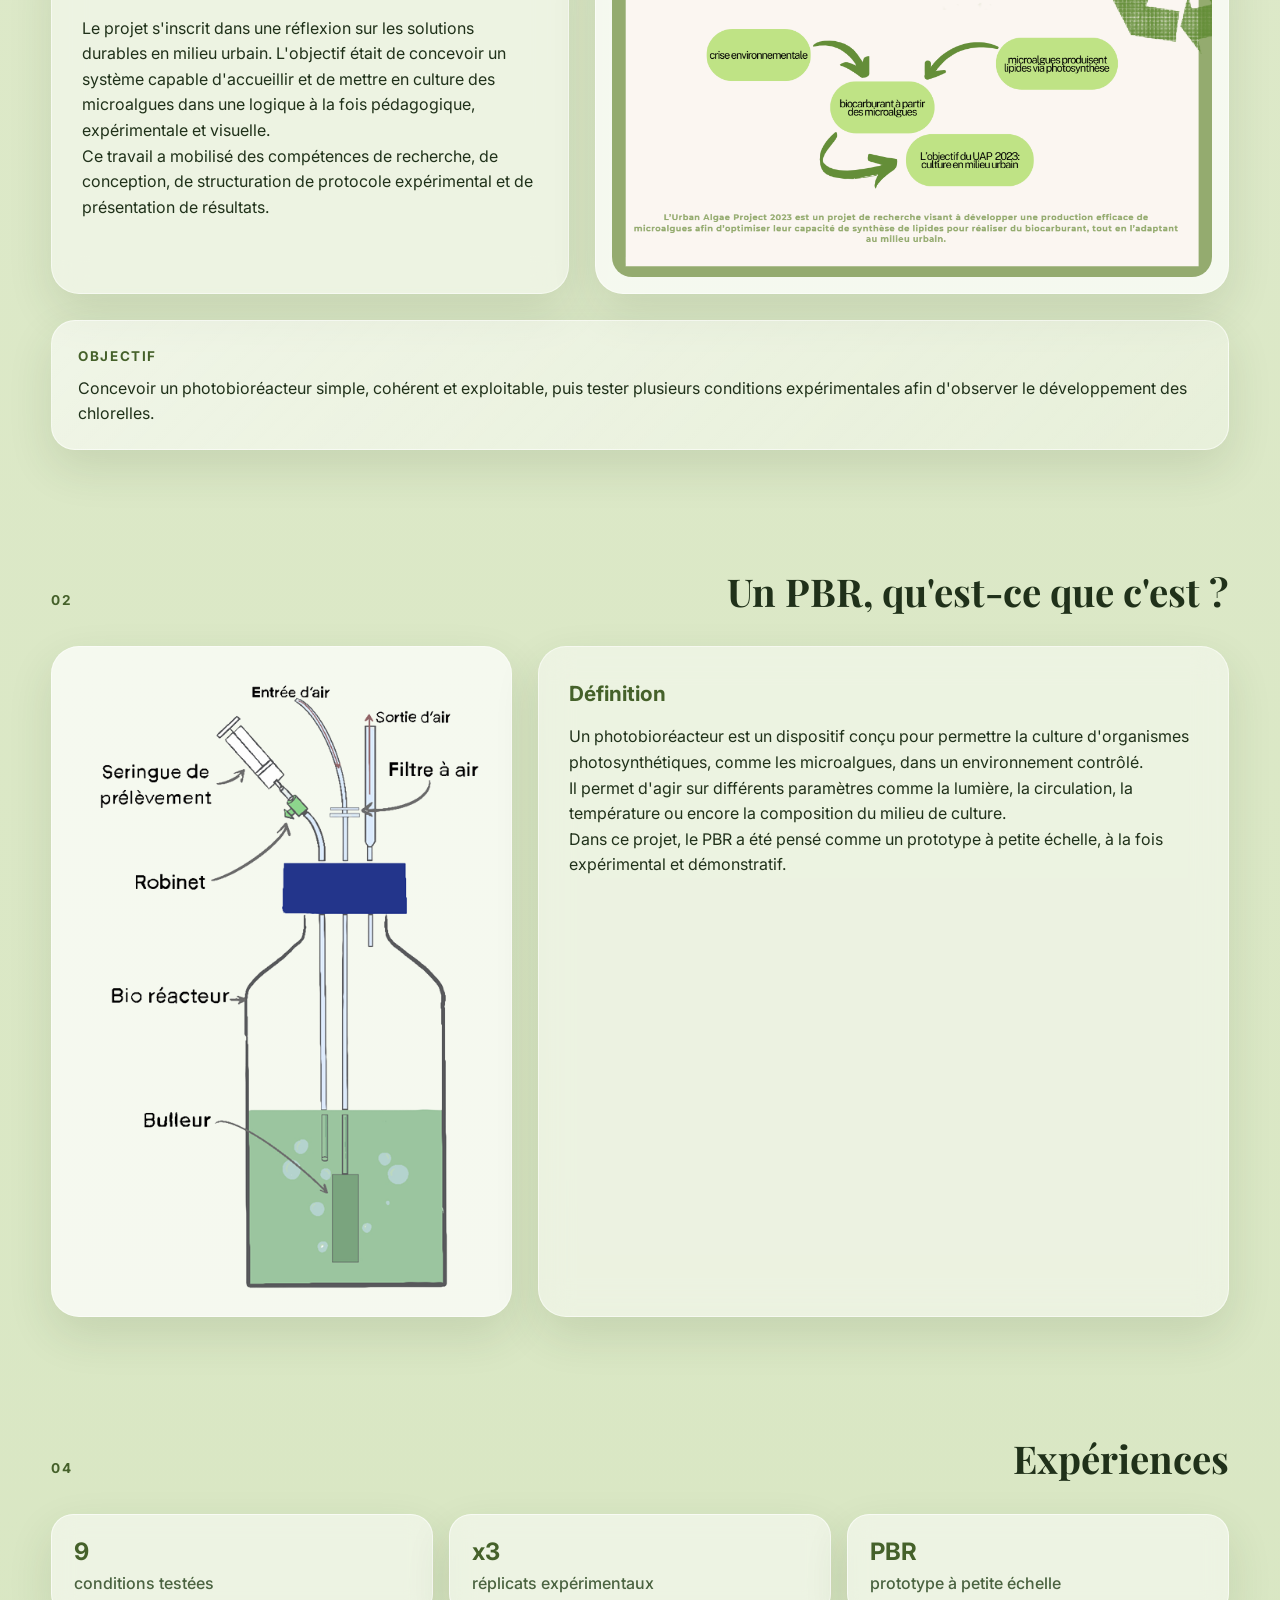
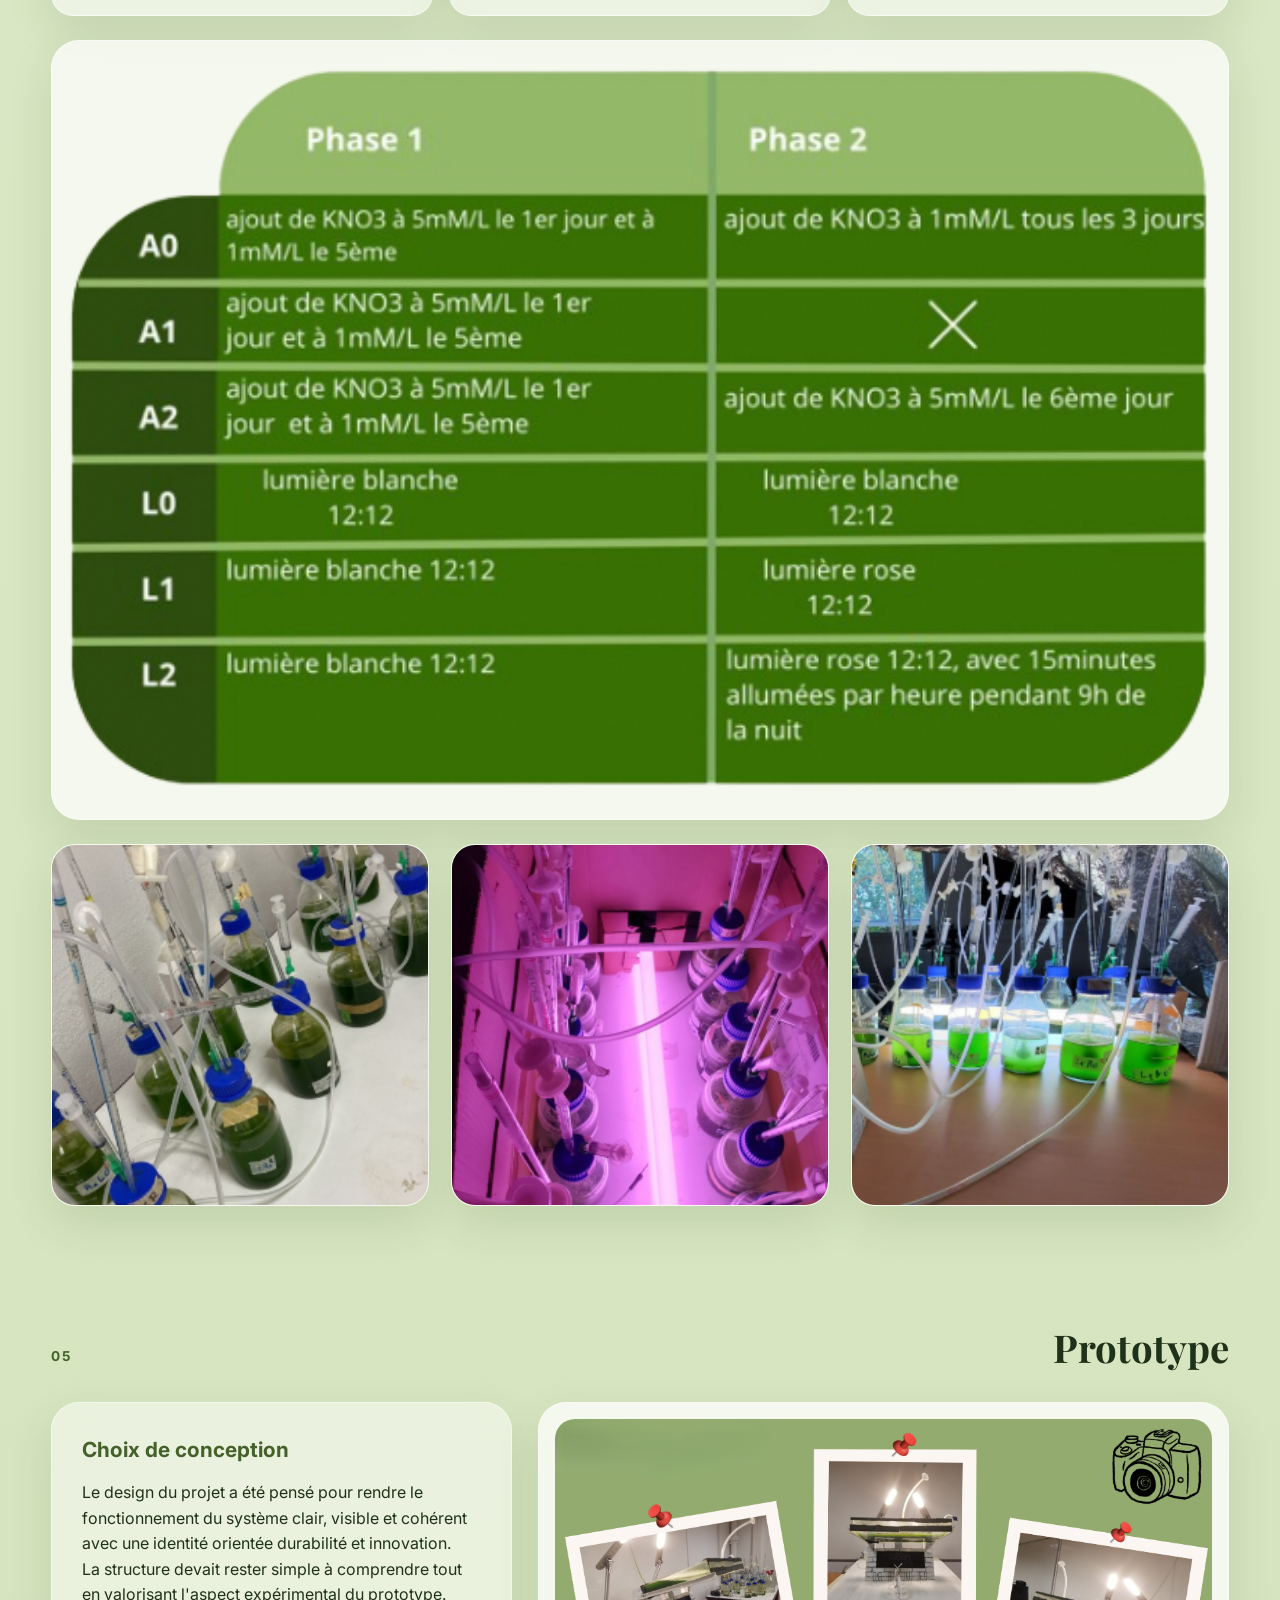
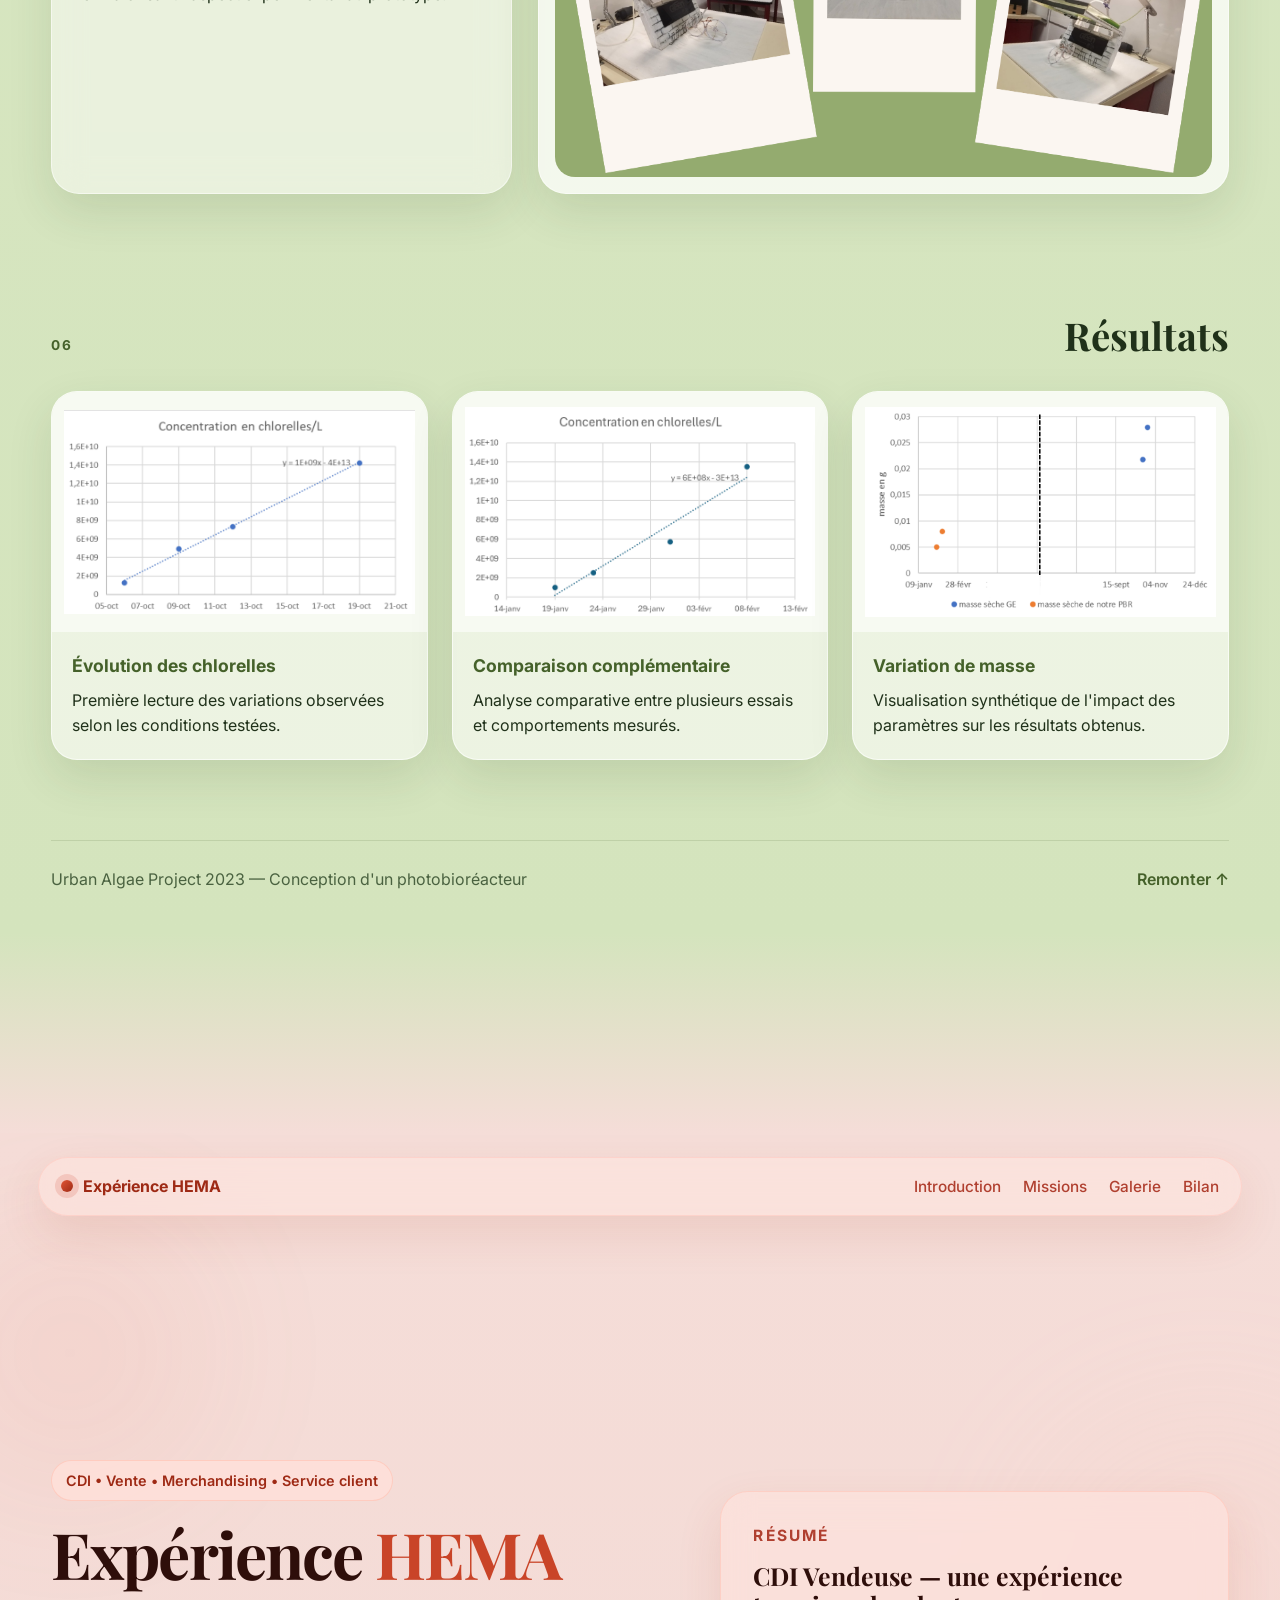
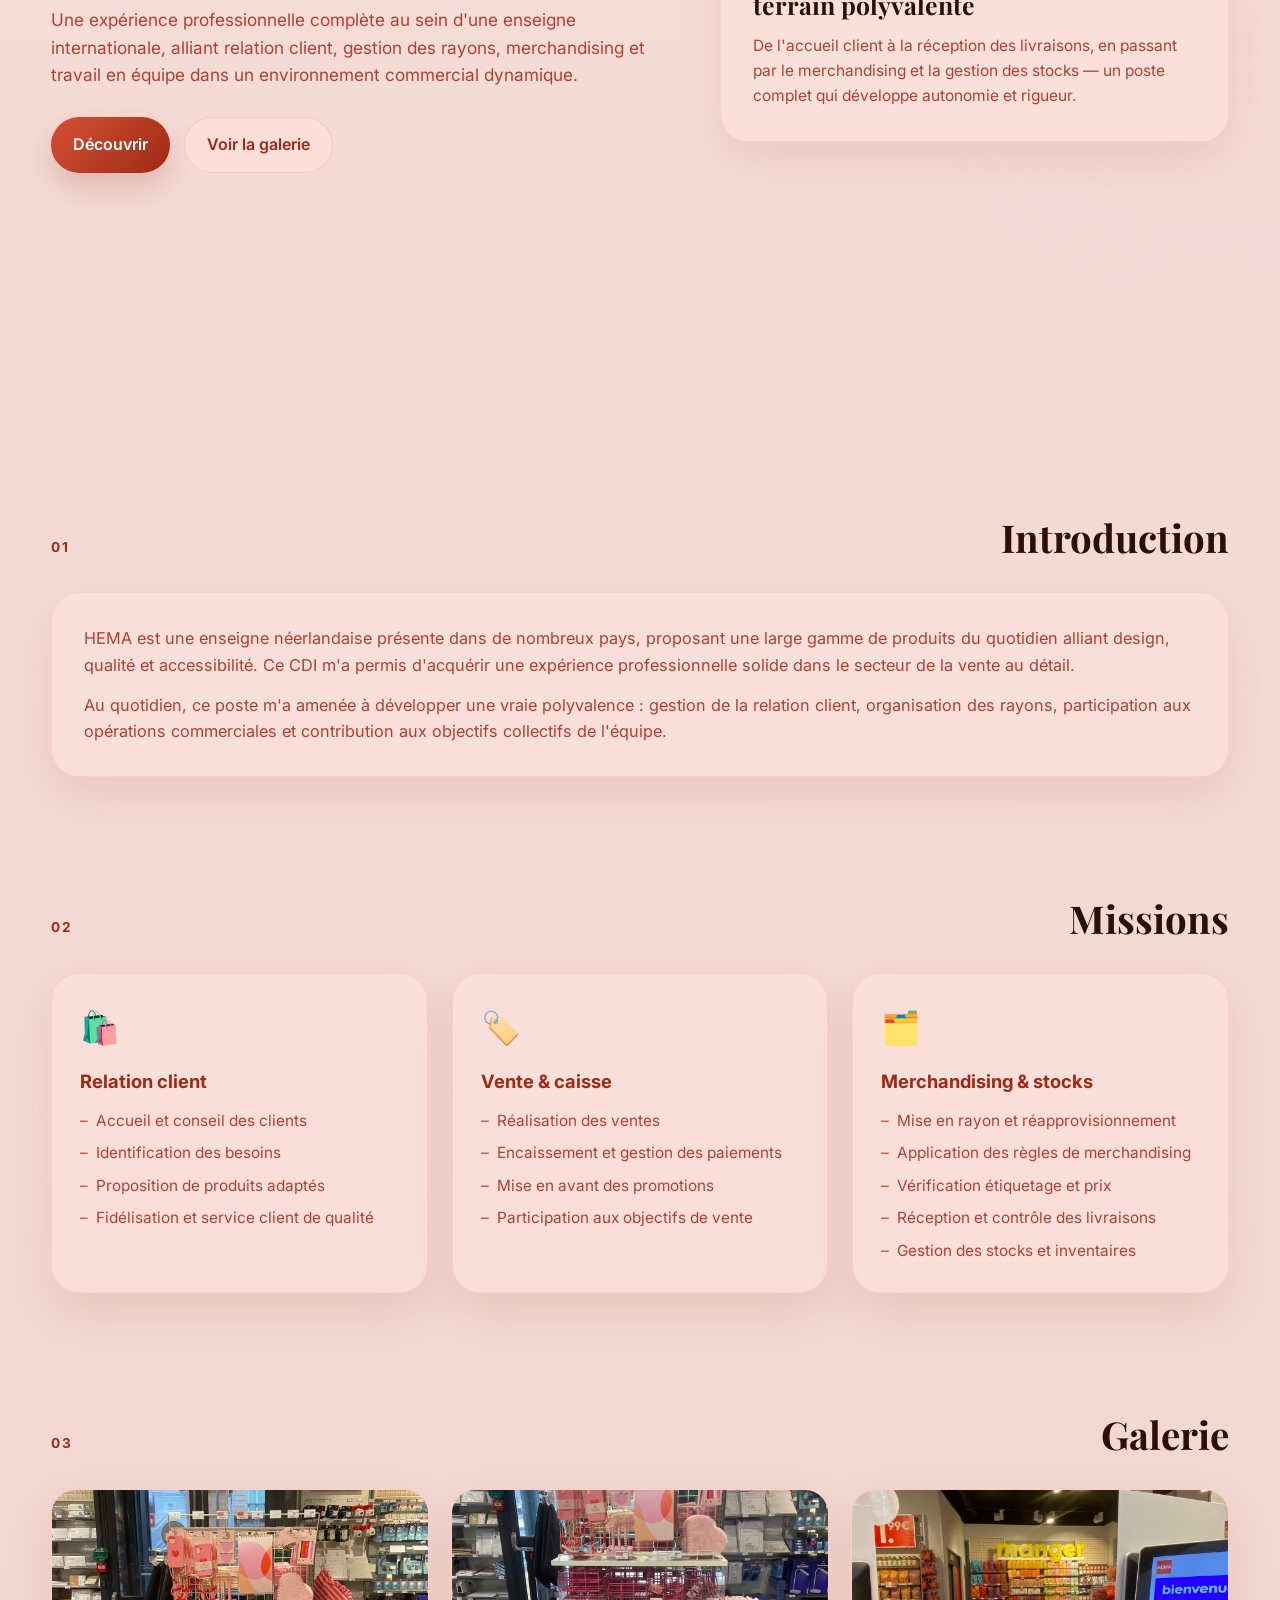
==== commit b58b7498: "Update print statement from 'Hello' to 'Goodbye'" ====
--- a/index.html
+++ b/index.html
@@ -727,27 +727,27 @@
       </div>
       <div class="hema-gallery">
         <article class="hema-gallery-item reveal">
-          <img src="media/images/Apres.jpg" alt="Après réaménagement" />
+          <img src="media/images/Apres.jpeg" alt="Après réaménagement" />
           <span class="hema-photo-label">Après</span>
         </article>
         <article class="hema-gallery-item reveal">
-          <img src="media/images/Avant.jpg" alt="Avant réaménagement" />
+          <img src="media/images/Avant.jpeg" alt="Avant réaménagement" />
           <span class="hema-photo-label">Avant</span>
         </article>
         <article class="hema-gallery-item reveal">
-          <img src="media/images/Caisse.jpg" alt="Caisse" />
+          <img src="media/images/Caisse.jpeg" alt="Caisse" />
           <span class="hema-photo-label">Caisse</span>
         </article>
         <article class="hema-gallery-item reveal">
-          <img src="media/images/Devanture.jpg" alt="Devanture du magasin" />
+          <img src="media/images/Devanture.jpeg" alt="Devanture du magasin" />
           <span class="hema-photo-label">Devanture</span>
         </article>
         <article class="hema-gallery-item reveal">
-          <img src="media/images/Livraison.jpg" alt="Réception livraison" />
+          <img src="media/images/Livraison.jpeg" alt="Réception livraison" />
           <span class="hema-photo-label">Livraison</span>
         </article>
         <article class="hema-gallery-item reveal">
-          <img src="media/images/TablePâques.jpg" alt="Table de Pâques" />
+          <img src="media/images/TablePâques.jpeg" alt="Table de Pâques" />
           <span class="hema-photo-label">Table Pâques</span>
         </article>
       </div>
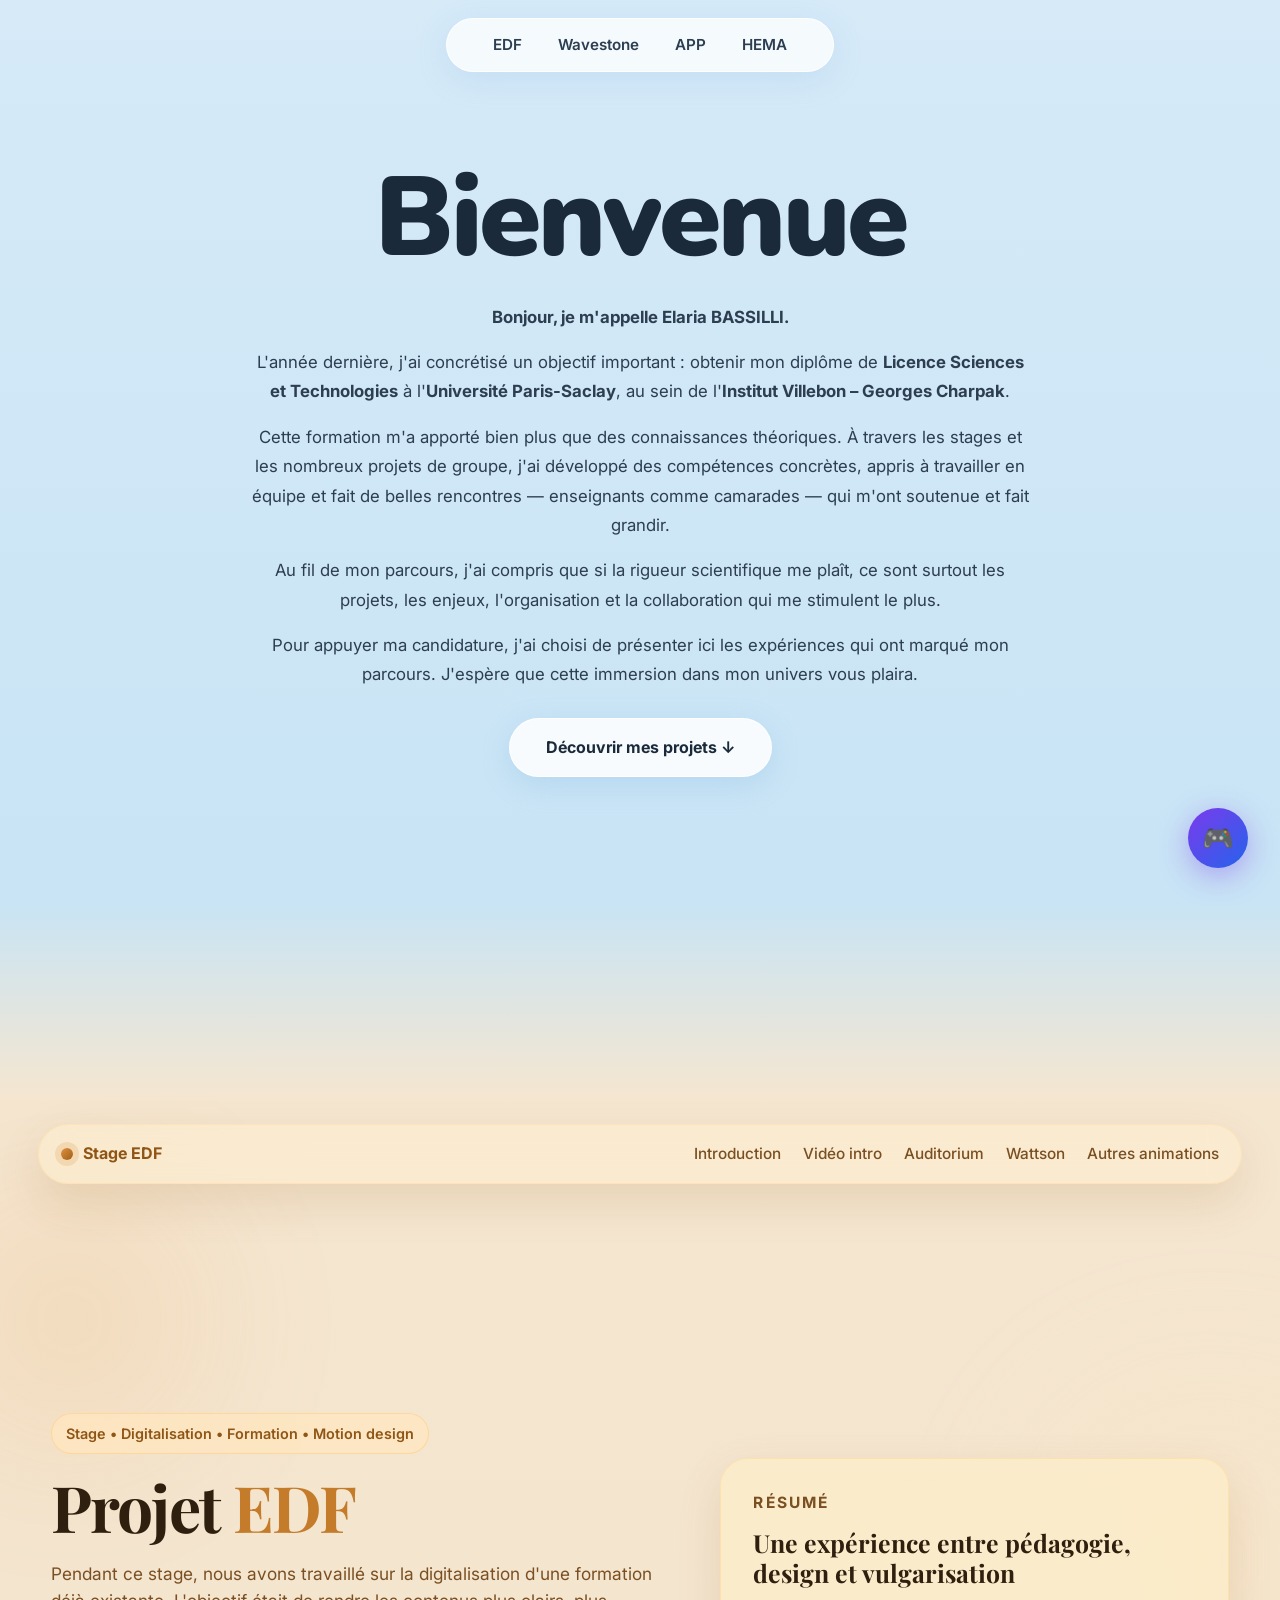
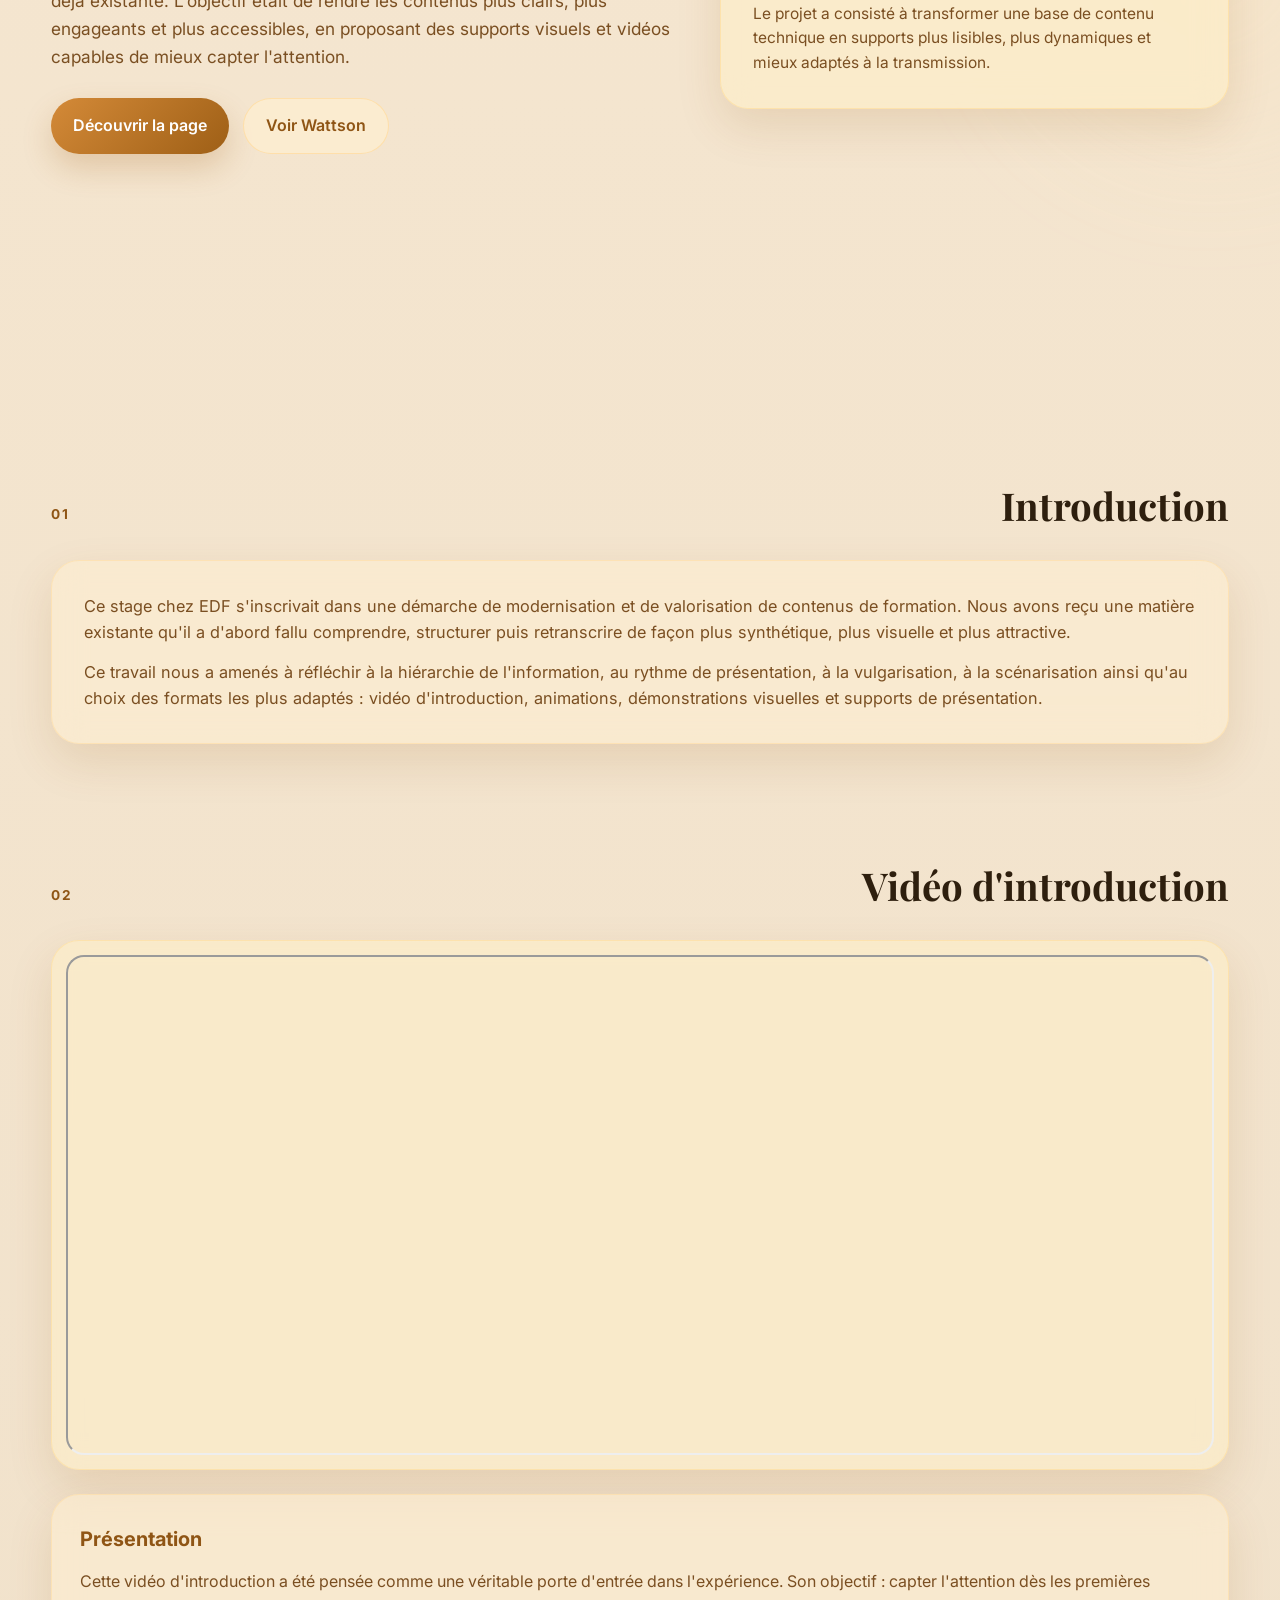
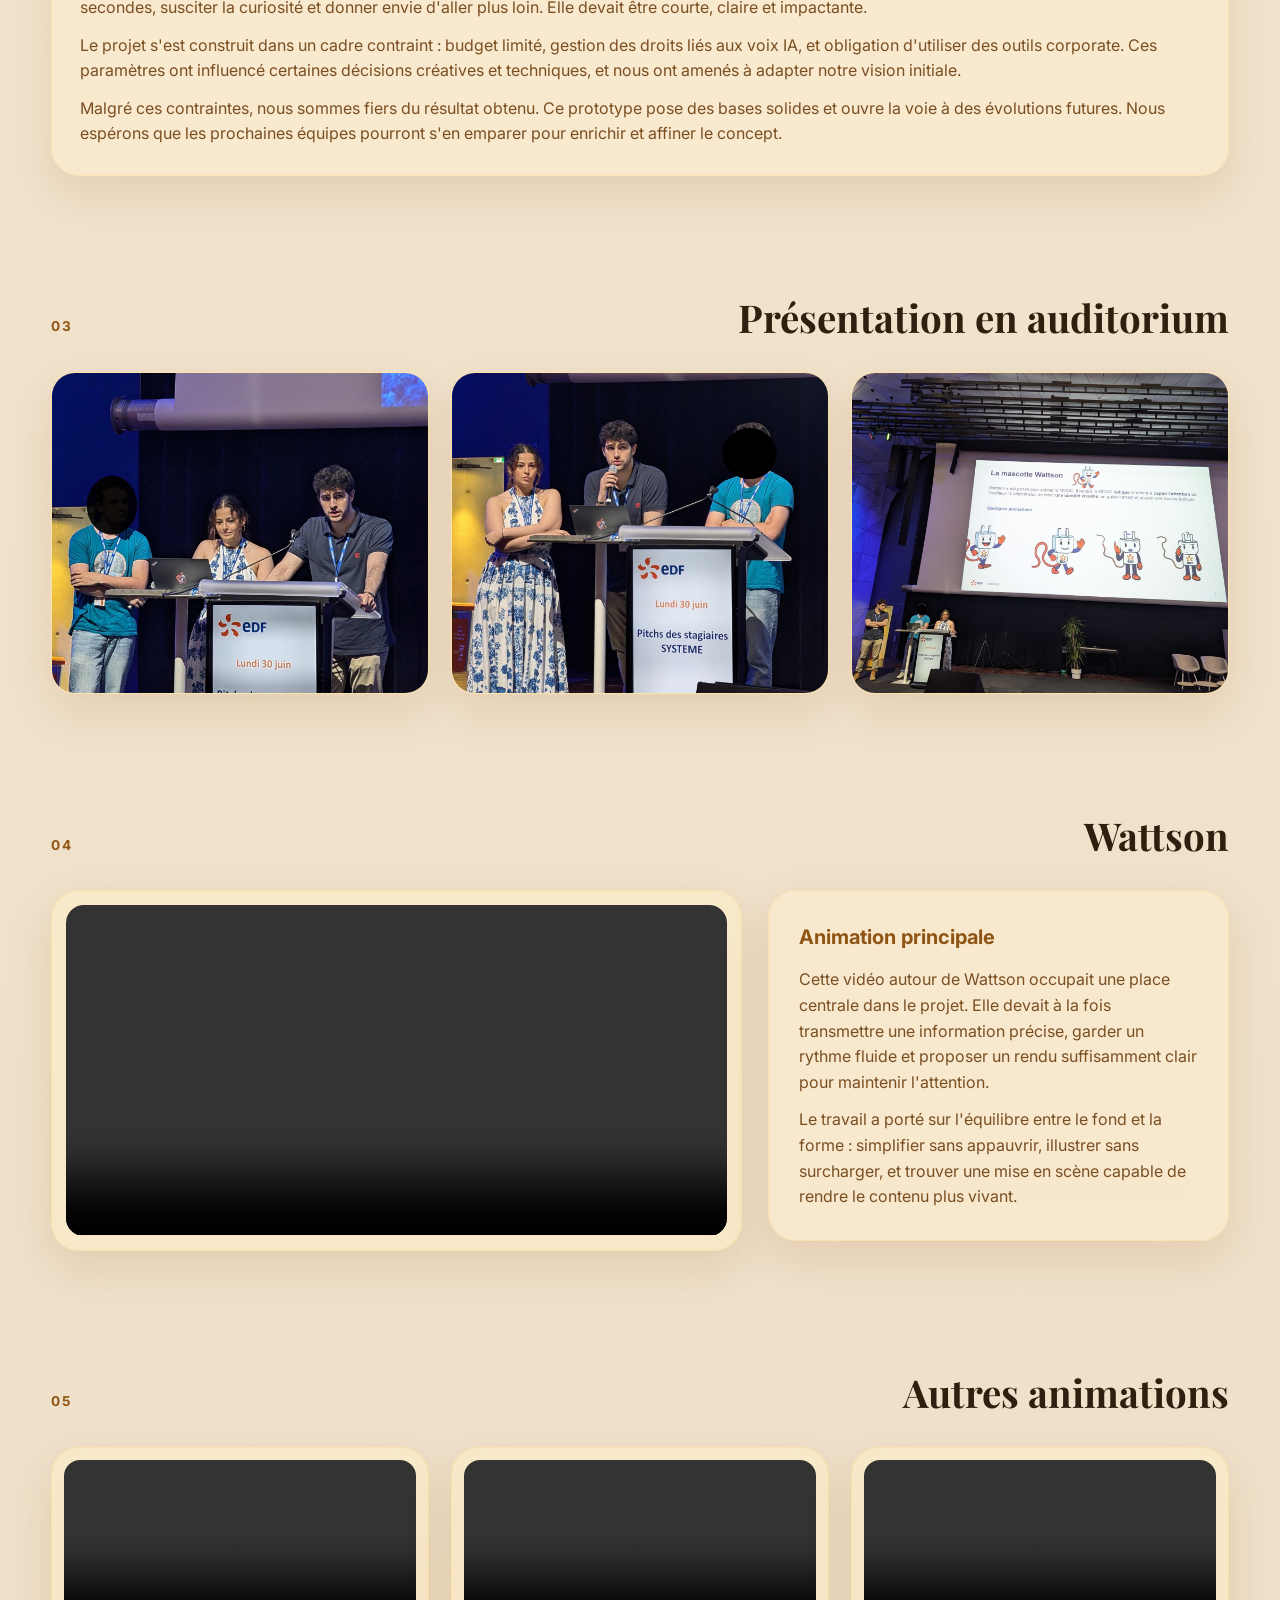
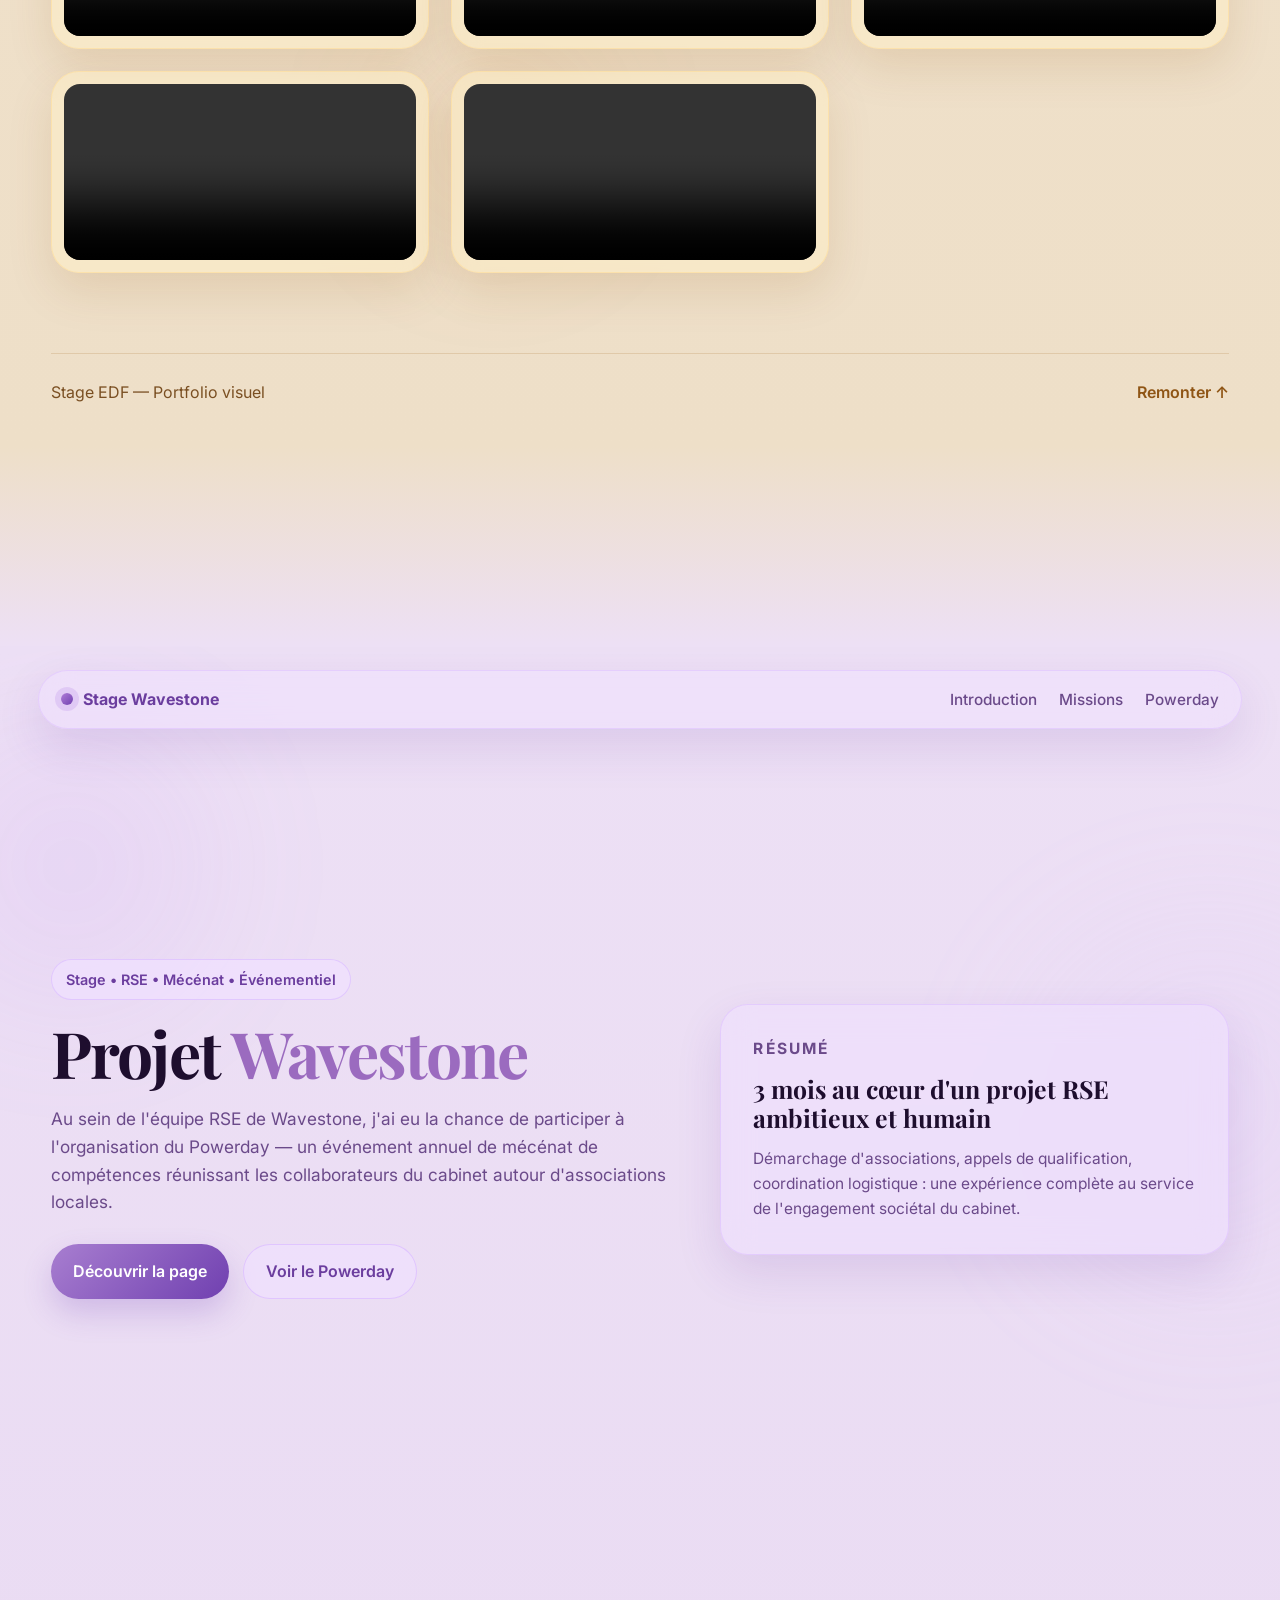
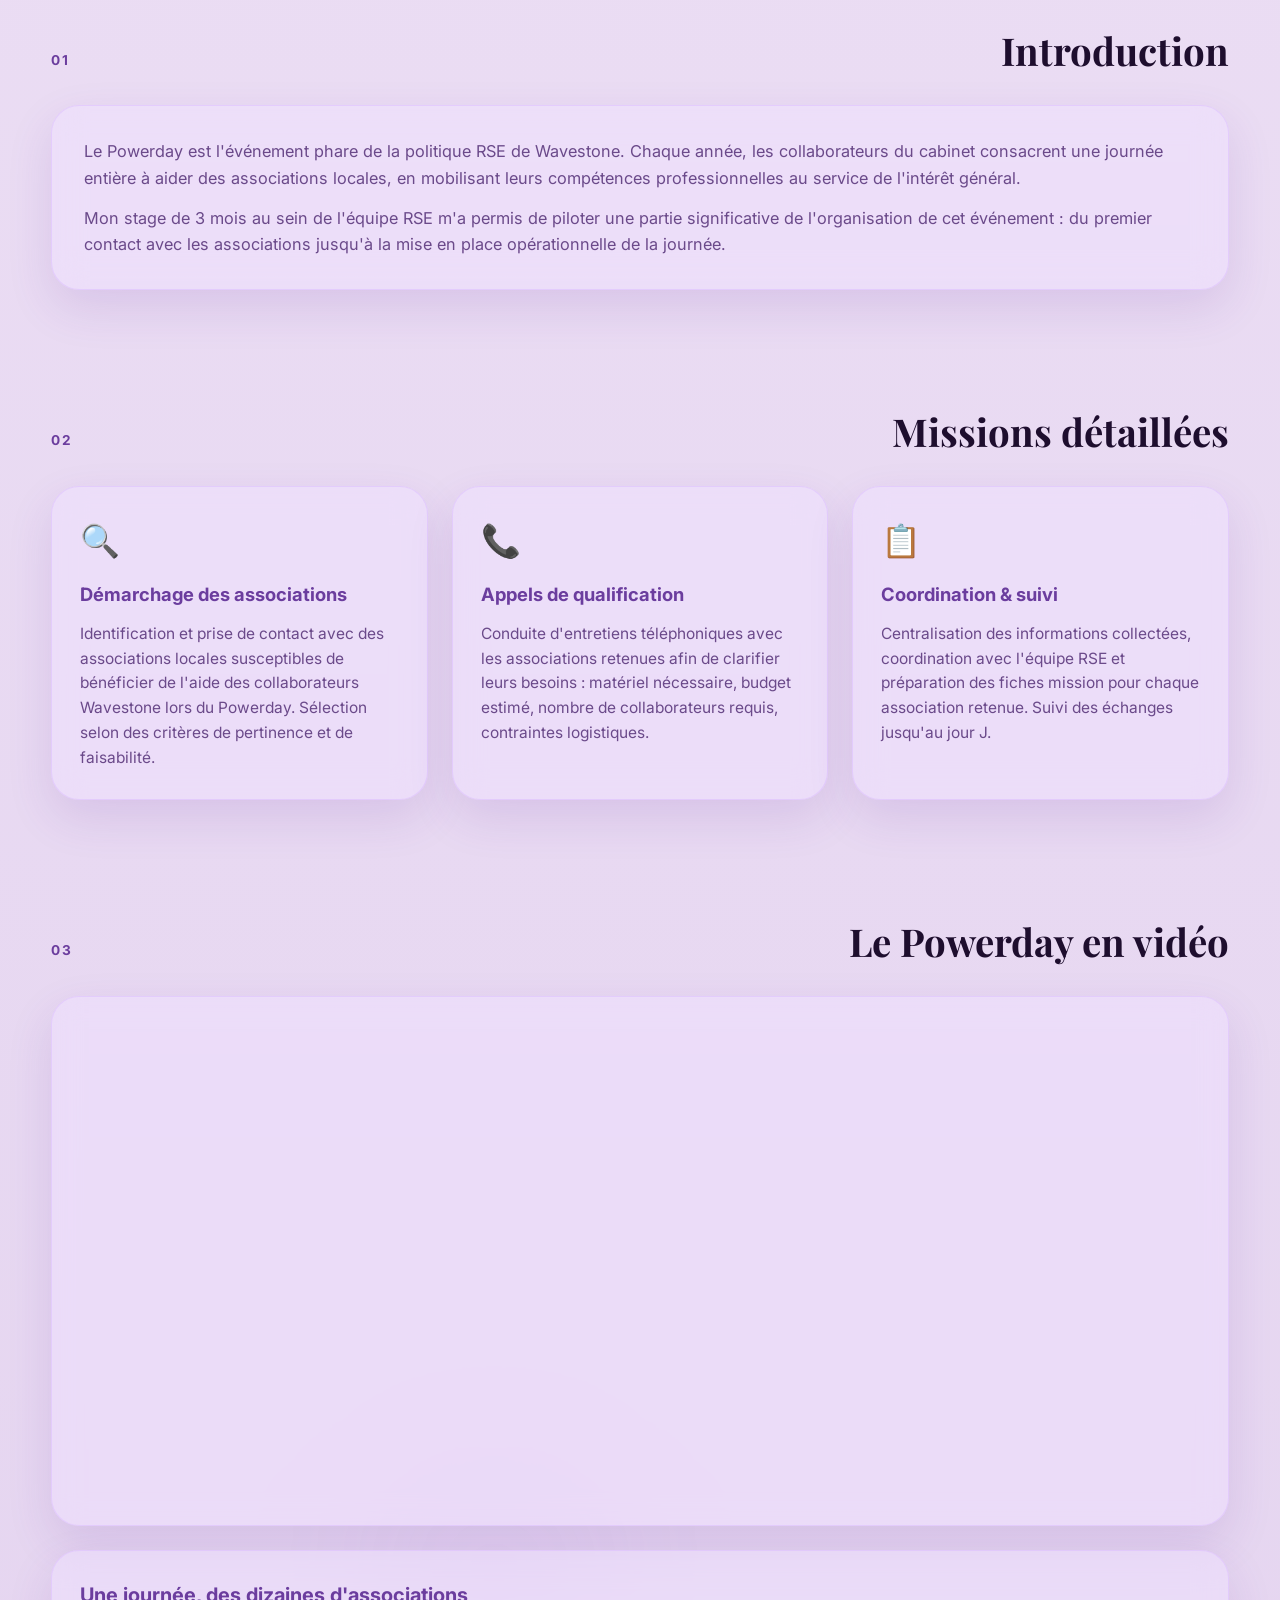
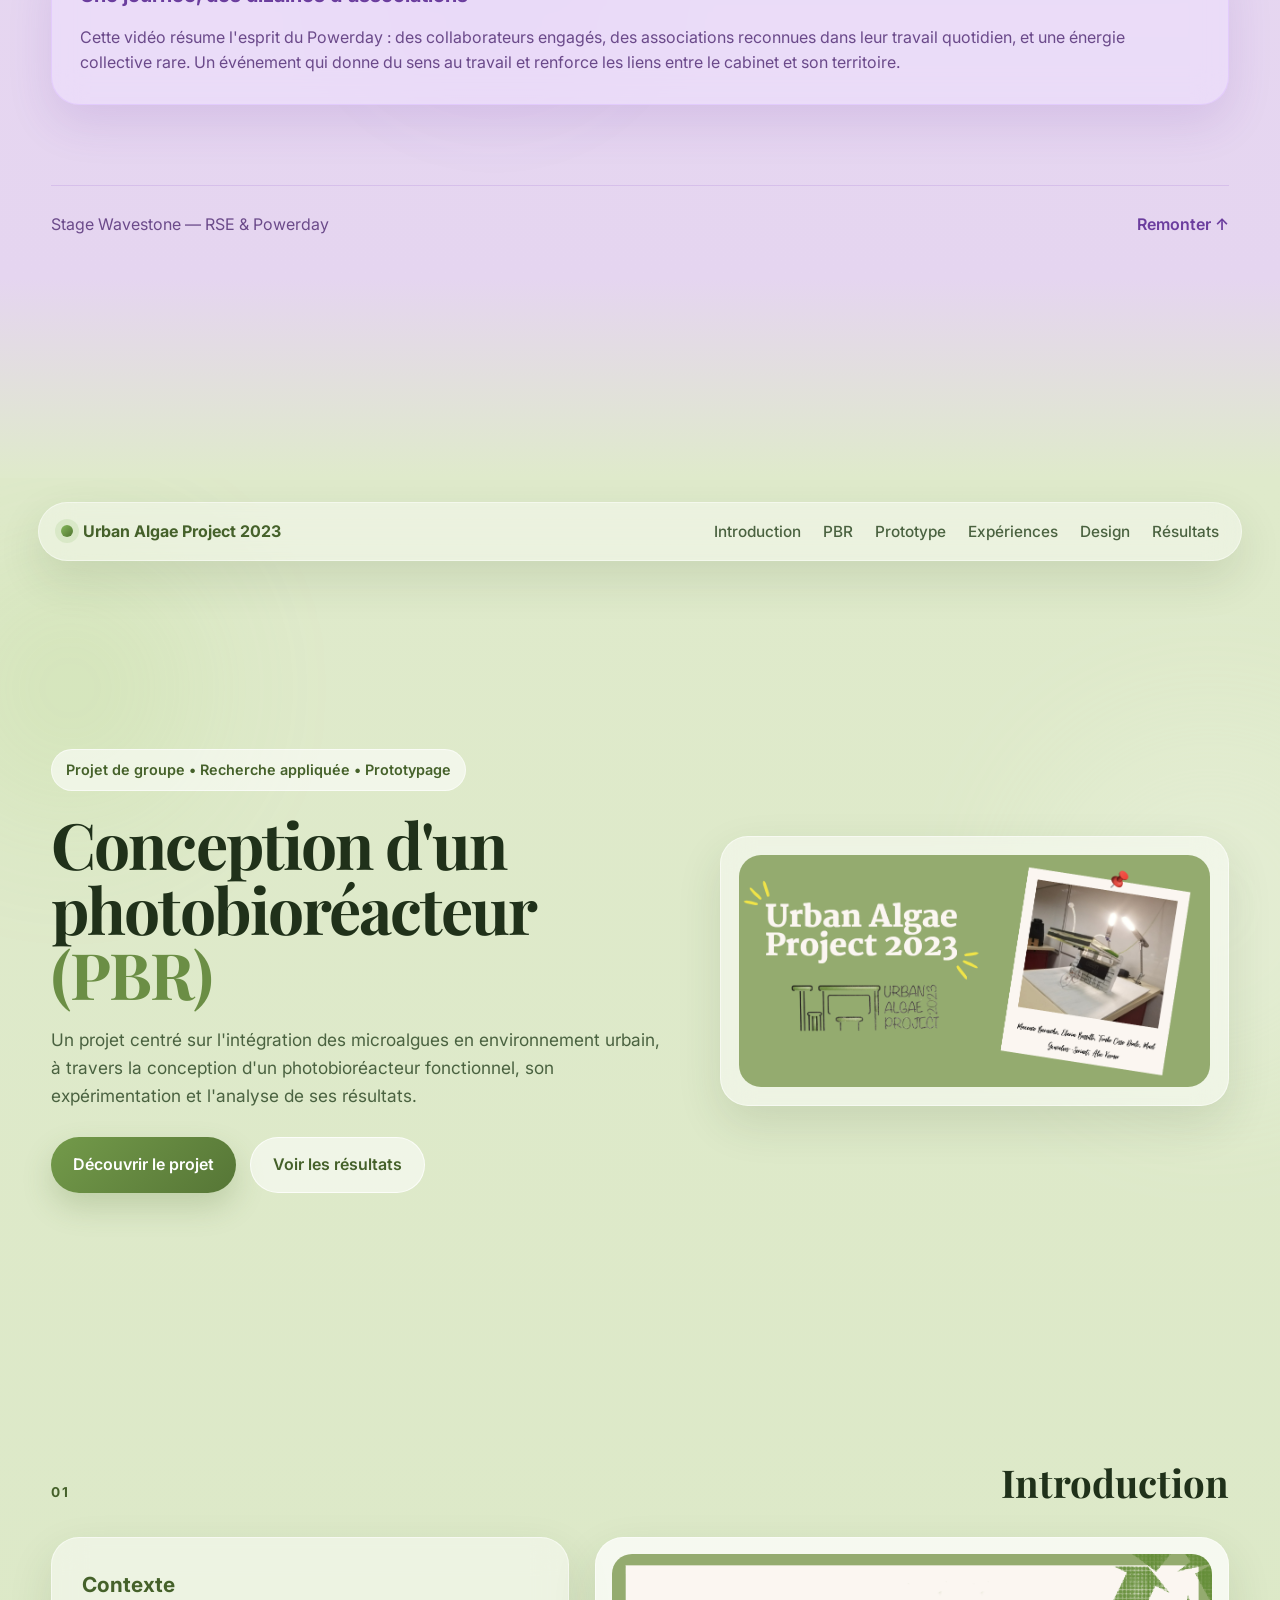
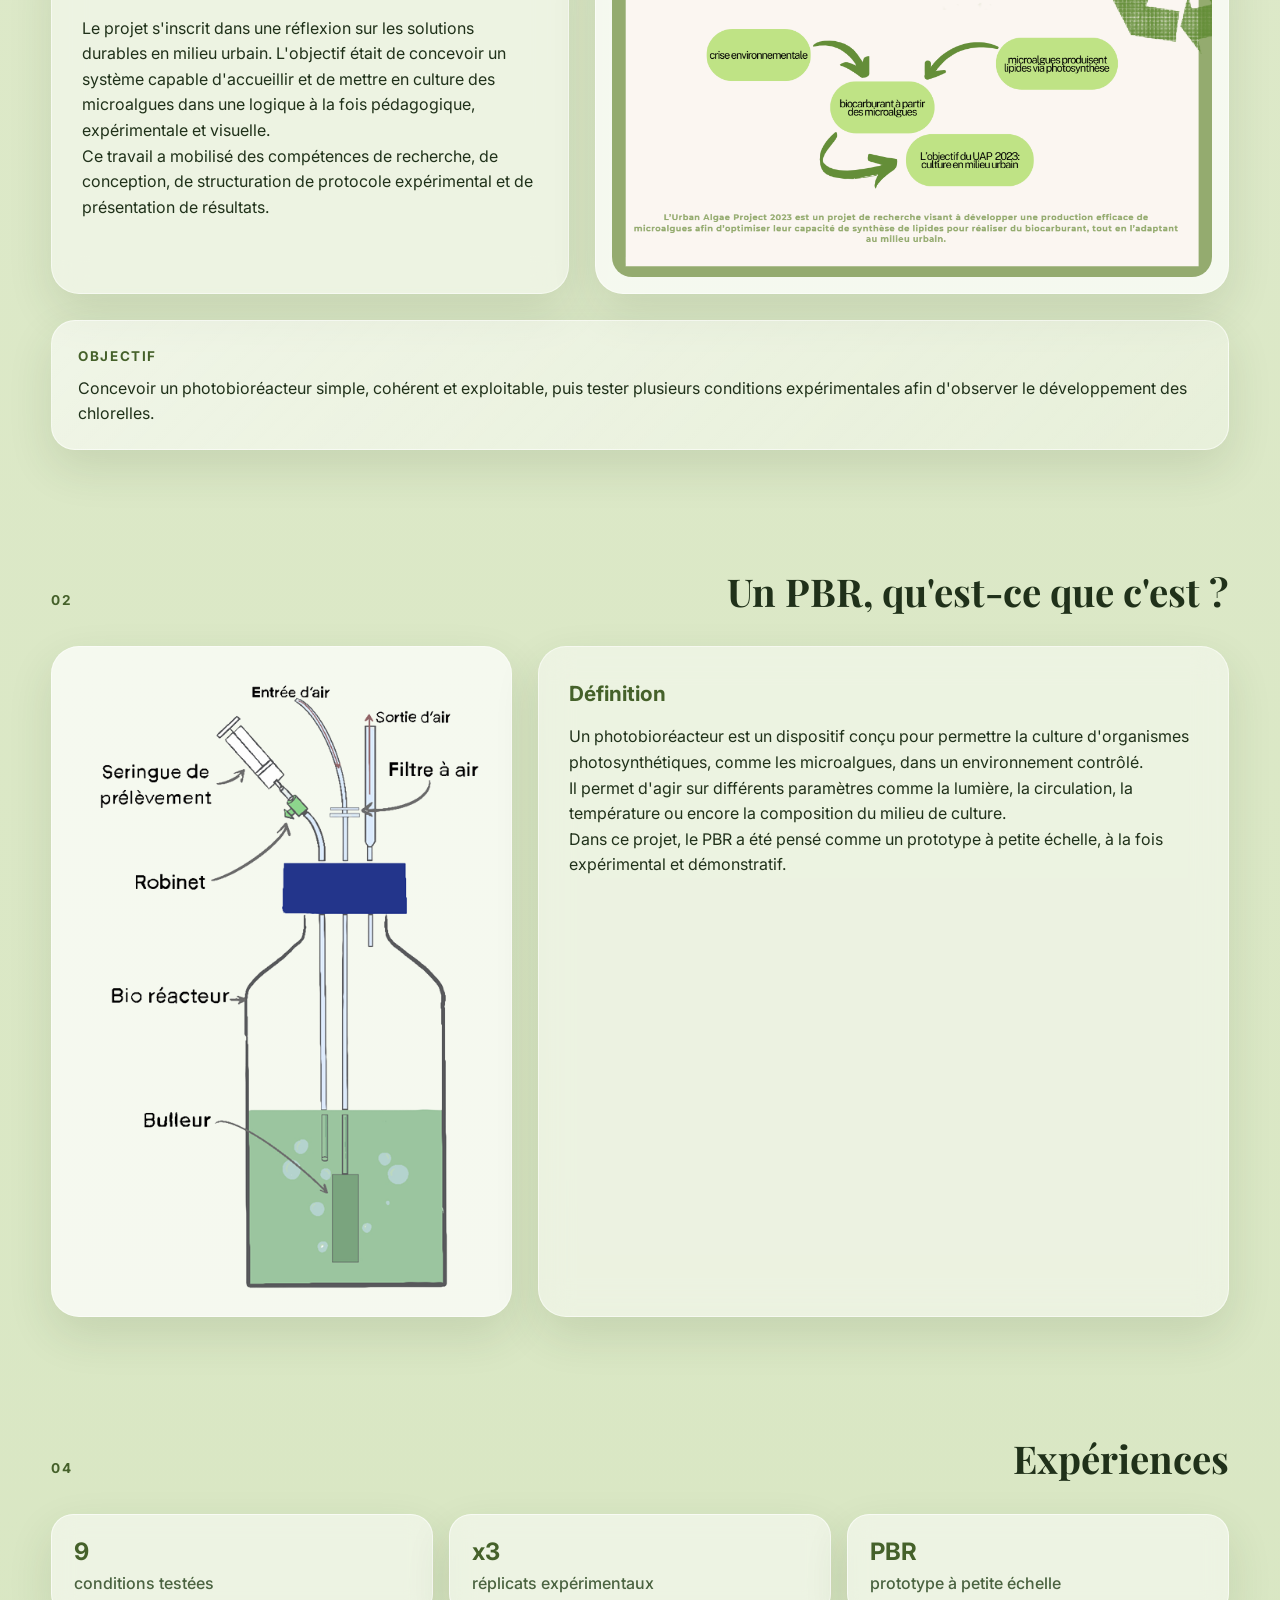
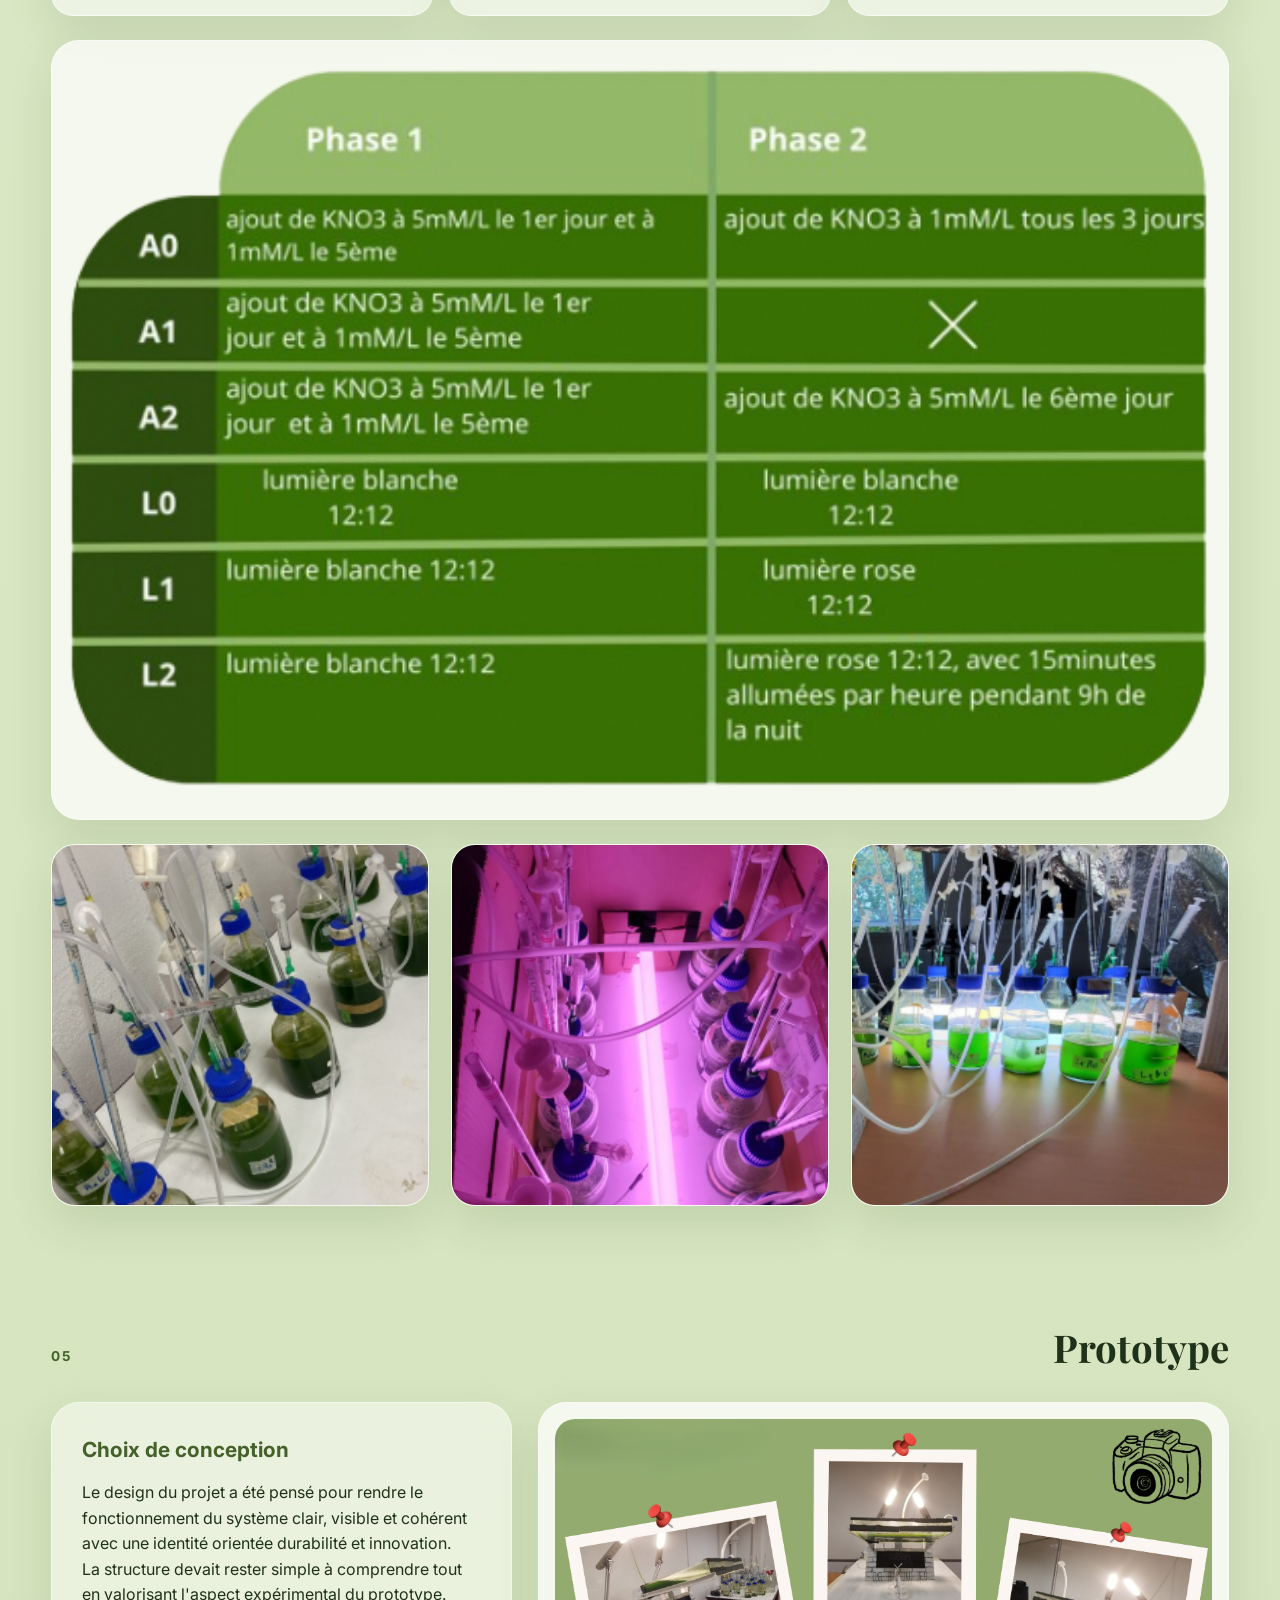
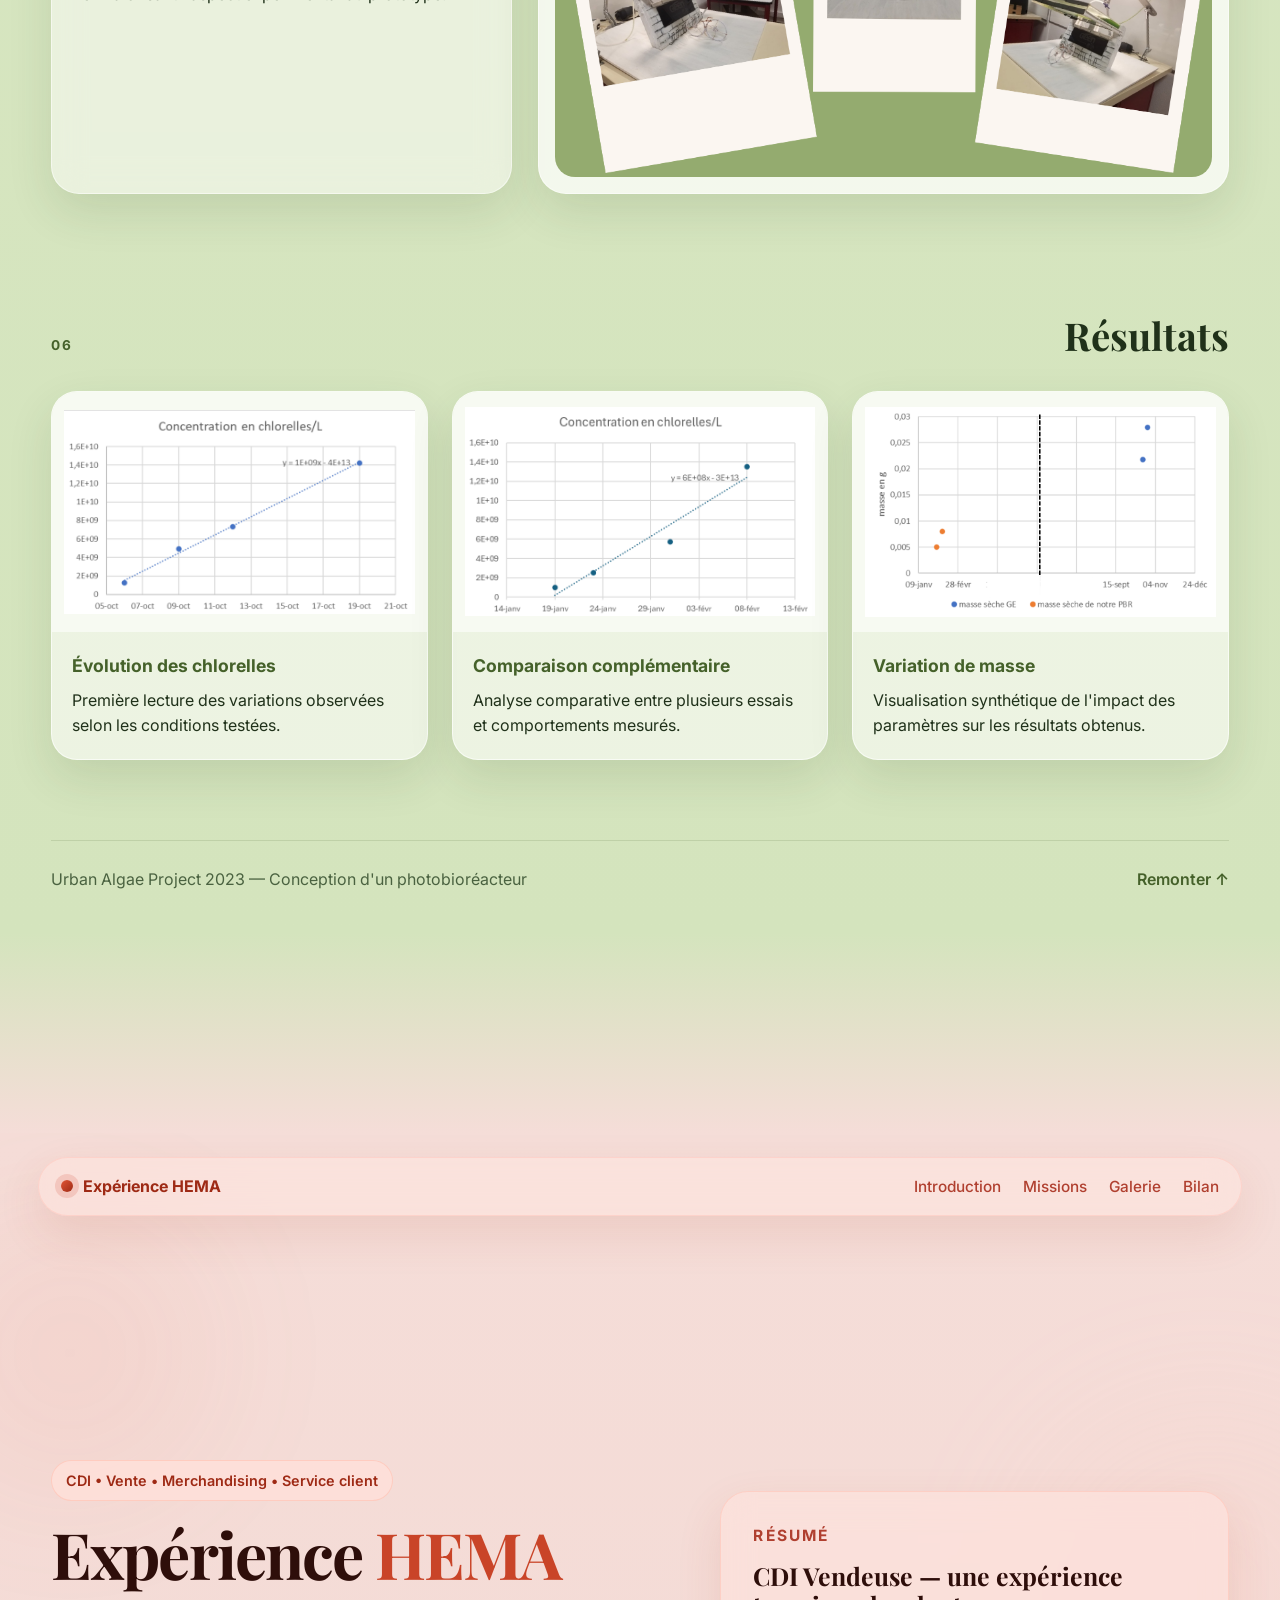
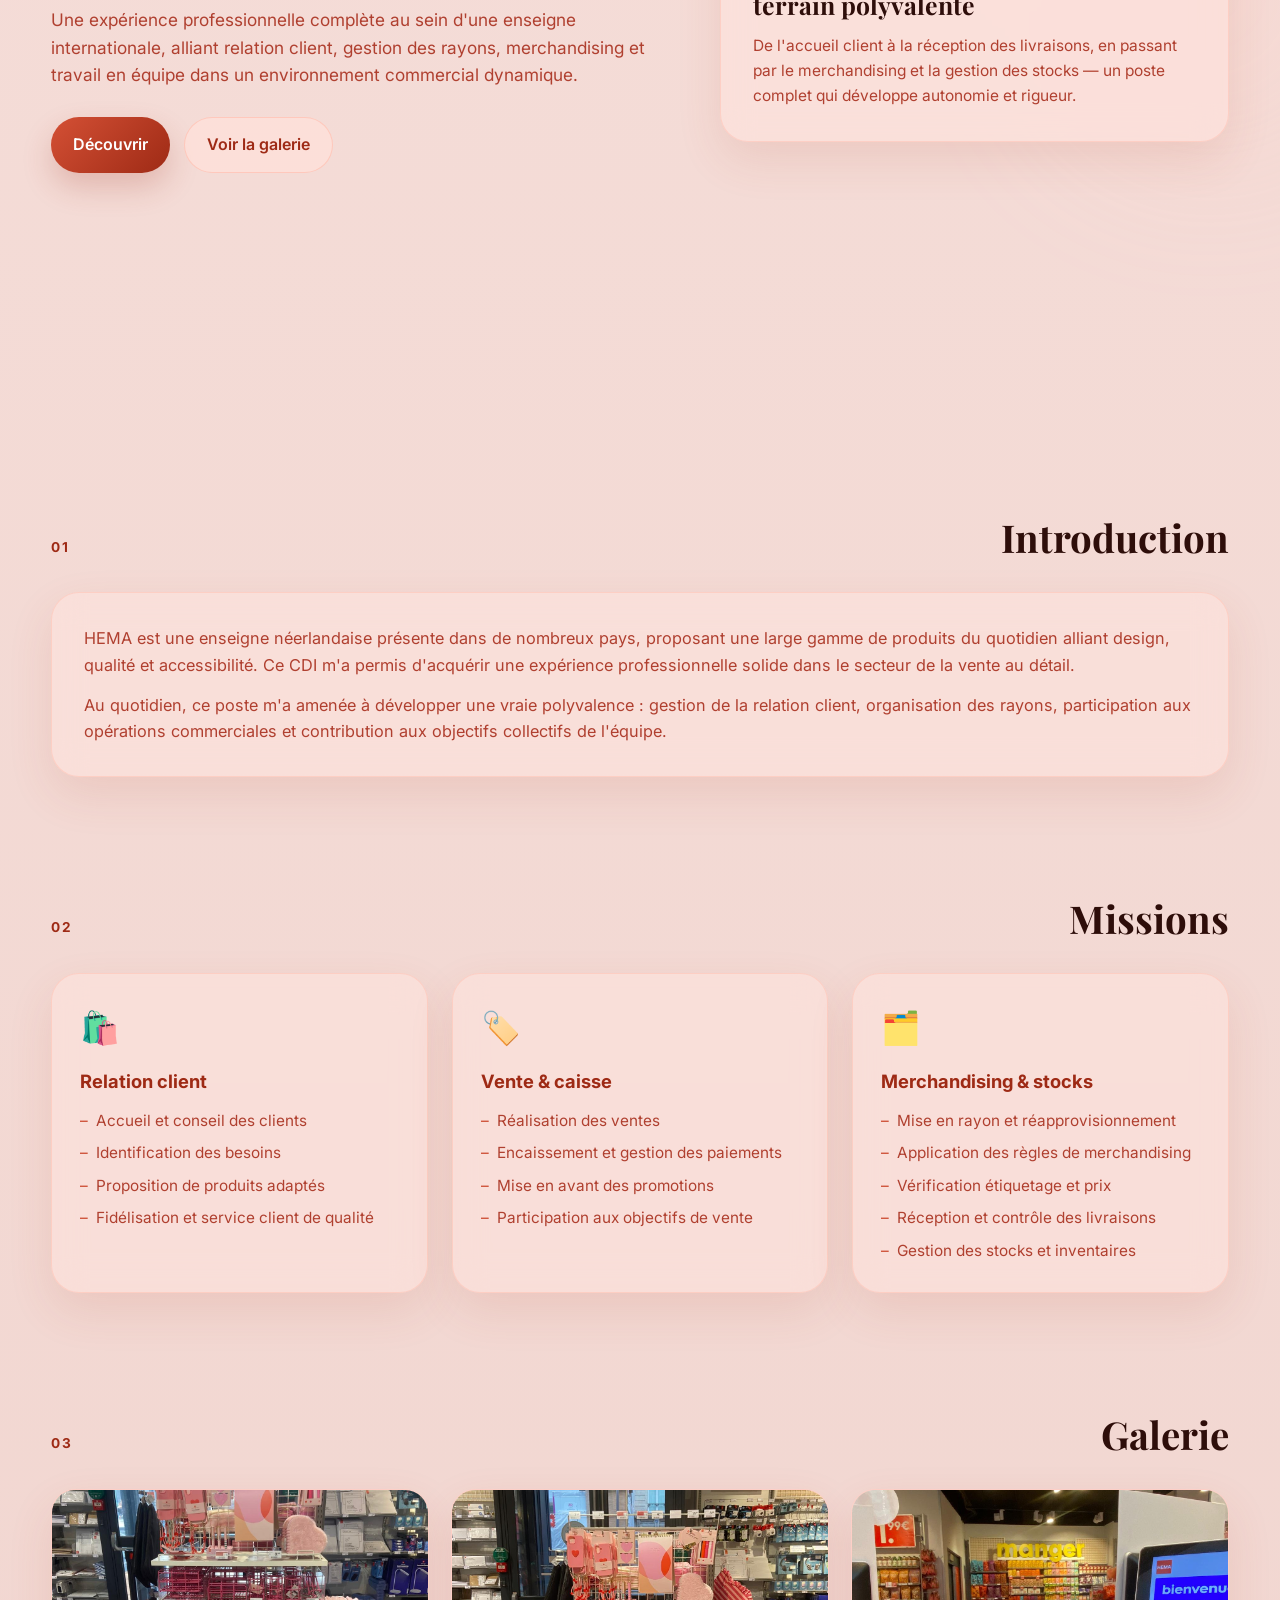
==== commit 44fe03cd: "Replace 'Hello World' with 'Goodbye World'" ====
--- a/index.html
+++ b/index.html
@@ -727,12 +727,12 @@
       </div>
       <div class="hema-gallery">
         <article class="hema-gallery-item reveal">
+          <img src="media/images/Avant.jpeg" alt="Avant réaménagement" />
+          <span class="hema-photo-label">Avant</span>
+        </article>
+        <article class="hema-gallery-item reveal">
           <img src="media/images/Apres.jpeg" alt="Après réaménagement" />
           <span class="hema-photo-label">Après</span>
-        </article>
-        <article class="hema-gallery-item reveal">
-          <img src="media/images/Avant.jpeg" alt="Avant réaménagement" />
-          <span class="hema-photo-label">Avant</span>
         </article>
         <article class="hema-gallery-item reveal">
           <img src="media/images/Caisse.jpeg" alt="Caisse" />
